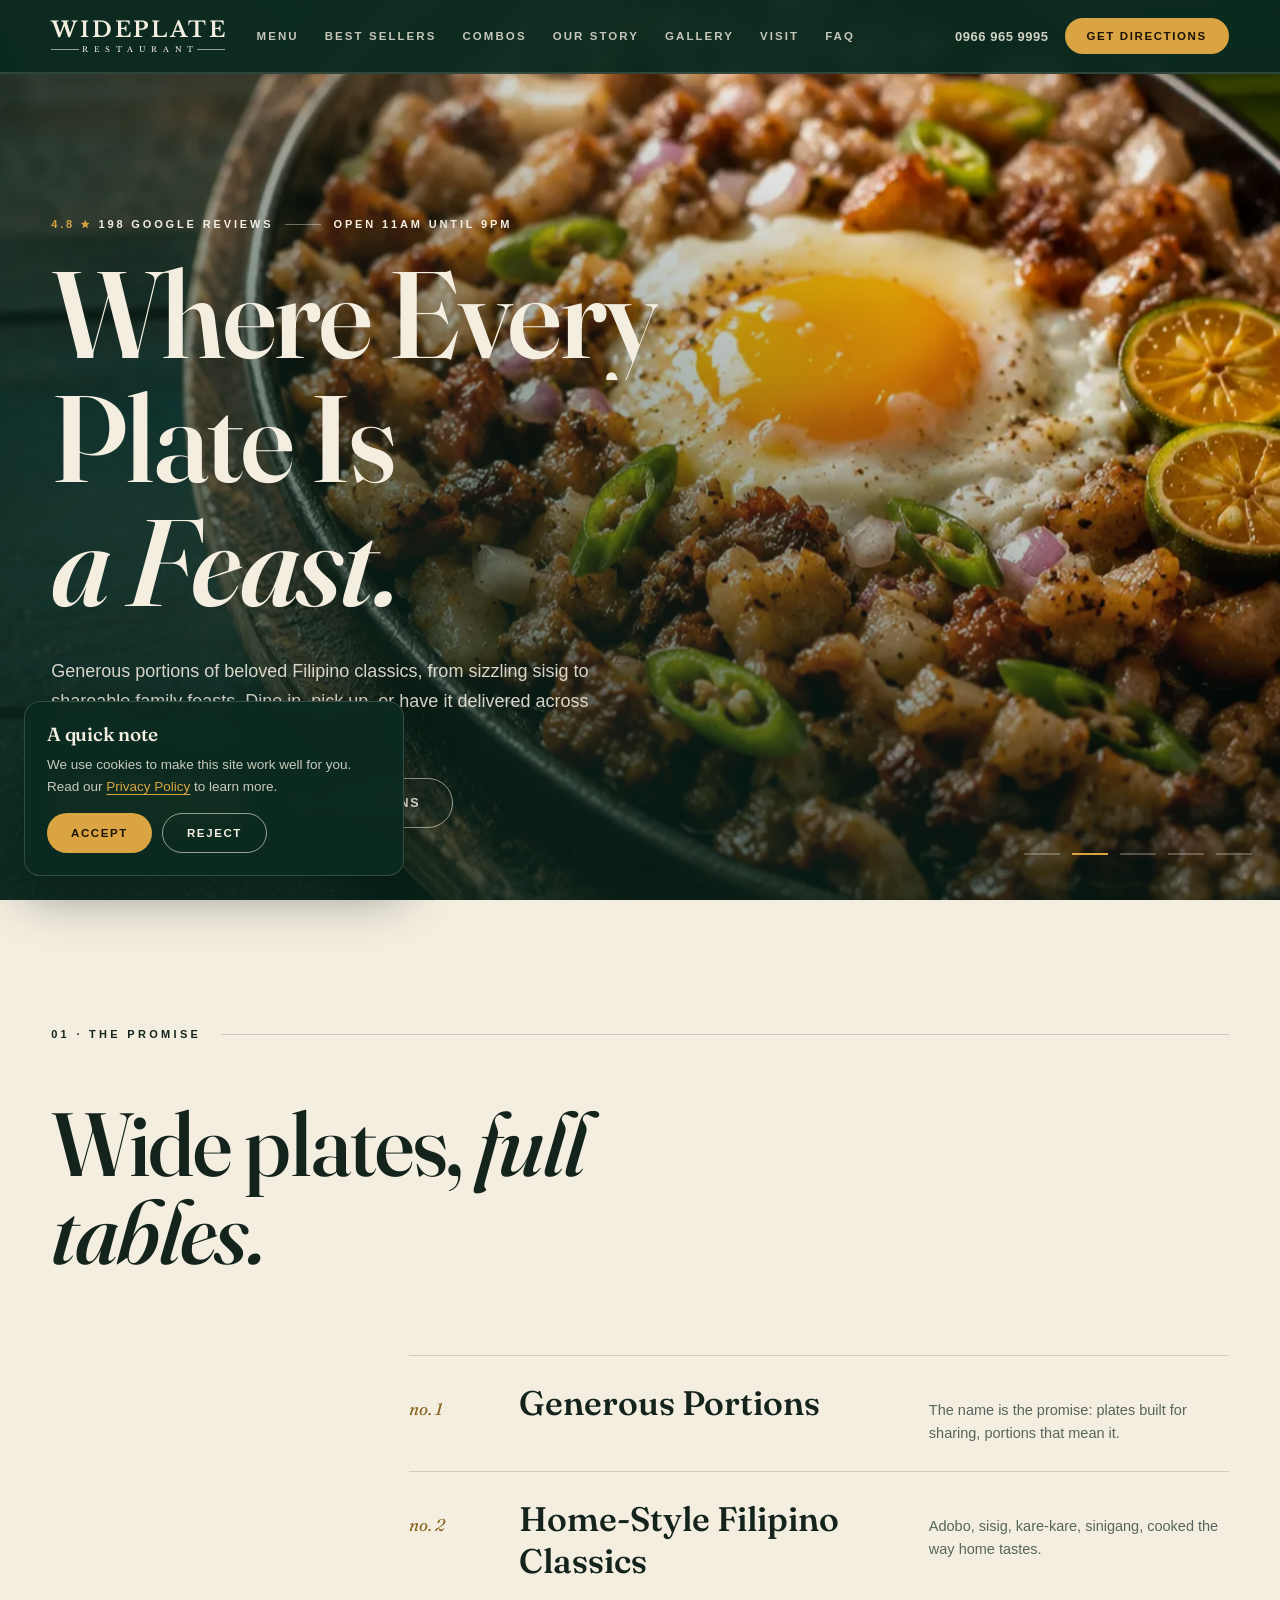
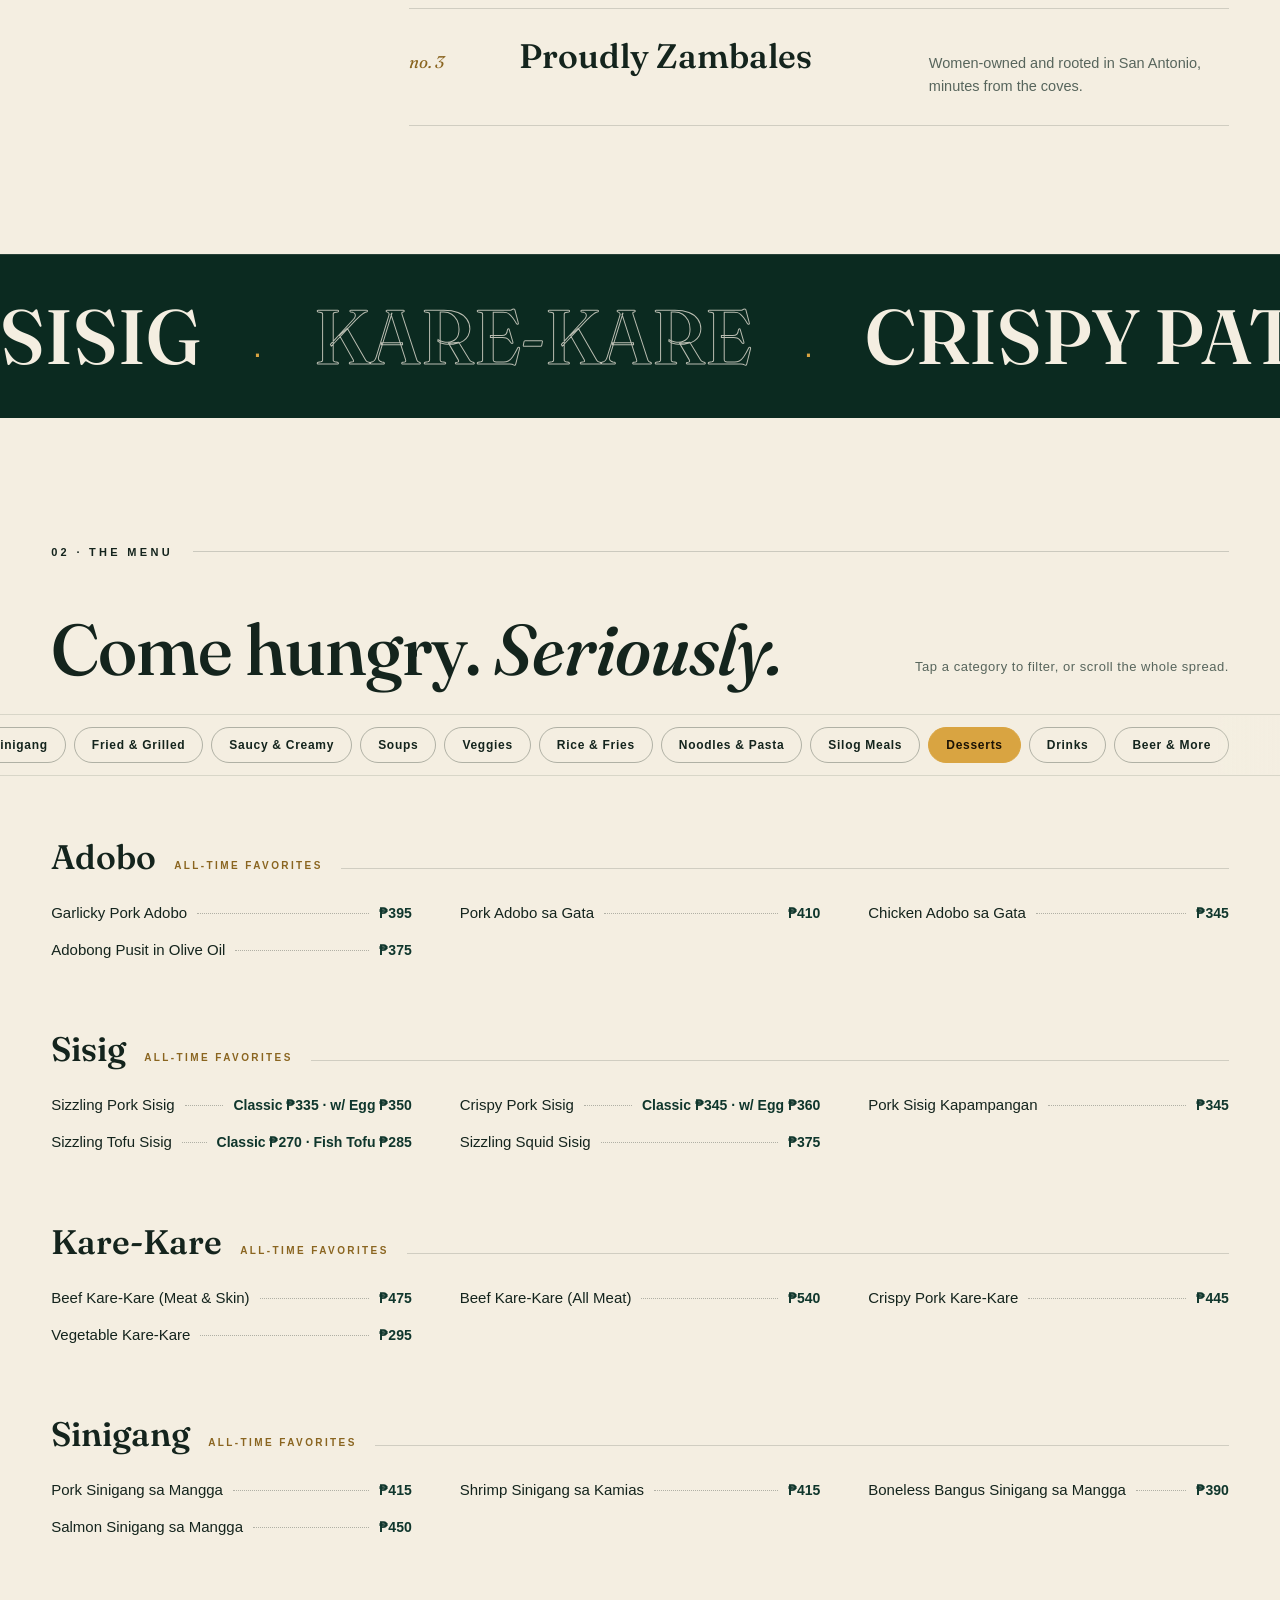
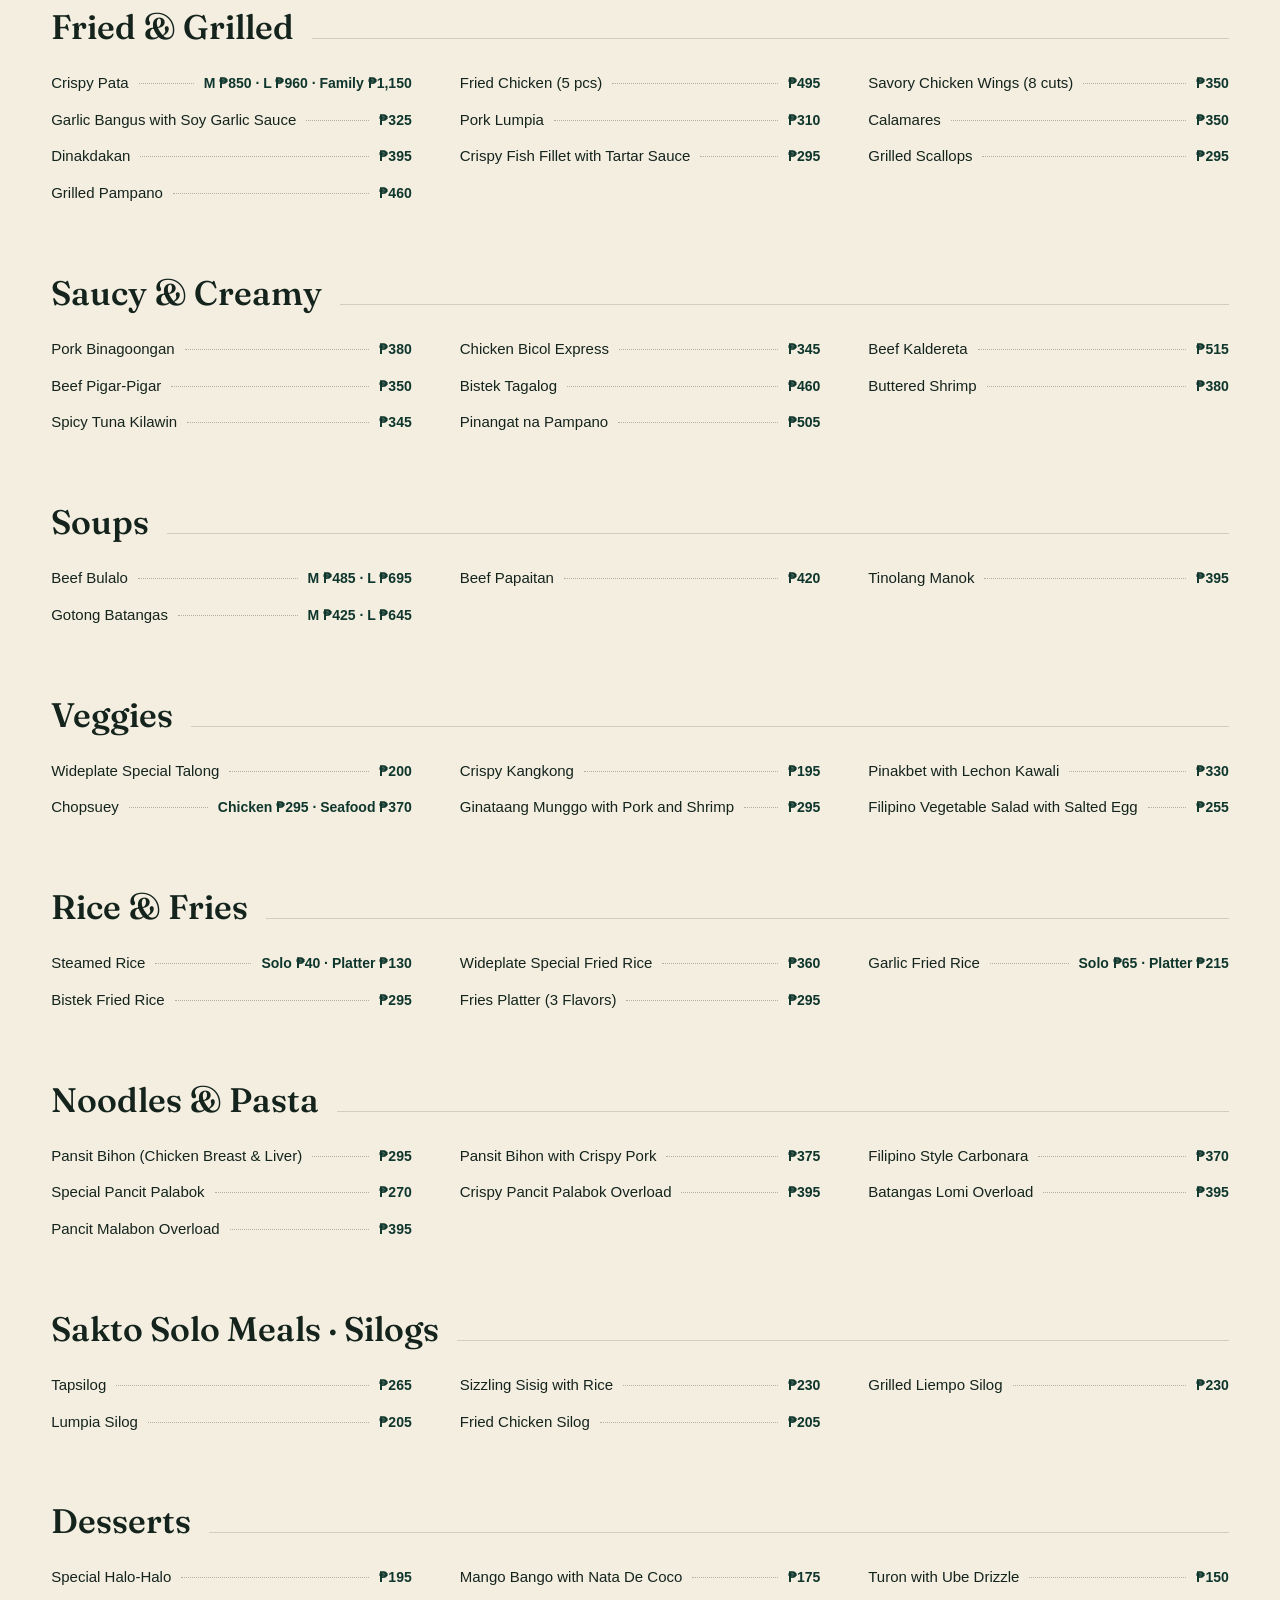
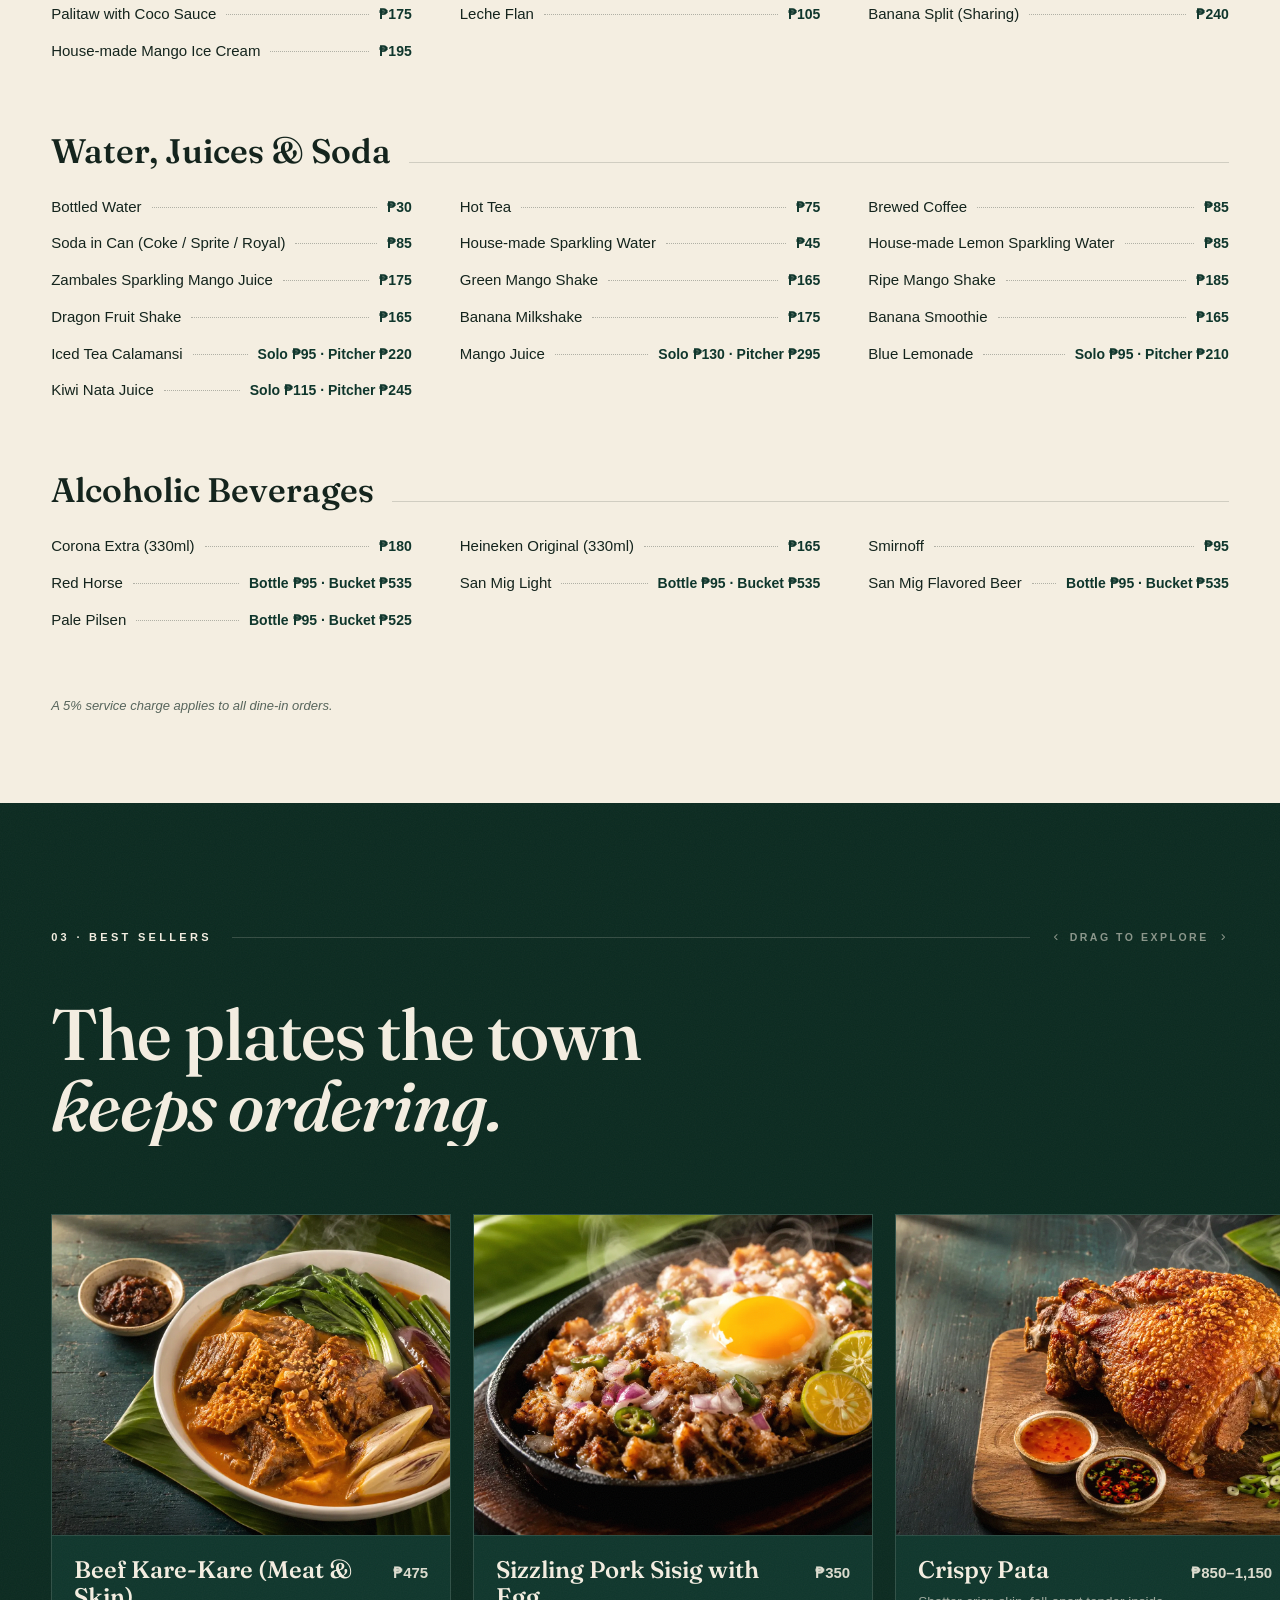
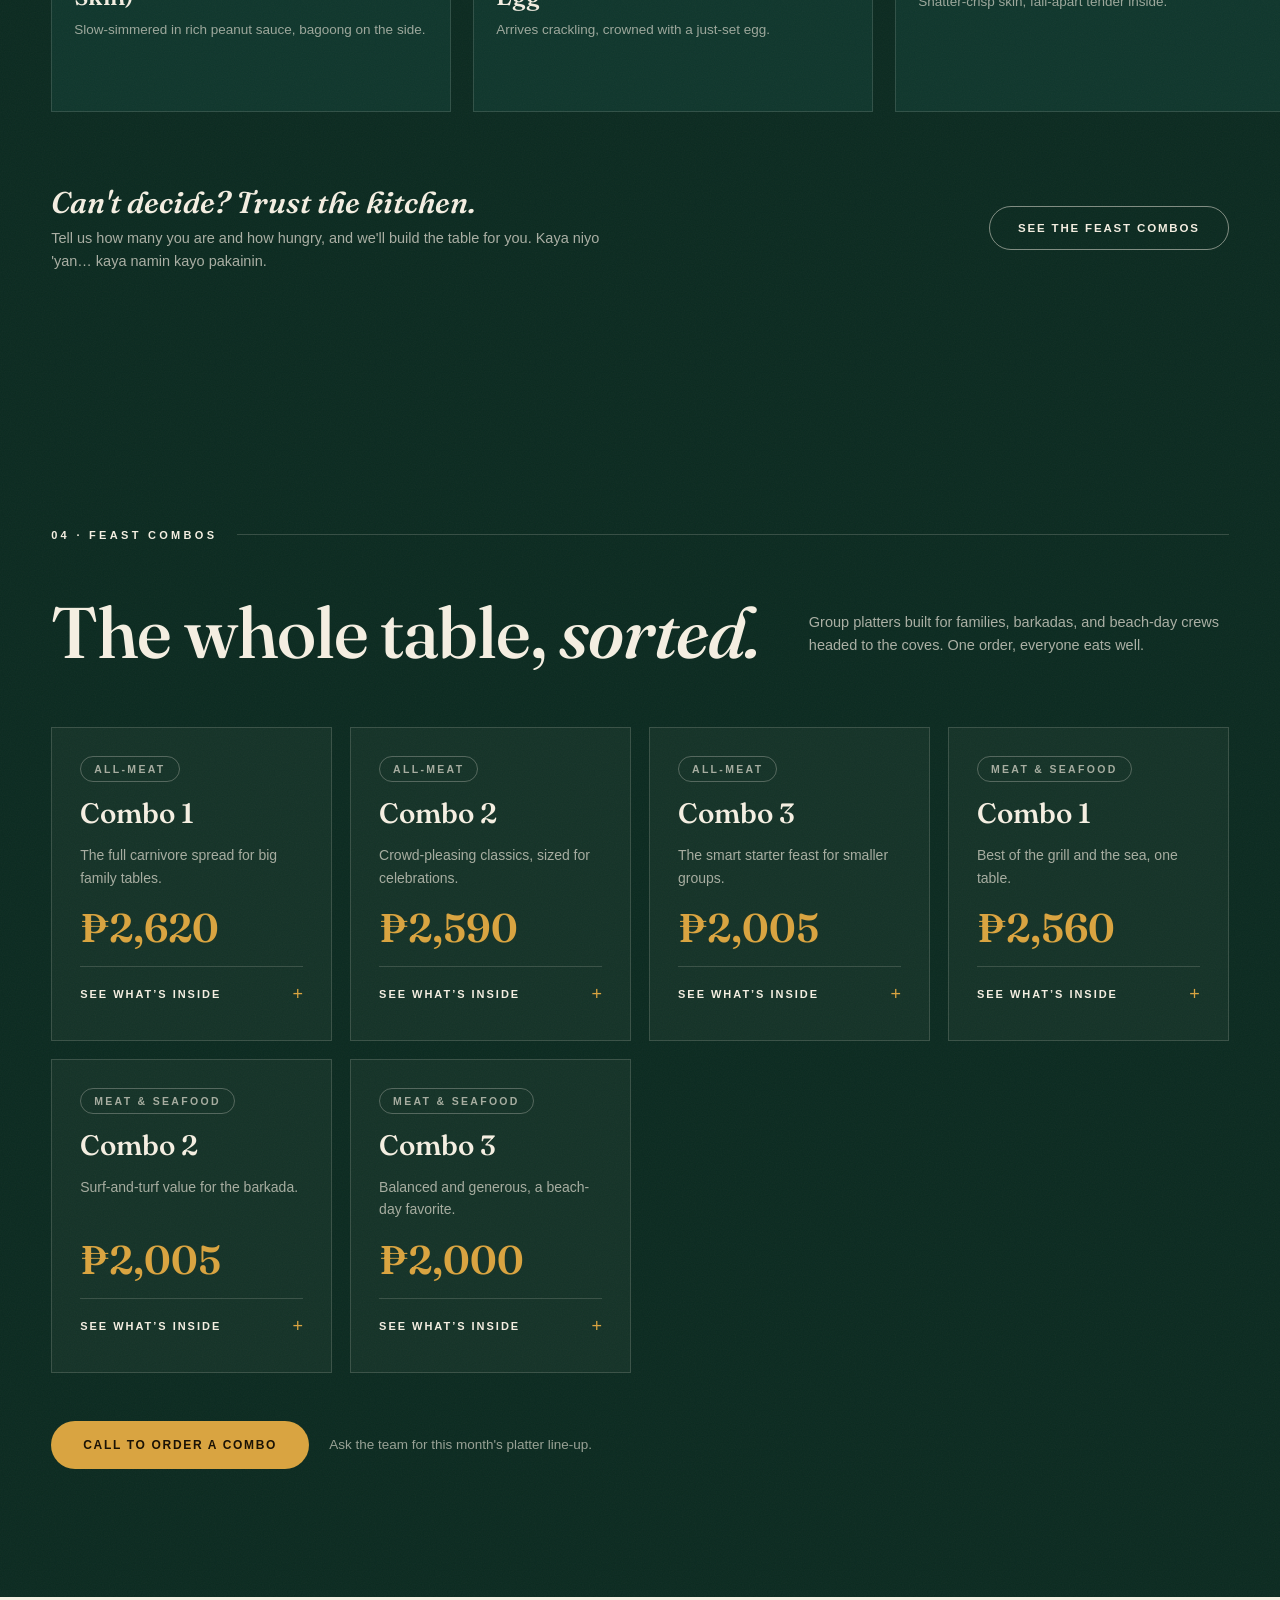
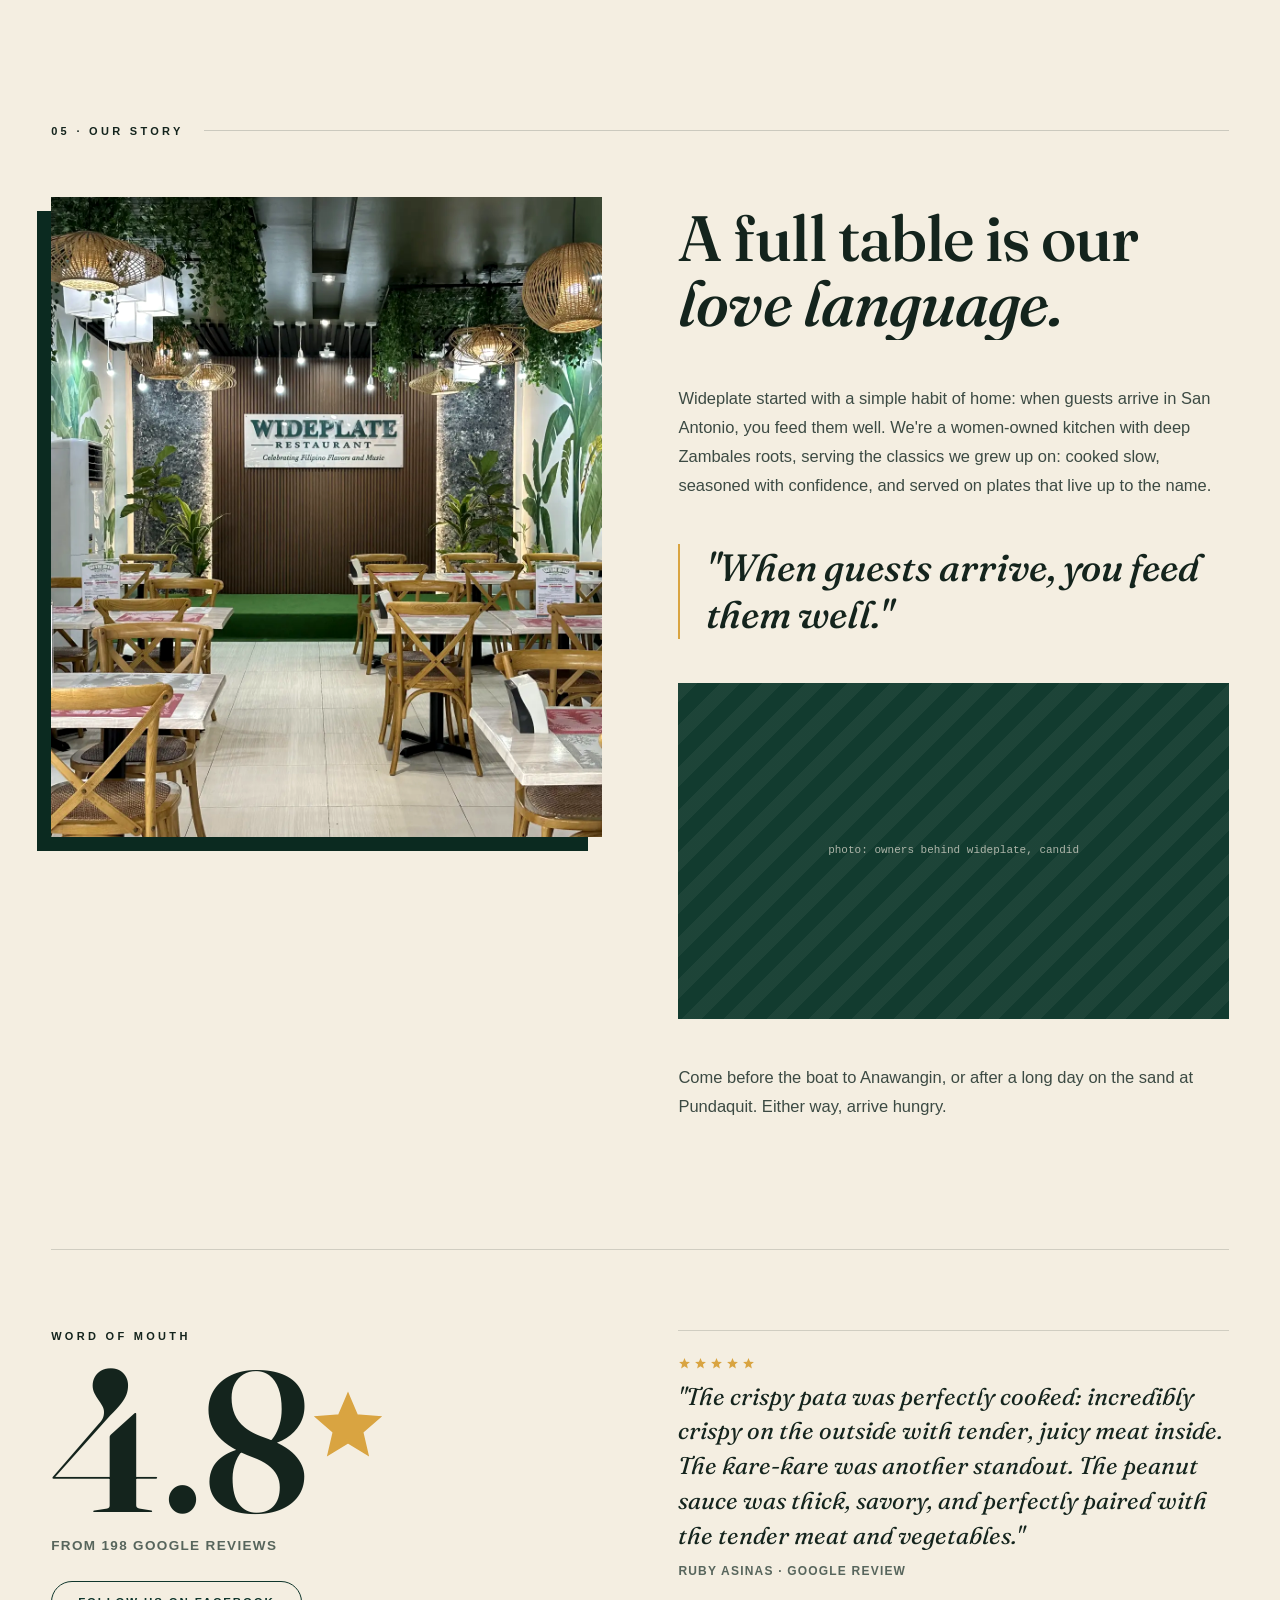
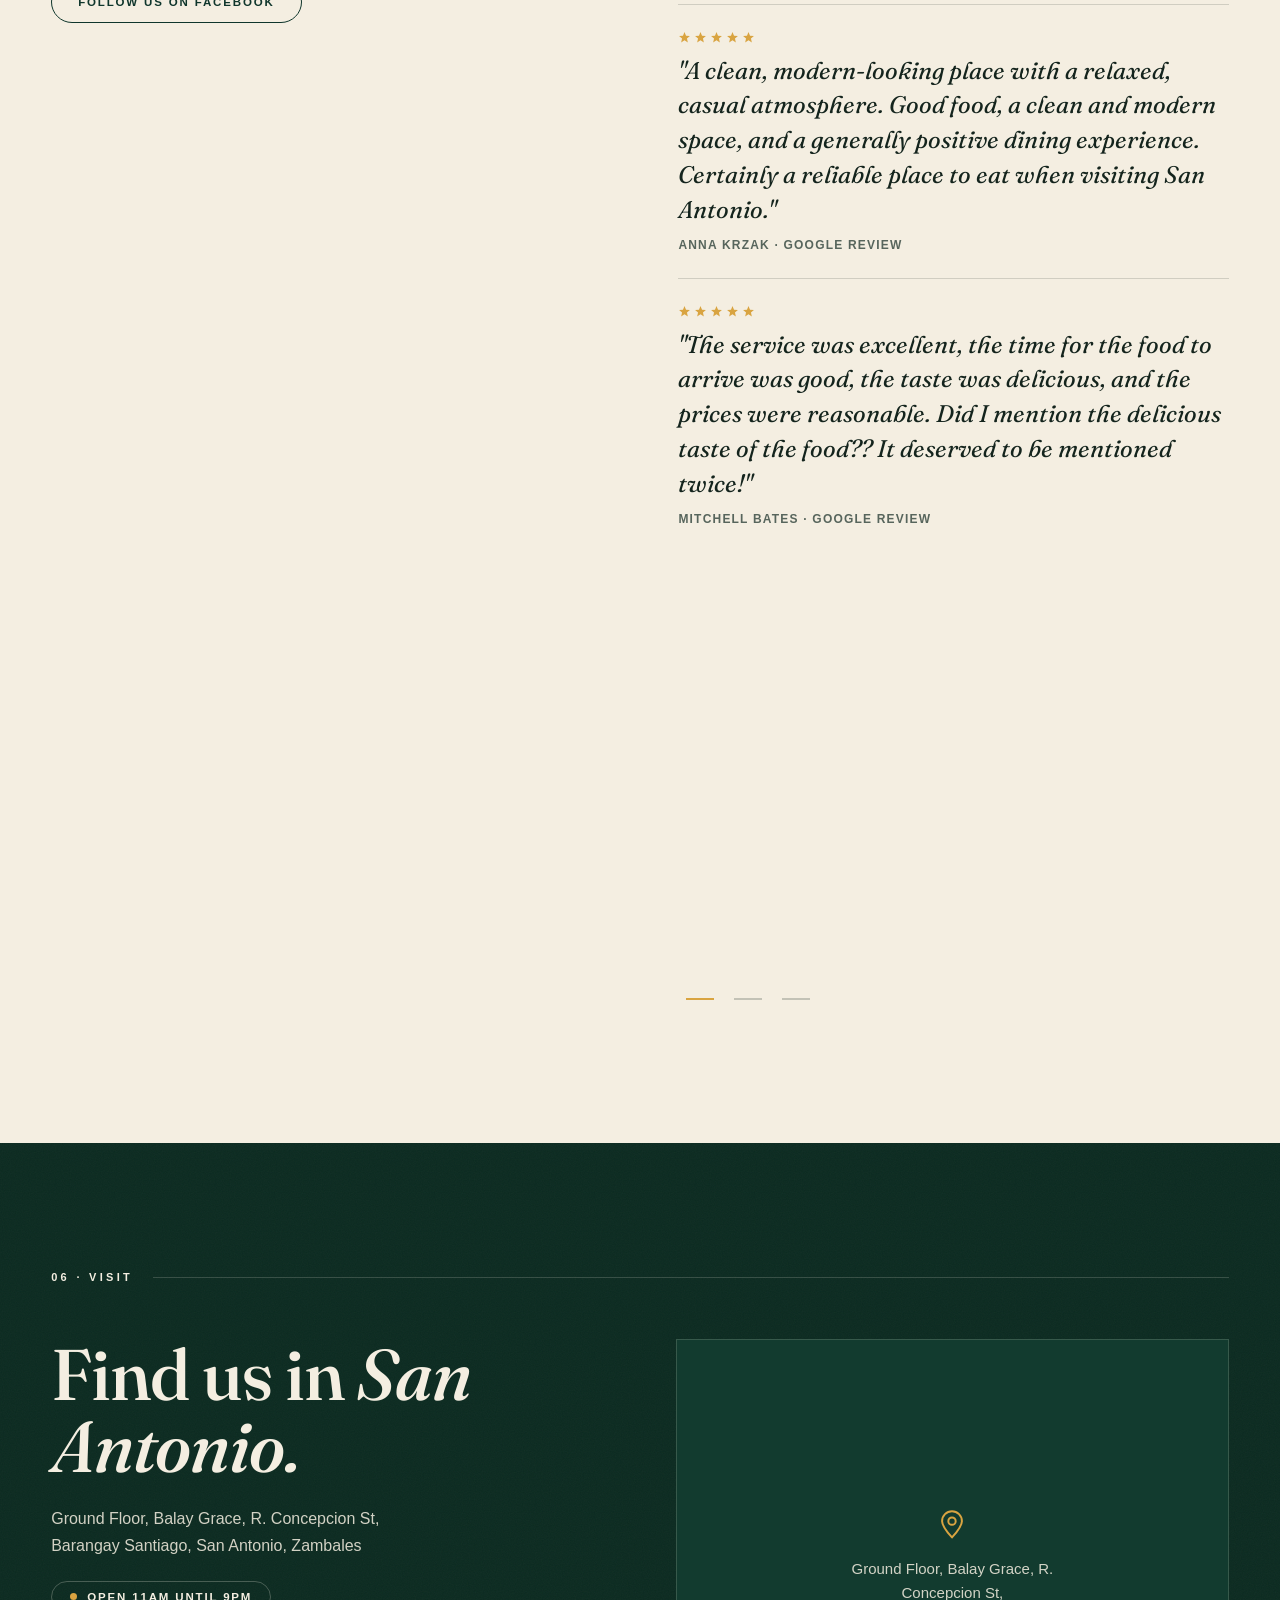
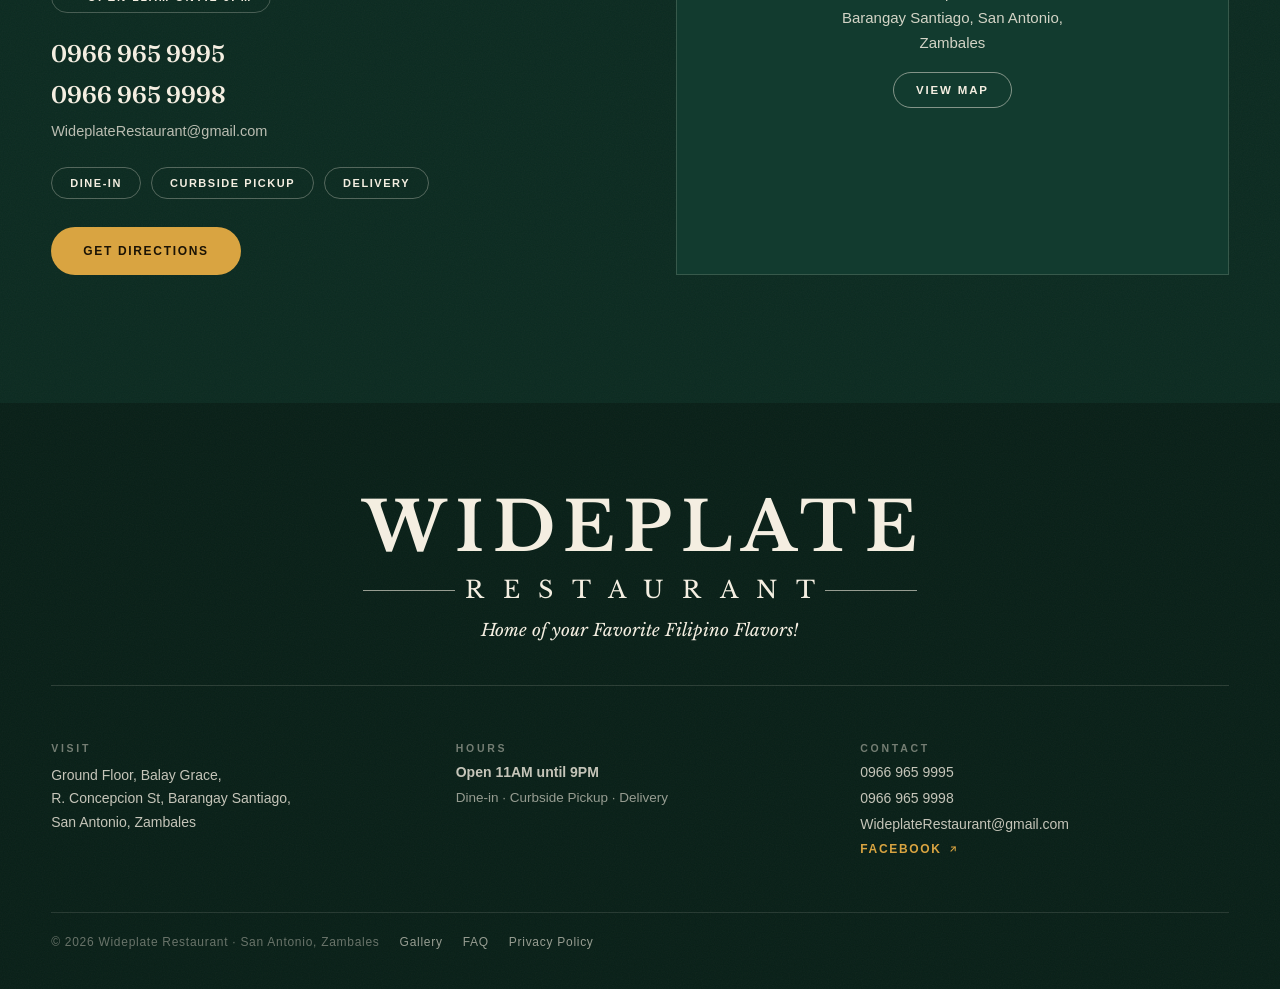
==== index.html @ 5c07c88f "Interaction states, a persistent action bar, and a measured nav ladder Focus and press feedback exis" ====
<!DOCTYPE html>
<html lang="en">
<head>
<meta charset="utf-8">
<meta name="viewport" content="width=device-width, initial-scale=1">
<title>Wideplate Restaurant · Filipino Feasts in San Antonio, Zambales</title>
<meta name="description" content="Generous portions of beloved Filipino classics: sisig, kare-kare, crispy pata, bulalo and more. Dine in, pick up, or delivery across San Antonio, Zambales.">
<link rel="icon" type="image/svg+xml" href="data:image/svg+xml,%3Csvg%20xmlns='http://www.w3.org/2000/svg'%20viewBox='0%200%2032%2032'%3E%3Crect%20width='32'%20height='32'%20rx='7'%20fill='%230B2A20'/%3E%3Ctext%20x='16'%20y='24'%20font-family='Georgia,serif'%20font-size='21'%20font-weight='700'%20fill='%23D9A441'%20text-anchor='middle'%3EW%3C/text%3E%3C/svg%3E">
<link rel="preconnect" href="https://fonts.googleapis.com">
<link rel="preconnect" href="https://fonts.gstatic.com" crossorigin="anonymous">
<link rel="preconnect" href="https://api.fontshare.com">
<link rel="stylesheet" media="print" onload="this.media='all'" href="https://fonts.googleapis.com/css2?family=Fraunces:ital,opsz,wght@0,9..144,300..900;1,9..144,300..900&amp;display=swap">
<link rel="stylesheet" media="print" onload="this.media='all'" href="https://api.fontshare.com/v2/css?f[]=general-sans@400,500,600,700&amp;display=swap">
<link rel="stylesheet" media="print" onload="this.media='all'" href="https://fonts.googleapis.com/css2?family=Libre+Baskerville:ital,wght@0,400;0,700;1,400&amp;display=swap">
<noscript><link rel="stylesheet" href="https://fonts.googleapis.com/css2?family=Fraunces:ital,opsz,wght@0,9..144,300..900;1,9..144,300..900&amp;display=swap"><link rel="stylesheet" href="https://api.fontshare.com/v2/css?f[]=general-sans@400,500,600,700&amp;display=swap"><link rel="stylesheet" href="https://fonts.googleapis.com/css2?family=Libre+Baskerville:ital,wght@0,400;0,700;1,400&amp;display=swap"></noscript>
<link rel="preload" as="image" href="uploads/wideplatehero1.webp" media="(min-width: 701px)" fetchpriority="high">
<link rel="preload" as="image" href="uploads/wideplateheromobile1.webp" media="(max-width: 700px)" fetchpriority="high">
<link rel="stylesheet" href="./css/site.css">
<link rel="stylesheet" href="./css/home.css">
<style>
    /* ===== Branded preloader =====
       DUPLICATED IN FOUR FILES ON PURPOSE: index.html, gallery.html, faq.html
       and privacy-policy.html each carry an identical copy of this <style>,
       the <script> under it, and the #wp-ld markup at the top of the page.
       It stays inline even though css/site.css now exists: an external
       sheet is fetched, so the page would paint before the loader covered
       it, which is the exact flash the loader exists to prevent. That is
       why this one block is duplicated rather than shared — an edit to
       one is an edit to all four.
       The wordmark is the nav wordmark, scaled up: same type stack, same
       0.13em tracking, same hairline-flanked RESTAURANT line. Keep it that
       way rather than restyling it here. */
    #wp-ld { display: none; }
    /* Everything below is gated on .wp-loading, which the inline script adds.
       With JS off, or if that script never runs at all, the loader simply
       never appears — it can never seal a visitor behind a green screen. */
    /* Keep the scrollbar track present for the whole load. Without this the
       loader's old html { overflow: hidden } removed the scrollbar, and when the
       loader exited it came back and claimed ~15px, reflowing the page narrower
       in one frame — on the hero that read as a jump left plus a shrink.
       There is deliberately NO scroll lock here any more. Taking the body out of
       flow kept the width stable but fought the browser over scroll position:
       first it discarded restoration entirely, then it raced the fragment jump
       when the URL carried a #section. Letting the browser own the scroll
       position is worth more than stopping a scroll nobody can see behind a
       full-screen loader. */
    html.wp-loading { overflow-y: scroll; }
    html.wp-loading #wp-ld { display: flex; position: fixed; inset: 0; z-index: 999; align-items: center; justify-content: center; background: #0F362C; will-change: clip-path; }
    /* Hold the page's own load-intro (hero headline mask-rise, scrim fade,
       Ken Burns, slide crossfades) at frame 0 while the loader is up, so it
       plays for someone who is actually looking at it. A paused animation
       does not advance, so nothing is skipped: dropping .wp-loading resumes
       every one of them from their true start. Inert on pages with no #top. */
    html.wp-loading #top, html.wp-loading #top * { animation-play-state: paused !important; }
    /* Exit: the loader lifts away, its visible band collapsing upward. */
    #wp-ld.is-out { animation: wpld-wipe 0.5s cubic-bezier(0.65, 0, 0.35, 1) both; }
    @keyframes wpld-wipe { from { clip-path: inset(0 0 0 0); } to { clip-path: inset(0 0 100% 0); } }
    #wp-ld.is-out .wp-ld-mark { animation: wpld-lift 0.5s cubic-bezier(0.65, 0, 0.35, 1) both; }
    @keyframes wpld-lift { to { transform: translateY(-14px); opacity: 0; } }
    .wp-ld-mark { display: flex; flex-direction: column; align-items: center; font-size: clamp(26px, 6.9vw, 62px); gap: 0.257em; width: auto; max-width: min(88vw, 620px); color: #F4EEE1; will-change: transform, opacity; }
    /* Negative right margin cancels the trailing letter-space so the word is
       optically centred, not centred-plus-one-gap. */
    .wp-ld-name { display: flex; justify-content: center; margin-right: -0.13em; font-family: 'New Baskerville FS', 'New Baskerville', 'Libre Baskerville', Baskerville, Georgia, serif; font-weight: 700; font-size: 1em; letter-spacing: 0.13em; line-height: 1; }
    .wp-ld-name > span { display: block; overflow: hidden; padding-bottom: 0.1em; }
    .wp-ld-name i { display: block; font-style: normal; animation: wpld-rise 0.62s cubic-bezier(0.16, 1, 0.3, 1) both; }
    @keyframes wpld-rise { from { transform: translateY(108%); } to { transform: none; } }
    .wp-ld-name > span:nth-child(1) i { animation-delay: 0.05s; }
    .wp-ld-name > span:nth-child(2) i { animation-delay: 0.092s; }
    .wp-ld-name > span:nth-child(3) i { animation-delay: 0.134s; }
    .wp-ld-name > span:nth-child(4) i { animation-delay: 0.176s; }
    .wp-ld-name > span:nth-child(5) i { animation-delay: 0.218s; }
    .wp-ld-name > span:nth-child(6) i { animation-delay: 0.26s; }
    .wp-ld-name > span:nth-child(7) i { animation-delay: 0.302s; }
    .wp-ld-name > span:nth-child(8) i { animation-delay: 0.344s; }
    .wp-ld-name > span:nth-child(9) i { animation-delay: 0.386s; }
    .wp-ld-sub { display: flex; align-items: center; gap: 0.141em; width: 100%; }
    .wp-ld-rule { flex: 1; height: 1px; background: rgba(244, 238, 225, 0.6); transform-origin: center; animation: wpld-draw 0.5s cubic-bezier(0.16, 1, 0.3, 1) 0.5s both; }
    @keyframes wpld-draw { from { transform: scaleX(0); } to { transform: scaleX(1); } }
    /* letter-spacing is a layout property, so this one reflows a 3-element
       flex row for 0.55s. Fine here and nowhere else: it runs once, on a
       static screen, with no scroll loop attached. */
    .wp-ld-tag { font-family: 'New Baskerville FS', 'New Baskerville', 'Libre Baskerville', Baskerville, Georgia, serif; font-size: 0.35em; font-weight: 400; letter-spacing: 0.785em; margin-right: -0.785em; line-height: 1; white-space: nowrap; animation: wpld-tag 0.55s ease 0.56s both; }
    @keyframes wpld-tag { from { opacity: 0; letter-spacing: 1.07em; } to { opacity: 1; letter-spacing: 0.785em; } }
    .wp-ld-bar { display: block; width: 42%; height: 2px; background: rgba(244, 238, 225, 0.16); overflow: hidden; }
    .wp-ld-bar i { display: block; width: 100%; height: 100%; background: #D9A441; transform-origin: left; animation: wpld-fill 1.15s cubic-bezier(0.4, 0, 0.2, 1) 0.2s both; }
    @keyframes wpld-fill { from { transform: scaleX(0); } to { transform: scaleX(1); } }
    @media (prefers-reduced-motion: reduce) {
      /* Static wordmark on the green, a brief hold, then gone. No letter
         rise, no drawn rules, no progress fill, no wipe. Every rule above is
         authored so its resting state IS the finished state, so switching the
         animations off leaves a correct, complete wordmark. */
      .wp-ld-name i, .wp-ld-rule, .wp-ld-tag { animation: none !important; }
      .wp-ld-bar { display: none; }
      #wp-ld.is-out, #wp-ld.is-out .wp-ld-mark { animation: none !important; }
      #wp-ld.is-out { display: none !important; }
    }
</style>
<script>
  /* Preloader controller — duplicated in all four pages with the CSS above.
     Timing contract: the wordmark finishes animating at ~1.35s, so MIN holds
     the loader until then and it is never cut off mid-flourish. MAX is the
     hard cap AND the failsafe in one: it is an unconditional timer, so a
     DOMContentLoaded that never arrives (stalled asset, hung parse) still
     dismisses the loader. Total including the 0.5s exit wipe: 1.9s normally,
     2.2s worst case. Deliberately under the 3s failsafe ceiling — this is a
     marketing site and a visitor came here for directions and a menu. */
  (function () {
    var d = document, root = d.documentElement;
    var still = window.matchMedia('(prefers-reduced-motion: reduce)').matches;
    var MIN = still ? 450 : 1400, MAX = still ? 700 : 1700, WIPE = still ? 0 : 500;
    var t0 = Date.now(), done = false;
    /* Own the scroll position rather than racing the browser for it. Set here,
    in the <head>, because the browser restores very early and 'manual' has
    to be in place before it does. app.js does the actual saving and
    restoring once the loader has lifted.
    ABOVE the session check below on purpose: this has to run on EVERY load,
    including the ones that skip the loader, or app.js's scroll memory is
    fighting the browser again on every page after the first. */
    if ('scrollRestoration' in history) history.scrollRestoration = 'manual';
    /* ---- Once per session, not once per load ----
       sessionStorage, not localStorage: it survives a reload and a navigation
       to another page in the same tab, and clears when the tab closes. A new
       tab is a new visit and sees the loader again, which is the point.

       The skip is "never add .wp-loading", and that one fact is what keeps the
       animation gate honest, with nothing to un-pause and no event to fake:
         - app.js's afterLoader() runs its callback immediately when the class
           is absent, so the scroll reveals, the hero's deferred slides and the
           scroll restore all fire exactly as they do after a completed load.
           app.js is deferred, so this line has already run when it looks.
         - the hero's `html.wp-loading #top { animation-play-state: paused }`
           gate never engages, so the intro plays from frame 0 on its own.
       Dispatching wp:ready here would be dispatching into an empty room —
       nothing is listening yet — and it is not needed.

       Storage blocked (private mode, an in-app webview): the catch falls
       through and the loader plays. That is the old behaviour, not a break. */
    try {
      if (sessionStorage.getItem('wp:seen') === '1') return;
      sessionStorage.setItem('wp:seen', '1');
    } catch (e) { /* no storage to remember with: show the loader */ }
    root.classList.add('wp-loading');
    function exit() {
      if (done) return;
      done = true;
      var el = d.getElementById('wp-ld');
      if (el) el.classList.add('is-out');
      setTimeout(function () {
        /* Removed from the DOM, not just hidden: it is decorative and must
           not be reachable by keyboard or a screen reader afterwards. */
        if (el && el.parentNode) el.parentNode.removeChild(el);
        root.classList.remove('wp-loading');
        /* app.js holds the scroll reveals until this fires, and dropping
           .wp-loading above un-pauses the hero's intro. Both resume exactly
           as they were, with no change to their own timing or triggers. */
        window.dispatchEvent(new Event('wp:ready'));
      }, WIPE);
    }
    function schedule() { setTimeout(exit, Math.max(0, MIN - (Date.now() - t0))); }
    if (d.readyState === 'loading') d.addEventListener('DOMContentLoaded', schedule); else schedule();
    setTimeout(exit, MAX);
  })();
</script>
<script src="./js/app.js" defer></script>
</head>
<body>
  <!-- Branded preloader. Decorative, so aria-hidden; it also deletes itself
       from the DOM once it has lifted, so it can never take focus. Its CSS and
       its controller are inlined at the end of the head, along with the note that
       this block is duplicated across all four pages. -->
  <div id="wp-ld" aria-hidden="true">
    <div class="wp-ld-mark">
      <span class="wp-ld-name"><span><i>W</i></span><span><i>I</i></span><span><i>D</i></span><span><i>E</i></span><span><i>P</i></span><span><i>L</i></span><span><i>A</i></span><span><i>T</i></span><span><i>E</i></span></span>
      <span class="wp-ld-sub"><span class="wp-ld-rule"></span><span class="wp-ld-tag">RESTAURANT</span><span class="wp-ld-rule"></span></span>
      <span class="wp-ld-bar"><i></i></span>
    </div>
  </div>
<div style="--gutter:clamp(24px, 4vw, 96px); color:#14241D; font-family:'General Sans','Helvetica Neue',sans-serif; overflow-x:clip; background:#F4EEE1;">

  <!-- Sticky nav. Link styling is .wl-nav-a, deliberately NOT the footer's
       .wl-navlink: the two look different and only coexisted before because
       these carried inline styles that outranked the shared class. -->
  <header class="wl-nav">
    <div class="wl-nav-bar">
      <a class="wl-nav-mark" href="#top" aria-label="Wideplate Restaurant home">
        <b>WIDEPLATE</b>
        <span class="wl-nav-sub">
          <span class="wl-nav-rule" aria-hidden="true"></span>
          <span class="wl-nav-tag">RESTAURANT</span>
          <span class="wl-nav-rule" aria-hidden="true"></span>
        </span>
      </a>
      <nav class="wl-desk wl-nav-links" aria-label="Sections">
        <a class="wl-nav-a" href="#menu">Menu</a>
        <a class="wl-nav-a" href="#best-sellers">Best Sellers</a>
        <a class="wl-nav-a" href="#combos">Combos</a>
        <a class="wl-nav-a" href="#story">Our Story</a>
        <a class="wl-nav-a" href="gallery.html">Gallery</a>
        <a class="wl-nav-a" href="#visit">Visit</a>
        <!-- FAQ was footer-only, which is the one place a visitor looking for
             parking, pets or wheelchair access will not look. Seventh item:
             the hamburger handover moved 1030 -> 1130 to pay for it. See the
             derivation in css/home.css. -->
        <a class="wl-nav-a" href="faq.html">FAQ</a>
      </nav>
      <div class="wl-nav-actions">
        <a class="wl-desk wl-nav-tel" href="tel:+639669659995">0966 965 9995</a>
        <a class="wl-desk wl-btn-gold is-nav" data-magnet="true" href="https://www.google.com/maps/dir/?api=1&amp;destination=Wideplate%20Restaurant%2C%20R.%20Concepcion%20St%2C%20San%20Antonio%2C%20Zambales" target="_blank" rel="noopener">Get Directions</a>
        <button class="wl-mob" data-navtoggle aria-label="Open menu" aria-expanded="false">
          <span></span>
          <span></span>
          <span></span>
        </button>
      </div>
    </div>
    <nav class="wl-mobpanel" aria-label="Mobile sections">
      <div class="wl-mobpanel-inner">
        <a class="wl-navclose wl-mob-a" href="#menu">Menu</a>
        <a class="wl-navclose wl-mob-a" href="#best-sellers">Best Sellers</a>
        <a class="wl-navclose wl-mob-a" href="#combos">Combos</a>
        <a class="wl-navclose wl-mob-a" href="#story">Our Story</a>
        <a class="wl-navclose wl-mob-a" href="gallery.html">Gallery</a>
        <a class="wl-navclose wl-mob-a" href="#visit">Visit</a>
        <a class="wl-navclose wl-mob-a" href="faq.html">FAQ</a>
        <a class="wl-navclose wl-mob-dir" href="https://www.google.com/maps/dir/?api=1&amp;destination=Wideplate%20Restaurant%2C%20R.%20Concepcion%20St%2C%20San%20Antonio%2C%20Zambales" target="_blank" rel="noopener">Get Directions <svg viewBox="0 0 24 24" fill="none" stroke="currentColor" stroke-width="2.4" stroke-linecap="round" stroke-linejoin="round" aria-hidden="true"><path d="M7 17L17 7"/><path d="M8 7h9v9"/></svg></a>
        <a class="wl-mob-call" href="tel:+639669659995">Call 0966 965 9995</a>
      </div>
    </nav>
  </header>

  <!-- Hero -->
  <section id="top">
      <div class="wl-slide" data-slide="0">
        <picture>
          <source media="(max-width: 700px)" srcset="uploads/wideplateheromobile1.webp">
          <img src="uploads/wideplatehero1.webp" alt="Feast spread on banana leaf: crispy pata, sizzling sisig, kare-kare, bulalo, and halo-halo" loading="eager" fetchpriority="high" draggable="false">
        </picture>
      </div>
      <div class="wl-slide" data-slide="1">
        <picture>
          <source media="(max-width: 700px)" data-srcset="uploads/wideplateheromobile2.webp">
          <img data-src="uploads/wideplatehero2.webp" alt="Sizzling pork sisig topped with egg, calamansi on the side" loading="lazy" fetchpriority="low" draggable="false">
        </picture>
      </div>
      <div class="wl-slide" data-slide="2">
        <picture>
          <source media="(max-width: 700px)" data-srcset="uploads/wideplateheromobile3.webp">
          <img data-src="uploads/wideplatehero3.webp" alt="Whole crispy pata on a wooden board with dipping sauces" loading="lazy" fetchpriority="low" draggable="false">
        </picture>
      </div>
      <div class="wl-slide" data-slide="3">
        <picture>
          <source media="(max-width: 700px)" data-srcset="uploads/wideplateheromobile4.webp">
          <img data-src="uploads/wideplatehero4.webp" alt="Beef kare-kare in rich peanut sauce with vegetables" loading="lazy" fetchpriority="low" draggable="false">
        </picture>
      </div>
      <div class="wl-slide" data-slide="4">
        <picture>
          <source media="(max-width: 700px)" data-srcset="uploads/wideplateheromobile5.webp">
          <img data-src="uploads/wideplatehero5.webp" alt="Special halo-halo, calamansi iced tea, and ripe mango shake" loading="lazy" fetchpriority="low" draggable="false">
        </picture>
      </div>
    <div class="wl-hero-scrim" aria-hidden="true"></div>
    <div class="wl-herowrap">
      <p class="wl-hero-badge"><span class="wl-hero-rating"><span class="wl-hero-score">4.8 <svg viewBox="0 0 24 24" fill="currentColor" aria-hidden="true"><path d="M12 17.27L18.18 21l-1.64-7.03L22 9.24l-7.19-.61L12 2 9.19 8.63 2 9.24l5.46 4.73L5.82 21z"/></svg></span>198 Google Reviews</span><span class="wl-badge-sep" aria-hidden="true"></span><span class="wl-hero-hours">Open 11AM until 9PM</span></p>
      <h1 class="wl-hero-h1">
        <span><span>Where Every</span></span>
        <span><span>Plate Is</span></span>
        <span><span>a Feast.</span></span>
      </h1>
      <p class="wl-hero-lede">Generous portions of beloved Filipino classics, from sizzling sisig to shareable family feasts. Dine in, pick up, or have it delivered across San Antonio, Zambales.</p>
      <div class="wl-hero-cta">
        <a class="wl-btn-gold is-hero" data-magnet="true" href="#menu">View the Menu</a>
        <a class="wl-btn-outline-light" data-magnet="true" href="https://www.google.com/maps/dir/?api=1&amp;destination=Wideplate%20Restaurant%2C%20R.%20Concepcion%20St%2C%20San%20Antonio%2C%20Zambales" target="_blank" rel="noopener">Get Directions</a>
      </div>
    </div>
    <div class="wl-bars">
        <button class="wl-bar" data-bar="0" aria-label="Show slide 1: Feast spread on banana leaf: crispy pata, sizzling sisig, kare-kare, bulalo, and halo-halo">
          <span class="wl-bar-track">
            <span class="wl-bar-fill"></span>
          </span>
        </button>
        <button class="wl-bar" data-bar="1" aria-label="Show slide 2: Sizzling pork sisig topped with egg, calamansi on the side">
          <span class="wl-bar-track">
            <span class="wl-bar-fill"></span>
          </span>
        </button>
        <button class="wl-bar" data-bar="2" aria-label="Show slide 3: Whole crispy pata on a wooden board with dipping sauces">
          <span class="wl-bar-track">
            <span class="wl-bar-fill"></span>
          </span>
        </button>
        <button class="wl-bar" data-bar="3" aria-label="Show slide 4: Beef kare-kare in rich peanut sauce with vegetables">
          <span class="wl-bar-track">
            <span class="wl-bar-fill"></span>
          </span>
        </button>
        <button class="wl-bar" data-bar="4" aria-label="Show slide 5: Special halo-halo, calamansi iced tea, and ripe mango shake">
          <span class="wl-bar-track">
            <span class="wl-bar-fill"></span>
          </span>
        </button>
    </div>
  </section>

  <!-- 01 · The Promise -->
  <section class="wl-promise" data-reveal style="background:#F4EEE1; padding:clamp(72px, 10vw, 130px) var(--gutter); scroll-margin-top:var(--nav-height);">
    <div style="max-width:none; margin:0 auto;">
      <div style="display:flex; align-items:center; gap:20px; margin-bottom:clamp(36px, 5vw, 60px);">
        <span style="font-size:11px; font-weight:700; letter-spacing:0.3em; text-transform:uppercase; color:#14241D; white-space:nowrap;">01 · The Promise</span>
        <span aria-hidden="true" style="flex:1; height:1px; background:rgba(20,36,29,0.18); transform-origin:left; animation:wpline 1s cubic-bezier(0.16,1,0.3,1) both; animation-timeline:view(); animation-range:entry 0% entry 40%;"></span>
      </div>
      <h2 class="wl-cloche" style="margin:0; font-family:'Fraunces',Georgia,serif; font-weight:520; font-size:clamp(40px, 7vw, 96px); line-height:0.98; letter-spacing:-0.015em; color:#14241D; max-width:12ch;">
        <span style="display:block; overflow:hidden; padding-bottom:0.08em;"><span style="display:block;">Wide plates, <em style="font-style:italic;">full tables.</em></span></span>
      </h2>
      <div style="margin-top:clamp(44px, 6vw, 72px); margin-left:auto; max-width:820px; display:flex; flex-direction:column;">
        <div class="wl-pillar" style="display:grid; grid-template-columns:minmax(48px, 90px) 1fr minmax(150px, 300px); gap:20px; align-items:baseline; padding:26px 0; border-top:1px solid rgba(20,36,29,0.16);">
          <span style="font-family:'Fraunces',serif; font-style:italic; font-size:17px; color:#8A6520;">no. 1</span>
          <h3 style="margin:0; font-family:'Fraunces',serif; font-size:clamp(24px, 3vw, 34px); font-weight:560; color:#14241D;">Generous Portions</h3>
          <p style="margin:0; font-size:14.5px; line-height:1.6; color:#57655C;">The name is the promise: plates built for sharing, portions that mean it.</p>
        </div>
        <div class="wl-pillar" style="display:grid; grid-template-columns:minmax(48px, 90px) 1fr minmax(150px, 300px); gap:20px; align-items:baseline; padding:26px 0; border-top:1px solid rgba(20,36,29,0.16);">
          <span style="font-family:'Fraunces',serif; font-style:italic; font-size:17px; color:#8A6520;">no. 2</span>
          <h3 style="margin:0; font-family:'Fraunces',serif; font-size:clamp(24px, 3vw, 34px); font-weight:560; color:#14241D;">Home-Style Filipino Classics</h3>
          <p style="margin:0; font-size:14.5px; line-height:1.6; color:#57655C;">Adobo, sisig, kare-kare, sinigang, cooked the way home tastes.</p>
        </div>
        <div class="wl-pillar" style="display:grid; grid-template-columns:minmax(48px, 90px) 1fr minmax(150px, 300px); gap:20px; align-items:baseline; padding:26px 0; border-top:1px solid rgba(20,36,29,0.16); border-bottom:1px solid rgba(20,36,29,0.16);">
          <span style="font-family:'Fraunces',serif; font-style:italic; font-size:17px; color:#8A6520;">no. 3</span>
          <h3 style="margin:0; font-family:'Fraunces',serif; font-size:clamp(24px, 3vw, 34px); font-weight:560; color:#14241D;">Proudly Zambales</h3>
          <p style="margin:0; font-size:14.5px; line-height:1.6; color:#57655C;">Women-owned and rooted in San Antonio, minutes from the coves.</p>
        </div>
      </div>
    </div>
  </section>

  <!-- Kinetic marquee -->
  <div aria-hidden="true" style="background:#0B2A20; overflow:hidden; padding:clamp(20px, 3vw, 34px) 0; border-top:1px solid rgba(244,238,225,0.12);">
    <div style="display:flex; align-items:baseline; gap:52px; width:max-content; white-space:nowrap; animation:wpmarquee 34s linear infinite;">
      <span style="font-family:'Fraunces',serif; font-weight:560; font-size:clamp(44px, 6vw, 84px); color:#F4EEE1;">SISIG</span><span style="color:var(--gold); font-size:32px;">·</span>
      <span style="font-family:'Fraunces',serif; font-weight:560; font-size:clamp(44px, 6vw, 84px); color:transparent; -webkit-text-stroke:1px rgba(244,238,225,0.75);">KARE-KARE</span><span style="color:var(--gold); font-size:32px;">·</span>
      <span style="font-family:'Fraunces',serif; font-weight:560; font-size:clamp(44px, 6vw, 84px); color:#F4EEE1;">CRISPY PATA</span><span style="color:var(--gold); font-size:32px;">·</span>
      <span style="font-family:'Fraunces',serif; font-weight:560; font-size:clamp(44px, 6vw, 84px); color:transparent; -webkit-text-stroke:1px rgba(244,238,225,0.75);">BULALO</span><span style="color:var(--gold); font-size:32px;">·</span>
      <span style="font-family:'Fraunces',serif; font-weight:560; font-size:clamp(44px, 6vw, 84px); color:#F4EEE1;">HALO-HALO</span><span style="color:var(--gold); font-size:32px;">·</span>
      <span style="font-family:'Fraunces',serif; font-weight:560; font-size:clamp(44px, 6vw, 84px); color:#F4EEE1;">SISIG</span><span style="color:var(--gold); font-size:32px;">·</span>
      <span style="font-family:'Fraunces',serif; font-weight:560; font-size:clamp(44px, 6vw, 84px); color:transparent; -webkit-text-stroke:1px rgba(244,238,225,0.75);">KARE-KARE</span><span style="color:var(--gold); font-size:32px;">·</span>
      <span style="font-family:'Fraunces',serif; font-weight:560; font-size:clamp(44px, 6vw, 84px); color:#F4EEE1;">CRISPY PATA</span><span style="color:var(--gold); font-size:32px;">·</span>
      <span style="font-family:'Fraunces',serif; font-weight:560; font-size:clamp(44px, 6vw, 84px); color:transparent; -webkit-text-stroke:1px rgba(244,238,225,0.75);">BULALO</span><span style="color:var(--gold); font-size:32px;">·</span>
      <span style="font-family:'Fraunces',serif; font-weight:560; font-size:clamp(44px, 6vw, 84px); color:#F4EEE1;">HALO-HALO</span><span style="color:var(--gold); font-size:32px;">·</span>
      <span style="font-family:'Fraunces',serif; font-weight:560; font-size:clamp(44px, 6vw, 84px); color:#F4EEE1;">SISIG</span><span style="color:var(--gold); font-size:32px;">·</span>
      <span style="font-family:'Fraunces',serif; font-weight:560; font-size:clamp(44px, 6vw, 84px); color:transparent; -webkit-text-stroke:1px rgba(244,238,225,0.75);">KARE-KARE</span><span style="color:var(--gold); font-size:32px;">·</span>
      <span style="font-family:'Fraunces',serif; font-weight:560; font-size:clamp(44px, 6vw, 84px); color:#F4EEE1;">CRISPY PATA</span><span style="color:var(--gold); font-size:32px;">·</span>
      <span style="font-family:'Fraunces',serif; font-weight:560; font-size:clamp(44px, 6vw, 84px); color:transparent; -webkit-text-stroke:1px rgba(244,238,225,0.75);">BULALO</span><span style="color:var(--gold); font-size:32px;">·</span>
      <span style="font-family:'Fraunces',serif; font-weight:560; font-size:clamp(44px, 6vw, 84px); color:#F4EEE1;">HALO-HALO</span><span style="color:var(--gold); font-size:32px;">·</span>
      <span style="font-family:'Fraunces',serif; font-weight:560; font-size:clamp(44px, 6vw, 84px); color:#F4EEE1;">SISIG</span><span style="color:var(--gold); font-size:32px;">·</span>
      <span style="font-family:'Fraunces',serif; font-weight:560; font-size:clamp(44px, 6vw, 84px); color:transparent; -webkit-text-stroke:1px rgba(244,238,225,0.75);">KARE-KARE</span><span style="color:var(--gold); font-size:32px;">·</span>
      <span style="font-family:'Fraunces',serif; font-weight:560; font-size:clamp(44px, 6vw, 84px); color:#F4EEE1;">CRISPY PATA</span><span style="color:var(--gold); font-size:32px;">·</span>
      <span style="font-family:'Fraunces',serif; font-weight:560; font-size:clamp(44px, 6vw, 84px); color:transparent; -webkit-text-stroke:1px rgba(244,238,225,0.75);">BULALO</span><span style="color:var(--gold); font-size:32px;">·</span>
      <span style="font-family:'Fraunces',serif; font-weight:560; font-size:clamp(44px, 6vw, 84px); color:#F4EEE1;">HALO-HALO</span><span style="color:var(--gold); font-size:32px;">·</span>
    </div>
  </div>

  <!-- 02 · The Menu -->
  <section id="menu" data-reveal style="background:#F4EEE1; padding:clamp(72px, 10vw, 130px) 0 clamp(56px, 8vw, 90px); scroll-margin-top:var(--nav-height);">
    <div style="max-width:none; margin:0 auto; padding:0 var(--gutter);">
      <div style="display:flex; align-items:center; gap:20px; margin-bottom:clamp(36px, 5vw, 56px);">
        <span style="font-size:11px; font-weight:700; letter-spacing:0.3em; text-transform:uppercase; color:#14241D; white-space:nowrap;">02 · The Menu</span>
        <span aria-hidden="true" style="flex:1; height:1px; background:rgba(20,36,29,0.18); transform-origin:left; animation:wpline 1s cubic-bezier(0.16,1,0.3,1) both; animation-timeline:view(); animation-range:entry 0% entry 40%;"></span>
      </div>
      <div class="wl-menuhead" style="display:flex; flex-wrap:wrap; align-items:flex-end; justify-content:space-between; gap:18px;">
        <h2 style="margin:0; font-family:'Fraunces',Georgia,serif; font-weight:520; font-size:clamp(34px, 5.6vw, 76px); line-height:0.98; letter-spacing:-0.015em; color:#14241D;">Come hungry. <em style="font-style:italic;">Seriously.</em></h2>
        <p style="margin:0 0 10px; font-size:13px; font-weight:500; letter-spacing:0.04em; color:#57655C;">Tap a category to filter, or scroll the whole spread.</p>
      </div>
    </div>
    <div style="position:sticky; top:var(--nav-height); z-index:40; margin-top:30px; background:rgba(244,238,225,0.94); backdrop-filter:blur(10px); border-top:1px solid rgba(20,36,29,0.12); border-bottom:1px solid rgba(20,36,29,0.12);">
      <div data-chips="true" style="max-width:none; margin:0 auto; padding:12px var(--gutter); display:flex; gap:8px; overflow-x:auto; scrollbar-width:none; cursor:grab; user-select:none;">
          <button class="wl-chip is-active" data-chip="all" style="flex:0 0 auto; padding:10px 17px; border-radius:999px; font-family:'General Sans',sans-serif; font-size:12px; font-weight:600; letter-spacing:0.06em; cursor:pointer; transition:background 0.3s cubic-bezier(0.16,1,0.3,1), color 0.2s ease, border-color 0.2s ease; background:transparent; color:#14241D; border:1px solid rgba(20,36,29,0.3);">All</button>
          <button class="wl-chip" data-chip="adobo" style="flex:0 0 auto; padding:10px 17px; border-radius:999px; font-family:'General Sans',sans-serif; font-size:12px; font-weight:600; letter-spacing:0.06em; cursor:pointer; transition:background 0.3s cubic-bezier(0.16,1,0.3,1), color 0.2s ease, border-color 0.2s ease; background:transparent; color:#14241D; border:1px solid rgba(20,36,29,0.3);">Adobo</button>
          <button class="wl-chip" data-chip="sisig" style="flex:0 0 auto; padding:10px 17px; border-radius:999px; font-family:'General Sans',sans-serif; font-size:12px; font-weight:600; letter-spacing:0.06em; cursor:pointer; transition:background 0.3s cubic-bezier(0.16,1,0.3,1), color 0.2s ease, border-color 0.2s ease; background:transparent; color:#14241D; border:1px solid rgba(20,36,29,0.3);">Sisig</button>
          <button class="wl-chip" data-chip="karekare" style="flex:0 0 auto; padding:10px 17px; border-radius:999px; font-family:'General Sans',sans-serif; font-size:12px; font-weight:600; letter-spacing:0.06em; cursor:pointer; transition:background 0.3s cubic-bezier(0.16,1,0.3,1), color 0.2s ease, border-color 0.2s ease; background:transparent; color:#14241D; border:1px solid rgba(20,36,29,0.3);">Kare-Kare</button>
          <button class="wl-chip" data-chip="sinigang" style="flex:0 0 auto; padding:10px 17px; border-radius:999px; font-family:'General Sans',sans-serif; font-size:12px; font-weight:600; letter-spacing:0.06em; cursor:pointer; transition:background 0.3s cubic-bezier(0.16,1,0.3,1), color 0.2s ease, border-color 0.2s ease; background:transparent; color:#14241D; border:1px solid rgba(20,36,29,0.3);">Sinigang</button>
          <button class="wl-chip" data-chip="fried" style="flex:0 0 auto; padding:10px 17px; border-radius:999px; font-family:'General Sans',sans-serif; font-size:12px; font-weight:600; letter-spacing:0.06em; cursor:pointer; transition:background 0.3s cubic-bezier(0.16,1,0.3,1), color 0.2s ease, border-color 0.2s ease; background:transparent; color:#14241D; border:1px solid rgba(20,36,29,0.3);">Fried &amp; Grilled</button>
          <button class="wl-chip" data-chip="saucy" style="flex:0 0 auto; padding:10px 17px; border-radius:999px; font-family:'General Sans',sans-serif; font-size:12px; font-weight:600; letter-spacing:0.06em; cursor:pointer; transition:background 0.3s cubic-bezier(0.16,1,0.3,1), color 0.2s ease, border-color 0.2s ease; background:transparent; color:#14241D; border:1px solid rgba(20,36,29,0.3);">Saucy &amp; Creamy</button>
          <button class="wl-chip" data-chip="soups" style="flex:0 0 auto; padding:10px 17px; border-radius:999px; font-family:'General Sans',sans-serif; font-size:12px; font-weight:600; letter-spacing:0.06em; cursor:pointer; transition:background 0.3s cubic-bezier(0.16,1,0.3,1), color 0.2s ease, border-color 0.2s ease; background:transparent; color:#14241D; border:1px solid rgba(20,36,29,0.3);">Soups</button>
          <button class="wl-chip" data-chip="veggies" style="flex:0 0 auto; padding:10px 17px; border-radius:999px; font-family:'General Sans',sans-serif; font-size:12px; font-weight:600; letter-spacing:0.06em; cursor:pointer; transition:background 0.3s cubic-bezier(0.16,1,0.3,1), color 0.2s ease, border-color 0.2s ease; background:transparent; color:#14241D; border:1px solid rgba(20,36,29,0.3);">Veggies</button>
          <button class="wl-chip" data-chip="rice" style="flex:0 0 auto; padding:10px 17px; border-radius:999px; font-family:'General Sans',sans-serif; font-size:12px; font-weight:600; letter-spacing:0.06em; cursor:pointer; transition:background 0.3s cubic-bezier(0.16,1,0.3,1), color 0.2s ease, border-color 0.2s ease; background:transparent; color:#14241D; border:1px solid rgba(20,36,29,0.3);">Rice &amp; Fries</button>
          <button class="wl-chip" data-chip="noodles" style="flex:0 0 auto; padding:10px 17px; border-radius:999px; font-family:'General Sans',sans-serif; font-size:12px; font-weight:600; letter-spacing:0.06em; cursor:pointer; transition:background 0.3s cubic-bezier(0.16,1,0.3,1), color 0.2s ease, border-color 0.2s ease; background:transparent; color:#14241D; border:1px solid rgba(20,36,29,0.3);">Noodles &amp; Pasta</button>
          <button class="wl-chip" data-chip="silog" style="flex:0 0 auto; padding:10px 17px; border-radius:999px; font-family:'General Sans',sans-serif; font-size:12px; font-weight:600; letter-spacing:0.06em; cursor:pointer; transition:background 0.3s cubic-bezier(0.16,1,0.3,1), color 0.2s ease, border-color 0.2s ease; background:transparent; color:#14241D; border:1px solid rgba(20,36,29,0.3);">Silog Meals</button>
          <button class="wl-chip" data-chip="desserts" style="flex:0 0 auto; padding:10px 17px; border-radius:999px; font-family:'General Sans',sans-serif; font-size:12px; font-weight:600; letter-spacing:0.06em; cursor:pointer; transition:background 0.3s cubic-bezier(0.16,1,0.3,1), color 0.2s ease, border-color 0.2s ease; background:transparent; color:#14241D; border:1px solid rgba(20,36,29,0.3);">Desserts</button>
          <button class="wl-chip" data-chip="drinks" style="flex:0 0 auto; padding:10px 17px; border-radius:999px; font-family:'General Sans',sans-serif; font-size:12px; font-weight:600; letter-spacing:0.06em; cursor:pointer; transition:background 0.3s cubic-bezier(0.16,1,0.3,1), color 0.2s ease, border-color 0.2s ease; background:transparent; color:#14241D; border:1px solid rgba(20,36,29,0.3);">Drinks</button>
          <button class="wl-chip" data-chip="alcohol" style="flex:0 0 auto; padding:10px 17px; border-radius:999px; font-family:'General Sans',sans-serif; font-size:12px; font-weight:600; letter-spacing:0.06em; cursor:pointer; transition:background 0.3s cubic-bezier(0.16,1,0.3,1), color 0.2s ease, border-color 0.2s ease; background:transparent; color:#14241D; border:1px solid rgba(20,36,29,0.3);">Beer &amp; More</button>
      </div>
      <div aria-hidden="true" style="position:absolute; top:1px; right:0; bottom:1px; width:64px; background:linear-gradient(to left, rgba(244,238,225,0.95), rgba(244,238,225,0)); pointer-events:none;"></div>
    </div>
    <div style="max-width:none; margin:0 auto; padding:clamp(40px, 5vw, 60px) var(--gutter) 0; display:flex; flex-direction:column; gap:clamp(48px, 6vw, 68px);">
        <div class="wl-cat" data-catsec="adobo" style="scroll-margin-top:150px; display:flex; flex-direction:column; gap:24px;">
          <div style="display:flex; align-items:baseline; gap:18px;">
            <h3 style="margin:0; font-family:'Fraunces',serif; font-size:clamp(25px, 3.2vw, 34px); font-weight:560; color:#14241D; white-space:nowrap;">Adobo</h3>
            <span style="font-size:10px; font-weight:700; letter-spacing:0.24em; text-transform:uppercase; color:#8A6520; white-space:nowrap;">All-Time Favorites</span>
            <span aria-hidden="true" style="flex:1; border-bottom:1px solid rgba(20,36,29,0.16);"></span>
          </div>
          <div style="display:grid; grid-template-columns:repeat(auto-fill, minmax(min(310px, 100%), 1fr)); column-gap:48px; row-gap:15px;">
            <div style="display:flex; align-items:baseline; gap:10px;">
              <span style="font-size:15px; font-weight:500; color:#14241D; line-height:1.45;">Garlicky Pork Adobo</span>
              <span aria-hidden="true" style="flex:1; min-width:24px; border-bottom:1px dotted rgba(20,36,29,0.3); transform:translateY(-4px);"></span>
              <span style="font-size:14px; font-weight:600; color:#0F362C; white-space:nowrap; text-align:right; font-variant-numeric:tabular-nums;">₱395</span>
            </div>
            <div style="display:flex; align-items:baseline; gap:10px;">
              <span style="font-size:15px; font-weight:500; color:#14241D; line-height:1.45;">Pork Adobo sa Gata</span>
              <span aria-hidden="true" style="flex:1; min-width:24px; border-bottom:1px dotted rgba(20,36,29,0.3); transform:translateY(-4px);"></span>
              <span style="font-size:14px; font-weight:600; color:#0F362C; white-space:nowrap; text-align:right; font-variant-numeric:tabular-nums;">₱410</span>
            </div>
            <div style="display:flex; align-items:baseline; gap:10px;">
              <span style="font-size:15px; font-weight:500; color:#14241D; line-height:1.45;">Chicken Adobo sa Gata</span>
              <span aria-hidden="true" style="flex:1; min-width:24px; border-bottom:1px dotted rgba(20,36,29,0.3); transform:translateY(-4px);"></span>
              <span style="font-size:14px; font-weight:600; color:#0F362C; white-space:nowrap; text-align:right; font-variant-numeric:tabular-nums;">₱345</span>
            </div>
            <div style="display:flex; align-items:baseline; gap:10px;">
              <span style="font-size:15px; font-weight:500; color:#14241D; line-height:1.45;">Adobong Pusit in Olive Oil</span>
              <span aria-hidden="true" style="flex:1; min-width:24px; border-bottom:1px dotted rgba(20,36,29,0.3); transform:translateY(-4px);"></span>
              <span style="font-size:14px; font-weight:600; color:#0F362C; white-space:nowrap; text-align:right; font-variant-numeric:tabular-nums;">₱375</span>
            </div>
          </div>
        </div>
        <div class="wl-cat" data-catsec="sisig" style="scroll-margin-top:150px; display:flex; flex-direction:column; gap:24px;">
          <div style="display:flex; align-items:baseline; gap:18px;">
            <h3 style="margin:0; font-family:'Fraunces',serif; font-size:clamp(25px, 3.2vw, 34px); font-weight:560; color:#14241D; white-space:nowrap;">Sisig</h3>
            <span style="font-size:10px; font-weight:700; letter-spacing:0.24em; text-transform:uppercase; color:#8A6520; white-space:nowrap;">All-Time Favorites</span>
            <span aria-hidden="true" style="flex:1; border-bottom:1px solid rgba(20,36,29,0.16);"></span>
          </div>
          <div style="display:grid; grid-template-columns:repeat(auto-fill, minmax(min(310px, 100%), 1fr)); column-gap:48px; row-gap:15px;">
            <div style="display:flex; align-items:baseline; gap:10px;">
              <span style="font-size:15px; font-weight:500; color:#14241D; line-height:1.45;">Sizzling Pork Sisig</span>
              <span aria-hidden="true" style="flex:1; min-width:24px; border-bottom:1px dotted rgba(20,36,29,0.3); transform:translateY(-4px);"></span>
              <span style="font-size:14px; font-weight:600; color:#0F362C; white-space:nowrap; text-align:right; font-variant-numeric:tabular-nums;">Classic ₱335 · w/ Egg ₱350</span>
            </div>
            <div style="display:flex; align-items:baseline; gap:10px;">
              <span style="font-size:15px; font-weight:500; color:#14241D; line-height:1.45;">Crispy Pork Sisig</span>
              <span aria-hidden="true" style="flex:1; min-width:24px; border-bottom:1px dotted rgba(20,36,29,0.3); transform:translateY(-4px);"></span>
              <span style="font-size:14px; font-weight:600; color:#0F362C; white-space:nowrap; text-align:right; font-variant-numeric:tabular-nums;">Classic ₱345 · w/ Egg ₱360</span>
            </div>
            <div style="display:flex; align-items:baseline; gap:10px;">
              <span style="font-size:15px; font-weight:500; color:#14241D; line-height:1.45;">Pork Sisig Kapampangan</span>
              <span aria-hidden="true" style="flex:1; min-width:24px; border-bottom:1px dotted rgba(20,36,29,0.3); transform:translateY(-4px);"></span>
              <span style="font-size:14px; font-weight:600; color:#0F362C; white-space:nowrap; text-align:right; font-variant-numeric:tabular-nums;">₱345</span>
            </div>
            <div style="display:flex; align-items:baseline; gap:10px;">
              <span style="font-size:15px; font-weight:500; color:#14241D; line-height:1.45;">Sizzling Tofu Sisig</span>
              <span aria-hidden="true" style="flex:1; min-width:24px; border-bottom:1px dotted rgba(20,36,29,0.3); transform:translateY(-4px);"></span>
              <span style="font-size:14px; font-weight:600; color:#0F362C; white-space:nowrap; text-align:right; font-variant-numeric:tabular-nums;">Classic ₱270 · Fish Tofu ₱285</span>
            </div>
            <div style="display:flex; align-items:baseline; gap:10px;">
              <span style="font-size:15px; font-weight:500; color:#14241D; line-height:1.45;">Sizzling Squid Sisig</span>
              <span aria-hidden="true" style="flex:1; min-width:24px; border-bottom:1px dotted rgba(20,36,29,0.3); transform:translateY(-4px);"></span>
              <span style="font-size:14px; font-weight:600; color:#0F362C; white-space:nowrap; text-align:right; font-variant-numeric:tabular-nums;">₱375</span>
            </div>
          </div>
        </div>
        <div class="wl-cat" data-catsec="karekare" style="scroll-margin-top:150px; display:flex; flex-direction:column; gap:24px;">
          <div style="display:flex; align-items:baseline; gap:18px;">
            <h3 style="margin:0; font-family:'Fraunces',serif; font-size:clamp(25px, 3.2vw, 34px); font-weight:560; color:#14241D; white-space:nowrap;">Kare-Kare</h3>
            <span style="font-size:10px; font-weight:700; letter-spacing:0.24em; text-transform:uppercase; color:#8A6520; white-space:nowrap;">All-Time Favorites</span>
            <span aria-hidden="true" style="flex:1; border-bottom:1px solid rgba(20,36,29,0.16);"></span>
          </div>
          <div style="display:grid; grid-template-columns:repeat(auto-fill, minmax(min(310px, 100%), 1fr)); column-gap:48px; row-gap:15px;">
            <div style="display:flex; align-items:baseline; gap:10px;">
              <span style="font-size:15px; font-weight:500; color:#14241D; line-height:1.45;">Beef Kare-Kare (Meat &amp; Skin)</span>
              <span aria-hidden="true" style="flex:1; min-width:24px; border-bottom:1px dotted rgba(20,36,29,0.3); transform:translateY(-4px);"></span>
              <span style="font-size:14px; font-weight:600; color:#0F362C; white-space:nowrap; text-align:right; font-variant-numeric:tabular-nums;">₱475</span>
            </div>
            <div style="display:flex; align-items:baseline; gap:10px;">
              <span style="font-size:15px; font-weight:500; color:#14241D; line-height:1.45;">Beef Kare-Kare (All Meat)</span>
              <span aria-hidden="true" style="flex:1; min-width:24px; border-bottom:1px dotted rgba(20,36,29,0.3); transform:translateY(-4px);"></span>
              <span style="font-size:14px; font-weight:600; color:#0F362C; white-space:nowrap; text-align:right; font-variant-numeric:tabular-nums;">₱540</span>
            </div>
            <div style="display:flex; align-items:baseline; gap:10px;">
              <span style="font-size:15px; font-weight:500; color:#14241D; line-height:1.45;">Crispy Pork Kare-Kare</span>
              <span aria-hidden="true" style="flex:1; min-width:24px; border-bottom:1px dotted rgba(20,36,29,0.3); transform:translateY(-4px);"></span>
              <span style="font-size:14px; font-weight:600; color:#0F362C; white-space:nowrap; text-align:right; font-variant-numeric:tabular-nums;">₱445</span>
            </div>
            <div style="display:flex; align-items:baseline; gap:10px;">
              <span style="font-size:15px; font-weight:500; color:#14241D; line-height:1.45;">Vegetable Kare-Kare</span>
              <span aria-hidden="true" style="flex:1; min-width:24px; border-bottom:1px dotted rgba(20,36,29,0.3); transform:translateY(-4px);"></span>
              <span style="font-size:14px; font-weight:600; color:#0F362C; white-space:nowrap; text-align:right; font-variant-numeric:tabular-nums;">₱295</span>
            </div>
          </div>
        </div>
        <div class="wl-cat" data-catsec="sinigang" style="scroll-margin-top:150px; display:flex; flex-direction:column; gap:24px;">
          <div style="display:flex; align-items:baseline; gap:18px;">
            <h3 style="margin:0; font-family:'Fraunces',serif; font-size:clamp(25px, 3.2vw, 34px); font-weight:560; color:#14241D; white-space:nowrap;">Sinigang</h3>
            <span style="font-size:10px; font-weight:700; letter-spacing:0.24em; text-transform:uppercase; color:#8A6520; white-space:nowrap;">All-Time Favorites</span>
            <span aria-hidden="true" style="flex:1; border-bottom:1px solid rgba(20,36,29,0.16);"></span>
          </div>
          <div style="display:grid; grid-template-columns:repeat(auto-fill, minmax(min(310px, 100%), 1fr)); column-gap:48px; row-gap:15px;">
            <div style="display:flex; align-items:baseline; gap:10px;">
              <span style="font-size:15px; font-weight:500; color:#14241D; line-height:1.45;">Pork Sinigang sa Mangga</span>
              <span aria-hidden="true" style="flex:1; min-width:24px; border-bottom:1px dotted rgba(20,36,29,0.3); transform:translateY(-4px);"></span>
              <span style="font-size:14px; font-weight:600; color:#0F362C; white-space:nowrap; text-align:right; font-variant-numeric:tabular-nums;">₱415</span>
            </div>
            <div style="display:flex; align-items:baseline; gap:10px;">
              <span style="font-size:15px; font-weight:500; color:#14241D; line-height:1.45;">Shrimp Sinigang sa Kamias</span>
              <span aria-hidden="true" style="flex:1; min-width:24px; border-bottom:1px dotted rgba(20,36,29,0.3); transform:translateY(-4px);"></span>
              <span style="font-size:14px; font-weight:600; color:#0F362C; white-space:nowrap; text-align:right; font-variant-numeric:tabular-nums;">₱415</span>
            </div>
            <div style="display:flex; align-items:baseline; gap:10px;">
              <span style="font-size:15px; font-weight:500; color:#14241D; line-height:1.45;">Boneless Bangus Sinigang sa Mangga</span>
              <span aria-hidden="true" style="flex:1; min-width:24px; border-bottom:1px dotted rgba(20,36,29,0.3); transform:translateY(-4px);"></span>
              <span style="font-size:14px; font-weight:600; color:#0F362C; white-space:nowrap; text-align:right; font-variant-numeric:tabular-nums;">₱390</span>
            </div>
            <div style="display:flex; align-items:baseline; gap:10px;">
              <span style="font-size:15px; font-weight:500; color:#14241D; line-height:1.45;">Salmon Sinigang sa Mangga</span>
              <span aria-hidden="true" style="flex:1; min-width:24px; border-bottom:1px dotted rgba(20,36,29,0.3); transform:translateY(-4px);"></span>
              <span style="font-size:14px; font-weight:600; color:#0F362C; white-space:nowrap; text-align:right; font-variant-numeric:tabular-nums;">₱450</span>
            </div>
          </div>
        </div>
        <div class="wl-cat" data-catsec="fried" style="scroll-margin-top:150px; display:flex; flex-direction:column; gap:24px;">
          <div style="display:flex; align-items:baseline; gap:18px;">
            <h3 style="margin:0; font-family:'Fraunces',serif; font-size:clamp(25px, 3.2vw, 34px); font-weight:560; color:#14241D; white-space:nowrap;">Fried &amp; Grilled</h3>
            <span aria-hidden="true" style="flex:1; border-bottom:1px solid rgba(20,36,29,0.16);"></span>
          </div>
          <div style="display:grid; grid-template-columns:repeat(auto-fill, minmax(min(310px, 100%), 1fr)); column-gap:48px; row-gap:15px;">
            <div style="display:flex; align-items:baseline; gap:10px;">
              <span style="font-size:15px; font-weight:500; color:#14241D; line-height:1.45;">Crispy Pata</span>
              <span aria-hidden="true" style="flex:1; min-width:24px; border-bottom:1px dotted rgba(20,36,29,0.3); transform:translateY(-4px);"></span>
              <span style="font-size:14px; font-weight:600; color:#0F362C; white-space:nowrap; text-align:right; font-variant-numeric:tabular-nums;">M ₱850 · L ₱960 · Family ₱1,150</span>
            </div>
            <div style="display:flex; align-items:baseline; gap:10px;">
              <span style="font-size:15px; font-weight:500; color:#14241D; line-height:1.45;">Fried Chicken (5 pcs)</span>
              <span aria-hidden="true" style="flex:1; min-width:24px; border-bottom:1px dotted rgba(20,36,29,0.3); transform:translateY(-4px);"></span>
              <span style="font-size:14px; font-weight:600; color:#0F362C; white-space:nowrap; text-align:right; font-variant-numeric:tabular-nums;">₱495</span>
            </div>
            <div style="display:flex; align-items:baseline; gap:10px;">
              <span style="font-size:15px; font-weight:500; color:#14241D; line-height:1.45;">Savory Chicken Wings (8 cuts)</span>
              <span aria-hidden="true" style="flex:1; min-width:24px; border-bottom:1px dotted rgba(20,36,29,0.3); transform:translateY(-4px);"></span>
              <span style="font-size:14px; font-weight:600; color:#0F362C; white-space:nowrap; text-align:right; font-variant-numeric:tabular-nums;">₱350</span>
            </div>
            <div style="display:flex; align-items:baseline; gap:10px;">
              <span style="font-size:15px; font-weight:500; color:#14241D; line-height:1.45;">Garlic Bangus with Soy Garlic Sauce</span>
              <span aria-hidden="true" style="flex:1; min-width:24px; border-bottom:1px dotted rgba(20,36,29,0.3); transform:translateY(-4px);"></span>
              <span style="font-size:14px; font-weight:600; color:#0F362C; white-space:nowrap; text-align:right; font-variant-numeric:tabular-nums;">₱325</span>
            </div>
            <div style="display:flex; align-items:baseline; gap:10px;">
              <span style="font-size:15px; font-weight:500; color:#14241D; line-height:1.45;">Pork Lumpia</span>
              <span aria-hidden="true" style="flex:1; min-width:24px; border-bottom:1px dotted rgba(20,36,29,0.3); transform:translateY(-4px);"></span>
              <span style="font-size:14px; font-weight:600; color:#0F362C; white-space:nowrap; text-align:right; font-variant-numeric:tabular-nums;">₱310</span>
            </div>
            <div style="display:flex; align-items:baseline; gap:10px;">
              <span style="font-size:15px; font-weight:500; color:#14241D; line-height:1.45;">Calamares</span>
              <span aria-hidden="true" style="flex:1; min-width:24px; border-bottom:1px dotted rgba(20,36,29,0.3); transform:translateY(-4px);"></span>
              <span style="font-size:14px; font-weight:600; color:#0F362C; white-space:nowrap; text-align:right; font-variant-numeric:tabular-nums;">₱350</span>
            </div>
            <div style="display:flex; align-items:baseline; gap:10px;">
              <span style="font-size:15px; font-weight:500; color:#14241D; line-height:1.45;">Dinakdakan</span>
              <span aria-hidden="true" style="flex:1; min-width:24px; border-bottom:1px dotted rgba(20,36,29,0.3); transform:translateY(-4px);"></span>
              <span style="font-size:14px; font-weight:600; color:#0F362C; white-space:nowrap; text-align:right; font-variant-numeric:tabular-nums;">₱395</span>
            </div>
            <div style="display:flex; align-items:baseline; gap:10px;">
              <span style="font-size:15px; font-weight:500; color:#14241D; line-height:1.45;">Crispy Fish Fillet with Tartar Sauce</span>
              <span aria-hidden="true" style="flex:1; min-width:24px; border-bottom:1px dotted rgba(20,36,29,0.3); transform:translateY(-4px);"></span>
              <span style="font-size:14px; font-weight:600; color:#0F362C; white-space:nowrap; text-align:right; font-variant-numeric:tabular-nums;">₱295</span>
            </div>
            <div style="display:flex; align-items:baseline; gap:10px;">
              <span style="font-size:15px; font-weight:500; color:#14241D; line-height:1.45;">Grilled Scallops</span>
              <span aria-hidden="true" style="flex:1; min-width:24px; border-bottom:1px dotted rgba(20,36,29,0.3); transform:translateY(-4px);"></span>
              <span style="font-size:14px; font-weight:600; color:#0F362C; white-space:nowrap; text-align:right; font-variant-numeric:tabular-nums;">₱295</span>
            </div>
            <div style="display:flex; align-items:baseline; gap:10px;">
              <span style="font-size:15px; font-weight:500; color:#14241D; line-height:1.45;">Grilled Pampano</span>
              <span aria-hidden="true" style="flex:1; min-width:24px; border-bottom:1px dotted rgba(20,36,29,0.3); transform:translateY(-4px);"></span>
              <span style="font-size:14px; font-weight:600; color:#0F362C; white-space:nowrap; text-align:right; font-variant-numeric:tabular-nums;">₱460</span>
            </div>
          </div>
        </div>
        <div class="wl-cat" data-catsec="saucy" style="scroll-margin-top:150px; display:flex; flex-direction:column; gap:24px;">
          <div style="display:flex; align-items:baseline; gap:18px;">
            <h3 style="margin:0; font-family:'Fraunces',serif; font-size:clamp(25px, 3.2vw, 34px); font-weight:560; color:#14241D; white-space:nowrap;">Saucy &amp; Creamy</h3>
            <span aria-hidden="true" style="flex:1; border-bottom:1px solid rgba(20,36,29,0.16);"></span>
          </div>
          <div style="display:grid; grid-template-columns:repeat(auto-fill, minmax(min(310px, 100%), 1fr)); column-gap:48px; row-gap:15px;">
            <div style="display:flex; align-items:baseline; gap:10px;">
              <span style="font-size:15px; font-weight:500; color:#14241D; line-height:1.45;">Pork Binagoongan</span>
              <span aria-hidden="true" style="flex:1; min-width:24px; border-bottom:1px dotted rgba(20,36,29,0.3); transform:translateY(-4px);"></span>
              <span style="font-size:14px; font-weight:600; color:#0F362C; white-space:nowrap; text-align:right; font-variant-numeric:tabular-nums;">₱380</span>
            </div>
            <div style="display:flex; align-items:baseline; gap:10px;">
              <span style="font-size:15px; font-weight:500; color:#14241D; line-height:1.45;">Chicken Bicol Express</span>
              <span aria-hidden="true" style="flex:1; min-width:24px; border-bottom:1px dotted rgba(20,36,29,0.3); transform:translateY(-4px);"></span>
              <span style="font-size:14px; font-weight:600; color:#0F362C; white-space:nowrap; text-align:right; font-variant-numeric:tabular-nums;">₱345</span>
            </div>
            <div style="display:flex; align-items:baseline; gap:10px;">
              <span style="font-size:15px; font-weight:500; color:#14241D; line-height:1.45;">Beef Kaldereta</span>
              <span aria-hidden="true" style="flex:1; min-width:24px; border-bottom:1px dotted rgba(20,36,29,0.3); transform:translateY(-4px);"></span>
              <span style="font-size:14px; font-weight:600; color:#0F362C; white-space:nowrap; text-align:right; font-variant-numeric:tabular-nums;">₱515</span>
            </div>
            <div style="display:flex; align-items:baseline; gap:10px;">
              <span style="font-size:15px; font-weight:500; color:#14241D; line-height:1.45;">Beef Pigar-Pigar</span>
              <span aria-hidden="true" style="flex:1; min-width:24px; border-bottom:1px dotted rgba(20,36,29,0.3); transform:translateY(-4px);"></span>
              <span style="font-size:14px; font-weight:600; color:#0F362C; white-space:nowrap; text-align:right; font-variant-numeric:tabular-nums;">₱350</span>
            </div>
            <div style="display:flex; align-items:baseline; gap:10px;">
              <span style="font-size:15px; font-weight:500; color:#14241D; line-height:1.45;">Bistek Tagalog</span>
              <span aria-hidden="true" style="flex:1; min-width:24px; border-bottom:1px dotted rgba(20,36,29,0.3); transform:translateY(-4px);"></span>
              <span style="font-size:14px; font-weight:600; color:#0F362C; white-space:nowrap; text-align:right; font-variant-numeric:tabular-nums;">₱460</span>
            </div>
            <div style="display:flex; align-items:baseline; gap:10px;">
              <span style="font-size:15px; font-weight:500; color:#14241D; line-height:1.45;">Buttered Shrimp</span>
              <span aria-hidden="true" style="flex:1; min-width:24px; border-bottom:1px dotted rgba(20,36,29,0.3); transform:translateY(-4px);"></span>
              <span style="font-size:14px; font-weight:600; color:#0F362C; white-space:nowrap; text-align:right; font-variant-numeric:tabular-nums;">₱380</span>
            </div>
            <div style="display:flex; align-items:baseline; gap:10px;">
              <span style="font-size:15px; font-weight:500; color:#14241D; line-height:1.45;">Spicy Tuna Kilawin</span>
              <span aria-hidden="true" style="flex:1; min-width:24px; border-bottom:1px dotted rgba(20,36,29,0.3); transform:translateY(-4px);"></span>
              <span style="font-size:14px; font-weight:600; color:#0F362C; white-space:nowrap; text-align:right; font-variant-numeric:tabular-nums;">₱345</span>
            </div>
            <div style="display:flex; align-items:baseline; gap:10px;">
              <span style="font-size:15px; font-weight:500; color:#14241D; line-height:1.45;">Pinangat na Pampano</span>
              <span aria-hidden="true" style="flex:1; min-width:24px; border-bottom:1px dotted rgba(20,36,29,0.3); transform:translateY(-4px);"></span>
              <span style="font-size:14px; font-weight:600; color:#0F362C; white-space:nowrap; text-align:right; font-variant-numeric:tabular-nums;">₱505</span>
            </div>
          </div>
        </div>
        <div class="wl-cat" data-catsec="soups" style="scroll-margin-top:150px; display:flex; flex-direction:column; gap:24px;">
          <div style="display:flex; align-items:baseline; gap:18px;">
            <h3 style="margin:0; font-family:'Fraunces',serif; font-size:clamp(25px, 3.2vw, 34px); font-weight:560; color:#14241D; white-space:nowrap;">Soups</h3>
            <span aria-hidden="true" style="flex:1; border-bottom:1px solid rgba(20,36,29,0.16);"></span>
          </div>
          <div style="display:grid; grid-template-columns:repeat(auto-fill, minmax(min(310px, 100%), 1fr)); column-gap:48px; row-gap:15px;">
            <div style="display:flex; align-items:baseline; gap:10px;">
              <span style="font-size:15px; font-weight:500; color:#14241D; line-height:1.45;">Beef Bulalo</span>
              <span aria-hidden="true" style="flex:1; min-width:24px; border-bottom:1px dotted rgba(20,36,29,0.3); transform:translateY(-4px);"></span>
              <span style="font-size:14px; font-weight:600; color:#0F362C; white-space:nowrap; text-align:right; font-variant-numeric:tabular-nums;">M ₱485 · L ₱695</span>
            </div>
            <div style="display:flex; align-items:baseline; gap:10px;">
              <span style="font-size:15px; font-weight:500; color:#14241D; line-height:1.45;">Beef Papaitan</span>
              <span aria-hidden="true" style="flex:1; min-width:24px; border-bottom:1px dotted rgba(20,36,29,0.3); transform:translateY(-4px);"></span>
              <span style="font-size:14px; font-weight:600; color:#0F362C; white-space:nowrap; text-align:right; font-variant-numeric:tabular-nums;">₱420</span>
            </div>
            <div style="display:flex; align-items:baseline; gap:10px;">
              <span style="font-size:15px; font-weight:500; color:#14241D; line-height:1.45;">Tinolang Manok</span>
              <span aria-hidden="true" style="flex:1; min-width:24px; border-bottom:1px dotted rgba(20,36,29,0.3); transform:translateY(-4px);"></span>
              <span style="font-size:14px; font-weight:600; color:#0F362C; white-space:nowrap; text-align:right; font-variant-numeric:tabular-nums;">₱395</span>
            </div>
            <div style="display:flex; align-items:baseline; gap:10px;">
              <span style="font-size:15px; font-weight:500; color:#14241D; line-height:1.45;">Gotong Batangas</span>
              <span aria-hidden="true" style="flex:1; min-width:24px; border-bottom:1px dotted rgba(20,36,29,0.3); transform:translateY(-4px);"></span>
              <span style="font-size:14px; font-weight:600; color:#0F362C; white-space:nowrap; text-align:right; font-variant-numeric:tabular-nums;">M ₱425 · L ₱645</span>
            </div>
          </div>
        </div>
        <div class="wl-cat" data-catsec="veggies" style="scroll-margin-top:150px; display:flex; flex-direction:column; gap:24px;">
          <div style="display:flex; align-items:baseline; gap:18px;">
            <h3 style="margin:0; font-family:'Fraunces',serif; font-size:clamp(25px, 3.2vw, 34px); font-weight:560; color:#14241D; white-space:nowrap;">Veggies</h3>
            <span aria-hidden="true" style="flex:1; border-bottom:1px solid rgba(20,36,29,0.16);"></span>
          </div>
          <div style="display:grid; grid-template-columns:repeat(auto-fill, minmax(min(310px, 100%), 1fr)); column-gap:48px; row-gap:15px;">
            <div style="display:flex; align-items:baseline; gap:10px;">
              <span style="font-size:15px; font-weight:500; color:#14241D; line-height:1.45;">Wideplate Special Talong</span>
              <span aria-hidden="true" style="flex:1; min-width:24px; border-bottom:1px dotted rgba(20,36,29,0.3); transform:translateY(-4px);"></span>
              <span style="font-size:14px; font-weight:600; color:#0F362C; white-space:nowrap; text-align:right; font-variant-numeric:tabular-nums;">₱200</span>
            </div>
            <div style="display:flex; align-items:baseline; gap:10px;">
              <span style="font-size:15px; font-weight:500; color:#14241D; line-height:1.45;">Crispy Kangkong</span>
              <span aria-hidden="true" style="flex:1; min-width:24px; border-bottom:1px dotted rgba(20,36,29,0.3); transform:translateY(-4px);"></span>
              <span style="font-size:14px; font-weight:600; color:#0F362C; white-space:nowrap; text-align:right; font-variant-numeric:tabular-nums;">₱195</span>
            </div>
            <div style="display:flex; align-items:baseline; gap:10px;">
              <span style="font-size:15px; font-weight:500; color:#14241D; line-height:1.45;">Pinakbet with Lechon Kawali</span>
              <span aria-hidden="true" style="flex:1; min-width:24px; border-bottom:1px dotted rgba(20,36,29,0.3); transform:translateY(-4px);"></span>
              <span style="font-size:14px; font-weight:600; color:#0F362C; white-space:nowrap; text-align:right; font-variant-numeric:tabular-nums;">₱330</span>
            </div>
            <div style="display:flex; align-items:baseline; gap:10px;">
              <span style="font-size:15px; font-weight:500; color:#14241D; line-height:1.45;">Chopsuey</span>
              <span aria-hidden="true" style="flex:1; min-width:24px; border-bottom:1px dotted rgba(20,36,29,0.3); transform:translateY(-4px);"></span>
              <span style="font-size:14px; font-weight:600; color:#0F362C; text-align:right; font-variant-numeric:tabular-nums;">Chicken ₱295 · Seafood ₱370</span>
            </div>
            <div style="display:flex; align-items:baseline; gap:10px;">
              <span style="font-size:15px; font-weight:500; color:#14241D; line-height:1.45;">Ginataang Munggo with Pork and Shrimp</span>
              <span aria-hidden="true" style="flex:1; min-width:24px; border-bottom:1px dotted rgba(20,36,29,0.3); transform:translateY(-4px);"></span>
              <span style="font-size:14px; font-weight:600; color:#0F362C; white-space:nowrap; text-align:right; font-variant-numeric:tabular-nums;">₱295</span>
            </div>
            <div style="display:flex; align-items:baseline; gap:10px;">
              <span style="font-size:15px; font-weight:500; color:#14241D; line-height:1.45;">Filipino Vegetable Salad with Salted Egg</span>
              <span aria-hidden="true" style="flex:1; min-width:24px; border-bottom:1px dotted rgba(20,36,29,0.3); transform:translateY(-4px);"></span>
              <span style="font-size:14px; font-weight:600; color:#0F362C; white-space:nowrap; text-align:right; font-variant-numeric:tabular-nums;">₱255</span>
            </div>
          </div>
        </div>
        <div class="wl-cat" data-catsec="rice" style="scroll-margin-top:150px; display:flex; flex-direction:column; gap:24px;">
          <div style="display:flex; align-items:baseline; gap:18px;">
            <h3 style="margin:0; font-family:'Fraunces',serif; font-size:clamp(25px, 3.2vw, 34px); font-weight:560; color:#14241D; white-space:nowrap;">Rice &amp; Fries</h3>
            <span aria-hidden="true" style="flex:1; border-bottom:1px solid rgba(20,36,29,0.16);"></span>
          </div>
          <div style="display:grid; grid-template-columns:repeat(auto-fill, minmax(min(310px, 100%), 1fr)); column-gap:48px; row-gap:15px;">
            <div style="display:flex; align-items:baseline; gap:10px;">
              <span style="font-size:15px; font-weight:500; color:#14241D; line-height:1.45;">Steamed Rice</span>
              <span aria-hidden="true" style="flex:1; min-width:24px; border-bottom:1px dotted rgba(20,36,29,0.3); transform:translateY(-4px);"></span>
              <span style="font-size:14px; font-weight:600; color:#0F362C; white-space:nowrap; text-align:right; font-variant-numeric:tabular-nums;">Solo ₱40 · Platter ₱130</span>
            </div>
            <div style="display:flex; align-items:baseline; gap:10px;">
              <span style="font-size:15px; font-weight:500; color:#14241D; line-height:1.45;">Wideplate Special Fried Rice</span>
              <span aria-hidden="true" style="flex:1; min-width:24px; border-bottom:1px dotted rgba(20,36,29,0.3); transform:translateY(-4px);"></span>
              <span style="font-size:14px; font-weight:600; color:#0F362C; white-space:nowrap; text-align:right; font-variant-numeric:tabular-nums;">₱360</span>
            </div>
            <div style="display:flex; align-items:baseline; gap:10px;">
              <span style="font-size:15px; font-weight:500; color:#14241D; line-height:1.45;">Garlic Fried Rice</span>
              <span aria-hidden="true" style="flex:1; min-width:24px; border-bottom:1px dotted rgba(20,36,29,0.3); transform:translateY(-4px);"></span>
              <span style="font-size:14px; font-weight:600; color:#0F362C; white-space:nowrap; text-align:right; font-variant-numeric:tabular-nums;">Solo ₱65 · Platter ₱215</span>
            </div>
            <div style="display:flex; align-items:baseline; gap:10px;">
              <span style="font-size:15px; font-weight:500; color:#14241D; line-height:1.45;">Bistek Fried Rice</span>
              <span aria-hidden="true" style="flex:1; min-width:24px; border-bottom:1px dotted rgba(20,36,29,0.3); transform:translateY(-4px);"></span>
              <span style="font-size:14px; font-weight:600; color:#0F362C; white-space:nowrap; text-align:right; font-variant-numeric:tabular-nums;">₱295</span>
            </div>
            <div style="display:flex; align-items:baseline; gap:10px;">
              <span style="font-size:15px; font-weight:500; color:#14241D; line-height:1.45;">Fries Platter (3 Flavors)</span>
              <span aria-hidden="true" style="flex:1; min-width:24px; border-bottom:1px dotted rgba(20,36,29,0.3); transform:translateY(-4px);"></span>
              <span style="font-size:14px; font-weight:600; color:#0F362C; white-space:nowrap; text-align:right; font-variant-numeric:tabular-nums;">₱295</span>
            </div>
          </div>
        </div>
        <div class="wl-cat" data-catsec="noodles" style="scroll-margin-top:150px; display:flex; flex-direction:column; gap:24px;">
          <div style="display:flex; align-items:baseline; gap:18px;">
            <h3 style="margin:0; font-family:'Fraunces',serif; font-size:clamp(25px, 3.2vw, 34px); font-weight:560; color:#14241D; white-space:nowrap;">Noodles &amp; Pasta</h3>
            <span aria-hidden="true" style="flex:1; border-bottom:1px solid rgba(20,36,29,0.16);"></span>
          </div>
          <div style="display:grid; grid-template-columns:repeat(auto-fill, minmax(min(310px, 100%), 1fr)); column-gap:48px; row-gap:15px;">
            <div style="display:flex; align-items:baseline; gap:10px;">
              <span style="font-size:15px; font-weight:500; color:#14241D; line-height:1.45;">Pansit Bihon (Chicken Breast &amp; Liver)</span>
              <span aria-hidden="true" style="flex:1; min-width:24px; border-bottom:1px dotted rgba(20,36,29,0.3); transform:translateY(-4px);"></span>
              <span style="font-size:14px; font-weight:600; color:#0F362C; white-space:nowrap; text-align:right; font-variant-numeric:tabular-nums;">₱295</span>
            </div>
            <div style="display:flex; align-items:baseline; gap:10px;">
              <span style="font-size:15px; font-weight:500; color:#14241D; line-height:1.45;">Pansit Bihon with Crispy Pork</span>
              <span aria-hidden="true" style="flex:1; min-width:24px; border-bottom:1px dotted rgba(20,36,29,0.3); transform:translateY(-4px);"></span>
              <span style="font-size:14px; font-weight:600; color:#0F362C; white-space:nowrap; text-align:right; font-variant-numeric:tabular-nums;">₱375</span>
            </div>
            <div style="display:flex; align-items:baseline; gap:10px;">
              <span style="font-size:15px; font-weight:500; color:#14241D; line-height:1.45;">Filipino Style Carbonara</span>
              <span aria-hidden="true" style="flex:1; min-width:24px; border-bottom:1px dotted rgba(20,36,29,0.3); transform:translateY(-4px);"></span>
              <span style="font-size:14px; font-weight:600; color:#0F362C; white-space:nowrap; text-align:right; font-variant-numeric:tabular-nums;">₱370</span>
            </div>
            <div style="display:flex; align-items:baseline; gap:10px;">
              <span style="font-size:15px; font-weight:500; color:#14241D; line-height:1.45;">Special Pancit Palabok</span>
              <span aria-hidden="true" style="flex:1; min-width:24px; border-bottom:1px dotted rgba(20,36,29,0.3); transform:translateY(-4px);"></span>
              <span style="font-size:14px; font-weight:600; color:#0F362C; white-space:nowrap; text-align:right; font-variant-numeric:tabular-nums;">₱270</span>
            </div>
            <div style="display:flex; align-items:baseline; gap:10px;">
              <span style="font-size:15px; font-weight:500; color:#14241D; line-height:1.45;">Crispy Pancit Palabok Overload</span>
              <span aria-hidden="true" style="flex:1; min-width:24px; border-bottom:1px dotted rgba(20,36,29,0.3); transform:translateY(-4px);"></span>
              <span style="font-size:14px; font-weight:600; color:#0F362C; white-space:nowrap; text-align:right; font-variant-numeric:tabular-nums;">₱395</span>
            </div>
            <div style="display:flex; align-items:baseline; gap:10px;">
              <span style="font-size:15px; font-weight:500; color:#14241D; line-height:1.45;">Batangas Lomi Overload</span>
              <span aria-hidden="true" style="flex:1; min-width:24px; border-bottom:1px dotted rgba(20,36,29,0.3); transform:translateY(-4px);"></span>
              <span style="font-size:14px; font-weight:600; color:#0F362C; white-space:nowrap; text-align:right; font-variant-numeric:tabular-nums;">₱395</span>
            </div>
            <div style="display:flex; align-items:baseline; gap:10px;">
              <span style="font-size:15px; font-weight:500; color:#14241D; line-height:1.45;">Pancit Malabon Overload</span>
              <span aria-hidden="true" style="flex:1; min-width:24px; border-bottom:1px dotted rgba(20,36,29,0.3); transform:translateY(-4px);"></span>
              <span style="font-size:14px; font-weight:600; color:#0F362C; white-space:nowrap; text-align:right; font-variant-numeric:tabular-nums;">₱395</span>
            </div>
          </div>
        </div>
        <div class="wl-cat" data-catsec="silog" style="scroll-margin-top:150px; display:flex; flex-direction:column; gap:24px;">
          <div style="display:flex; align-items:baseline; gap:18px;">
            <h3 style="margin:0; font-family:'Fraunces',serif; font-size:clamp(25px, 3.2vw, 34px); font-weight:560; color:#14241D; white-space:nowrap;">Sakto Solo Meals · Silogs</h3>
            <span aria-hidden="true" style="flex:1; border-bottom:1px solid rgba(20,36,29,0.16);"></span>
          </div>
          <div style="display:grid; grid-template-columns:repeat(auto-fill, minmax(min(310px, 100%), 1fr)); column-gap:48px; row-gap:15px;">
            <div style="display:flex; align-items:baseline; gap:10px;">
              <span style="font-size:15px; font-weight:500; color:#14241D; line-height:1.45;">Tapsilog</span>
              <span aria-hidden="true" style="flex:1; min-width:24px; border-bottom:1px dotted rgba(20,36,29,0.3); transform:translateY(-4px);"></span>
              <span style="font-size:14px; font-weight:600; color:#0F362C; white-space:nowrap; text-align:right; font-variant-numeric:tabular-nums;">₱265</span>
            </div>
            <div style="display:flex; align-items:baseline; gap:10px;">
              <span style="font-size:15px; font-weight:500; color:#14241D; line-height:1.45;">Sizzling Sisig with Rice</span>
              <span aria-hidden="true" style="flex:1; min-width:24px; border-bottom:1px dotted rgba(20,36,29,0.3); transform:translateY(-4px);"></span>
              <span style="font-size:14px; font-weight:600; color:#0F362C; white-space:nowrap; text-align:right; font-variant-numeric:tabular-nums;">₱230</span>
            </div>
            <div style="display:flex; align-items:baseline; gap:10px;">
              <span style="font-size:15px; font-weight:500; color:#14241D; line-height:1.45;">Grilled Liempo Silog</span>
              <span aria-hidden="true" style="flex:1; min-width:24px; border-bottom:1px dotted rgba(20,36,29,0.3); transform:translateY(-4px);"></span>
              <span style="font-size:14px; font-weight:600; color:#0F362C; white-space:nowrap; text-align:right; font-variant-numeric:tabular-nums;">₱230</span>
            </div>
            <div style="display:flex; align-items:baseline; gap:10px;">
              <span style="font-size:15px; font-weight:500; color:#14241D; line-height:1.45;">Lumpia Silog</span>
              <span aria-hidden="true" style="flex:1; min-width:24px; border-bottom:1px dotted rgba(20,36,29,0.3); transform:translateY(-4px);"></span>
              <span style="font-size:14px; font-weight:600; color:#0F362C; white-space:nowrap; text-align:right; font-variant-numeric:tabular-nums;">₱205</span>
            </div>
            <div style="display:flex; align-items:baseline; gap:10px;">
              <span style="font-size:15px; font-weight:500; color:#14241D; line-height:1.45;">Fried Chicken Silog</span>
              <span aria-hidden="true" style="flex:1; min-width:24px; border-bottom:1px dotted rgba(20,36,29,0.3); transform:translateY(-4px);"></span>
              <span style="font-size:14px; font-weight:600; color:#0F362C; white-space:nowrap; text-align:right; font-variant-numeric:tabular-nums;">₱205</span>
            </div>
          </div>
        </div>
        <div class="wl-cat" data-catsec="desserts" style="scroll-margin-top:150px; display:flex; flex-direction:column; gap:24px;">
          <div style="display:flex; align-items:baseline; gap:18px;">
            <h3 style="margin:0; font-family:'Fraunces',serif; font-size:clamp(25px, 3.2vw, 34px); font-weight:560; color:#14241D; white-space:nowrap;">Desserts</h3>
            <span aria-hidden="true" style="flex:1; border-bottom:1px solid rgba(20,36,29,0.16);"></span>
          </div>
          <div style="display:grid; grid-template-columns:repeat(auto-fill, minmax(min(310px, 100%), 1fr)); column-gap:48px; row-gap:15px;">
            <div style="display:flex; align-items:baseline; gap:10px;">
              <span style="font-size:15px; font-weight:500; color:#14241D; line-height:1.45;">Special Halo-Halo</span>
              <span aria-hidden="true" style="flex:1; min-width:24px; border-bottom:1px dotted rgba(20,36,29,0.3); transform:translateY(-4px);"></span>
              <span style="font-size:14px; font-weight:600; color:#0F362C; white-space:nowrap; text-align:right; font-variant-numeric:tabular-nums;">₱195</span>
            </div>
            <div style="display:flex; align-items:baseline; gap:10px;">
              <span style="font-size:15px; font-weight:500; color:#14241D; line-height:1.45;">Mango Bango with Nata De Coco</span>
              <span aria-hidden="true" style="flex:1; min-width:24px; border-bottom:1px dotted rgba(20,36,29,0.3); transform:translateY(-4px);"></span>
              <span style="font-size:14px; font-weight:600; color:#0F362C; white-space:nowrap; text-align:right; font-variant-numeric:tabular-nums;">₱175</span>
            </div>
            <div style="display:flex; align-items:baseline; gap:10px;">
              <span style="font-size:15px; font-weight:500; color:#14241D; line-height:1.45;">Turon with Ube Drizzle</span>
              <span aria-hidden="true" style="flex:1; min-width:24px; border-bottom:1px dotted rgba(20,36,29,0.3); transform:translateY(-4px);"></span>
              <span style="font-size:14px; font-weight:600; color:#0F362C; white-space:nowrap; text-align:right; font-variant-numeric:tabular-nums;">₱150</span>
            </div>
            <div style="display:flex; align-items:baseline; gap:10px;">
              <span style="font-size:15px; font-weight:500; color:#14241D; line-height:1.45;">Palitaw with Coco Sauce</span>
              <span aria-hidden="true" style="flex:1; min-width:24px; border-bottom:1px dotted rgba(20,36,29,0.3); transform:translateY(-4px);"></span>
              <span style="font-size:14px; font-weight:600; color:#0F362C; white-space:nowrap; text-align:right; font-variant-numeric:tabular-nums;">₱175</span>
            </div>
            <div style="display:flex; align-items:baseline; gap:10px;">
              <span style="font-size:15px; font-weight:500; color:#14241D; line-height:1.45;">Leche Flan</span>
              <span aria-hidden="true" style="flex:1; min-width:24px; border-bottom:1px dotted rgba(20,36,29,0.3); transform:translateY(-4px);"></span>
              <span style="font-size:14px; font-weight:600; color:#0F362C; white-space:nowrap; text-align:right; font-variant-numeric:tabular-nums;">₱105</span>
            </div>
            <div style="display:flex; align-items:baseline; gap:10px;">
              <span style="font-size:15px; font-weight:500; color:#14241D; line-height:1.45;">Banana Split (Sharing)</span>
              <span aria-hidden="true" style="flex:1; min-width:24px; border-bottom:1px dotted rgba(20,36,29,0.3); transform:translateY(-4px);"></span>
              <span style="font-size:14px; font-weight:600; color:#0F362C; white-space:nowrap; text-align:right; font-variant-numeric:tabular-nums;">₱240</span>
            </div>
            <div style="display:flex; align-items:baseline; gap:10px;">
              <span style="font-size:15px; font-weight:500; color:#14241D; line-height:1.45;">House-made Mango Ice Cream</span>
              <span aria-hidden="true" style="flex:1; min-width:24px; border-bottom:1px dotted rgba(20,36,29,0.3); transform:translateY(-4px);"></span>
              <span style="font-size:14px; font-weight:600; color:#0F362C; white-space:nowrap; text-align:right; font-variant-numeric:tabular-nums;">₱195</span>
            </div>
          </div>
        </div>
        <div class="wl-cat" data-catsec="drinks" style="scroll-margin-top:150px; display:flex; flex-direction:column; gap:24px;">
          <div style="display:flex; align-items:baseline; gap:18px;">
            <h3 style="margin:0; font-family:'Fraunces',serif; font-size:clamp(25px, 3.2vw, 34px); font-weight:560; color:#14241D; white-space:nowrap;">Water, Juices &amp; Soda</h3>
            <span aria-hidden="true" style="flex:1; border-bottom:1px solid rgba(20,36,29,0.16);"></span>
          </div>
          <div style="display:grid; grid-template-columns:repeat(auto-fill, minmax(min(310px, 100%), 1fr)); column-gap:48px; row-gap:15px;">
            <div style="display:flex; align-items:baseline; gap:10px;">
              <span style="font-size:15px; font-weight:500; color:#14241D; line-height:1.45;">Bottled Water</span>
              <span aria-hidden="true" style="flex:1; min-width:24px; border-bottom:1px dotted rgba(20,36,29,0.3); transform:translateY(-4px);"></span>
              <span style="font-size:14px; font-weight:600; color:#0F362C; white-space:nowrap; text-align:right; font-variant-numeric:tabular-nums;">₱30</span>
            </div>
            <div style="display:flex; align-items:baseline; gap:10px;">
              <span style="font-size:15px; font-weight:500; color:#14241D; line-height:1.45;">Hot Tea</span>
              <span aria-hidden="true" style="flex:1; min-width:24px; border-bottom:1px dotted rgba(20,36,29,0.3); transform:translateY(-4px);"></span>
              <span style="font-size:14px; font-weight:600; color:#0F362C; white-space:nowrap; text-align:right; font-variant-numeric:tabular-nums;">₱75</span>
            </div>
            <div style="display:flex; align-items:baseline; gap:10px;">
              <span style="font-size:15px; font-weight:500; color:#14241D; line-height:1.45;">Brewed Coffee</span>
              <span aria-hidden="true" style="flex:1; min-width:24px; border-bottom:1px dotted rgba(20,36,29,0.3); transform:translateY(-4px);"></span>
              <span style="font-size:14px; font-weight:600; color:#0F362C; white-space:nowrap; text-align:right; font-variant-numeric:tabular-nums;">₱85</span>
            </div>
            <div style="display:flex; align-items:baseline; gap:10px;">
              <span style="font-size:15px; font-weight:500; color:#14241D; line-height:1.45;">Soda in Can (Coke / Sprite / Royal)</span>
              <span aria-hidden="true" style="flex:1; min-width:24px; border-bottom:1px dotted rgba(20,36,29,0.3); transform:translateY(-4px);"></span>
              <span style="font-size:14px; font-weight:600; color:#0F362C; white-space:nowrap; text-align:right; font-variant-numeric:tabular-nums;">₱85</span>
            </div>
            <div style="display:flex; align-items:baseline; gap:10px;">
              <span style="font-size:15px; font-weight:500; color:#14241D; line-height:1.45;">House-made Sparkling Water</span>
              <span aria-hidden="true" style="flex:1; min-width:24px; border-bottom:1px dotted rgba(20,36,29,0.3); transform:translateY(-4px);"></span>
              <span style="font-size:14px; font-weight:600; color:#0F362C; white-space:nowrap; text-align:right; font-variant-numeric:tabular-nums;">₱45</span>
            </div>
            <div style="display:flex; align-items:baseline; gap:10px;">
              <span style="font-size:15px; font-weight:500; color:#14241D; line-height:1.45;">House-made Lemon Sparkling Water</span>
              <span aria-hidden="true" style="flex:1; min-width:24px; border-bottom:1px dotted rgba(20,36,29,0.3); transform:translateY(-4px);"></span>
              <span style="font-size:14px; font-weight:600; color:#0F362C; white-space:nowrap; text-align:right; font-variant-numeric:tabular-nums;">₱85</span>
            </div>
            <div style="display:flex; align-items:baseline; gap:10px;">
              <span style="font-size:15px; font-weight:500; color:#14241D; line-height:1.45;">Zambales Sparkling Mango Juice</span>
              <span aria-hidden="true" style="flex:1; min-width:24px; border-bottom:1px dotted rgba(20,36,29,0.3); transform:translateY(-4px);"></span>
              <span style="font-size:14px; font-weight:600; color:#0F362C; white-space:nowrap; text-align:right; font-variant-numeric:tabular-nums;">₱175</span>
            </div>
            <div style="display:flex; align-items:baseline; gap:10px;">
              <span style="font-size:15px; font-weight:500; color:#14241D; line-height:1.45;">Green Mango Shake</span>
              <span aria-hidden="true" style="flex:1; min-width:24px; border-bottom:1px dotted rgba(20,36,29,0.3); transform:translateY(-4px);"></span>
              <span style="font-size:14px; font-weight:600; color:#0F362C; white-space:nowrap; text-align:right; font-variant-numeric:tabular-nums;">₱165</span>
            </div>
            <div style="display:flex; align-items:baseline; gap:10px;">
              <span style="font-size:15px; font-weight:500; color:#14241D; line-height:1.45;">Ripe Mango Shake</span>
              <span aria-hidden="true" style="flex:1; min-width:24px; border-bottom:1px dotted rgba(20,36,29,0.3); transform:translateY(-4px);"></span>
              <span style="font-size:14px; font-weight:600; color:#0F362C; white-space:nowrap; text-align:right; font-variant-numeric:tabular-nums;">₱185</span>
            </div>
            <div style="display:flex; align-items:baseline; gap:10px;">
              <span style="font-size:15px; font-weight:500; color:#14241D; line-height:1.45;">Dragon Fruit Shake</span>
              <span aria-hidden="true" style="flex:1; min-width:24px; border-bottom:1px dotted rgba(20,36,29,0.3); transform:translateY(-4px);"></span>
              <span style="font-size:14px; font-weight:600; color:#0F362C; white-space:nowrap; text-align:right; font-variant-numeric:tabular-nums;">₱165</span>
            </div>
            <div style="display:flex; align-items:baseline; gap:10px;">
              <span style="font-size:15px; font-weight:500; color:#14241D; line-height:1.45;">Banana Milkshake</span>
              <span aria-hidden="true" style="flex:1; min-width:24px; border-bottom:1px dotted rgba(20,36,29,0.3); transform:translateY(-4px);"></span>
              <span style="font-size:14px; font-weight:600; color:#0F362C; white-space:nowrap; text-align:right; font-variant-numeric:tabular-nums;">₱175</span>
            </div>
            <div style="display:flex; align-items:baseline; gap:10px;">
              <span style="font-size:15px; font-weight:500; color:#14241D; line-height:1.45;">Banana Smoothie</span>
              <span aria-hidden="true" style="flex:1; min-width:24px; border-bottom:1px dotted rgba(20,36,29,0.3); transform:translateY(-4px);"></span>
              <span style="font-size:14px; font-weight:600; color:#0F362C; white-space:nowrap; text-align:right; font-variant-numeric:tabular-nums;">₱165</span>
            </div>
            <div style="display:flex; align-items:baseline; gap:10px;">
              <span style="font-size:15px; font-weight:500; color:#14241D; line-height:1.45;">Iced Tea Calamansi</span>
              <span aria-hidden="true" style="flex:1; min-width:24px; border-bottom:1px dotted rgba(20,36,29,0.3); transform:translateY(-4px);"></span>
              <span style="font-size:14px; font-weight:600; color:#0F362C; white-space:nowrap; text-align:right; font-variant-numeric:tabular-nums;">Solo ₱95 · Pitcher ₱220</span>
            </div>
            <div style="display:flex; align-items:baseline; gap:10px;">
              <span style="font-size:15px; font-weight:500; color:#14241D; line-height:1.45;">Mango Juice</span>
              <span aria-hidden="true" style="flex:1; min-width:24px; border-bottom:1px dotted rgba(20,36,29,0.3); transform:translateY(-4px);"></span>
              <span style="font-size:14px; font-weight:600; color:#0F362C; white-space:nowrap; text-align:right; font-variant-numeric:tabular-nums;">Solo ₱130 · Pitcher ₱295</span>
            </div>
            <div style="display:flex; align-items:baseline; gap:10px;">
              <span style="font-size:15px; font-weight:500; color:#14241D; line-height:1.45;">Blue Lemonade</span>
              <span aria-hidden="true" style="flex:1; min-width:24px; border-bottom:1px dotted rgba(20,36,29,0.3); transform:translateY(-4px);"></span>
              <span style="font-size:14px; font-weight:600; color:#0F362C; white-space:nowrap; text-align:right; font-variant-numeric:tabular-nums;">Solo ₱95 · Pitcher ₱210</span>
            </div>
            <div style="display:flex; align-items:baseline; gap:10px;">
              <span style="font-size:15px; font-weight:500; color:#14241D; line-height:1.45;">Kiwi Nata Juice</span>
              <span aria-hidden="true" style="flex:1; min-width:24px; border-bottom:1px dotted rgba(20,36,29,0.3); transform:translateY(-4px);"></span>
              <span style="font-size:14px; font-weight:600; color:#0F362C; white-space:nowrap; text-align:right; font-variant-numeric:tabular-nums;">Solo ₱115 · Pitcher ₱245</span>
            </div>
          </div>
        </div>
        <div class="wl-cat" data-catsec="alcohol" style="scroll-margin-top:150px; display:flex; flex-direction:column; gap:24px;">
          <div style="display:flex; align-items:baseline; gap:18px;">
            <h3 style="margin:0; font-family:'Fraunces',serif; font-size:clamp(25px, 3.2vw, 34px); font-weight:560; color:#14241D; white-space:nowrap;">Alcoholic Beverages</h3>
            <span aria-hidden="true" style="flex:1; border-bottom:1px solid rgba(20,36,29,0.16);"></span>
          </div>
          <div style="display:grid; grid-template-columns:repeat(auto-fill, minmax(min(310px, 100%), 1fr)); column-gap:48px; row-gap:15px;">
            <div style="display:flex; align-items:baseline; gap:10px;">
              <span style="font-size:15px; font-weight:500; color:#14241D; line-height:1.45;">Corona Extra (330ml)</span>
              <span aria-hidden="true" style="flex:1; min-width:24px; border-bottom:1px dotted rgba(20,36,29,0.3); transform:translateY(-4px);"></span>
              <span style="font-size:14px; font-weight:600; color:#0F362C; white-space:nowrap; text-align:right; font-variant-numeric:tabular-nums;">₱180</span>
            </div>
            <div style="display:flex; align-items:baseline; gap:10px;">
              <span style="font-size:15px; font-weight:500; color:#14241D; line-height:1.45;">Heineken Original (330ml)</span>
              <span aria-hidden="true" style="flex:1; min-width:24px; border-bottom:1px dotted rgba(20,36,29,0.3); transform:translateY(-4px);"></span>
              <span style="font-size:14px; font-weight:600; color:#0F362C; white-space:nowrap; text-align:right; font-variant-numeric:tabular-nums;">₱165</span>
            </div>
            <div style="display:flex; align-items:baseline; gap:10px;">
              <span style="font-size:15px; font-weight:500; color:#14241D; line-height:1.45;">Smirnoff</span>
              <span aria-hidden="true" style="flex:1; min-width:24px; border-bottom:1px dotted rgba(20,36,29,0.3); transform:translateY(-4px);"></span>
              <span style="font-size:14px; font-weight:600; color:#0F362C; white-space:nowrap; text-align:right; font-variant-numeric:tabular-nums;">₱95</span>
            </div>
            <div style="display:flex; align-items:baseline; gap:10px;">
              <span style="font-size:15px; font-weight:500; color:#14241D; line-height:1.45;">Red Horse</span>
              <span aria-hidden="true" style="flex:1; min-width:24px; border-bottom:1px dotted rgba(20,36,29,0.3); transform:translateY(-4px);"></span>
              <span style="font-size:14px; font-weight:600; color:#0F362C; white-space:nowrap; text-align:right; font-variant-numeric:tabular-nums;">Bottle ₱95 · Bucket ₱535</span>
            </div>
            <div style="display:flex; align-items:baseline; gap:10px;">
              <span style="font-size:15px; font-weight:500; color:#14241D; line-height:1.45;">San Mig Light</span>
              <span aria-hidden="true" style="flex:1; min-width:24px; border-bottom:1px dotted rgba(20,36,29,0.3); transform:translateY(-4px);"></span>
              <span style="font-size:14px; font-weight:600; color:#0F362C; white-space:nowrap; text-align:right; font-variant-numeric:tabular-nums;">Bottle ₱95 · Bucket ₱535</span>
            </div>
            <div style="display:flex; align-items:baseline; gap:10px;">
              <span style="font-size:15px; font-weight:500; color:#14241D; line-height:1.45;">San Mig Flavored Beer</span>
              <span aria-hidden="true" style="flex:1; min-width:24px; border-bottom:1px dotted rgba(20,36,29,0.3); transform:translateY(-4px);"></span>
              <span style="font-size:14px; font-weight:600; color:#0F362C; white-space:nowrap; text-align:right; font-variant-numeric:tabular-nums;">Bottle ₱95 · Bucket ₱535</span>
            </div>
            <div style="display:flex; align-items:baseline; gap:10px;">
              <span style="font-size:15px; font-weight:500; color:#14241D; line-height:1.45;">Pale Pilsen</span>
              <span aria-hidden="true" style="flex:1; min-width:24px; border-bottom:1px dotted rgba(20,36,29,0.3); transform:translateY(-4px);"></span>
              <span style="font-size:14px; font-weight:600; color:#0F362C; white-space:nowrap; text-align:right; font-variant-numeric:tabular-nums;">Bottle ₱95 · Bucket ₱525</span>
            </div>
          </div>
        </div>
      <p style="margin:0; font-size:13px; font-style:italic; color:#57655C;">A 5% service charge applies to all dine-in orders.</p>
    </div>
  </section>

  <!-- 03 · Best Sellers -->
  <section id="best-sellers" data-reveal style="position:relative; background:#0B2A20; padding:clamp(72px, 10vw, 130px) 0; scroll-margin-top:var(--nav-height);">
    <div style="max-width:none; margin:0 auto; padding:0 var(--gutter);">
      <div style="display:flex; align-items:center; gap:20px; margin-bottom:clamp(36px, 5vw, 56px);">
        <span style="font-size:11px; font-weight:700; letter-spacing:0.3em; text-transform:uppercase; color:#F4EEE1; white-space:nowrap;">03 · Best Sellers</span>
        <span aria-hidden="true" style="flex:1; height:1px; background:rgba(244,238,225,0.18); transform-origin:left; animation:wpline 1s cubic-bezier(0.16,1,0.3,1) both; animation-timeline:view(); animation-range:entry 0% entry 40%;"></span>
        <span class="wl-drag-hint" style="display:inline-flex; align-items:center; gap:8px; font-size:10.5px; font-weight:600; letter-spacing:0.24em; text-transform:uppercase; color:rgba(244,238,225,0.55); white-space:nowrap;"><svg viewBox="0 0 24 24" fill="none" stroke="currentColor" stroke-width="2" stroke-linecap="round" stroke-linejoin="round" aria-hidden="true" style="width:1.15em; height:1.15em;"><path d="M14 7l-5 5 5 5"/></svg>Drag to explore<svg viewBox="0 0 24 24" fill="none" stroke="currentColor" stroke-width="2" stroke-linecap="round" stroke-linejoin="round" aria-hidden="true" style="width:1.15em; height:1.15em;"><path d="M10 7l5 5-5 5"/></svg></span>
      </div>
      <h2 style="margin:0 0 clamp(40px, 5vw, 60px); font-family:'Fraunces',Georgia,serif; font-weight:520; font-size:clamp(34px, 5.6vw, 76px); line-height:0.98; letter-spacing:-0.015em; color:#F4EEE1; max-width:14ch;">
        <span style="display:block; overflow:hidden; padding-bottom:0.08em;"><span style="display:block; animation:wpmask 0.9s cubic-bezier(0.16,1,0.3,1) both; animation-timeline:view(); animation-range:entry 0% entry 45%;">The plates the town <em style="font-style:italic;">keeps ordering.</em></span></span>
      </h2>
    </div>
    <div data-gallery="true" style="display:flex; gap:22px; overflow-x:auto; padding:8px var(--gutter) 30px; scroll-snap-type:x proximity; cursor:grab; user-select:none; scrollbar-width:none;">
        <div style="flex:0 0 min(76vw, 400px); height:calc(min(58vw, 320px) + 176px); scroll-snap-align:center;">
        <article class="wl-dish" style="height:100%; background:#0F362C; border:1px solid rgba(244,238,225,0.14); display:flex; flex-direction:column; overflow:hidden; transition:transform 0.45s cubic-bezier(0.16,1,0.3,1), box-shadow 0.45s ease;">
          <div style="height:min(58vw, 320px); overflow:hidden;">
            <img src="uploads/wideplatehero4.webp" alt="Beef Kare-Kare (Meat &amp; Skin)" loading="lazy" draggable="false" style="width:100%; height:100%; object-fit:cover; display:block; filter:saturate(1.06) sepia(0.05) contrast(1.03);">
          </div>
          <div style="padding:20px 22px 24px; display:flex; flex-direction:column; gap:9px; flex:1; border-top:1px solid rgba(244,238,225,0.12);">
            <div style="display:flex; justify-content:space-between; align-items:baseline; gap:14px;">
              <h3 style="margin:0; font-family:'Fraunces',serif; font-size:24px; font-weight:560; line-height:1.15; color:#F4EEE1;">Beef Kare-Kare (Meat &amp; Skin)</h3>
              <span style="font-size:15px; font-weight:600; color:rgba(244,238,225,0.9); white-space:nowrap; font-variant-numeric:tabular-nums;">₱475</span>
            </div>
            <p style="margin:0; font-size:13.5px; line-height:1.55; color:rgba(244,238,225,0.62);">Slow-simmered in rich peanut sauce, bagoong on the side.</p>
          </div>
        </article>
        </div>
        <div style="flex:0 0 min(76vw, 400px); height:calc(min(58vw, 320px) + 176px); scroll-snap-align:center;">
        <article class="wl-dish" style="height:100%; background:#0F362C; border:1px solid rgba(244,238,225,0.14); display:flex; flex-direction:column; overflow:hidden; transition:transform 0.45s cubic-bezier(0.16,1,0.3,1), box-shadow 0.45s ease;">
          <div style="height:min(58vw, 320px); overflow:hidden;">
            <img src="uploads/wideplatehero2.webp" alt="Sizzling Pork Sisig with Egg" loading="lazy" draggable="false" style="width:100%; height:100%; object-fit:cover; display:block; filter:saturate(1.06) sepia(0.05) contrast(1.03);">
          </div>
          <div style="padding:20px 22px 24px; display:flex; flex-direction:column; gap:9px; flex:1; border-top:1px solid rgba(244,238,225,0.12);">
            <div style="display:flex; justify-content:space-between; align-items:baseline; gap:14px;">
              <h3 style="margin:0; font-family:'Fraunces',serif; font-size:24px; font-weight:560; line-height:1.15; color:#F4EEE1;">Sizzling Pork Sisig with Egg</h3>
              <span style="font-size:15px; font-weight:600; color:rgba(244,238,225,0.9); white-space:nowrap; font-variant-numeric:tabular-nums;">₱350</span>
            </div>
            <p style="margin:0; font-size:13.5px; line-height:1.55; color:rgba(244,238,225,0.62);">Arrives crackling, crowned with a just-set egg.</p>
          </div>
        </article>
        </div>
        <div style="flex:0 0 min(76vw, 400px); height:calc(min(58vw, 320px) + 176px); scroll-snap-align:center;">
        <article class="wl-dish" style="height:100%; background:#0F362C; border:1px solid rgba(244,238,225,0.14); display:flex; flex-direction:column; overflow:hidden; transition:transform 0.45s cubic-bezier(0.16,1,0.3,1), box-shadow 0.45s ease;">
          <div style="height:min(58vw, 320px); overflow:hidden;">
            <img src="uploads/wideplatehero3.webp" alt="Crispy Pata" loading="lazy" draggable="false" style="width:100%; height:100%; object-fit:cover; display:block; filter:saturate(1.06) sepia(0.05) contrast(1.03);">
          </div>
          <div style="padding:20px 22px 24px; display:flex; flex-direction:column; gap:9px; flex:1; border-top:1px solid rgba(244,238,225,0.12);">
            <div style="display:flex; justify-content:space-between; align-items:baseline; gap:14px;">
              <h3 style="margin:0; font-family:'Fraunces',serif; font-size:24px; font-weight:560; line-height:1.15; color:#F4EEE1;">Crispy Pata</h3>
              <span style="font-size:15px; font-weight:600; color:rgba(244,238,225,0.9); white-space:nowrap; font-variant-numeric:tabular-nums;">₱850–1,150</span>
            </div>
            <p style="margin:0; font-size:13.5px; line-height:1.55; color:rgba(244,238,225,0.62);">Shatter-crisp skin, fall-apart tender inside.</p>
          </div>
        </article>
        </div>
        <div style="flex:0 0 min(76vw, 400px); height:calc(min(58vw, 320px) + 176px); scroll-snap-align:center;">
        <article class="wl-dish" style="height:100%; background:#0F362C; border:1px solid rgba(244,238,225,0.14); display:flex; flex-direction:column; overflow:hidden; transition:transform 0.45s cubic-bezier(0.16,1,0.3,1), box-shadow 0.45s ease;">
          <div style="height:min(58vw, 320px); overflow:hidden;">
            <picture>
              <source media="(max-width: 700px)" srcset="uploads/wideplatebistekmob.webp">
              <img src="uploads/wideplatebistekdesk.webp" alt="Bistek Tagalog" loading="lazy" decoding="async" draggable="false" style="width:100%; height:100%; object-fit:cover; display:block; filter:saturate(1.06) sepia(0.05) contrast(1.03);">
            </picture>
          </div>
          <div style="padding:20px 22px 24px; display:flex; flex-direction:column; gap:9px; flex:1; border-top:1px solid rgba(244,238,225,0.12);">
            <div style="display:flex; justify-content:space-between; align-items:baseline; gap:14px;">
              <h3 style="margin:0; font-family:'Fraunces',serif; font-size:24px; font-weight:560; line-height:1.15; color:#F4EEE1;">Bistek Tagalog</h3>
              <span style="font-size:15px; font-weight:600; color:rgba(244,238,225,0.9); white-space:nowrap; font-variant-numeric:tabular-nums;">₱460</span>
            </div>
            <p style="margin:0; font-size:13.5px; line-height:1.55; color:rgba(244,238,225,0.62);">Soy-calamansi beef under sweet onion rings.</p>
          </div>
        </article>
        </div>
        <div style="flex:0 0 min(76vw, 400px); height:calc(min(58vw, 320px) + 176px); scroll-snap-align:center;">
        <article class="wl-dish" style="height:100%; background:#0F362C; border:1px solid rgba(244,238,225,0.14); display:flex; flex-direction:column; overflow:hidden; transition:transform 0.45s cubic-bezier(0.16,1,0.3,1), box-shadow 0.45s ease;">
          <div style="height:min(58vw, 320px); overflow:hidden;">
            <img src="uploads/wideplatehero5.webp" alt="Special Halo-Halo" loading="lazy" draggable="false" style="width:100%; height:100%; object-fit:cover; display:block; filter:saturate(1.06) sepia(0.05) contrast(1.03);">
          </div>
          <div style="padding:20px 22px 24px; display:flex; flex-direction:column; gap:9px; flex:1; border-top:1px solid rgba(244,238,225,0.12);">
            <div style="display:flex; justify-content:space-between; align-items:baseline; gap:14px;">
              <h3 style="margin:0; font-family:'Fraunces',serif; font-size:24px; font-weight:560; line-height:1.15; color:#F4EEE1;">Special Halo-Halo</h3>
              <span style="font-size:15px; font-weight:600; color:rgba(244,238,225,0.9); white-space:nowrap; font-variant-numeric:tabular-nums;">₱195</span>
            </div>
            <p style="margin:0; font-size:13.5px; line-height:1.55; color:rgba(244,238,225,0.62);">Piled high, ube on top. Bring a friend.</p>
          </div>
        </article>
        </div>
        <div style="flex:0 0 min(76vw, 400px); height:calc(min(58vw, 320px) + 176px); scroll-snap-align:center;">
        <article class="wl-dish" style="height:100%; background:#0F362C; border:1px solid rgba(244,238,225,0.14); display:flex; flex-direction:column; overflow:hidden; transition:transform 0.45s cubic-bezier(0.16,1,0.3,1), box-shadow 0.45s ease;">
          <div style="height:min(58vw, 320px); overflow:hidden;">
            <picture>
              <source media="(max-width: 700px)" srcset="uploads/wideplatekilawinmob.webp">
              <img src="uploads/wideplatekilawindesk.webp" alt="Spicy Tuna Kilawin" loading="lazy" decoding="async" draggable="false" style="width:100%; height:100%; object-fit:cover; display:block; filter:saturate(1.06) sepia(0.05) contrast(1.03);">
            </picture>
          </div>
          <div style="padding:20px 22px 24px; display:flex; flex-direction:column; gap:9px; flex:1; border-top:1px solid rgba(244,238,225,0.12);">
            <div style="display:flex; justify-content:space-between; align-items:baseline; gap:14px;">
              <h3 style="margin:0; font-family:'Fraunces',serif; font-size:24px; font-weight:560; line-height:1.15; color:#F4EEE1;">Spicy Tuna Kilawin</h3>
              <span style="font-size:15px; font-weight:600; color:rgba(244,238,225,0.9); white-space:nowrap; font-variant-numeric:tabular-nums;">₱345</span>
            </div>
            <p style="margin:0; font-size:13.5px; line-height:1.55; color:rgba(244,238,225,0.62);">Bright, briny, with a slow chili burn.</p>
          </div>
        </article>
        </div>
        <div style="flex:0 0 min(76vw, 400px); height:calc(min(58vw, 320px) + 176px); scroll-snap-align:center;">
        <article class="wl-dish" style="height:100%; background:#0F362C; border:1px solid rgba(244,238,225,0.14); display:flex; flex-direction:column; overflow:hidden; transition:transform 0.45s cubic-bezier(0.16,1,0.3,1), box-shadow 0.45s ease;">
          <div style="height:min(58vw, 320px); overflow:hidden;">
            <picture>
              <source media="(max-width: 700px)" srcset="uploads/wideplatedinakdakanmob.webp">
              <img src="uploads/wideplatedinakdakandesk.webp" alt="Dinakdakan" loading="lazy" decoding="async" draggable="false" style="width:100%; height:100%; object-fit:cover; display:block; filter:saturate(1.06) sepia(0.05) contrast(1.03);">
            </picture>
          </div>
          <div style="padding:20px 22px 24px; display:flex; flex-direction:column; gap:9px; flex:1; border-top:1px solid rgba(244,238,225,0.12);">
            <div style="display:flex; justify-content:space-between; align-items:baseline; gap:14px;">
              <h3 style="margin:0; font-family:'Fraunces',serif; font-size:24px; font-weight:560; line-height:1.15; color:#F4EEE1;">Dinakdakan</h3>
              <span style="font-size:15px; font-weight:600; color:rgba(244,238,225,0.9); white-space:nowrap; font-variant-numeric:tabular-nums;">₱395</span>
            </div>
            <p style="margin:0; font-size:13.5px; line-height:1.55; color:rgba(244,238,225,0.62);">The Ilocano classic: creamy, smoky, tangy.</p>
          </div>
        </article>
        </div>
        <div style="flex:0 0 min(76vw, 400px); height:calc(min(58vw, 320px) + 176px); scroll-snap-align:center;">
        <article class="wl-dish" style="height:100%; background:#0F362C; border:1px solid rgba(244,238,225,0.14); display:flex; flex-direction:column; overflow:hidden; transition:transform 0.45s cubic-bezier(0.16,1,0.3,1), box-shadow 0.45s ease;">
          <div style="height:min(58vw, 320px); overflow:hidden;">
            <picture>
              <source media="(max-width: 700px)" srcset="uploads/wideplatetalongmob.webp">
              <img src="uploads/wideplatetalongdesk.webp" alt="Wideplate Special Talong" loading="lazy" decoding="async" draggable="false" style="width:100%; height:100%; object-fit:cover; display:block; filter:saturate(1.06) sepia(0.05) contrast(1.03);">
            </picture>
          </div>
          <div style="padding:20px 22px 24px; display:flex; flex-direction:column; gap:9px; flex:1; border-top:1px solid rgba(244,238,225,0.12);">
            <div style="display:flex; justify-content:space-between; align-items:baseline; gap:14px;">
              <h3 style="margin:0; font-family:'Fraunces',serif; font-size:24px; font-weight:560; line-height:1.15; color:#F4EEE1;">Wideplate Special Talong</h3>
              <span style="font-size:15px; font-weight:600; color:rgba(244,238,225,0.9); white-space:nowrap; font-variant-numeric:tabular-nums;">₱200</span>
            </div>
            <p style="margin:0; font-size:13.5px; line-height:1.55; color:rgba(244,238,225,0.62);">The house eggplant everyone asks about.</p>
          </div>
        </article>
        </div>
        <div style="flex:0 0 min(76vw, 400px); height:calc(min(58vw, 320px) + 176px); scroll-snap-align:center;">
        <article class="wl-dish" style="height:100%; background:#0F362C; border:1px solid rgba(244,238,225,0.14); display:flex; flex-direction:column; overflow:hidden; transition:transform 0.45s cubic-bezier(0.16,1,0.3,1), box-shadow 0.45s ease;">
          <div style="height:min(58vw, 320px); overflow:hidden;">
            <picture>
              <source media="(max-width: 700px)" srcset="uploads/wideplatewingsmob.webp">
              <img src="uploads/wideplatewingsdesk.webp" alt="Savory Chicken Wings" loading="lazy" decoding="async" draggable="false" style="width:100%; height:100%; object-fit:cover; display:block; filter:saturate(1.06) sepia(0.05) contrast(1.03);">
            </picture>
          </div>
          <div style="padding:20px 22px 24px; display:flex; flex-direction:column; gap:9px; flex:1; border-top:1px solid rgba(244,238,225,0.12);">
            <div style="display:flex; justify-content:space-between; align-items:baseline; gap:14px;">
              <h3 style="margin:0; font-family:'Fraunces',serif; font-size:24px; font-weight:560; line-height:1.15; color:#F4EEE1;">Savory Chicken Wings</h3>
              <span style="font-size:15px; font-weight:600; color:rgba(244,238,225,0.9); white-space:nowrap; font-variant-numeric:tabular-nums;">₱350</span>
            </div>
            <p style="margin:0; font-size:13.5px; line-height:1.55; color:rgba(244,238,225,0.62);">Eight cuts, glazed and gone quickly.</p>
          </div>
        </article>
        </div>
        <div style="flex:0 0 min(76vw, 400px); height:calc(min(58vw, 320px) + 176px); scroll-snap-align:center;">
        <article class="wl-dish" style="height:100%; background:#0F362C; border:1px solid rgba(244,238,225,0.14); display:flex; flex-direction:column; overflow:hidden; transition:transform 0.45s cubic-bezier(0.16,1,0.3,1), box-shadow 0.45s ease;">
          <div style="height:min(58vw, 320px); overflow:hidden;">
            <picture>
              <source media="(max-width: 700px)" srcset="uploads/wideplatescallopsmob.webp">
              <img src="uploads/wideplatescallopsdesk.webp" alt="Grilled Scallops" loading="lazy" decoding="async" draggable="false" style="width:100%; height:100%; object-fit:cover; display:block; filter:saturate(1.06) sepia(0.05) contrast(1.03);">
            </picture>
          </div>
          <div style="padding:20px 22px 24px; display:flex; flex-direction:column; gap:9px; flex:1; border-top:1px solid rgba(244,238,225,0.12);">
            <div style="display:flex; justify-content:space-between; align-items:baseline; gap:14px;">
              <h3 style="margin:0; font-family:'Fraunces',serif; font-size:24px; font-weight:560; line-height:1.15; color:#F4EEE1;">Grilled Scallops</h3>
              <span style="font-size:15px; font-weight:600; color:rgba(244,238,225,0.9); white-space:nowrap; font-variant-numeric:tabular-nums;">₱295</span>
            </div>
            <p style="margin:0; font-size:13.5px; line-height:1.55; color:rgba(244,238,225,0.62);">Butter-garlic, straight off the grill.</p>
          </div>
        </article>
        </div>
        <div style="flex:0 0 min(76vw, 400px); height:calc(min(58vw, 320px) + 176px); scroll-snap-align:center;">
        <article class="wl-dish" style="height:100%; background:#0F362C; border:1px solid rgba(244,238,225,0.14); display:flex; flex-direction:column; overflow:hidden; transition:transform 0.45s cubic-bezier(0.16,1,0.3,1), box-shadow 0.45s ease;">
          <div style="height:min(58vw, 320px); overflow:hidden;">
            <picture>
              <source media="(max-width: 700px)" srcset="uploads/wideplatefriedricemob.webp">
              <img src="uploads/wideplatefriedricedesk.webp" alt="Wideplate Special Fried Rice" loading="lazy" decoding="async" draggable="false" style="width:100%; height:100%; object-fit:cover; display:block; filter:saturate(1.06) sepia(0.05) contrast(1.03);">
            </picture>
          </div>
          <div style="padding:20px 22px 24px; display:flex; flex-direction:column; gap:9px; flex:1; border-top:1px solid rgba(244,238,225,0.12);">
            <div style="display:flex; justify-content:space-between; align-items:baseline; gap:14px;">
              <h3 style="margin:0; font-family:'Fraunces',serif; font-size:24px; font-weight:560; line-height:1.15; color:#F4EEE1;">Wideplate Special Fried Rice</h3>
              <span style="font-size:15px; font-weight:600; color:rgba(244,238,225,0.9); white-space:nowrap; font-variant-numeric:tabular-nums;">₱360</span>
            </div>
            <p style="margin:0; font-size:13.5px; line-height:1.55; color:rgba(244,238,225,0.62);">A meal on its own, built for the table.</p>
          </div>
        </article>
        </div>
        <div style="flex:0 0 min(76vw, 400px); height:calc(min(58vw, 320px) + 176px); scroll-snap-align:center;">
        <article class="wl-dish" style="height:100%; background:#0F362C; border:1px solid rgba(244,238,225,0.14); display:flex; flex-direction:column; overflow:hidden; transition:transform 0.45s cubic-bezier(0.16,1,0.3,1), box-shadow 0.45s ease;">
          <div style="height:min(58vw, 320px); overflow:hidden;">
            <picture>
              <source media="(max-width: 700px)" srcset="uploads/wideplatepansitbihonmob.webp">
              <img src="uploads/wideplatepansitbihondesk.webp" alt="Pansit Bihon with chicken breast and liver" loading="lazy" decoding="async" draggable="false" style="width:100%; height:100%; object-fit:cover; display:block; filter:saturate(1.06) sepia(0.05) contrast(1.03);">
            </picture>
          </div>
          <div style="padding:20px 22px 24px; display:flex; flex-direction:column; gap:9px; flex:1; border-top:1px solid rgba(244,238,225,0.12);">
            <div style="display:flex; justify-content:space-between; align-items:baseline; gap:14px;">
              <h3 style="margin:0; font-family:'Fraunces',serif; font-size:24px; font-weight:560; line-height:1.15; color:#F4EEE1;">Pansit Bihon (Chicken Breast &amp; Liver)</h3>
              <span style="font-size:15px; font-weight:600; color:rgba(244,238,225,0.9); white-space:nowrap; font-variant-numeric:tabular-nums;">₱295</span>
            </div>
            <p style="margin:0; font-size:13.5px; line-height:1.55; color:rgba(244,238,225,0.62);">Celebration noodles, everyday price.</p>
          </div>
        </article>
        </div>
        <div style="flex:0 0 min(76vw, 400px); height:calc(min(58vw, 320px) + 176px); scroll-snap-align:center;">
        <article class="wl-dish" style="height:100%; background:#0F362C; border:1px solid rgba(244,238,225,0.14); display:flex; flex-direction:column; overflow:hidden; transition:transform 0.45s cubic-bezier(0.16,1,0.3,1), box-shadow 0.45s ease;">
          <div style="height:min(58vw, 320px); overflow:hidden;">
            <picture>
              <source media="(max-width: 700px)" srcset="uploads/wideplatebulalomob.webp">
              <img src="uploads/wideplatebulalodesk.webp" alt="Beef Bulalo" loading="lazy" decoding="async" draggable="false" style="width:100%; height:100%; object-fit:cover; display:block; filter:saturate(1.06) sepia(0.05) contrast(1.03);">
            </picture>
          </div>
          <div style="padding:20px 22px 24px; display:flex; flex-direction:column; gap:9px; flex:1; border-top:1px solid rgba(244,238,225,0.12);">
            <div style="display:flex; justify-content:space-between; align-items:baseline; gap:14px;">
              <h3 style="margin:0; font-family:'Fraunces',serif; font-size:24px; font-weight:560; line-height:1.15; color:#F4EEE1;">Beef Bulalo</h3>
              <span style="font-size:15px; font-weight:600; color:rgba(244,238,225,0.9); white-space:nowrap; font-variant-numeric:tabular-nums;">₱485 / ₱695</span>
            </div>
            <p style="margin:0; font-size:13.5px; line-height:1.55; color:rgba(244,238,225,0.62);">Bone-marrow broth that ends beach-day chills.</p>
          </div>
        </article>
        </div>
        <div style="flex:0 0 min(76vw, 400px); height:calc(min(58vw, 320px) + 176px); scroll-snap-align:center;">
        <article class="wl-dish" style="height:100%; background:#0F362C; border:1px solid rgba(244,238,225,0.14); display:flex; flex-direction:column; overflow:hidden; transition:transform 0.45s cubic-bezier(0.16,1,0.3,1), box-shadow 0.45s ease;">
          <div style="height:min(58vw, 320px); overflow:hidden;">
            <picture>
              <source media="(max-width: 700px)" srcset="uploads/wideplateicedteamob.webp">
              <img src="uploads/wideplateicedteadesk.webp" alt="Iced Tea Calamansi" loading="lazy" decoding="async" draggable="false" style="width:100%; height:100%; object-fit:cover; display:block; filter:saturate(1.06) sepia(0.05) contrast(1.03);">
            </picture>
          </div>
          <div style="padding:20px 22px 24px; display:flex; flex-direction:column; gap:9px; flex:1; border-top:1px solid rgba(244,238,225,0.12);">
            <div style="display:flex; justify-content:space-between; align-items:baseline; gap:14px;">
              <h3 style="margin:0; font-family:'Fraunces',serif; font-size:24px; font-weight:560; line-height:1.15; color:#F4EEE1;">Iced Tea Calamansi</h3>
              <span style="font-size:15px; font-weight:600; color:rgba(244,238,225,0.9); white-space:nowrap; font-variant-numeric:tabular-nums;">₱95 / ₱220</span>
            </div>
            <p style="margin:0; font-size:13.5px; line-height:1.55; color:rgba(244,238,225,0.62);">House-brewed, by the glass or the pitcher.</p>
          </div>
        </article>
        </div>
    </div>
    <div style="max-width:none; margin:clamp(28px, 4vw, 44px) auto 0; padding:0 var(--gutter); display:flex; flex-wrap:wrap; align-items:center; justify-content:space-between; gap:20px;">
      <div style="display:flex; flex-direction:column; gap:6px; max-width:560px;">
        <h3 style="margin:0; font-family:'Fraunces',serif; font-size:clamp(22px, 3vw, 30px); font-weight:560; font-style:italic; color:#F4EEE1;">Can't decide? Trust the kitchen.</h3>
        <p style="margin:0; font-size:14.5px; line-height:1.6; color:rgba(244,238,225,0.68);">Tell us how many you are and how hungry, and we'll build the table for you. Kaya niyo 'yan… kaya namin kayo pakainin.</p>
      </div>
      <a class="wl-btn-seecombos" href="#combos" style="border:1px solid rgba(244,238,225,0.5); color:#F4EEE1; text-decoration:none; font-size:11.5px; font-weight:700; letter-spacing:0.16em; text-transform:uppercase; padding:15px 28px; border-radius:999px; white-space:nowrap; transition:background 0.25s ease, color 0.25s ease;">See the Feast Combos</a>
    </div>
    <div aria-hidden="true" style="position:absolute; inset:0; pointer-events:none; opacity:0.045; background-image:url('data:image/svg+xml,%3Csvg%20xmlns=%27http://www.w3.org/2000/svg%27%20width=%27160%27%20height=%27160%27%3E%3Cfilter%20id=%27n%27%3E%3CfeTurbulence%20type=%27fractalNoise%27%20baseFrequency=%270.85%27%20numOctaves=%272%27%20stitchTiles=%27stitch%27/%3E%3C/filter%3E%3Crect%20width=%27160%27%20height=%27160%27%20filter=%27url(%23n)%27/%3E%3C/svg%3E');"></div>
  </section>

  <!-- 04 · Feast Combos -->
  <section id="combos" data-reveal style="position: relative; padding: clamp(72px, 10vw, 130px) var(--gutter); scroll-margin-top: var(--nav-height); background-color: #0B2A20">
    <div style="max-width:none; margin:0 auto; position:relative; z-index:1;">
      <div style="display:flex; align-items:center; gap:20px; margin-bottom:clamp(36px, 5vw, 56px);">
        <span style="font-size:11px; font-weight:700; letter-spacing:0.3em; text-transform:uppercase; color:#F4EEE1; white-space:nowrap;">04 · Feast Combos</span>
        <span aria-hidden="true" style="flex:1; height:1px; background:rgba(244,238,225,0.18); transform-origin:left; animation:wpline 1s cubic-bezier(0.16,1,0.3,1) both; animation-timeline:view(); animation-range:entry 0% entry 40%;"></span>
      </div>
      <div style="display:flex; flex-wrap:wrap; align-items:flex-end; justify-content:space-between; gap:18px; margin-bottom:clamp(40px, 5vw, 60px);">
        <h2 style="margin:0; font-family:'Fraunces',Georgia,serif; font-weight:520; font-size:clamp(34px, 5.6vw, 76px); line-height:0.98; letter-spacing:-0.015em; color:#F4EEE1;">The whole table, <em style="font-style:italic;">sorted.</em></h2>
        <p style="margin:0 0 10px; max-width:420px; font-size:14.5px; line-height:1.6; color:rgba(244,238,225,0.68);">Group platters built for families, barkadas, and beach-day crews headed to the coves. One order, everyone eats well.</p>
      </div>
      <div style="display:grid; grid-template-columns:repeat(auto-fit, minmax(min(280px, 100%), 1fr)); gap:18px;">
        <article class="wl-combo" style="background:rgba(244,238,225,0.04); border:1px solid rgba(244,238,225,0.16); padding:28px 28px 30px; display:flex; flex-direction:column; gap:14px; transition:transform 0.4s cubic-bezier(0.16,1,0.3,1), background 0.3s ease;">
          <p style="margin:0; align-self:flex-start; font-size:10.5px; font-weight:700; letter-spacing:0.22em; text-transform:uppercase; color:rgba(244,238,225,0.65); border:1px solid rgba(244,238,225,0.28); border-radius:999px; padding:6px 13px;">All-Meat</p>
          <h3 style="margin:0; font-family:'Fraunces',serif; font-size:28px; font-weight:560; color:#F4EEE1;">Combo 1</h3>
          <p style="margin:0; font-size:14px; line-height:1.6; color:rgba(244,238,225,0.65);">The full carnivore spread for big family tables.</p>
          <span style="margin-top:auto; font-family:'Fraunces',serif; font-size:40px; font-weight:600; color:var(--gold); font-variant-numeric:tabular-nums lining-nums;">₱2,620</span>
          <button class="wl-combo-toggle" data-combo="0" aria-expanded="false" style="display:flex; justify-content:space-between; align-items:center; gap:12px; background:none; border:0; border-top:1px solid rgba(244,238,225,0.16); padding:14px 0 2px; cursor:pointer; color:#F4EEE1; min-height:44px;">
            <span class="wl-combo-label" style="font-size:11px; font-weight:700; letter-spacing:0.18em; text-transform:uppercase;">See what’s inside</span>
            <span class="wl-combo-chev" aria-hidden="true" style="font-size:18px; line-height:1; color:var(--gold); transition:transform 0.3s cubic-bezier(0.16,1,0.3,1); transform:rotate(0deg);">+</span>
          </button>
          <ul class="wl-combo-items" data-combo-items="0" style="margin:0; padding:2px 0 0; list-style:none; display:none; flex-direction:column; gap:9px;">
              <li style="display:flex; align-items:baseline; gap:10px; font-size:14px; line-height:1.5; color:rgba(244,238,225,0.85);"><span aria-hidden="true" style="width:5px; height:5px; border-radius:50%; background:var(--gold); flex:0 0 auto; transform:translateY(-2px);"></span>Crispy Pata (Large)</li>
              <li style="display:flex; align-items:baseline; gap:10px; font-size:14px; line-height:1.5; color:rgba(244,238,225,0.85);"><span aria-hidden="true" style="width:5px; height:5px; border-radius:50%; background:var(--gold); flex:0 0 auto; transform:translateY(-2px);"></span>Beef Bulalo</li>
              <li style="display:flex; align-items:baseline; gap:10px; font-size:14px; line-height:1.5; color:rgba(244,238,225,0.85);"><span aria-hidden="true" style="width:5px; height:5px; border-radius:50%; background:var(--gold); flex:0 0 auto; transform:translateY(-2px);"></span>Beef Kare-Kare (Meat &amp; Skin)</li>
              <li style="display:flex; align-items:baseline; gap:10px; font-size:14px; line-height:1.5; color:rgba(244,238,225,0.85);"><span aria-hidden="true" style="width:5px; height:5px; border-radius:50%; background:var(--gold); flex:0 0 auto; transform:translateY(-2px);"></span>Sizzling Pork Sisig with Egg</li>
              <li style="display:flex; align-items:baseline; gap:10px; font-size:14px; line-height:1.5; color:rgba(244,238,225,0.85);"><span aria-hidden="true" style="width:5px; height:5px; border-radius:50%; background:var(--gold); flex:0 0 auto; transform:translateY(-2px);"></span>Savory Chicken Wings</li>
          </ul>
        </article>
        <article class="wl-combo" style="background:rgba(244,238,225,0.04); border:1px solid rgba(244,238,225,0.16); padding:28px 28px 30px; display:flex; flex-direction:column; gap:14px; transition:transform 0.4s cubic-bezier(0.16,1,0.3,1), background 0.3s ease;">
          <p style="margin:0; align-self:flex-start; font-size:10.5px; font-weight:700; letter-spacing:0.22em; text-transform:uppercase; color:rgba(244,238,225,0.65); border:1px solid rgba(244,238,225,0.28); border-radius:999px; padding:6px 13px;">All-Meat</p>
          <h3 style="margin:0; font-family:'Fraunces',serif; font-size:28px; font-weight:560; color:#F4EEE1;">Combo 2</h3>
          <p style="margin:0; font-size:14px; line-height:1.6; color:rgba(244,238,225,0.65);">Crowd-pleasing classics, sized for celebrations.</p>
          <span style="margin-top:auto; font-family:'Fraunces',serif; font-size:40px; font-weight:600; color:var(--gold); font-variant-numeric:tabular-nums lining-nums;">₱2,590</span>
          <button class="wl-combo-toggle" data-combo="1" aria-expanded="false" style="display:flex; justify-content:space-between; align-items:center; gap:12px; background:none; border:0; border-top:1px solid rgba(244,238,225,0.16); padding:14px 0 2px; cursor:pointer; color:#F4EEE1; min-height:44px;">
            <span class="wl-combo-label" style="font-size:11px; font-weight:700; letter-spacing:0.18em; text-transform:uppercase;">See what’s inside</span>
            <span class="wl-combo-chev" aria-hidden="true" style="font-size:18px; line-height:1; color:var(--gold); transition:transform 0.3s cubic-bezier(0.16,1,0.3,1); transform:rotate(0deg);">+</span>
          </button>
          <ul class="wl-combo-items" data-combo-items="1" style="margin:0; padding:2px 0 0; list-style:none; display:none; flex-direction:column; gap:9px;">
              <li style="display:flex; align-items:baseline; gap:10px; font-size:14px; line-height:1.5; color:rgba(244,238,225,0.85);"><span aria-hidden="true" style="width:5px; height:5px; border-radius:50%; background:var(--gold); flex:0 0 auto; transform:translateY(-2px);"></span>Crispy Pata (Large)</li>
              <li style="display:flex; align-items:baseline; gap:10px; font-size:14px; line-height:1.5; color:rgba(244,238,225,0.85);"><span aria-hidden="true" style="width:5px; height:5px; border-radius:50%; background:var(--gold); flex:0 0 auto; transform:translateY(-2px);"></span>Bistek Tagalog</li>
              <li style="display:flex; align-items:baseline; gap:10px; font-size:14px; line-height:1.5; color:rgba(244,238,225,0.85);"><span aria-hidden="true" style="width:5px; height:5px; border-radius:50%; background:var(--gold); flex:0 0 auto; transform:translateY(-2px);"></span>Gotong Batangas</li>
              <li style="display:flex; align-items:baseline; gap:10px; font-size:14px; line-height:1.5; color:rgba(244,238,225,0.85);"><span aria-hidden="true" style="width:5px; height:5px; border-radius:50%; background:var(--gold); flex:0 0 auto; transform:translateY(-2px);"></span>Dinakdakan</li>
              <li style="display:flex; align-items:baseline; gap:10px; font-size:14px; line-height:1.5; color:rgba(244,238,225,0.85);"><span aria-hidden="true" style="width:5px; height:5px; border-radius:50%; background:var(--gold); flex:0 0 auto; transform:translateY(-2px);"></span>Savory Chicken Wings</li>
          </ul>
        </article>
        <article class="wl-combo" style="background:rgba(244,238,225,0.04); border:1px solid rgba(244,238,225,0.16); padding:28px 28px 30px; display:flex; flex-direction:column; gap:14px; transition:transform 0.4s cubic-bezier(0.16,1,0.3,1), background 0.3s ease;">
          <p style="margin:0; align-self:flex-start; font-size:10.5px; font-weight:700; letter-spacing:0.22em; text-transform:uppercase; color:rgba(244,238,225,0.65); border:1px solid rgba(244,238,225,0.28); border-radius:999px; padding:6px 13px;">All-Meat</p>
          <h3 style="margin:0; font-family:'Fraunces',serif; font-size:28px; font-weight:560; color:#F4EEE1;">Combo 3</h3>
          <p style="margin:0; font-size:14px; line-height:1.6; color:rgba(244,238,225,0.65);">The smart starter feast for smaller groups.</p>
          <span style="margin-top:auto; font-family:'Fraunces',serif; font-size:40px; font-weight:600; color:var(--gold); font-variant-numeric:tabular-nums lining-nums;">₱2,005</span>
          <button class="wl-combo-toggle" data-combo="2" aria-expanded="false" style="display:flex; justify-content:space-between; align-items:center; gap:12px; background:none; border:0; border-top:1px solid rgba(244,238,225,0.16); padding:14px 0 2px; cursor:pointer; color:#F4EEE1; min-height:44px;">
            <span class="wl-combo-label" style="font-size:11px; font-weight:700; letter-spacing:0.18em; text-transform:uppercase;">See what’s inside</span>
            <span class="wl-combo-chev" aria-hidden="true" style="font-size:18px; line-height:1; color:var(--gold); transition:transform 0.3s cubic-bezier(0.16,1,0.3,1); transform:rotate(0deg);">+</span>
          </button>
          <ul class="wl-combo-items" data-combo-items="2" style="margin:0; padding:2px 0 0; list-style:none; display:none; flex-direction:column; gap:9px;">
              <li style="display:flex; align-items:baseline; gap:10px; font-size:14px; line-height:1.5; color:rgba(244,238,225,0.85);"><span aria-hidden="true" style="width:5px; height:5px; border-radius:50%; background:var(--gold); flex:0 0 auto; transform:translateY(-2px);"></span>Beef Kare-Kare (Meat &amp; Skin)</li>
              <li style="display:flex; align-items:baseline; gap:10px; font-size:14px; line-height:1.5; color:rgba(244,238,225,0.85);"><span aria-hidden="true" style="width:5px; height:5px; border-radius:50%; background:var(--gold); flex:0 0 auto; transform:translateY(-2px);"></span>Sizzling Pork Sisig with Egg</li>
              <li style="display:flex; align-items:baseline; gap:10px; font-size:14px; line-height:1.5; color:rgba(244,238,225,0.85);"><span aria-hidden="true" style="width:5px; height:5px; border-radius:50%; background:var(--gold); flex:0 0 auto; transform:translateY(-2px);"></span>Pork Adobo sa Gata</li>
              <li style="display:flex; align-items:baseline; gap:10px; font-size:14px; line-height:1.5; color:rgba(244,238,225,0.85);"><span aria-hidden="true" style="width:5px; height:5px; border-radius:50%; background:var(--gold); flex:0 0 auto; transform:translateY(-2px);"></span>Beef Papaitan</li>
              <li style="display:flex; align-items:baseline; gap:10px; font-size:14px; line-height:1.5; color:rgba(244,238,225,0.85);"><span aria-hidden="true" style="width:5px; height:5px; border-radius:50%; background:var(--gold); flex:0 0 auto; transform:translateY(-2px);"></span>Savory Chicken Wings</li>
          </ul>
        </article>
        <article class="wl-combo" style="background:rgba(244,238,225,0.04); border:1px solid rgba(244,238,225,0.16); padding:28px 28px 30px; display:flex; flex-direction:column; gap:14px; transition:transform 0.4s cubic-bezier(0.16,1,0.3,1), background 0.3s ease;">
          <p style="margin:0; align-self:flex-start; font-size:10.5px; font-weight:700; letter-spacing:0.22em; text-transform:uppercase; color:rgba(244,238,225,0.65); border:1px solid rgba(244,238,225,0.28); border-radius:999px; padding:6px 13px;">Meat &amp; Seafood</p>
          <h3 style="margin:0; font-family:'Fraunces',serif; font-size:28px; font-weight:560; color:#F4EEE1;">Combo 1</h3>
          <p style="margin:0; font-size:14px; line-height:1.6; color:rgba(244,238,225,0.65);">Best of the grill and the sea, one table.</p>
          <span style="margin-top:auto; font-family:'Fraunces',serif; font-size:40px; font-weight:600; color:var(--gold); font-variant-numeric:tabular-nums lining-nums;">₱2,560</span>
          <button class="wl-combo-toggle" data-combo="3" aria-expanded="false" style="display:flex; justify-content:space-between; align-items:center; gap:12px; background:none; border:0; border-top:1px solid rgba(244,238,225,0.16); padding:14px 0 2px; cursor:pointer; color:#F4EEE1; min-height:44px;">
            <span class="wl-combo-label" style="font-size:11px; font-weight:700; letter-spacing:0.18em; text-transform:uppercase;">See what’s inside</span>
            <span class="wl-combo-chev" aria-hidden="true" style="font-size:18px; line-height:1; color:var(--gold); transition:transform 0.3s cubic-bezier(0.16,1,0.3,1); transform:rotate(0deg);">+</span>
          </button>
          <ul class="wl-combo-items" data-combo-items="3" style="margin:0; padding:2px 0 0; list-style:none; display:none; flex-direction:column; gap:9px;">
              <li style="display:flex; align-items:baseline; gap:10px; font-size:14px; line-height:1.5; color:rgba(244,238,225,0.85);"><span aria-hidden="true" style="width:5px; height:5px; border-radius:50%; background:var(--gold); flex:0 0 auto; transform:translateY(-2px);"></span>Crispy Pata (Large)</li>
              <li style="display:flex; align-items:baseline; gap:10px; font-size:14px; line-height:1.5; color:rgba(244,238,225,0.85);"><span aria-hidden="true" style="width:5px; height:5px; border-radius:50%; background:var(--gold); flex:0 0 auto; transform:translateY(-2px);"></span>Beef Bulalo</li>
              <li style="display:flex; align-items:baseline; gap:10px; font-size:14px; line-height:1.5; color:rgba(244,238,225,0.85);"><span aria-hidden="true" style="width:5px; height:5px; border-radius:50%; background:var(--gold); flex:0 0 auto; transform:translateY(-2px);"></span>Beef Kare-Kare (Meat &amp; Skin)</li>
              <li style="display:flex; align-items:baseline; gap:10px; font-size:14px; line-height:1.5; color:rgba(244,238,225,0.85);"><span aria-hidden="true" style="width:5px; height:5px; border-radius:50%; background:var(--gold); flex:0 0 auto; transform:translateY(-2px);"></span>Spicy Tuna Kilawin</li>
              <li style="display:flex; align-items:baseline; gap:10px; font-size:14px; line-height:1.5; color:rgba(244,238,225,0.85);"><span aria-hidden="true" style="width:5px; height:5px; border-radius:50%; background:var(--gold); flex:0 0 auto; transform:translateY(-2px);"></span>Grilled Scallops</li>
          </ul>
        </article>
        <article class="wl-combo" style="background:rgba(244,238,225,0.04); border:1px solid rgba(244,238,225,0.16); padding:28px 28px 30px; display:flex; flex-direction:column; gap:14px; transition:transform 0.4s cubic-bezier(0.16,1,0.3,1), background 0.3s ease;">
          <p style="margin:0; align-self:flex-start; font-size:10.5px; font-weight:700; letter-spacing:0.22em; text-transform:uppercase; color:rgba(244,238,225,0.65); border:1px solid rgba(244,238,225,0.28); border-radius:999px; padding:6px 13px;">Meat &amp; Seafood</p>
          <h3 style="margin:0; font-family:'Fraunces',serif; font-size:28px; font-weight:560; color:#F4EEE1;">Combo 2</h3>
          <p style="margin:0; font-size:14px; line-height:1.6; color:rgba(244,238,225,0.65);">Surf-and-turf value for the barkada.</p>
          <span style="margin-top:auto; font-family:'Fraunces',serif; font-size:40px; font-weight:600; color:var(--gold); font-variant-numeric:tabular-nums lining-nums;">₱2,005</span>
          <button class="wl-combo-toggle" data-combo="4" aria-expanded="false" style="display:flex; justify-content:space-between; align-items:center; gap:12px; background:none; border:0; border-top:1px solid rgba(244,238,225,0.16); padding:14px 0 2px; cursor:pointer; color:#F4EEE1; min-height:44px;">
            <span class="wl-combo-label" style="font-size:11px; font-weight:700; letter-spacing:0.18em; text-transform:uppercase;">See what’s inside</span>
            <span class="wl-combo-chev" aria-hidden="true" style="font-size:18px; line-height:1; color:var(--gold); transition:transform 0.3s cubic-bezier(0.16,1,0.3,1); transform:rotate(0deg);">+</span>
          </button>
          <ul class="wl-combo-items" data-combo-items="4" style="margin:0; padding:2px 0 0; list-style:none; display:none; flex-direction:column; gap:9px;">
              <li style="display:flex; align-items:baseline; gap:10px; font-size:14px; line-height:1.5; color:rgba(244,238,225,0.85);"><span aria-hidden="true" style="width:5px; height:5px; border-radius:50%; background:var(--gold); flex:0 0 auto; transform:translateY(-2px);"></span>Bistek Tagalog</li>
              <li style="display:flex; align-items:baseline; gap:10px; font-size:14px; line-height:1.5; color:rgba(244,238,225,0.85);"><span aria-hidden="true" style="width:5px; height:5px; border-radius:50%; background:var(--gold); flex:0 0 auto; transform:translateY(-2px);"></span>Salmon Sinigang sa Mangga</li>
              <li style="display:flex; align-items:baseline; gap:10px; font-size:14px; line-height:1.5; color:rgba(244,238,225,0.85);"><span aria-hidden="true" style="width:5px; height:5px; border-radius:50%; background:var(--gold); flex:0 0 auto; transform:translateY(-2px);"></span>Dinakdakan</li>
              <li style="display:flex; align-items:baseline; gap:10px; font-size:14px; line-height:1.5; color:rgba(244,238,225,0.85);"><span aria-hidden="true" style="width:5px; height:5px; border-radius:50%; background:var(--gold); flex:0 0 auto; transform:translateY(-2px);"></span>Sizzling Pork Sisig with Egg</li>
              <li style="display:flex; align-items:baseline; gap:10px; font-size:14px; line-height:1.5; color:rgba(244,238,225,0.85);"><span aria-hidden="true" style="width:5px; height:5px; border-radius:50%; background:var(--gold); flex:0 0 auto; transform:translateY(-2px);"></span>Savory Chicken Wings</li>
          </ul>
        </article>
        <article class="wl-combo" style="background:rgba(244,238,225,0.04); border:1px solid rgba(244,238,225,0.16); padding:28px 28px 30px; display:flex; flex-direction:column; gap:14px; transition:transform 0.4s cubic-bezier(0.16,1,0.3,1), background 0.3s ease;">
          <p style="margin:0; align-self:flex-start; font-size:10.5px; font-weight:700; letter-spacing:0.22em; text-transform:uppercase; color:rgba(244,238,225,0.65); border:1px solid rgba(244,238,225,0.28); border-radius:999px; padding:6px 13px;">Meat &amp; Seafood</p>
          <h3 style="margin:0; font-family:'Fraunces',serif; font-size:28px; font-weight:560; color:#F4EEE1;">Combo 3</h3>
          <p style="margin:0; font-size:14px; line-height:1.6; color:rgba(244,238,225,0.65);">Balanced and generous, a beach-day favorite.</p>
          <span style="margin-top:auto; font-family:'Fraunces',serif; font-size:40px; font-weight:600; color:var(--gold); font-variant-numeric:tabular-nums lining-nums;">₱2,000</span>
          <button class="wl-combo-toggle" data-combo="5" aria-expanded="false" style="display:flex; justify-content:space-between; align-items:center; gap:12px; background:none; border:0; border-top:1px solid rgba(244,238,225,0.16); padding:14px 0 2px; cursor:pointer; color:#F4EEE1; min-height:44px;">
            <span class="wl-combo-label" style="font-size:11px; font-weight:700; letter-spacing:0.18em; text-transform:uppercase;">See what’s inside</span>
            <span class="wl-combo-chev" aria-hidden="true" style="font-size:18px; line-height:1; color:var(--gold); transition:transform 0.3s cubic-bezier(0.16,1,0.3,1); transform:rotate(0deg);">+</span>
          </button>
          <ul class="wl-combo-items" data-combo-items="5" style="margin:0; padding:2px 0 0; list-style:none; display:none; flex-direction:column; gap:9px;">
              <li style="display:flex; align-items:baseline; gap:10px; font-size:14px; line-height:1.5; color:rgba(244,238,225,0.85);"><span aria-hidden="true" style="width:5px; height:5px; border-radius:50%; background:var(--gold); flex:0 0 auto; transform:translateY(-2px);"></span>Crispy Pork Kare-Kare</li>
              <li style="display:flex; align-items:baseline; gap:10px; font-size:14px; line-height:1.5; color:rgba(244,238,225,0.85);"><span aria-hidden="true" style="width:5px; height:5px; border-radius:50%; background:var(--gold); flex:0 0 auto; transform:translateY(-2px);"></span>Buttered Shrimp</li>
              <li style="display:flex; align-items:baseline; gap:10px; font-size:14px; line-height:1.5; color:rgba(244,238,225,0.85);"><span aria-hidden="true" style="width:5px; height:5px; border-radius:50%; background:var(--gold); flex:0 0 auto; transform:translateY(-2px);"></span>Pork Sisig Kapampangan</li>
              <li style="display:flex; align-items:baseline; gap:10px; font-size:14px; line-height:1.5; color:rgba(244,238,225,0.85);"><span aria-hidden="true" style="width:5px; height:5px; border-radius:50%; background:var(--gold); flex:0 0 auto; transform:translateY(-2px);"></span>Pork Adobo sa Gata</li>
              <li style="display:flex; align-items:baseline; gap:10px; font-size:14px; line-height:1.5; color:rgba(244,238,225,0.85);"><span aria-hidden="true" style="width:5px; height:5px; border-radius:50%; background:var(--gold); flex:0 0 auto; transform:translateY(-2px);"></span>Beef Papaitan</li>
          </ul>
        </article>
      </div>
      <div style="margin-top:clamp(32px, 4vw, 48px); display:flex; flex-wrap:wrap; align-items:center; gap:20px;">
        <!-- Inline style removed: it repeated .wl-btn-gold declaration for
             declaration, and inline beats a stylesheet, so it was quietly
             blocking the class's new :hover/:active background and transition.
             The class alone renders this identically. -->
        <a class="wl-btn-gold" data-magnet="true" href="tel:+639669659995">Call to Order a Combo</a>
        <p style="margin:0; font-size:13.5px; color:rgba(244,238,225,0.6);">Ask the team for this month's platter line-up.</p>
      </div>
    </div>
    <div aria-hidden="true" style="position:absolute; inset:0; pointer-events:none; opacity:0.045; background-image:url('data:image/svg+xml,%3Csvg%20xmlns=%27http://www.w3.org/2000/svg%27%20width=%27160%27%20height=%27160%27%3E%3Cfilter%20id=%27n%27%3E%3CfeTurbulence%20type=%27fractalNoise%27%20baseFrequency=%270.85%27%20numOctaves=%272%27%20stitchTiles=%27stitch%27/%3E%3C/filter%3E%3Crect%20width=%27160%27%20height=%27160%27%20filter=%27url(%23n)%27/%3E%3C/svg%3E');"></div>
  </section>

  <!-- 05 · Our Story -->
  <section id="story" data-reveal style="background:#F4EEE1; padding:clamp(72px, 10vw, 130px) var(--gutter); scroll-margin-top:var(--nav-height);">
    <div style="max-width:none; margin:0 auto;">
      <div style="display:flex; align-items:center; gap:20px; margin-bottom:clamp(36px, 5vw, 60px);">
        <span style="font-size:11px; font-weight:700; letter-spacing:0.3em; text-transform:uppercase; color:#14241D; white-space:nowrap;">05 · Our Story</span>
        <span aria-hidden="true" style="flex:1; height:1px; background:rgba(20,36,29,0.18); transform-origin:left; animation:wpline 1s cubic-bezier(0.16,1,0.3,1) both; animation-timeline:view(); animation-range:entry 0% entry 40%;"></span>
      </div>
      <div style="display:grid; grid-template-columns:repeat(auto-fit, minmax(min(320px, 100%), 1fr)); gap:clamp(36px, 6vw, 80px); align-items:start;">
        <div class="wl-storypin" style="position:sticky; top:110px;">
          <div class="wl-storyimg" style="height:min(74vh, 640px); overflow:hidden; box-shadow:-14px 14px 0 0 #0B2A20; animation:wpclip 1.1s cubic-bezier(0.16,1,0.3,1) both; animation-timeline:view(); animation-range:entry 0% entry 45%;">
            <img src="uploads/wideplatediningroom.webp" alt="Wideplate dining room: banana-leaf murals, rattan pendant lights, and the wordmark on a wood-slat wall" loading="lazy" style="width:100%; height:100%; object-fit:cover; object-position:center; display:block; filter:saturate(1.06) sepia(0.05) contrast(1.03);">
          </div>
        </div>
        <div style="display:flex; flex-direction:column; gap:clamp(28px, 4vw, 44px); padding-top:8px;">
          <h2 style="margin:0; font-family:'Fraunces',Georgia,serif; font-weight:520; font-size:clamp(34px, 5vw, 64px); line-height:1.02; letter-spacing:-0.015em; color:#14241D;">
            <span style="display:block; overflow:hidden; padding-bottom:0.08em;"><span style="display:block; animation:wpmask 0.9s cubic-bezier(0.16,1,0.3,1) both; animation-timeline:view(); animation-range:entry 0% entry 45%;">A full table is our <em style="font-style:italic;">love language.</em></span></span>
          </h2>
          <p style="margin:0; font-size:16.5px; line-height:1.75; color:#3C4A43; animation:wprise 0.8s cubic-bezier(0.16,1,0.3,1) both; animation-timeline:view(); animation-range:entry 0% entry 35%;">Wideplate started with a simple habit of home: when guests arrive in San Antonio, you feed them well. We're a women-owned kitchen with deep Zambales roots, serving the classics we grew up on: cooked slow, seasoned with confidence, and served on plates that live up to the name.</p>
          <blockquote class="wl-squote" style="margin:0; padding-left:26px; border-left:2px solid var(--gold); font-family:'Fraunces',serif; font-style:italic; font-weight:500; font-size:clamp(24px, 3.4vw, 38px); line-height:1.25; color:#14241D;">"When guests arrive, you feed them well."</blockquote>
          <div role="img" aria-label="Photo placeholder: the women behind Wideplate, candid, in the kitchen" style="height:300px; background:#123B2F; background-image:repeating-linear-gradient(135deg, rgba(244,238,225,0.05) 0 14px, rgba(244,238,225,0) 14px 30px); display:flex; align-items:center; justify-content:center; padding:18px; animation:wpclip 1s cubic-bezier(0.16,1,0.3,1) both; animation-timeline:view(); animation-range:entry 0% entry 40%;">
            <span style="font-family:ui-monospace, 'SF Mono', Menlo, monospace; font-size:11px; line-height:1.55; color:rgba(244,238,225,0.68); text-align:center;">photo: owners behind wideplate, candid</span>
          </div>
          <p style="margin:0; font-size:16.5px; line-height:1.75; color:#3C4A43; animation:wprise 0.8s cubic-bezier(0.16,1,0.3,1) both; animation-timeline:view(); animation-range:entry 0% entry 35%;">Come before the boat to Anawangin, or after a long day on the sand at Pundaquit. Either way, arrive hungry.</p>
        </div>
      </div>
    </div>
  </section>

  <!-- Social proof -->
  <section style="background:#F4EEE1; padding:0 var(--gutter) clamp(72px, 10vw, 130px);">
    <div style="max-width:none; margin:0 auto; border-top:1px solid rgba(20,36,29,0.16); padding-top:clamp(48px, 7vw, 80px); display:grid; grid-template-columns:repeat(auto-fit, minmax(min(300px, 100%), 1fr)); gap:clamp(36px, 6vw, 80px); align-items:start;">
      <div class="wl-rate" data-reveal style="display:flex; flex-direction:column; gap:8px;">
        <p style="margin:0; font-size:11px; font-weight:700; letter-spacing:0.3em; text-transform:uppercase; color:#14241D;">Word of Mouth</p>
        <p style="margin:0; font-family:'Fraunces',serif; font-weight:560; font-size:clamp(96px, 16vw, 200px); line-height:0.9; color:#14241D; font-variant-numeric:tabular-nums;"><span data-countup data-target="4.8" data-decimals="1">4.8</span><span class="wl-star-big" style="color:var(--gold); font-size:0.35em; vertical-align:0.72em; margin-left:0.06em;"><svg viewBox="0 0 24 24" fill="currentColor" aria-hidden="true" style="width:1em; height:1em; overflow:visible;"><path pathLength="1" d="M12 17.27L18.18 21l-1.64-7.03L22 9.24l-7.19-.61L12 2 9.19 8.63 2 9.24l5.46 4.73L5.82 21z"/></svg></span></p>
        <p style="margin:0; font-size:13.5px; font-weight:600; letter-spacing:0.1em; text-transform:uppercase; color:#57655C;">from <span data-countup data-target="198">198</span> Google reviews</p>
        <a class="wl-btn-fb" href="https://facebook.com/wideplaterestaurant" target="_blank" rel="noopener" style="margin-top:20px; align-self:flex-start; border:1px solid #0F362C; color:#0F362C; text-decoration:none; font-size:11.5px; font-weight:700; letter-spacing:0.16em; text-transform:uppercase; padding:14px 26px; border-radius:999px; transition:background 0.25s ease, color 0.25s ease;">Follow us on Facebook</a>
      </div>
      <div>
        <div class="wl-revstack">
          <div class="wl-revgroup">
          <figure style="margin:0; padding:26px 0; border-top:1px solid rgba(20,36,29,0.16); display:flex; flex-direction:column; gap:10px; animation:wprise 0.8s cubic-bezier(0.16,1,0.3,1) both; animation-timeline:view(); animation-range:entry 0% entry 35%;">
            <span aria-label="Rated 5 out of 5 stars" style="display:inline-flex; align-items:center; gap:3px; color:var(--gold);"><svg viewBox="0 0 24 24" fill="currentColor" aria-hidden="true" style="width:13px; height:13px;"><path d="M12 17.27L18.18 21l-1.64-7.03L22 9.24l-7.19-.61L12 2 9.19 8.63 2 9.24l5.46 4.73L5.82 21z"/></svg><svg viewBox="0 0 24 24" fill="currentColor" aria-hidden="true" style="width:13px; height:13px;"><path d="M12 17.27L18.18 21l-1.64-7.03L22 9.24l-7.19-.61L12 2 9.19 8.63 2 9.24l5.46 4.73L5.82 21z"/></svg><svg viewBox="0 0 24 24" fill="currentColor" aria-hidden="true" style="width:13px; height:13px;"><path d="M12 17.27L18.18 21l-1.64-7.03L22 9.24l-7.19-.61L12 2 9.19 8.63 2 9.24l5.46 4.73L5.82 21z"/></svg><svg viewBox="0 0 24 24" fill="currentColor" aria-hidden="true" style="width:13px; height:13px;"><path d="M12 17.27L18.18 21l-1.64-7.03L22 9.24l-7.19-.61L12 2 9.19 8.63 2 9.24l5.46 4.73L5.82 21z"/></svg><svg viewBox="0 0 24 24" fill="currentColor" aria-hidden="true" style="width:13px; height:13px;"><path d="M12 17.27L18.18 21l-1.64-7.03L22 9.24l-7.19-.61L12 2 9.19 8.63 2 9.24l5.46 4.73L5.82 21z"/></svg></span>
            <blockquote style="margin:0; font-family:'Fraunces',serif; font-style:italic; font-size:clamp(19px, 2.4vw, 24px); line-height:1.45; color:#14241D;">"The crispy pata was perfectly cooked: incredibly crispy on the outside with tender, juicy meat inside. The kare-kare was another standout. The peanut sauce was thick, savory, and perfectly paired with the tender meat and vegetables."</blockquote>
            <figcaption style="display:flex; align-items:baseline; gap:14px; font-size:12px; font-weight:600; letter-spacing:0.1em; text-transform:uppercase; color:#57655C;">Ruby Asinas · Google review</figcaption>
          </figure>
          <figure style="margin:0; padding:26px 0; border-top:1px solid rgba(20,36,29,0.16); display:flex; flex-direction:column; gap:10px; animation:wprise 0.8s cubic-bezier(0.16,1,0.3,1) both; animation-timeline:view(); animation-range:entry 0% entry 35%;">
            <span aria-label="Rated 5 out of 5 stars" style="display:inline-flex; align-items:center; gap:3px; color:var(--gold);"><svg viewBox="0 0 24 24" fill="currentColor" aria-hidden="true" style="width:13px; height:13px;"><path d="M12 17.27L18.18 21l-1.64-7.03L22 9.24l-7.19-.61L12 2 9.19 8.63 2 9.24l5.46 4.73L5.82 21z"/></svg><svg viewBox="0 0 24 24" fill="currentColor" aria-hidden="true" style="width:13px; height:13px;"><path d="M12 17.27L18.18 21l-1.64-7.03L22 9.24l-7.19-.61L12 2 9.19 8.63 2 9.24l5.46 4.73L5.82 21z"/></svg><svg viewBox="0 0 24 24" fill="currentColor" aria-hidden="true" style="width:13px; height:13px;"><path d="M12 17.27L18.18 21l-1.64-7.03L22 9.24l-7.19-.61L12 2 9.19 8.63 2 9.24l5.46 4.73L5.82 21z"/></svg><svg viewBox="0 0 24 24" fill="currentColor" aria-hidden="true" style="width:13px; height:13px;"><path d="M12 17.27L18.18 21l-1.64-7.03L22 9.24l-7.19-.61L12 2 9.19 8.63 2 9.24l5.46 4.73L5.82 21z"/></svg><svg viewBox="0 0 24 24" fill="currentColor" aria-hidden="true" style="width:13px; height:13px;"><path d="M12 17.27L18.18 21l-1.64-7.03L22 9.24l-7.19-.61L12 2 9.19 8.63 2 9.24l5.46 4.73L5.82 21z"/></svg></span>
            <blockquote style="margin:0; font-family:'Fraunces',serif; font-style:italic; font-size:clamp(19px, 2.4vw, 24px); line-height:1.45; color:#14241D;">"A clean, modern-looking place with a relaxed, casual atmosphere. Good food, a clean and modern space, and a generally positive dining experience. Certainly a reliable place to eat when visiting San Antonio."</blockquote>
            <figcaption style="display:flex; align-items:baseline; gap:14px; font-size:12px; font-weight:600; letter-spacing:0.1em; text-transform:uppercase; color:#57655C;">Anna Krzak · Google review</figcaption>
          </figure>
          <figure style="margin:0; padding:26px 0; border-top:1px solid rgba(20,36,29,0.16); display:flex; flex-direction:column; gap:10px; animation:wprise 0.8s cubic-bezier(0.16,1,0.3,1) both; animation-timeline:view(); animation-range:entry 0% entry 35%;">
            <span aria-label="Rated 5 out of 5 stars" style="display:inline-flex; align-items:center; gap:3px; color:var(--gold);"><svg viewBox="0 0 24 24" fill="currentColor" aria-hidden="true" style="width:13px; height:13px;"><path d="M12 17.27L18.18 21l-1.64-7.03L22 9.24l-7.19-.61L12 2 9.19 8.63 2 9.24l5.46 4.73L5.82 21z"/></svg><svg viewBox="0 0 24 24" fill="currentColor" aria-hidden="true" style="width:13px; height:13px;"><path d="M12 17.27L18.18 21l-1.64-7.03L22 9.24l-7.19-.61L12 2 9.19 8.63 2 9.24l5.46 4.73L5.82 21z"/></svg><svg viewBox="0 0 24 24" fill="currentColor" aria-hidden="true" style="width:13px; height:13px;"><path d="M12 17.27L18.18 21l-1.64-7.03L22 9.24l-7.19-.61L12 2 9.19 8.63 2 9.24l5.46 4.73L5.82 21z"/></svg><svg viewBox="0 0 24 24" fill="currentColor" aria-hidden="true" style="width:13px; height:13px;"><path d="M12 17.27L18.18 21l-1.64-7.03L22 9.24l-7.19-.61L12 2 9.19 8.63 2 9.24l5.46 4.73L5.82 21z"/></svg><svg viewBox="0 0 24 24" fill="currentColor" aria-hidden="true" style="width:13px; height:13px;"><path d="M12 17.27L18.18 21l-1.64-7.03L22 9.24l-7.19-.61L12 2 9.19 8.63 2 9.24l5.46 4.73L5.82 21z"/></svg></span>
            <blockquote style="margin:0; font-family:'Fraunces',serif; font-style:italic; font-size:clamp(19px, 2.4vw, 24px); line-height:1.45; color:#14241D;">"The service was excellent, the time for the food to arrive was good, the taste was delicious, and the prices were reasonable. Did I mention the delicious taste of the food?? It deserved to be mentioned twice!"</blockquote>
            <figcaption style="display:flex; align-items:baseline; gap:14px; font-size:12px; font-weight:600; letter-spacing:0.1em; text-transform:uppercase; color:#57655C;">Mitchell Bates · Google review</figcaption>
          </figure>
          </div>
          <div class="wl-revgroup">
          <figure style="margin:0; padding:26px 0; border-top:1px solid rgba(20,36,29,0.16); display:flex; flex-direction:column; gap:10px; animation:wprise 0.8s cubic-bezier(0.16,1,0.3,1) both; animation-timeline:view(); animation-range:entry 0% entry 35%;">
            <span aria-label="Rated 5 out of 5 stars" style="display:inline-flex; align-items:center; gap:3px; color:var(--gold);"><svg viewBox="0 0 24 24" fill="currentColor" aria-hidden="true" style="width:13px; height:13px;"><path d="M12 17.27L18.18 21l-1.64-7.03L22 9.24l-7.19-.61L12 2 9.19 8.63 2 9.24l5.46 4.73L5.82 21z"/></svg><svg viewBox="0 0 24 24" fill="currentColor" aria-hidden="true" style="width:13px; height:13px;"><path d="M12 17.27L18.18 21l-1.64-7.03L22 9.24l-7.19-.61L12 2 9.19 8.63 2 9.24l5.46 4.73L5.82 21z"/></svg><svg viewBox="0 0 24 24" fill="currentColor" aria-hidden="true" style="width:13px; height:13px;"><path d="M12 17.27L18.18 21l-1.64-7.03L22 9.24l-7.19-.61L12 2 9.19 8.63 2 9.24l5.46 4.73L5.82 21z"/></svg><svg viewBox="0 0 24 24" fill="currentColor" aria-hidden="true" style="width:13px; height:13px;"><path d="M12 17.27L18.18 21l-1.64-7.03L22 9.24l-7.19-.61L12 2 9.19 8.63 2 9.24l5.46 4.73L5.82 21z"/></svg><svg viewBox="0 0 24 24" fill="currentColor" aria-hidden="true" style="width:13px; height:13px;"><path d="M12 17.27L18.18 21l-1.64-7.03L22 9.24l-7.19-.61L12 2 9.19 8.63 2 9.24l5.46 4.73L5.82 21z"/></svg></span>
            <blockquote style="margin:0; font-family:'Fraunces',serif; font-style:italic; font-size:clamp(19px, 2.4vw, 24px); line-height:1.45; color:#14241D;">"My first impression was, this place is sparkling clean 😁 This, for me, is a huge plus. The service is great. The food was everything we ecpected. We ordered dinakdakan, veggie kare-kare, and sisig. For dessert, we had the palitaw. Everything was good 😊Happy that we picked this place for dinner after a walk at the beach. Thank you for the great dinner!"</blockquote>
            <figcaption style="display:flex; align-items:baseline; gap:14px; font-size:12px; font-weight:600; letter-spacing:0.1em; text-transform:uppercase; color:#57655C;">Florian Balmes · Google review</figcaption>
          </figure>
          <figure style="margin:0; padding:26px 0; border-top:1px solid rgba(20,36,29,0.16); display:flex; flex-direction:column; gap:10px; animation:wprise 0.8s cubic-bezier(0.16,1,0.3,1) both; animation-timeline:view(); animation-range:entry 0% entry 35%;">
            <span aria-label="Rated 5 out of 5 stars" style="display:inline-flex; align-items:center; gap:3px; color:var(--gold);"><svg viewBox="0 0 24 24" fill="currentColor" aria-hidden="true" style="width:13px; height:13px;"><path d="M12 17.27L18.18 21l-1.64-7.03L22 9.24l-7.19-.61L12 2 9.19 8.63 2 9.24l5.46 4.73L5.82 21z"/></svg><svg viewBox="0 0 24 24" fill="currentColor" aria-hidden="true" style="width:13px; height:13px;"><path d="M12 17.27L18.18 21l-1.64-7.03L22 9.24l-7.19-.61L12 2 9.19 8.63 2 9.24l5.46 4.73L5.82 21z"/></svg><svg viewBox="0 0 24 24" fill="currentColor" aria-hidden="true" style="width:13px; height:13px;"><path d="M12 17.27L18.18 21l-1.64-7.03L22 9.24l-7.19-.61L12 2 9.19 8.63 2 9.24l5.46 4.73L5.82 21z"/></svg><svg viewBox="0 0 24 24" fill="currentColor" aria-hidden="true" style="width:13px; height:13px;"><path d="M12 17.27L18.18 21l-1.64-7.03L22 9.24l-7.19-.61L12 2 9.19 8.63 2 9.24l5.46 4.73L5.82 21z"/></svg><svg viewBox="0 0 24 24" fill="currentColor" aria-hidden="true" style="width:13px; height:13px;"><path d="M12 17.27L18.18 21l-1.64-7.03L22 9.24l-7.19-.61L12 2 9.19 8.63 2 9.24l5.46 4.73L5.82 21z"/></svg></span>
            <blockquote style="margin:0; font-family:'Fraunces',serif; font-style:italic; font-size:clamp(19px, 2.4vw, 24px); line-height:1.45; color:#14241D;">"The area was clean, and the staff at Wideplate Restaurant were incredibly accommodating. As first-time visitors to San Antonio, we were so happy we found this place—the food was affordable and delicious, and they truly saved us from being hungry while making our visit even more memorable. Thanks for everything!!!"</blockquote>
            <figcaption style="display:flex; align-items:baseline; gap:14px; font-size:12px; font-weight:600; letter-spacing:0.1em; text-transform:uppercase; color:#57655C;">Gcel Galisanao · Google review</figcaption>
          </figure>
          <figure style="margin:0; padding:26px 0; border-top:1px solid rgba(20,36,29,0.16); display:flex; flex-direction:column; gap:10px; animation:wprise 0.8s cubic-bezier(0.16,1,0.3,1) both; animation-timeline:view(); animation-range:entry 0% entry 35%;">
            <span aria-label="Rated 5 out of 5 stars" style="display:inline-flex; align-items:center; gap:3px; color:var(--gold);"><svg viewBox="0 0 24 24" fill="currentColor" aria-hidden="true" style="width:13px; height:13px;"><path d="M12 17.27L18.18 21l-1.64-7.03L22 9.24l-7.19-.61L12 2 9.19 8.63 2 9.24l5.46 4.73L5.82 21z"/></svg><svg viewBox="0 0 24 24" fill="currentColor" aria-hidden="true" style="width:13px; height:13px;"><path d="M12 17.27L18.18 21l-1.64-7.03L22 9.24l-7.19-.61L12 2 9.19 8.63 2 9.24l5.46 4.73L5.82 21z"/></svg><svg viewBox="0 0 24 24" fill="currentColor" aria-hidden="true" style="width:13px; height:13px;"><path d="M12 17.27L18.18 21l-1.64-7.03L22 9.24l-7.19-.61L12 2 9.19 8.63 2 9.24l5.46 4.73L5.82 21z"/></svg><svg viewBox="0 0 24 24" fill="currentColor" aria-hidden="true" style="width:13px; height:13px;"><path d="M12 17.27L18.18 21l-1.64-7.03L22 9.24l-7.19-.61L12 2 9.19 8.63 2 9.24l5.46 4.73L5.82 21z"/></svg><svg viewBox="0 0 24 24" fill="currentColor" aria-hidden="true" style="width:13px; height:13px;"><path d="M12 17.27L18.18 21l-1.64-7.03L22 9.24l-7.19-.61L12 2 9.19 8.63 2 9.24l5.46 4.73L5.82 21z"/></svg></span>
            <blockquote style="margin:0; font-family:'Fraunces',serif; font-style:italic; font-size:clamp(19px, 2.4vw, 24px); line-height:1.45; color:#14241D;">"I have been to Wideplate multiple times since it first opened. Today was the best food we had. They have a beautiful new menu which I am posting. There is a new chef which explains the better food and new menu. I rated the food at 4 stars because it lacks salads and only 2 no protein offering. I am on a no meat/fish diet now so salads are a regular meal. I had the vegetable kare kare which was delicious. Next I will have the tofu dish. The Mango Shake has been upgraded also. It comes with a twisted straw and cocktail umbrella. Kudos to Wideplate for upgrading their menu and service."</blockquote>
            <figcaption style="display:flex; align-items:baseline; gap:14px; font-size:12px; font-weight:600; letter-spacing:0.1em; text-transform:uppercase; color:#57655C;">Edwin Toth · Google review</figcaption>
          </figure>
          </div>
          <div class="wl-revgroup">
          <figure style="margin:0; padding:26px 0; border-top:1px solid rgba(20,36,29,0.16); display:flex; flex-direction:column; gap:10px; animation:wprise 0.8s cubic-bezier(0.16,1,0.3,1) both; animation-timeline:view(); animation-range:entry 0% entry 35%;">
            <span aria-label="Rated 5 out of 5 stars" style="display:inline-flex; align-items:center; gap:3px; color:var(--gold);"><svg viewBox="0 0 24 24" fill="currentColor" aria-hidden="true" style="width:13px; height:13px;"><path d="M12 17.27L18.18 21l-1.64-7.03L22 9.24l-7.19-.61L12 2 9.19 8.63 2 9.24l5.46 4.73L5.82 21z"/></svg><svg viewBox="0 0 24 24" fill="currentColor" aria-hidden="true" style="width:13px; height:13px;"><path d="M12 17.27L18.18 21l-1.64-7.03L22 9.24l-7.19-.61L12 2 9.19 8.63 2 9.24l5.46 4.73L5.82 21z"/></svg><svg viewBox="0 0 24 24" fill="currentColor" aria-hidden="true" style="width:13px; height:13px;"><path d="M12 17.27L18.18 21l-1.64-7.03L22 9.24l-7.19-.61L12 2 9.19 8.63 2 9.24l5.46 4.73L5.82 21z"/></svg><svg viewBox="0 0 24 24" fill="currentColor" aria-hidden="true" style="width:13px; height:13px;"><path d="M12 17.27L18.18 21l-1.64-7.03L22 9.24l-7.19-.61L12 2 9.19 8.63 2 9.24l5.46 4.73L5.82 21z"/></svg><svg viewBox="0 0 24 24" fill="currentColor" aria-hidden="true" style="width:13px; height:13px;"><path d="M12 17.27L18.18 21l-1.64-7.03L22 9.24l-7.19-.61L12 2 9.19 8.63 2 9.24l5.46 4.73L5.82 21z"/></svg></span>
            <blockquote style="margin:0; font-family:'Fraunces',serif; font-style:italic; font-size:clamp(19px, 2.4vw, 24px); line-height:1.45; color:#14241D;">"Tried their veggie kare-kare, kapampangan sisig and halo-halo. All were tasty and filling."</blockquote>
            <figcaption style="display:flex; align-items:baseline; gap:14px; font-size:12px; font-weight:600; letter-spacing:0.1em; text-transform:uppercase; color:#57655C;">Leo Paderes · Google review</figcaption>
          </figure>
          <figure style="margin:0; padding:26px 0; border-top:1px solid rgba(20,36,29,0.16); display:flex; flex-direction:column; gap:10px; animation:wprise 0.8s cubic-bezier(0.16,1,0.3,1) both; animation-timeline:view(); animation-range:entry 0% entry 35%;">
            <span aria-label="Rated 5 out of 5 stars" style="display:inline-flex; align-items:center; gap:3px; color:var(--gold);"><svg viewBox="0 0 24 24" fill="currentColor" aria-hidden="true" style="width:13px; height:13px;"><path d="M12 17.27L18.18 21l-1.64-7.03L22 9.24l-7.19-.61L12 2 9.19 8.63 2 9.24l5.46 4.73L5.82 21z"/></svg><svg viewBox="0 0 24 24" fill="currentColor" aria-hidden="true" style="width:13px; height:13px;"><path d="M12 17.27L18.18 21l-1.64-7.03L22 9.24l-7.19-.61L12 2 9.19 8.63 2 9.24l5.46 4.73L5.82 21z"/></svg><svg viewBox="0 0 24 24" fill="currentColor" aria-hidden="true" style="width:13px; height:13px;"><path d="M12 17.27L18.18 21l-1.64-7.03L22 9.24l-7.19-.61L12 2 9.19 8.63 2 9.24l5.46 4.73L5.82 21z"/></svg><svg viewBox="0 0 24 24" fill="currentColor" aria-hidden="true" style="width:13px; height:13px;"><path d="M12 17.27L18.18 21l-1.64-7.03L22 9.24l-7.19-.61L12 2 9.19 8.63 2 9.24l5.46 4.73L5.82 21z"/></svg><svg viewBox="0 0 24 24" fill="currentColor" aria-hidden="true" style="width:13px; height:13px;"><path d="M12 17.27L18.18 21l-1.64-7.03L22 9.24l-7.19-.61L12 2 9.19 8.63 2 9.24l5.46 4.73L5.82 21z"/></svg></span>
            <blockquote style="margin:0; font-family:'Fraunces',serif; font-style:italic; font-size:clamp(19px, 2.4vw, 24px); line-height:1.45; color:#14241D;">"A jewel in the heart of Zambales. Food: The delicacies were authentic and absolutely delicious. Our family enjoyed every last bite. Our favorites were the sisig, sinigang na bangus, crispy wings and squid sisig. Service: Our server was friendly, knowledgeable, and made great recommendations. Ambiance: Great pit stop for tourists. Value: Prices were reasonable for the quality of food and service."</blockquote>
            <figcaption style="display:flex; align-items:baseline; gap:14px; font-size:12px; font-weight:600; letter-spacing:0.1em; text-transform:uppercase; color:#57655C;">Daryl Marcelo · Google review</figcaption>
          </figure>
          <figure style="margin:0; padding:26px 0; border-top:1px solid rgba(20,36,29,0.16); display:flex; flex-direction:column; gap:10px; animation:wprise 0.8s cubic-bezier(0.16,1,0.3,1) both; animation-timeline:view(); animation-range:entry 0% entry 35%;">
            <span aria-label="Rated 5 out of 5 stars" style="display:inline-flex; align-items:center; gap:3px; color:var(--gold);"><svg viewBox="0 0 24 24" fill="currentColor" aria-hidden="true" style="width:13px; height:13px;"><path d="M12 17.27L18.18 21l-1.64-7.03L22 9.24l-7.19-.61L12 2 9.19 8.63 2 9.24l5.46 4.73L5.82 21z"/></svg><svg viewBox="0 0 24 24" fill="currentColor" aria-hidden="true" style="width:13px; height:13px;"><path d="M12 17.27L18.18 21l-1.64-7.03L22 9.24l-7.19-.61L12 2 9.19 8.63 2 9.24l5.46 4.73L5.82 21z"/></svg><svg viewBox="0 0 24 24" fill="currentColor" aria-hidden="true" style="width:13px; height:13px;"><path d="M12 17.27L18.18 21l-1.64-7.03L22 9.24l-7.19-.61L12 2 9.19 8.63 2 9.24l5.46 4.73L5.82 21z"/></svg><svg viewBox="0 0 24 24" fill="currentColor" aria-hidden="true" style="width:13px; height:13px;"><path d="M12 17.27L18.18 21l-1.64-7.03L22 9.24l-7.19-.61L12 2 9.19 8.63 2 9.24l5.46 4.73L5.82 21z"/></svg><svg viewBox="0 0 24 24" fill="currentColor" aria-hidden="true" style="width:13px; height:13px;"><path d="M12 17.27L18.18 21l-1.64-7.03L22 9.24l-7.19-.61L12 2 9.19 8.63 2 9.24l5.46 4.73L5.82 21z"/></svg></span>
            <blockquote style="margin:0; font-family:'Fraunces',serif; font-style:italic; font-size:clamp(19px, 2.4vw, 24px); line-height:1.45; color:#14241D;">"Ate here for our Lola's 80th birthday and they didn't disappoint. Super accommodating po ng staff and they even greeted our lola. For the food, I recommend the pork sisig and their special rice. Beef steak is also good! Portions are average, but definitely worth it!"</blockquote>
            <figcaption style="display:flex; align-items:baseline; gap:14px; font-size:12px; font-weight:600; letter-spacing:0.1em; text-transform:uppercase; color:#57655C;">Clarizza Costuna · Google review</figcaption>
          </figure>
          </div>
        </div>
        <div class="wl-revbars">
          <button class="wl-revbar is-on" data-revbar="0" aria-label="Show reviews 1 to 3" style="width:44px; height:32px; background:none; border:0; cursor:pointer; display:flex; align-items:center; justify-content:center; padding:0;"><span></span></button>
          <button class="wl-revbar" data-revbar="1" aria-label="Show reviews 4 to 6" style="width:44px; height:32px; background:none; border:0; cursor:pointer; display:flex; align-items:center; justify-content:center; padding:0;"><span></span></button>
          <button class="wl-revbar" data-revbar="2" aria-label="Show reviews 7 to 9" style="width:44px; height:32px; background:none; border:0; cursor:pointer; display:flex; align-items:center; justify-content:center; padding:0;"><span></span></button>
        </div>
      </div>
    </div>
  </section>

  <!-- 06 · Visit Us -->
  <section id="visit" class="wl-visit" data-reveal>
    <div class="wl-visit-inner">
      <div class="wl-sechead">
        <span class="wl-sechead-label">06 · Visit</span>
        <span class="wl-sechead-rule" aria-hidden="true"></span>
      </div>
      <div class="wl-visit-grid">
        <div class="wl-visit-col">
          <h2>Find us in <em>San Antonio.</em></h2>
          <p class="wl-visit-addr">Ground Floor, Balay Grace, R. Concepcion St,<br>Barangay Santiago, San Antonio, Zambales</p>
          <p class="wl-visit-pill"><span class="wl-visit-dot" aria-hidden="true"></span>Open 11AM until 9PM</p>
          <div class="wl-visit-contact">
            <a class="wl-visit-tel" href="tel:+639669659995">0966 965 9995</a>
            <a class="wl-visit-tel" href="tel:+639669659998">0966 965 9998</a>
            <a class="wl-visit-email" href="mailto:WideplateRestaurant@gmail.com">WideplateRestaurant@gmail.com</a>
          </div>
          <div class="wl-visit-tags">
            <span class="wl-tag">Dine-in</span>
            <span class="wl-tag">Curbside Pickup</span>
            <span class="wl-tag">Delivery</span>
          </div>
          <a class="wl-btn-gold is-visit" data-magnet="true" href="https://www.google.com/maps/dir/?api=1&amp;destination=Wideplate%20Restaurant%2C%20R.%20Concepcion%20St%2C%20San%20Antonio%2C%20Zambales" target="_blank" rel="noopener">Get Directions</a>
        </div>
        <!-- Map facade. The Google embed is NOT in the page: this button holds
             its URL in data-map and app.js swaps in the real iframe on the
             first tap. loading="lazy" already kept the map out of initial
             load, so this is not an FCP/LCP win — what it saves is the
             several hundred KB and the Google JS a visitor pays the moment
             they scroll Visit into view, whether or not they wanted a map.
             It also means Google is not contacted until someone asks for it.
             The Get Directions button above is a separate link and works
             whether or not this is ever tapped. -->
        <div class="wl-visit-map">
          <button class="wl-map-load" type="button" data-map="https://maps.google.com/maps?q=Wideplate%20Restaurant%2C%20San%20Antonio%2C%20Zambales&amp;z=15&amp;output=embed">
            <span class="wl-map-pin" aria-hidden="true"><svg viewBox="0 0 24 24" fill="none" stroke="currentColor" stroke-width="1.4" stroke-linecap="round" stroke-linejoin="round"><path d="M12 21.5c4.5-5 7-8.4 7-11.5a7 7 0 1 0-14 0c0 3.1 2.5 6.5 7 11.5z"/><circle cx="12" cy="10" r="2.6"/></svg></span>
            <span class="wl-map-addr">Ground Floor, Balay Grace, R. Concepcion St,<br>Barangay Santiago, San Antonio, Zambales</span>
            <span class="wl-map-cta">View Map</span>
          </button>
        </div>
      </div>
    </div>
    <div class="wl-noise" aria-hidden="true"></div>
  </section>

  <!-- Footer markup is identical across all four pages; its styling lives in
       css/site.css. The markup still has to be kept in sync by hand — there is
       no include mechanism here — but the CSS no longer does. -->
  <footer class="wl-foot">
    <div class="wl-foot-inner">
      <div class="wl-foot-top">
        <div class="wl-foot-brand">
          <p class="wl-foot-mark">WIDEPLATE</p>
          <div class="wl-foot-sub">
            <span class="wl-foot-rule" aria-hidden="true"></span>
            <span class="wl-foot-tag">RESTAURANT</span>
            <span class="wl-foot-rule" aria-hidden="true"></span>
          </div>
          <p class="wl-foot-tagline">Home of your Favorite Filipino Flavors!</p>
        </div>
      </div>
      <div class="wl-foot-cols">
        <div class="wl-foot-col">
          <p class="wl-foot-label">Visit</p>
          <p class="wl-foot-text">Ground Floor, Balay Grace,<br>R. Concepcion St, Barangay Santiago,<br>San Antonio, Zambales</p>
        </div>
        <div class="wl-foot-col">
          <p class="wl-foot-label">Hours</p>
          <p class="wl-foot-hours">Open 11AM until 9PM</p>
          <p class="wl-foot-note">Dine-in · Curbside Pickup · Delivery</p>
        </div>
        <div class="wl-foot-col">
          <p class="wl-foot-label">Contact</p>
          <a class="wl-foot-link is-num" href="tel:+639669659995">0966 965 9995</a>
          <a class="wl-foot-link is-num" href="tel:+639669659998">0966 965 9998</a>
          <a class="wl-foot-link" href="mailto:WideplateRestaurant@gmail.com">WideplateRestaurant@gmail.com</a>
          <a class="wl-foot-fb" href="https://facebook.com/wideplaterestaurant" target="_blank" rel="noopener">Facebook <svg viewBox="0 0 24 24" fill="none" stroke="currentColor" stroke-width="2.4" stroke-linecap="round" stroke-linejoin="round" aria-hidden="true"><path d="M7 17L17 7"/><path d="M8 7h9v9"/></svg></a>
        </div>
      </div>
      <div class="wl-foot-bottom">
        <p class="wl-foot-copy">© 2026 Wideplate Restaurant · San Antonio, Zambales</p>
        <a class="wl-navlink" href="gallery.html">Gallery</a>
        <a class="wl-navlink" href="faq.html">FAQ</a>
        <a class="wl-navlink" href="privacy-policy.html">Privacy Policy</a>
      </div>
    </div>
    <div class="wl-foot-noise" aria-hidden="true"></div>
  </footer>
</div>

  <!-- Persistent mobile action bar. Duplicated in all four pages for the same
       reason the footer above it is: there is no include mechanism here. Its
       styling, its 1130px breakpoint and the --wl-bottom-safe offset every
       other bottom-anchored element reads all live in css/site.css.

       Deliberately OUTSIDE the wrapper div above, which carries overflow-x:clip
       — a clipping ancestor is not something to hand a position:fixed element
       and hope. Same reason the cookie card is appended to <body>.

       Both actions are also still in the nav, the mobile panel and the footer.
       This is a shortcut for someone standing outside deciding whether to walk
       in, not their only home. -->
  <nav class="wl-actbar" aria-label="Quick actions">
    <a class="wl-actbar-btn is-ghost" href="tel:+639669659995">
      <svg viewBox="0 0 24 24" fill="none" stroke="currentColor" stroke-width="1.8" stroke-linecap="round" stroke-linejoin="round" aria-hidden="true"><path d="M22 16.92v3a2 2 0 0 1-2.18 2 19.79 19.79 0 0 1-8.63-3.07 19.5 19.5 0 0 1-6-6A19.79 19.79 0 0 1 2.12 4.18 2 2 0 0 1 4.11 2h3a2 2 0 0 1 2 1.72c.13.96.36 1.9.7 2.81a2 2 0 0 1-.45 2.11L8.09 9.91a16 16 0 0 0 6 6l1.27-1.27a2 2 0 0 1 2.11-.45c.91.34 1.85.57 2.81.7A2 2 0 0 1 22 16.92z"/></svg>
      Call
    </a>
    <a class="wl-actbar-btn is-gold" href="https://www.google.com/maps/dir/?api=1&amp;destination=Wideplate%20Restaurant%2C%20R.%20Concepcion%20St%2C%20San%20Antonio%2C%20Zambales" target="_blank" rel="noopener">
      <svg viewBox="0 0 24 24" fill="none" stroke="currentColor" stroke-width="1.8" stroke-linecap="round" stroke-linejoin="round" aria-hidden="true"><path d="M12 21.5c4.5-5 7-8.4 7-11.5a7 7 0 1 0-14 0c0 3.1 2.5 6.5 7 11.5z"/><circle cx="12" cy="10" r="2.6"/></svg>
      Directions
    </a>
  </nav>
</body>
</html>
---- css/site.css ----
/* ===== Wideplate — shared site styles =====
   Loaded by every page. Holds the three things all four pages genuinely
   share: the palette/type base, the subpage header, and the footer.

   This file is the fix for the old hand-copy problem: the footer used to be
   the same inline-styled markup pasted into four files, so a change to one
   silently drifted from the other three. The MARKUP is still duplicated —
   fixing that needs includes or a build step, which this site deliberately
   does not have — but the styling now lives in one place.

   NOT here, on purpose: the preloader's critical CSS, which stays inline in
   each page's <head> so it paints before anything else can. */

/* ---- Base ---- */
:root { --gold: #D9A441; --gutter: clamp(24px, 4vw, 96px); }
html { background: #081F17; }
body { margin: 0; background: #F4EEE1; color: #14241D; font-family: 'General Sans', 'Helvetica Neue', sans-serif; -webkit-font-smoothing: antialiased; }
a { color: #0F362C; }
a:hover { color: #C9862B; }
/* <button> does not inherit font-family and Chrome's UA default for it is
   Arial. Without this, any button with visible text silently falls off the
   type system. */
button { font-family: inherit; }

/* ---- Subpage header (gallery / faq / privacy-policy) ----
   index.html has its own richer fixed nav and does not use these. */
.wl-pp-head { background: #0B2A20; border-bottom: 1px solid rgba(244,238,225,0.14); padding: 18px var(--gutter); display: flex; align-items: center; gap: 24px; flex-wrap: wrap; }
/* Same lockup and the same true 0.35 ratio as the nav and the footer. */
.wl-pp-mark { text-decoration: none; color: #F4EEE1; display: flex; flex-direction: column; align-items: center; font-size: 21.5px; gap: 0.257em; }
.wl-pp-mark b { font-family: 'New Baskerville FS','New Baskerville','Libre Baskerville',Baskerville,Georgia,serif; font-weight: 700; font-size: 1em; letter-spacing: 0.13em; margin-right: -0.13em; line-height: 1; white-space: nowrap; }
.wl-pp-mark i { display: flex; align-items: center; gap: 0.141em; width: 100%; font-style: normal; }
.wl-pp-mark i span:first-child, .wl-pp-mark i span:last-child { flex: 1; height: 1px; background: rgba(244,238,225,0.6); }
.wl-pp-mark i em { font-family: 'New Baskerville FS','New Baskerville','Libre Baskerville',Baskerville,Georgia,serif; font-style: normal; font-size: 0.35em; font-weight: 400; letter-spacing: 0.785em; margin-right: -0.785em; line-height: 1; }
.wl-pp-back { margin-left: auto; color: rgba(244,238,225,0.8); text-decoration: none; font-size: 11.5px; font-weight: 600; letter-spacing: 0.18em; text-transform: uppercase; transition: color 0.2s ease; }
.wl-pp-back:hover { color: var(--gold); }

/* ---- Footer ---- */
.wl-foot { position: relative; background: #081F17; padding: clamp(56px, 8vw, 90px) var(--gutter) 40px; }
.wl-foot-inner { max-width: 1280px; margin: 0 auto; display: flex; flex-direction: column; gap: clamp(36px, 5vw, 56px); position: relative; z-index: 1; }
.wl-foot-top { display: flex; justify-content: center; border-bottom: 1px solid rgba(244,238,225,0.14); padding-bottom: clamp(28px, 4vw, 44px); }
/* One size knob for the whole footer lockup: the WIDEPLATE size lives here
   and RESTAURANT, the gaps and the rule spacing all derive from it in em, so
   the proportions measured off the official logo hold at every width.
   width: auto so the hairline rules end flush with the wordmark, as they do
   in the logo, instead of being capped at their own max-width. */
.wl-foot-brand { display: flex; flex-direction: column; align-items: center; font-size: clamp(32px, 6vw, 68px); gap: 0.257em; max-width: min(88vw, 640px); width: auto; }
.wl-foot-mark { margin: 0 -0.13em 0 0; font-family: 'New Baskerville FS','New Baskerville','Libre Baskerville',Baskerville,Georgia,serif; font-weight: 700; font-size: 1em; letter-spacing: 0.13em; line-height: 1; color: #F4EEE1; text-align: center; }
.wl-foot-sub { display: flex; align-items: center; gap: 0.141em; width: 100%; }
.wl-foot-rule { flex: 1; height: 1px; background: rgba(244,238,225,0.6); }
.wl-foot-tag { font-family: 'New Baskerville FS','New Baskerville','Libre Baskerville',Baskerville,Georgia,serif; font-size: 0.35em; font-weight: 400; letter-spacing: 0.785em; margin-right: -0.785em; line-height: 1; color: #F4EEE1; }
.wl-foot-tagline { margin: 0; font-family: 'New Baskerville FS','New Baskerville','Libre Baskerville',Baskerville,Georgia,serif; font-style: italic; font-size: clamp(14px, 1.8vw, 17px); color: #F4EEE1; text-align: center; }
.wl-foot-cols { display: grid; grid-template-columns: repeat(auto-fit, minmax(min(220px, 100%), 1fr)); gap: 36px; }
.wl-foot-col { display: flex; flex-direction: column; gap: 10px; }
.wl-foot-label { margin: 0; font-size: 10.5px; font-weight: 700; letter-spacing: 0.26em; text-transform: uppercase; color: rgba(244,238,225,0.45); }
.wl-foot-text { margin: 0; font-size: 14px; line-height: 1.7; color: rgba(244,238,225,0.8); }
.wl-foot-hours { margin: 0; font-size: 14px; font-weight: 600; color: rgba(244,238,225,0.8); }
.wl-foot-note { margin: 0; font-size: 13.5px; color: rgba(244,238,225,0.6); }
.wl-foot-link { font-size: 14px; color: rgba(244,238,225,0.8); text-decoration: none; }
.wl-foot-link.is-num { font-variant-numeric: tabular-nums; }
.wl-foot-fb { display: inline-flex; align-items: center; gap: 6px; font-size: 12px; font-weight: 700; letter-spacing: 0.14em; text-transform: uppercase; color: var(--gold); text-decoration: none; }
.wl-foot-fb svg { width: 0.85em; height: 0.85em; }
.wl-foot-bottom { display: flex; flex-wrap: wrap; align-items: center; gap: 10px 20px; padding-top: 22px; border-top: 1px solid rgba(244,238,225,0.12); }
.wl-foot-copy { margin: 0; font-size: 12px; letter-spacing: 0.06em; color: rgba(244,238,225,0.4); }
/* The hover used to need !important purely to beat an inline color on these
   links. With the colour in this file that fight is gone — do not put it back. */
.wl-navlink { color: rgba(244,238,225,0.6); text-decoration: none; font-size: 12px; letter-spacing: 0.06em; transition: color 0.2s ease; }
.wl-navlink:hover { color: var(--gold); }
.wl-foot-noise { position: absolute; inset: 0; pointer-events: none; opacity: 0.045; background-image: url("data:image/svg+xml,%3Csvg%20xmlns=%27http://www.w3.org/2000/svg%27%20width=%27160%27%20height=%27160%27%3E%3Cfilter%20id=%27n%27%3E%3CfeTurbulence%20type=%27fractalNoise%27%20baseFrequency=%270.85%27%20numOctaves=%272%27%20stitchTiles=%27stitch%27/%3E%3C/filter%3E%3Crect%20width=%27160%27%20height=%27160%27%20filter=%27url(%23n)%27/%3E%3C/svg%3E"); }

@media (max-width: 600px) {
  .wl-foot-cols { justify-items: center; }
  .wl-foot-col { align-items: center; text-align: center; }
}

/* ===== Interaction states =====
   Two things were genuinely missing sitewide: a visible focus ring on anything
   that is not the gallery lightbox, the FAQ accordion or the map facade, and
   any :active state at all. Nothing here sets outline:none — the UA ring was
   always drawing — but the UA ring is the browser's colour, not ours, and on
   #081F17 it is close to unreadable.

   --wl-ring is why this is one rule rather than a dozen. The ring sits OUTSIDE
   the element (outline-offset), so what it has to contrast against is the
   section behind it, not the control. Dark sections re-declare the variable and
   inheritance carries it to every focusable thing inside them.

   `translate`, not `transform`, for every press/lift below. The gold CTAs carry
   data-magnet, which writes an INLINE transform on mousemove; an inline
   declaration beats any rule in this file, so a transform here would silently
   do nothing on desktop. `translate` is its own property and composes with
   transform instead of losing to it. */
:root { --wl-ring: #0F362C; }
.wl-foot, .wl-pp-head { --wl-ring: var(--gold); }
:focus-visible { outline: 2px solid var(--wl-ring); outline-offset: 3px; }

.wl-foot-link:hover, .wl-foot-fb:hover { color: var(--gold); }
.wl-foot-link, .wl-foot-fb, .wl-navlink, .wl-pp-back { transition: color 0.18s ease, opacity 0.18s ease; }
.wl-foot-link:active, .wl-foot-fb:active, .wl-navlink:active, .wl-pp-back:active { opacity: 0.65; }

/* ===== Persistent mobile action bar =====
   Call and Get Directions were both behind the hamburger on a phone: two taps
   for the only two things a visitor deciding whether to stop actually wants.

   --wl-bottom-safe is the single number every bottom-anchored thing offsets by
   — the bar's own height plus the home-indicator/browser-chrome inset. The
   cookie card (built in js/app.js), the back-to-top button and the hero's slide
   indicators all read it, which is what stops the four of them stacking on top
   of each other. Change --wl-actbar-h and all of them follow.
   On desktop --wl-actbar-h is 0, so --wl-bottom-safe is just the inset. */
:root { --wl-actbar-h: 0px; --wl-bottom-safe: calc(var(--wl-actbar-h) + env(safe-area-inset-bottom, 0px)); }
.wl-actbar { display: none; }
/* The footer, not body, carries the clearance: index.html's body background is
   cream, so padding there would put a cream band under the dark footer. */
.wl-foot { padding-bottom: calc(40px + var(--wl-bottom-safe)); }

/* 1130px is the width where the nav's phone number drops out to make room for
   seven links (css/home.css). Above it Call and Directions are both in the nav
   bar and a fixed bar would be noise; at and below it Call has no other
   one-tap home, so the bar takes over. The two breakpoints are a pair — moving
   this one without moving that one leaves a band with no visible phone number.
   Note the hamburger is lower still (1023px): 1024-1130 is tablet landscape,
   desktop nav AND action bar, deliberately. */
@media (max-width: 1130px) {
  /* 58px = 44px minimum tap target + 7px of padding top and bottom. If this
     changes, nothing else needs to: everything derives from the variable. */
  :root { --wl-actbar-h: 58px; }
  .wl-actbar {
    position: fixed; left: 0; right: 0; bottom: 0; z-index: 65;
    display: flex; gap: 10px; box-sizing: border-box;
    padding: 7px 12px calc(7px + env(safe-area-inset-bottom, 0px));
    background: rgba(11,42,32,0.97); backdrop-filter: blur(10px);
    border-top: 1px solid rgba(244,238,225,0.14);
    --wl-ring: var(--gold);
  }
  .wl-actbar-btn {
    flex: 1 1 0; min-width: 0; min-height: 44px; box-sizing: border-box;
    display: inline-flex; align-items: center; justify-content: center; gap: 8px;
    border-radius: 999px; text-decoration: none;
    font-size: 11.5px; font-weight: 700; letter-spacing: 0.14em; text-transform: uppercase;
    transition: background 0.18s ease, color 0.18s ease, border-color 0.18s ease, translate 0.18s ease;
  }
  .wl-actbar-btn svg { flex: 0 0 auto; width: 15px; height: 15px; }
  .wl-actbar-btn.is-gold { background: var(--gold); color: #1B1305; border: 1px solid var(--gold); }
  .wl-actbar-btn.is-gold:hover { background: #E3B45C; border-color: #E3B45C; }
  .wl-actbar-btn.is-gold:active { background: #C08F33; border-color: #C08F33; translate: 0 1px; }
  .wl-actbar-btn.is-ghost { background: none; color: #F4EEE1; border: 1px solid rgba(244,238,225,0.6); }
  .wl-actbar-btn.is-ghost:hover { background: rgba(244,238,225,0.08); border-color: #F4EEE1; }
  .wl-actbar-btn.is-ghost:active { background: rgba(244,238,225,0.14); translate: 0 1px; }
  /* 340px and under, the two labels plus icons stop fitting side by side. */
  @media (max-width: 340px) { .wl-actbar-btn { letter-spacing: 0.08em; gap: 6px; } }
}

/* ===== Back to top =====
   The wordmark already goes to #top, but nothing says so. Built in js/app.js
   (it is pure affordance — with JS off there is nothing for it to do), styled
   here so it is cacheable rather than a string in the bundle.

   visibility, not just opacity: an invisible-but-focusable button is a keyboard
   trap in the tab order, and letting it actually leave the DOM's focusable set
   is also what makes the click behave — focus falls back to <body>, so the next
   Tab resumes from the top of the document, which is where the visitor just
   asked to be. Same delayed-visibility pattern as the FAQ accordion. */
.wl-totop {
  /* z-index 55: above the page, deliberately BELOW the nav (60) so it does not
     float over the open mobile panel, and below the action bar (65). */
  position: fixed; right: 16px; bottom: calc(16px + var(--wl-bottom-safe)); z-index: 55;
  width: 46px; height: 46px; display: flex; align-items: center; justify-content: center;
  padding: 0; border-radius: 999px; cursor: pointer;
  background: rgba(11,42,32,0.92); border: 1px solid rgba(244,238,225,0.28); color: #F4EEE1;
  -webkit-backdrop-filter: blur(10px); backdrop-filter: blur(10px);
  opacity: 0; visibility: hidden; translate: 0 12px;
  --wl-ring: var(--gold);
  transition: opacity 0.25s ease, translate 0.25s cubic-bezier(0.16,1,0.3,1),
              background 0.18s ease, color 0.18s ease, visibility 0s linear 0.25s;
}
.wl-totop.is-in { opacity: 1; visibility: visible; translate: 0 0; transition-delay: 0s; }
.wl-totop svg { width: 19px; height: 19px; }
.wl-totop:hover { background: var(--gold); color: #1B1305; border-color: var(--gold); }
.wl-totop:active { background: #C08F33; translate: 0 2px; }
/* The cookie card is bottom-anchored too and spans the full width on phones.
   Rather than measure a second offset, the button stands down while the card is
   up — it is a convenience, the card is a decision, and the card leaves for
   good the moment it is answered. */
html.wl-cookie-open .wl-totop { opacity: 0; visibility: hidden; translate: 0 12px; }

@media (prefers-reduced-motion: reduce) {
  * { transition-duration: 0.01ms !important; }
  /* Colour feedback stays, the movement goes. The hover shadows are static, not
     motion, so they are deliberately left alone. */
  .wl-actbar-btn:active, .wl-totop, .wl-totop.is-in, .wl-totop:active { translate: none !important; }
}
---- css/home.css ----
/* ===== Home (index.html) — page-specific =====
   Everything that was in index.html's main <style> block, moved verbatim and
   in the same cascade position (site.css is linked immediately before this,
   so anything declared in both resolves here). The preloader block stays
   inline in the page: it has to paint before any external sheet is fetched. */

    html { scroll-behavior: smooth; overflow-x: hidden; overscroll-behavior-y: none; background: #081F17; }
    body { margin: 0; background: #F4EEE1; font-family: 'General Sans', 'Helvetica Neue', sans-serif; -webkit-font-smoothing: antialiased; overflow-x: clip; overscroll-behavior-y: none; }
    :root { --gold: #D9A441; --nav-height: 60px; }
    /* Hero height: pure CSS, biased large and STABLE. 100lvh (largest
       viewport, toolbar collapsed) is a static value — it never changes while
       scrolling, so the hero never resizes mid-scroll. (The previous
       JS-measured height DID resize with the collapsing toolbar, which
       re-cropped the object-fit:cover images = the "zoom", shifted the
       bottom-anchored text with it, and let cream peek when the viewport grew
       faster than JS caught up.) 100lvh is also >= the visible height at
       every toolbar state, so the next section can never peek. Do NOT swap
       for dvh/svh or a JS var: dynamic height on this hero is the bug, not
       the fix. Nav is position:fixed (an overlay, not in flow) so nothing is
       subtracted; the hero's own top padding clears it. */
    #top { min-height: 100vh; min-height: 100lvh; }
    /* Keep the ever-running Ken Burns zoom + slide crossfades compositor-only
       so scrolling doesn't repaint five viewport-sized images. */
    #top .wl-slide { will-change: opacity; }
    #top .wl-slide img { will-change: transform; }
    /* ---- Hero ---- */
    #top { position: relative; display: flex; align-items: flex-end; overflow: hidden; background: #0B2A20; }
    .wl-slide { position: absolute; inset: 0; opacity: 0; transition: opacity 1.2s ease; pointer-events: none; }
    .wl-slide[data-slide="0"] { opacity: 1; }
    .wl-slide img { width: 100%; height: 100%; object-fit: cover; object-position: center; display: block; transform-origin: 50% 45%; filter: saturate(1.06) sepia(0.05) contrast(1.03) brightness(0.92); animation: wpkb 28s ease-in-out infinite alternate; }
    .wl-hero-scrim { position: absolute; inset: 0; background: linear-gradient(to top right, rgba(11,42,32,0.92) 0%, rgba(11,42,32,0.55) 38%, rgba(11,42,32,0) 74%), radial-gradient(120% 90% at 50% 45%, rgba(0,0,0,0) 55%, rgba(8,31,23,0.35) 100%); animation: wpfadein 1.1s ease both; }
    .wl-herowrap { position: relative; width: 100%; max-width: none; margin: 0 auto; padding: 150px var(--gutter) 72px; display: flex; flex-direction: column; align-items: flex-start; gap: 26px; }
    .wl-hero-badge { margin: 0; display: flex; flex-wrap: wrap; align-items: center; gap: 12px; color: #F4EEE1; font-size: 11px; font-weight: 600; letter-spacing: 0.26em; text-transform: uppercase; animation: wpfadein 0.9s ease 0.5s both; }
    .wl-hero-rating { display: inline-flex; align-items: center; gap: 8px; white-space: nowrap; }
    .wl-hero-score { color: var(--gold); display: inline-flex; align-items: center; gap: 5px; }
    .wl-hero-score svg { width: 0.95em; height: 0.95em; }
    .wl-hero-hours { white-space: nowrap; }
    .wl-badge-sep { width: 36px; height: 1px; background: rgba(244,238,225,0.4); }
    .wl-hero-h1 { margin: 0; font-family: 'Fraunces',Georgia,serif; font-weight: 560; font-size: clamp(48px, 9.6vw, 136px); line-height: 0.95; color: #F4EEE1; letter-spacing: -0.015em; max-width: 11ch; }
    /* Each line is masked by its wrapper and rises into it; the three delays
       are what stagger the headline. */
    .wl-hero-h1 > span { display: block; overflow: hidden; padding-bottom: 0.06em; }
    .wl-hero-h1 > span:last-child { padding-bottom: 0.08em; }
    .wl-hero-h1 > span > span { display: block; animation: wpintro 0.9s cubic-bezier(0.16,1,0.3,1) both; }
    .wl-hero-h1 > span:nth-child(1) > span { animation-delay: 0.08s; }
    .wl-hero-h1 > span:nth-child(2) > span { animation-delay: 0.2s; }
    .wl-hero-h1 > span:nth-child(3) > span { animation-delay: 0.32s; font-style: italic; }
    .wl-hero-lede { margin: 0; max-width: 560px; font-size: clamp(15.5px, 1.9vw, 18px); line-height: 1.65; color: rgba(244,238,225,0.88); animation: wpfadein 0.9s ease 0.7s both; }
    .wl-hero-cta { display: flex; flex-wrap: wrap; gap: 14px; margin-top: 6px; animation: wpfadein 0.9s ease 0.85s both; }
    .wl-btn-outline-light { border: 1px solid rgba(244,238,225,0.6); color: #F4EEE1; text-decoration: none; font-size: 12.5px; font-weight: 600; letter-spacing: 0.14em; text-transform: uppercase; padding: 17px 32px; border-radius: 999px; transition: background 0.25s ease, transform 0.25s cubic-bezier(0.16,1,0.3,1); }
    /* bottom is offset by --wl-bottom-safe (css/site.css) so the indicators
       clear the fixed mobile action bar. On desktop that variable is just the
       safe-area inset, i.e. 0 on anything without a home indicator, so this
       resolves back to the original 30px. The cookie card's separate lift is a
       transform on top of this and still composes. */
    .wl-bars { position: absolute; right: 24px; bottom: calc(30px + var(--wl-bottom-safe)); z-index: 2; display: flex; gap: 4px; }
    .wl-bar { width: 44px; height: 32px; background: none; border: 0; cursor: pointer; display: flex; align-items: center; justify-content: center; padding: 0; }
    .wl-bar-track { position: relative; display: block; width: 36px; height: 2px; background: rgba(244,238,225,0.28); overflow: hidden; }
    .wl-bar-fill { position: absolute; inset: 0; transform: scaleX(0); transform-origin: left; background: var(--gold); }

    /* ---- Section head (label + self-drawing hairline) ----
       Shared pattern; only Visit uses the classes so far, the other sections
       still carry it inline. */
    .wl-sechead { display: flex; align-items: center; gap: 20px; margin-bottom: clamp(36px, 5vw, 56px); }
    .wl-sechead-label { font-size: 11px; font-weight: 700; letter-spacing: 0.3em; text-transform: uppercase; color: #F4EEE1; white-space: nowrap; }
    .wl-sechead-rule { flex: 1; height: 1px; background: rgba(244,238,225,0.18); transform-origin: left; animation: wpline 1s cubic-bezier(0.16,1,0.3,1) both; animation-timeline: view(); animation-range: entry 0% entry 40%; }

    /* ---- 06 Visit ---- */
    .wl-visit { position: relative; background: #0B2A20; padding: clamp(72px, 10vw, 130px) var(--gutter); scroll-margin-top: var(--nav-height); }
    .wl-visit-inner { max-width: none; margin: 0 auto; position: relative; z-index: 1; }
    .wl-visit-grid { display: grid; grid-template-columns: repeat(auto-fit, minmax(min(320px, 100%), 1fr)); gap: clamp(36px, 6vw, 72px); align-items: stretch; }
    .wl-visit-col { display: flex; flex-direction: column; gap: 22px; }
    .wl-visit h2 { margin: 0; font-family: 'Fraunces',Georgia,serif; font-weight: 520; font-size: clamp(34px, 5vw, 64px); line-height: 1; letter-spacing: -0.015em; color: #F4EEE1; }
    .wl-visit h2 em { font-style: italic; }
    .wl-visit-addr { margin: 0; font-size: 16px; line-height: 1.7; color: rgba(244,238,225,0.85); }
    .wl-visit-pill { margin: 0; display: inline-flex; align-self: flex-start; align-items: center; gap: 10px; border: 1px solid rgba(244,238,225,0.25); border-radius: 999px; padding: 9px 18px; font-size: 11.5px; font-weight: 700; letter-spacing: 0.16em; text-transform: uppercase; color: #F4EEE1; }
    .wl-visit-dot { width: 7px; height: 7px; border-radius: 50%; background: var(--gold); }
    .wl-visit-contact { display: flex; flex-direction: column; gap: 4px; }
    .wl-visit-tel { color: #F4EEE1; text-decoration: none; font-family: 'Fraunces',serif; font-size: 24px; font-weight: 560; padding: 4px 0; font-variant-numeric: tabular-nums; }
    .wl-visit-email { color: rgba(244,238,225,0.75); text-decoration: none; font-size: 14.5px; font-weight: 500; padding: 6px 0; }
    .wl-visit-tags { display: flex; flex-wrap: wrap; gap: 10px; }
    .wl-tag { border: 1px solid rgba(244,238,225,0.3); border-radius: 999px; padding: 9px 18px; font-size: 11px; font-weight: 700; letter-spacing: 0.14em; text-transform: uppercase; color: #F4EEE1; }
    .wl-btn-gold.is-visit { align-self: flex-start; margin-top: 6px; }
    .wl-visit-map { position: relative; min-height: 380px; overflow: hidden; border: 1px solid rgba(244,238,225,0.16); background: #123B2F; }
    .wl-map-load { position: absolute; inset: 0; width: 100%; border: 0; background: transparent; cursor: pointer; display: flex; flex-direction: column; align-items: center; justify-content: center; gap: 16px; padding: 28px; text-align: center; color: #F4EEE1; }
    .wl-map-pin { display: block; width: 34px; height: 34px; color: var(--gold); }
    .wl-map-pin svg { width: 100%; height: 100%; }
    .wl-map-addr { font-size: 15px; line-height: 1.65; color: rgba(244,238,225,0.85); max-width: 30ch; }
    .wl-map-cta { display: inline-flex; align-items: center; gap: 9px; border: 1px solid rgba(244,238,225,0.5); border-radius: 999px; padding: 11px 22px; font-size: 11.5px; font-weight: 700; letter-spacing: 0.16em; text-transform: uppercase; transition: background 0.25s ease, color 0.25s ease, border-color 0.25s ease; }
    /* Same grain overlay the footer uses; kept as its own class here rather
       than reaching for .wl-foot-noise, which is a footer name. */
    .wl-noise { position: absolute; inset: 0; pointer-events: none; opacity: 0.045; background-image: url("data:image/svg+xml,%3Csvg%20xmlns=%27http://www.w3.org/2000/svg%27%20width=%27160%27%20height=%27160%27%3E%3Cfilter%20id=%27n%27%3E%3CfeTurbulence%20type=%27fractalNoise%27%20baseFrequency=%270.85%27%20numOctaves=%272%27%20stitchTiles=%27stitch%27/%3E%3C/filter%3E%3Crect%20width=%27160%27%20height=%27160%27%20filter=%27url(%23n)%27/%3E%3C/svg%3E"); }
    a { color: #0F362C; }
    /* <button> does not inherit font-family, and Chrome's UA default for it is
       Arial — which is how the six Feast Combos "See what's inside" toggles
       ended up rendering in Arial instead of General Sans. One rule at the
       control level, rather than a font-family on each label that needs it. */
    button { font-family: inherit; }
    a:hover { color: #C9862B; }
    @keyframes wpkb { from { transform: scale(1); } to { transform: scale(1.07); } }
    @keyframes wpintro { from { transform: translateY(112%); } to { transform: translateY(0); } }
    @keyframes wpfadein { from { opacity: 0; } to { opacity: 1; } }
    @keyframes wpmask { from { transform: translateY(112%); } to { transform: translateY(0); } }
    @keyframes wprise { from { opacity: 0; translate: 0 30px; } to { opacity: 1; translate: 0 0; } }
    @keyframes wpclip { from { clip-path: inset(100% 0 0 0); } to { clip-path: inset(0 0 0 0); } }
    @keyframes wpline { from { transform: scaleX(0); } to { transform: scaleX(1); } }
    /* Four copies, shifted by one copy (-25%). With two copies the shift was a
       full 50% and only ONE copy remained on screen after it: one copy measures
       ~2535px, so any viewport wider than that ran out of content and showed
       dead space at the tail. Three copies remain after the shift now, which
       covers past 7600px. Content count and this percentage are a pair: change
       one, change the other. */
    @keyframes wpmarquee { from { transform: translateX(0); } to { transform: translateX(-25%); } }
    @keyframes wpfill { from { transform: scaleX(0); } to { transform: scaleX(1); } }
    @keyframes wpcard { 0% { transform: scale(0.94); opacity: 0.6; } 42% { transform: scale(1); opacity: 1; } 58% { transform: scale(1); opacity: 1; } 100% { transform: scale(0.94); opacity: 0.6; } }
    @keyframes wpnav { to { padding-top: 8px; padding-bottom: 8px; } }
    /* hover states (were style-hover) */
    /* ---- Sticky nav ----
       The nav's links are .wl-nav-a, NOT .wl-navlink. They used to share the
       class with the footer's links and only looked different because the
       nav's version carried inline styles that outranked the shared rule.
       With the inline styles gone that collision would silently restyle the
       whole nav, so the two roles get two classes. */
    .wl-nav { position: fixed; top: 0; left: 0; right: 0; z-index: 60; background: rgba(11,42,32,0.96); backdrop-filter: blur(10px); border-bottom: 1px solid rgba(244,238,225,0.14); }
    .wl-nav-bar { max-width: none; margin: 0 auto; padding: 18px var(--gutter); display: flex; align-items: center; gap: 32px; animation: wpnav linear both; animation-timeline: scroll(); animation-range: 0px 160px; }
    /* True logo ratio, no exception. WIDEPLATE is 21.5px rather than the old
       19px for one reason: at 0.35 that puts RESTAURANT at 7.53px, the same
       size it has always rendered at, so nothing got smaller in the process of
       becoming accurate. One knob — change this font-size and the rest follows.
       The wider mark is why the hamburger handover moved to 1030px. */
    .wl-nav-mark { text-decoration: none; color: #F4EEE1; display: flex; flex-direction: column; align-items: center; font-size: 21.5px; gap: 0.257em; }
    .wl-nav-mark b { font-family: 'New Baskerville FS','New Baskerville','Libre Baskerville',Baskerville,Georgia,serif; font-weight: 700; font-size: 1em; letter-spacing: 0.13em; margin-right: -0.13em; line-height: 1; white-space: nowrap; }
    .wl-nav-sub { display: flex; align-items: center; gap: 0.141em; width: 100%; }
    .wl-nav-rule { flex: 1; height: 1px; background: rgba(244,238,225,0.6); }
    .wl-nav-tag { font-family: 'New Baskerville FS','New Baskerville','Libre Baskerville',Baskerville,Georgia,serif; font-size: 0.35em; font-weight: 400; letter-spacing: 0.785em; margin-right: -0.785em; line-height: 1; }
    .wl-nav-links { display: flex; gap: clamp(16px, 2.2vw, 26px); }
    .wl-nav-a { color: rgba(244,238,225,0.8); text-decoration: none; font-size: 11.5px; font-weight: 600; letter-spacing: 0.18em; text-transform: uppercase; transition: color 0.2s ease; }
    .wl-nav-actions { margin-left: auto; display: flex; align-items: center; gap: 16px; }
    .wl-nav-tel { color: rgba(244,238,225,0.85); text-decoration: none; font-size: 13px; font-weight: 600; letter-spacing: 0.04em; white-space: nowrap; font-variant-numeric: tabular-nums; }
    .wl-mob span { display: block; width: 22px; height: 1.5px; background: #F4EEE1; }
    .wl-mobpanel-inner { display: flex; flex-direction: column; padding: 8px var(--gutter) 22px; gap: 2px; }
    .wl-mob-a { color: #F4EEE1; text-decoration: none; font-family: 'Fraunces',serif; font-size: 22px; font-weight: 500; padding: 12px 2px; }
    .wl-mob-dir { display: inline-flex; align-items: center; gap: 6px; color: var(--gold); text-decoration: none; font-size: 13px; font-weight: 700; letter-spacing: 0.14em; text-transform: uppercase; padding: 14px 2px; }
    .wl-mob-dir svg { width: 0.85em; height: 0.85em; }
    .wl-mob-call { color: var(--gold); text-decoration: none; font-size: 13px; font-weight: 700; letter-spacing: 0.14em; text-transform: uppercase; padding: 14px 2px; }
    /* No !important needed now that nothing inline is being fought. */
    .wl-nav-a:hover, .wl-navlink:hover { color: var(--gold); }

    /* ===== Interaction states (index) =====
       The shared focus ring and the :active vocabulary live in css/site.css;
       this block is the index-only controls. Two ground rules carried over:

       1. `translate`, never `transform`, for a press or a lift. The gold CTAs
          carry data-magnet, which writes an INLINE transform on mousemove, and
          inline beats a stylesheet — a transform here would be dead code on
          every desktop pointer. `translate` composes with it instead.
       2. `!important` where an element's own inline style declares the same
          property. The chips and the combo toggles both do (they are part of
          the ~900 inline attributes index.html deliberately still carries), and
          this is the same reason .wl-chip.is-active already needs it.

       Timing is ~180ms across the board, deliberately snappier than the house
       cubic-bezier(0.16,1,0.3,1) used for scroll reveals. A button should feel
       like it answered, not like it eased. */
    #top, #best-sellers, #combos, .wl-visit, .wl-nav, .wl-mobpanel { --wl-ring: var(--gold); }

    /* The gold pill's own states are NOT here — they live with its base rule
       below, because that rule re-declares `transition` and a later equal
       specificity declaration wins. Split across the two blocks, the new
       background and translate transitions were being dropped and the press
       shadow lost to the base :hover. One block, one cascade. */

    /* Ghost pills: outline-light (hero), seecombos (dark section), fb (cream
       section, and Facebook blue is deliberately NOT used here — this one is a
       cream-on-green outline that belongs to the site, not a brand button). */
    .wl-btn-outline-light { transition: background 0.18s ease, border-color 0.18s ease, translate 0.18s ease, transform 0.25s cubic-bezier(0.16,1,0.3,1); }
    .wl-btn-outline-light:hover { background: rgba(244,238,225,0.12); border-color: #F4EEE1; }
    .wl-btn-outline-light:active { background: rgba(244,238,225,0.2); translate: 0 1px; }
    .wl-btn-seecombos:active { background: #E6DFCE !important; color: #0B2A20 !important; translate: 0 1px; }
    .wl-btn-fb:active { background: #082018 !important; color: #F4EEE1 !important; translate: 0 1px; }

    /* Nav + mobile panel links. The panel had no states at all, which on a
       phone meant a tap gave no confirmation it had registered. */
    .wl-nav-a:active, .wl-navlink:active { color: #C08F33; }
    .wl-nav-mark, .wl-nav-tel, .wl-mob-a, .wl-mob-dir, .wl-mob-call { transition: color 0.18s ease, opacity 0.18s ease; }
    .wl-nav-mark:hover, .wl-nav-tel:hover, .wl-mob-dir:hover, .wl-mob-call:hover { color: var(--gold); }
    .wl-mob-a:hover { color: var(--gold); }
    .wl-nav-mark:active, .wl-nav-tel:active, .wl-mob-a:active, .wl-mob-dir:active, .wl-mob-call:active { opacity: 0.6; }
    .wl-mob:active span { background: var(--gold); }

    /* Menu filter chips. Inline background/color/border-color on all 15, hence
       !important — the same fight .wl-chip.is-active already had to win. The
       active chip keeps its gold and only presses. */
    .wl-chip:hover { background: rgba(20,36,29,0.06) !important; border-color: rgba(20,36,29,0.55) !important; }
    .wl-chip:active { background: rgba(20,36,29,0.12) !important; translate: 0 1px; }
    .wl-chip.is-active:hover { background: #E3B45C !important; border-color: #E3B45C !important; }
    .wl-chip.is-active:active { background: #C08F33 !important; border-color: #C08F33 !important; }

    /* Combo "See what's inside" toggles: inline color, so !important again. */
    .wl-combo-toggle { transition: color 0.18s ease, border-color 0.18s ease; }
    .wl-combo-toggle:hover { color: var(--gold) !important; border-top-color: rgba(217,164,65,0.5) !important; }
    .wl-combo-toggle:active { color: #C08F33 !important; }
    .wl-combo-toggle:focus-visible { outline-offset: -2px; }

    /* Visit contact links and the hero's slide indicators. The bars are
       <button>s with no visual state whatsoever before this. */
    .wl-visit-tel, .wl-visit-email { transition: color 0.18s ease, opacity 0.18s ease; }
    .wl-visit-tel:hover, .wl-visit-email:hover { color: var(--gold); }
    .wl-visit-tel:active, .wl-visit-email:active { opacity: 0.6; }
    .wl-bar-track { transition: background 0.18s ease; }
    .wl-bar:hover .wl-bar-track { background: rgba(244,238,225,0.55); }
    .wl-bar:active .wl-bar-track { background: rgba(217,164,65,0.7); }

    /* Map facade: hover and focus already lit the pill. This is the press. */
    .wl-map-load:active .wl-map-cta { background: #C08F33; border-color: #C08F33; color: #1B1305; }

    /* Movement off, colour kept. The hover shadows are static, not motion. */
    @media (prefers-reduced-motion: reduce) {
      .wl-btn-gold:hover, .wl-btn-gold:active, .wl-btn-outline-light:active,
      .wl-btn-seecombos:active, .wl-btn-fb:active, .wl-chip:active,
      .wl-chip.is-active:active, .wl-map-load:active .wl-map-cta { translate: none !important; }
    }

    /* Gold pill. Four instances existed inline, identical except for their
       type size and padding, so the shared look is the base rule and the two
       that differ carry a modifier. */
    .wl-btn-gold { background: var(--gold); color: #1B1305; text-decoration: none; font-size: 12px; font-weight: 700; letter-spacing: 0.14em; text-transform: uppercase; padding: 17px 32px; border-radius: 999px; transition: background 0.18s ease, translate 0.18s ease, transform 0.25s cubic-bezier(0.16,1,0.3,1), box-shadow 0.18s ease; }
    .wl-btn-gold.is-nav { font-size: 11.5px; padding: 12px 22px; white-space: nowrap; }
    .wl-btn-gold.is-hero { font-size: 12.5px; padding: 18px 34px; }
    /* Hover and press: the deep shadow was already the house look for this
       button, so the lift keeps it and only the press steps it down. */
    .wl-btn-gold:hover { background: #E3B45C; translate: 0 -2px; box-shadow: 0 14px 38px rgba(217,164,65,0.4); }
    .wl-btn-gold:active { background: #C08F33; translate: 0 1px; box-shadow: 0 4px 12px rgba(217,164,65,0.28); }
    .wl-btn-outline-light:hover { background: rgba(244,238,225,0.12); }
    .wl-btn-seecombos:hover { background: #F4EEE1 !important; color: #0B2A20 !important; }
    .wl-btn-fb:hover { background: #0F362C !important; color: #F4EEE1 !important; }
    /* Map facade: the whole panel is the tap target, so the pill lights up on
       hover anywhere over it, not just directly on the pill. */
    .wl-map-load:hover .wl-map-cta, .wl-map-load:focus-visible .wl-map-cta { background: var(--gold); border-color: var(--gold); color: #1B1305; }
    .wl-map-load:focus-visible { outline: 2px solid var(--gold); outline-offset: -4px; }
    .wl-dish:hover { transform: scale(1.03) translateY(-4px); box-shadow: 0 24px 48px rgba(4,18,13,0.45); }
    .wl-combo:hover { transform: translateY(-5px); background: rgba(244,238,225,0.08) !important; }
    .wl-chip.is-active { background: var(--gold) !important; color: #1B1305 !important; border-color: var(--gold) !important; }
    /* horizontal scrollers: hide scrollbar, contain overscroll */
    [data-gallery], [data-chips] { -webkit-overflow-scrolling: touch; overscroll-behavior-x: contain; }
    [data-gallery]::-webkit-scrollbar, [data-chips]::-webkit-scrollbar { display: none; }
    /* mobile nav */
    .wl-mob { display: none; background: none; border: 0; cursor: pointer; padding: 10px; flex-direction: column; gap: 5px; min-width: 44px; min-height: 44px; justify-content: center; align-items: center; }
    .wl-mobpanel { border-top: 1px solid rgba(244,238,225,0.14); max-height: 0; overflow: hidden; transition: max-height 0.35s cubic-bezier(0.16,1,0.3,1); }
    /* Was 60vh, which clipped unreachably on short phones: the panel's content
       is ~430px of fixed-px type, so a 667px-tall iPhone SE got a 400px budget
       and the "Call 0966 965 9995" CTA was cut off with no way to scroll to it
       (the base rule's overflow:hidden made it unreachable, not just hidden).
       dvh instead of vh so browser chrome is accounted for, minus the bar's
       real height so the panel ends exactly at the bottom of the screen, and
       overflow-y:auto so content that outgrows the space scrolls instead of
       disappearing -- that last part is what stops this recurring the next
       time an item is added to the menu.

       --wl-bottom-safe is subtracted for the same reason the bar's own height
       was: the fixed action bar sits at z-index 65, above this panel's header
       (60), so without it the panel's last item goes back under something
       unreachable — which is exactly the bug this rule already exists to fix,
       and FAQ has just made the panel one item taller. */
    .wl-mobpanel.open { max-height: calc(100dvh - var(--nav-bar-h, 60px) - var(--wl-bottom-safe)); overflow-y: auto; overscroll-behavior: contain; -webkit-overflow-scrolling: touch; }
    /* ---- Seven desktop nav items: two compaction steps, then the hamburger ----
       MEASURED in a browser at 1920 with fonts loaded, not modelled. The parts
       are all fixed px and only the gutter and the link gap scale with vw:

         wordmark 175.55 · links text 442.43 (7 items, "FAQ" 29.86)
         nav tel 93.52 · Get Directions pill 164.3 · nav-bar gaps 2 x 32

       At default spacing that needs 0.212w + 955.79 <= w, i.e. 1213px before it
       fits at all, and ~1225 with a real margin. The old 1130 value came from
       arithmetic off six-item measurements and was simply wrong — it would have
       shipped an overflowing nav on every 1152 and 1200px laptop. Hence:

         > 1240   full spacing
         <= 1240  link gap 14, bar gap 24     (7 items fit to ~1131 with 16 spare)
         <= 1130  the nav phone number leaves (fits to 1024 with 27.8 spare)
         <= 1023  hamburger

       Hiding the tel is what buys 1024, and it is safe at exactly that width
       because the persistent action bar's Call button starts at 1130 — the two
       breakpoints are a pair, do not move one alone.

       iPad landscape (1024) keeps the desktop nav deliberately. Re-measure with
       b=document.querySelector('.wl-nav-bar'); b.scrollWidth - b.clientWidth
       at 1024, 1131 and 1241 after ANY change to a nav item, the wordmark size
       or the pill's label. Anything above 0 overflows. */
    @media (max-width: 1240px) {
      .wl-nav-bar { gap: 24px; }
      .wl-nav-links { gap: 14px; }
    }
    @media (max-width: 1130px) {
      .wl-nav-tel { display: none; }
    }
    @media (max-width: 1023px) {
      .wl-desk { display: none !important; }
      .wl-mob { display: flex !important; }
    }
    @media (max-width: 900px) {
      .wl-desk { display: none !important; }
      .wl-mob { display: flex !important; }
      .wl-storypin { position: static !important; top: auto !important; }
      .wl-herowrap { padding-top: 118px !important; padding-bottom: 56px !important; }
    }
    /* Visit: fill the viewport below the sticky nav on desktop so the footer
       doesn't peek when landing on #visit (same pattern as the hero). */
    @media (min-width: 901px) {
      /* Visit fills the viewport below the nav so the footer never peeks on a
         #visit anchor jump, but the content sits at the TOP-LEFT (not floated
         in the vertical middle — justify-content:center was the "centered"
         look). The inner block grows to fill and the map stretches with it, so
         the tall section reads full instead of empty. */
      .wl-visit { min-height: calc(100vh - var(--nav-height)); min-height: calc(100lvh - var(--nav-height)); box-sizing: border-box; display: flex; flex-direction: column; }
      .wl-visit-inner { flex: 1 1 auto; display: flex; flex-direction: column; width: 100%; }
      .wl-visit-grid { flex: 1 1 auto; align-content: stretch; }
      /* Visit's heading goes larger on desktop. Authored with the rest of
         this block but never live, because the heading's inline font-size
         outranked it; extracting that into a class made it apply, and it is
         now deliberately kept. Adds ~34px to the section's height. */
      .wl-visit h2 { font-size: clamp(40px, 5.6vw, 82px); }
    }
    @media (max-width: 600px) {
      .wl-herowrap { padding-top: 104px !important; padding-bottom: 82px !important; }
      .wl-drag-hint { display: none !important; }
      /* Hero headline: keep the signature 3-line stagger but shrink it so it
         reads comfortably and stops dominating the phone screen. */
      .wl-hero-h1 { font-size: clamp(33px, 9vw, 46px) !important; }
      /* Stronger bottom-up scrim: mobile crops sit tighter to the food, so
         text needs more protection against all 5 rotating photos. */
      .wl-hero-scrim { background: linear-gradient(to top, rgba(11,42,32,0.96) 0%, rgba(11,42,32,0.78) 26%, rgba(11,42,32,0.35) 55%, rgba(11,42,32,0) 82%) !important; }
      /* Badge row: wrap predictably into two clean lines, drop the divider.
         This rule was authored long ago but never took effect, because the
         badge's inline styles outranked it; extracting them into a class made
         it live, and it is now deliberately kept. Phones get a 10px badge. */
      .wl-hero-badge { font-size: 10px; letter-spacing: 0.2em; gap: 6px 12px; }
      .wl-badge-sep { display: none !important; }
      /* Slide indicators: smaller and centered on mobile. */
      .wl-bars { left: 0 !important; right: 0 !important; justify-content: center !important; }
      .wl-bars .wl-bar { width: 34px !important; }
      .wl-bars .wl-bar > span { width: 22px !important; }
      /* Footer: center the whole content block on phones (desktop untouched). */
      .wl-foot-cols { justify-items: center !important; }
      .wl-foot-col { align-items: center !important; text-align: center !important; }
    }
    @media (prefers-reduced-motion: reduce) {
      html { scroll-behavior: auto; }
      * { animation-duration: 0.01ms !important; animation-iteration-count: 1 !important; transition-duration: 0.01ms !important; animation-delay: 0s !important; transition-delay: 0s !important; }
    }

    /* ===== One-time scroll reveals (Round 5) =====
       app.js stamps .js on <html>, then a one-shot IntersectionObserver adds
       .is-in to each [data-reveal] section on FIRST entry and unobserves it —
       so every reveal below plays exactly once per page load and never
       replays on scroll-up. Pre-reveal hidden states are gated on html.js so
       a no-JS visitor sees everything. Reduced motion: the global 0.01ms
       rule above collapses all of these to instant appearance. Elements with
       inline transition lists (.wl-chip/.wl-combo/.wl-dish) are animated with
       KEYFRAMES on purpose — a stylesheet transition would lose to their
       inline transition declaration. */
    @keyframes wpdeal { from { opacity: 0; transform: translateX(var(--ddist, 110px)) rotate(var(--drot, -7deg)) scale(1.05); } to { opacity: 1; transform: none; } }
    @keyframes wpchipin { from { opacity: 0; transform: translateY(10px); } to { opacity: 1; transform: none; } }
    @keyframes wpfroml { from { opacity: 0; transform: translateX(calc(-1 * var(--cdist, 72px))); } to { opacity: 1; transform: none; } }
    @keyframes wpfromr { from { opacity: 0; transform: translateX(var(--cdist, 72px)); } to { opacity: 1; transform: none; } }
    @keyframes wpsweep { to { transform: translateX(130%); } }
    @keyframes wpstar { 0% { stroke-dashoffset: 1; fill-opacity: 0; } 62% { stroke-dashoffset: 0; fill-opacity: 0; } 100% { stroke-dashoffset: 0; fill-opacity: 1; } }
    /* 01 Promise: cloche reveal + hairline-drawn pillars */
    /* Round 6: every duration and delay in this block was scaled by 1.2 so the
       reveals play ~20% slower. Scale, do not flat-add, or the staggers and the
       combos' converging timing stop lining up. */
    .wl-cloche { transition: clip-path 1.26s cubic-bezier(0.3, 0, 0.2, 1); }
    html.js .wl-promise:not(.is-in) .wl-cloche { clip-path: circle(6% at 50% 55%); }
    .wl-promise.is-in .wl-cloche { clip-path: circle(125% at 50% 55%); }
    .wl-pillar { position: relative; }
    html.js .wl-pillar { border-top-color: transparent !important; }
    .wl-pillar::before { content: ''; position: absolute; top: -1px; left: 0; width: 100%; height: 1px; background: rgba(20,36,29,0.16); transform: scaleX(0); transform-origin: left; transition: transform 0.84s cubic-bezier(0.16, 1, 0.3, 1); }
    html:not(.js) .wl-pillar::before { display: none; }
    .wl-pillar > * { transition: opacity 0.6s ease, transform 0.6s cubic-bezier(0.16, 1, 0.3, 1); }
    html.js .wl-promise:not(.is-in) .wl-pillar > * { opacity: 0; transform: translateY(12px); }
    .wl-promise.is-in .wl-pillar::before { transform: scaleX(1); }
    .wl-promise.is-in .wl-pillar:nth-child(1)::before { transition-delay: 1.02s; }
    .wl-promise.is-in .wl-pillar:nth-child(2)::before { transition-delay: 1.32s; }
    .wl-promise.is-in .wl-pillar:nth-child(3)::before { transition-delay: 1.62s; }
    .wl-promise.is-in .wl-pillar:nth-child(1) > * { transition-delay: 1.2s; }
    .wl-promise.is-in .wl-pillar:nth-child(2) > * { transition-delay: 1.5s; }
    .wl-promise.is-in .wl-pillar:nth-child(3) > * { transition-delay: 1.8s; }
    /* last pillar's closing (bottom) hairline draws with the same choreography */
    /* Below ~420px the pillar's three inline columns (48-90px number, 1fr
       title, 150-300px copy, 20px gaps) cannot fit: the 1fr track's automatic
       minimum is its own min-content, so the row overflowed the gutter and the
       copy was clipped by the body's overflow-x. Measured 12px past a 360px
       viewport and 52px past 320px. Number and title share the first row, the
       copy takes the full width beneath. !important because the grid is
       declared inline on all three pillars. */
    @media (max-width: 420px) {
      .wl-pillar { grid-template-columns: auto minmax(0, 1fr) !important; gap: 6px 14px !important; }
      .wl-pillar > :last-child { grid-column: 1 / -1; }
    }
    html.js .wl-pillar:last-child { border-bottom-color: transparent !important; }
    .wl-pillar:last-child::after { content: ''; position: absolute; bottom: -1px; left: 0; width: 100%; height: 1px; background: rgba(20,36,29,0.16); transform: scaleX(0); transform-origin: left; transition: transform 0.84s cubic-bezier(0.16, 1, 0.3, 1); }
    html:not(.js) .wl-pillar:last-child::after { display: none; }
    .wl-promise.is-in .wl-pillar:last-child::after { transform: scaleX(1); transition-delay: 1.8s; }
    /* 03 Best Sellers: cards dealt onto the table (lighter on phones) */
    html.js #best-sellers:not(.is-in) .wl-dish { opacity: 0; }
    /* Best Sellers only: scaled by 1.2 again this round (0.78s -> 0.94s), and
       the stagger scaled with it so the cards keep their spacing. */
    #best-sellers.is-in .wl-dish { animation: wpdeal 0.94s cubic-bezier(0.34, 1.56, 0.64, 1) backwards; }
    #best-sellers.is-in [data-gallery] > div:nth-child(2) .wl-dish { animation-delay: 0.13s; }
    #best-sellers.is-in [data-gallery] > div:nth-child(3) .wl-dish { animation-delay: 0.26s; }
    #best-sellers.is-in [data-gallery] > div:nth-child(4) .wl-dish { animation-delay: 0.39s; }
    #best-sellers.is-in [data-gallery] > div:nth-child(5) .wl-dish { animation-delay: 0.52s; }
    #best-sellers.is-in [data-gallery] > div:nth-child(6) .wl-dish { animation-delay: 0.65s; }
    #best-sellers.is-in [data-gallery] > div:nth-child(n+7) .wl-dish { animation-delay: 0.72s; }
    @media (max-width: 600px) { #best-sellers { --ddist: 48px; --drot: -3deg; } }
    /* 02 Menu: deliberately minimal — header fade-up + light chip stagger */
    .wl-menuhead { transition: opacity 0.55s ease, transform 0.55s cubic-bezier(0.16, 1, 0.3, 1); }
    html.js #menu:not(.is-in) .wl-menuhead { opacity: 0; transform: translateY(20px); }
    html.js #menu:not(.is-in) .wl-chip { opacity: 0; }
    #menu.is-in .wl-chip { animation: wpchipin 0.45s ease backwards; }
    #menu.is-in .wl-chip:nth-child(2) { animation-delay: 0.04s; }
    #menu.is-in .wl-chip:nth-child(3) { animation-delay: 0.08s; }
    #menu.is-in .wl-chip:nth-child(4) { animation-delay: 0.12s; }
    #menu.is-in .wl-chip:nth-child(5) { animation-delay: 0.16s; }
    #menu.is-in .wl-chip:nth-child(6) { animation-delay: 0.2s; }
    #menu.is-in .wl-chip:nth-child(7) { animation-delay: 0.24s; }
    #menu.is-in .wl-chip:nth-child(8) { animation-delay: 0.28s; }
    #menu.is-in .wl-chip:nth-child(n+9) { animation-delay: 0.32s; }
    /* 04 Combos: converging rows — All-Meat from the left, Meat & Seafood
       from the right, middle pair settles last so they "meet". */
    html.js #combos:not(.is-in) .wl-combo { opacity: 0; }
    #combos.is-in .wl-combo { animation: wpfroml 0.84s cubic-bezier(0.16, 1, 0.3, 1) backwards; }
    #combos.is-in .wl-combo:nth-child(n+4) { animation-name: wpfromr; }
    #combos.is-in .wl-combo:nth-child(2) { animation-delay: 0.14s; }
    #combos.is-in .wl-combo:nth-child(3) { animation-delay: 0.29s; }
    #combos.is-in .wl-combo:nth-child(4) { animation-delay: 0.29s; }
    #combos.is-in .wl-combo:nth-child(5) { animation-delay: 0.14s; }
    @media (max-width: 600px) { #combos { --cdist: 40px; } }
    /* 05 Story: one-time diagonal light sweep + pull-quote mask reveal */
    .wl-storyimg { position: relative; }
    .wl-storyimg::after { content: ''; position: absolute; inset: -25% -35%; background: linear-gradient(115deg, rgba(255,246,220,0) 42%, rgba(255,246,220,0.3) 50%, rgba(255,246,220,0) 58%); transform: translateX(-130%); pointer-events: none; }
    #story.is-in .wl-storyimg::after { animation: wpsweep 1.8s cubic-bezier(0.4, 0, 0.2, 1) 0.36s both; }
    .wl-squote { transition: clip-path 1.2s cubic-bezier(0.16, 1, 0.3, 1) 0.42s; }
    html.js #story:not(.is-in) .wl-squote { clip-path: inset(0 100% 0 0); }
    #story.is-in .wl-squote { clip-path: inset(0 0 0 0); }
    /* 06 Visit: deliberately minimal — single fade/slide-up */
    #visit > div { transition: opacity 0.6s ease, transform 0.6s cubic-bezier(0.16, 1, 0.3, 1); }
    html.js #visit:not(.is-in) > div { opacity: 0; transform: translateY(24px); }
    /* The grain layer is also a direct child of #visit, so the reveal above
       used to catch it too — except it carried opacity:0.045 inline, which
       outranked the rule. With the inline style extracted the class alone
       loses, and the grain would start fading in with the section. Matching
       the reveal rule's specificity (and coming after it) restores exactly
       what shipped: the grain's opacity is pinned, its transform still
       animates with everything else. */
    html.js #visit:not(.is-in) > .wl-noise { opacity: 0.045; }
    /* Social proof stat: star outline draws itself, then fills gold */
    html.js .wl-rate:not(.is-in) .wl-star-big path { fill-opacity: 0; }
    /* Star draw and the 4.8/198 count-up are a pair: this duration and the
       count-up's `dur` in app.js reveals() were both scaled by 1.2, so they
       still finish in the same relationship to each other. Change one, change
       the other. */
    .wl-rate.is-in .wl-star-big path { stroke: var(--gold); stroke-width: 1.4; stroke-dasharray: 1; animation: wpstar 1.8s ease 0.12s both; }
    /* Reviews: 3 groups stacked in one grid cell, opacity crossfade (JS).
       ponytail: container height = tallest group; short groups leave some
       whitespace — switch to measured-height animation only if it ever
       bothers on mobile. Without JS the groups just stack, all 9 visible. */
    html.js .wl-revstack { display: grid; }
    html.js .wl-revstack .wl-revgroup { grid-area: 1 / 1; }
    .wl-revgroup { display: flex; flex-direction: column; transition: opacity 1.2s ease; }
    .wl-revgroup[aria-hidden="true"] { pointer-events: none; }
    .wl-revbars { display: none; }
    html.js .wl-revbars { display: flex; gap: 4px; padding-top: 14px; }
    .wl-revbar span { display: block; width: 28px; height: 2px; background: rgba(20,36,29,0.22); transition: background 0.3s ease; }
    .wl-revbar.is-on span { background: var(--gold); }
    /* Hamburger -> X morph (snappy back-ease; reduced-motion handled above) */
    .wl-mob span { transition: transform 0.34s cubic-bezier(0.34, 1.8, 0.5, 1), opacity 0.18s ease; }
    .wl-mob[aria-expanded="true"] span:nth-child(1) { transform: translateY(6.5px) rotate(45deg); }
    .wl-mob[aria-expanded="true"] span:nth-child(2) { opacity: 0; transform: scaleX(0); }
    .wl-mob[aria-expanded="true"] span:nth-child(3) { transform: translateY(-6.5px) rotate(-45deg); }
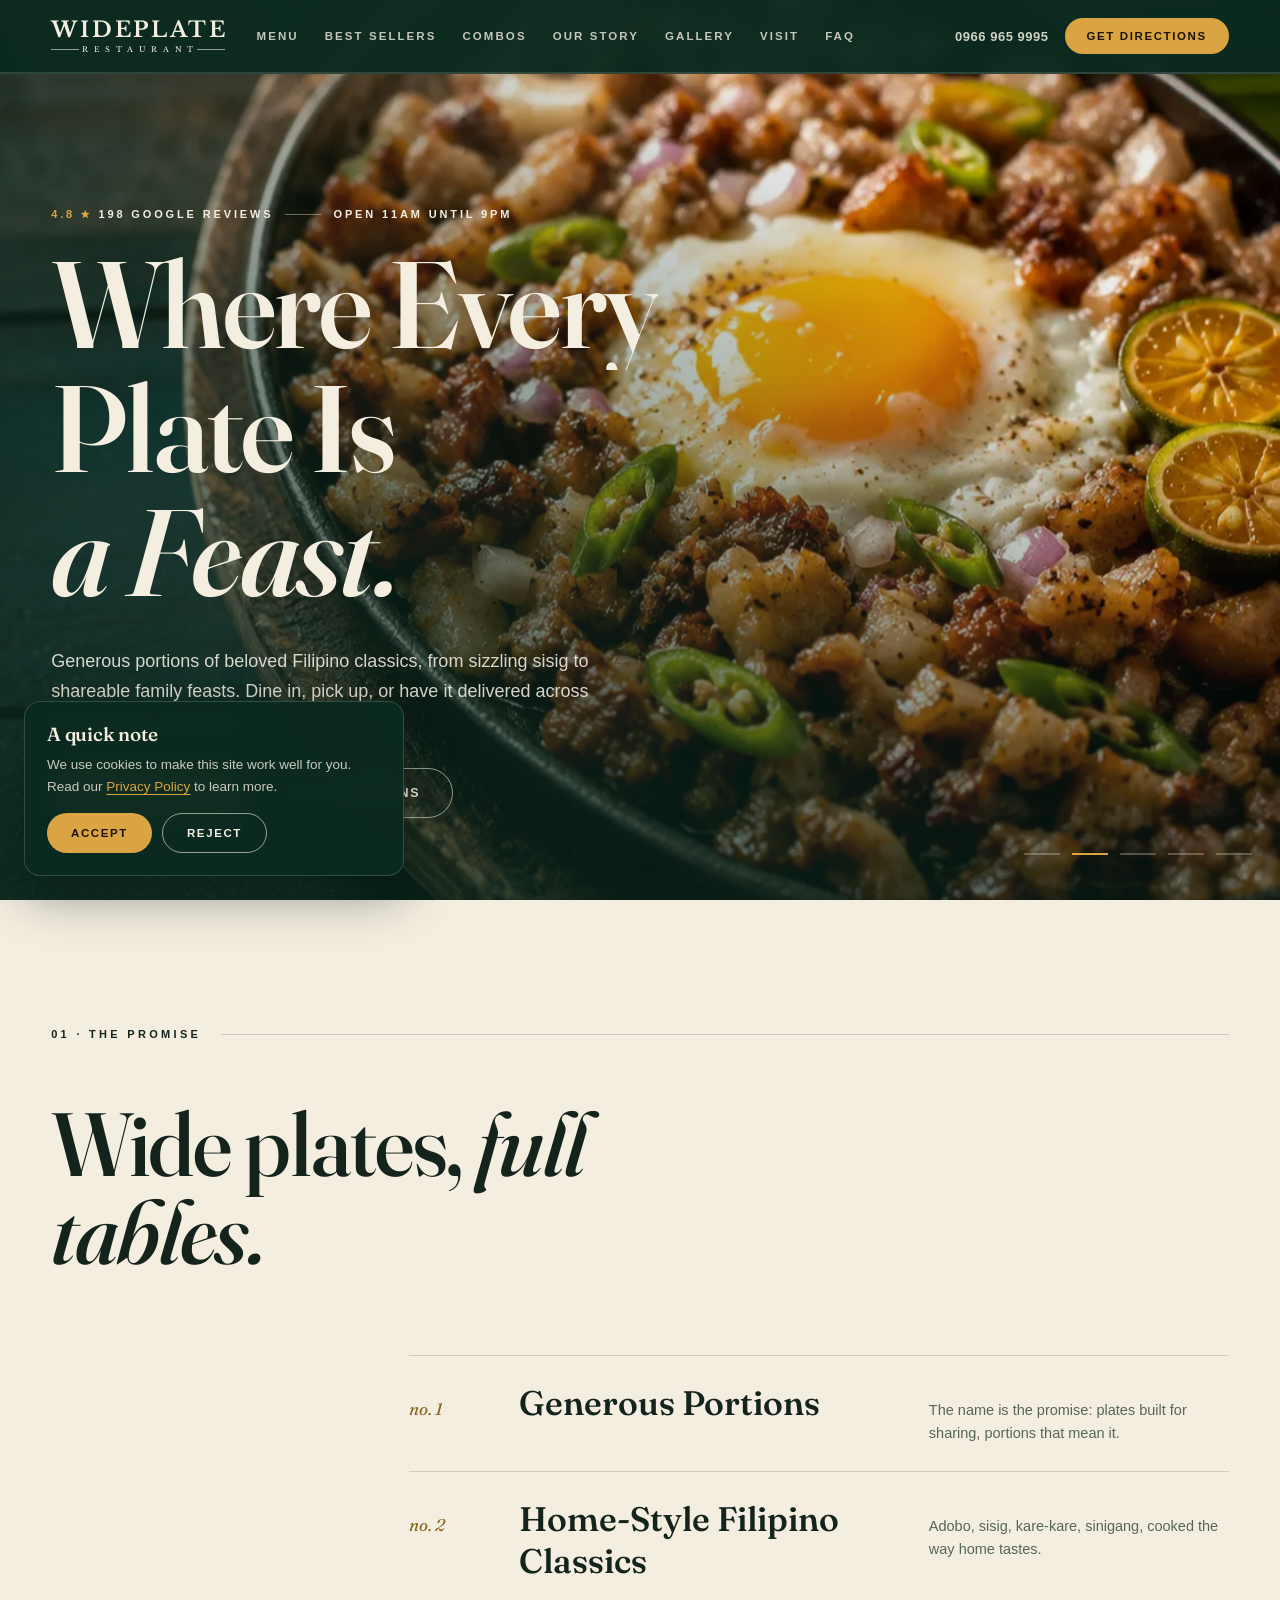
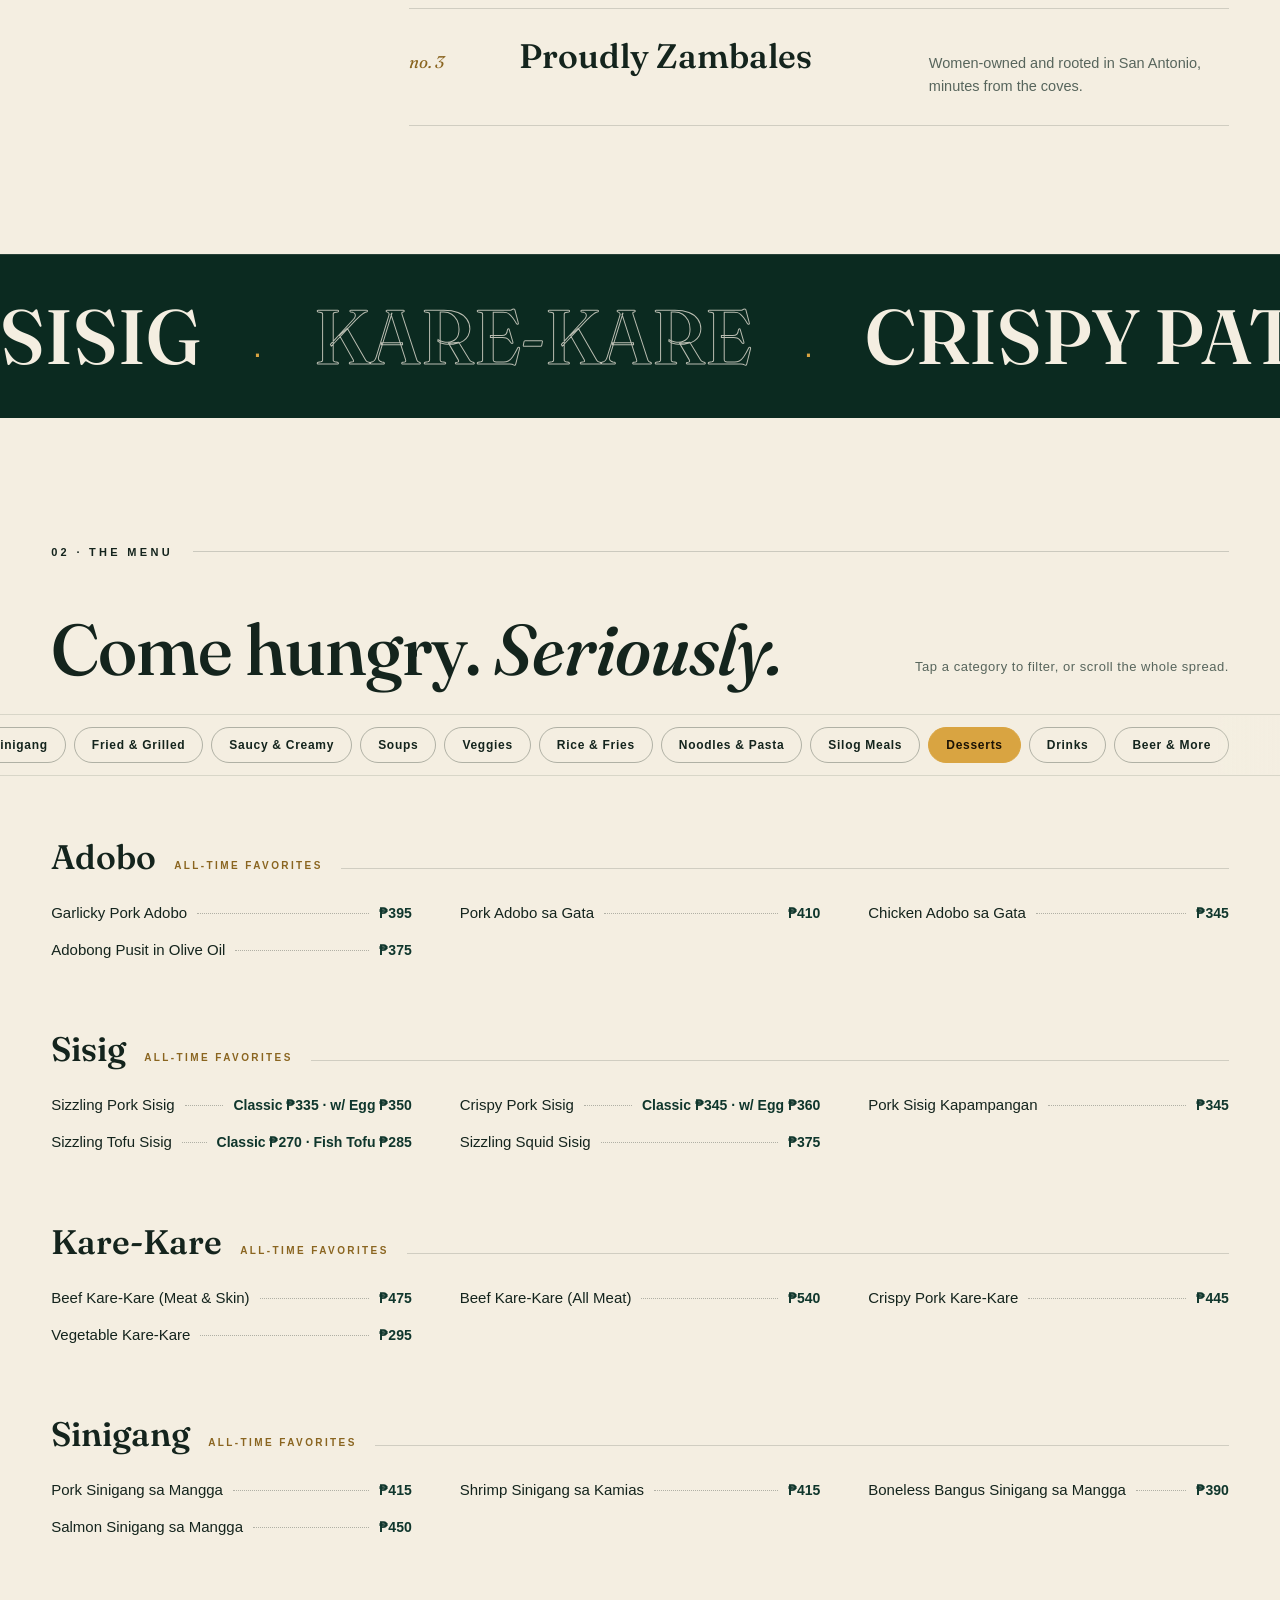
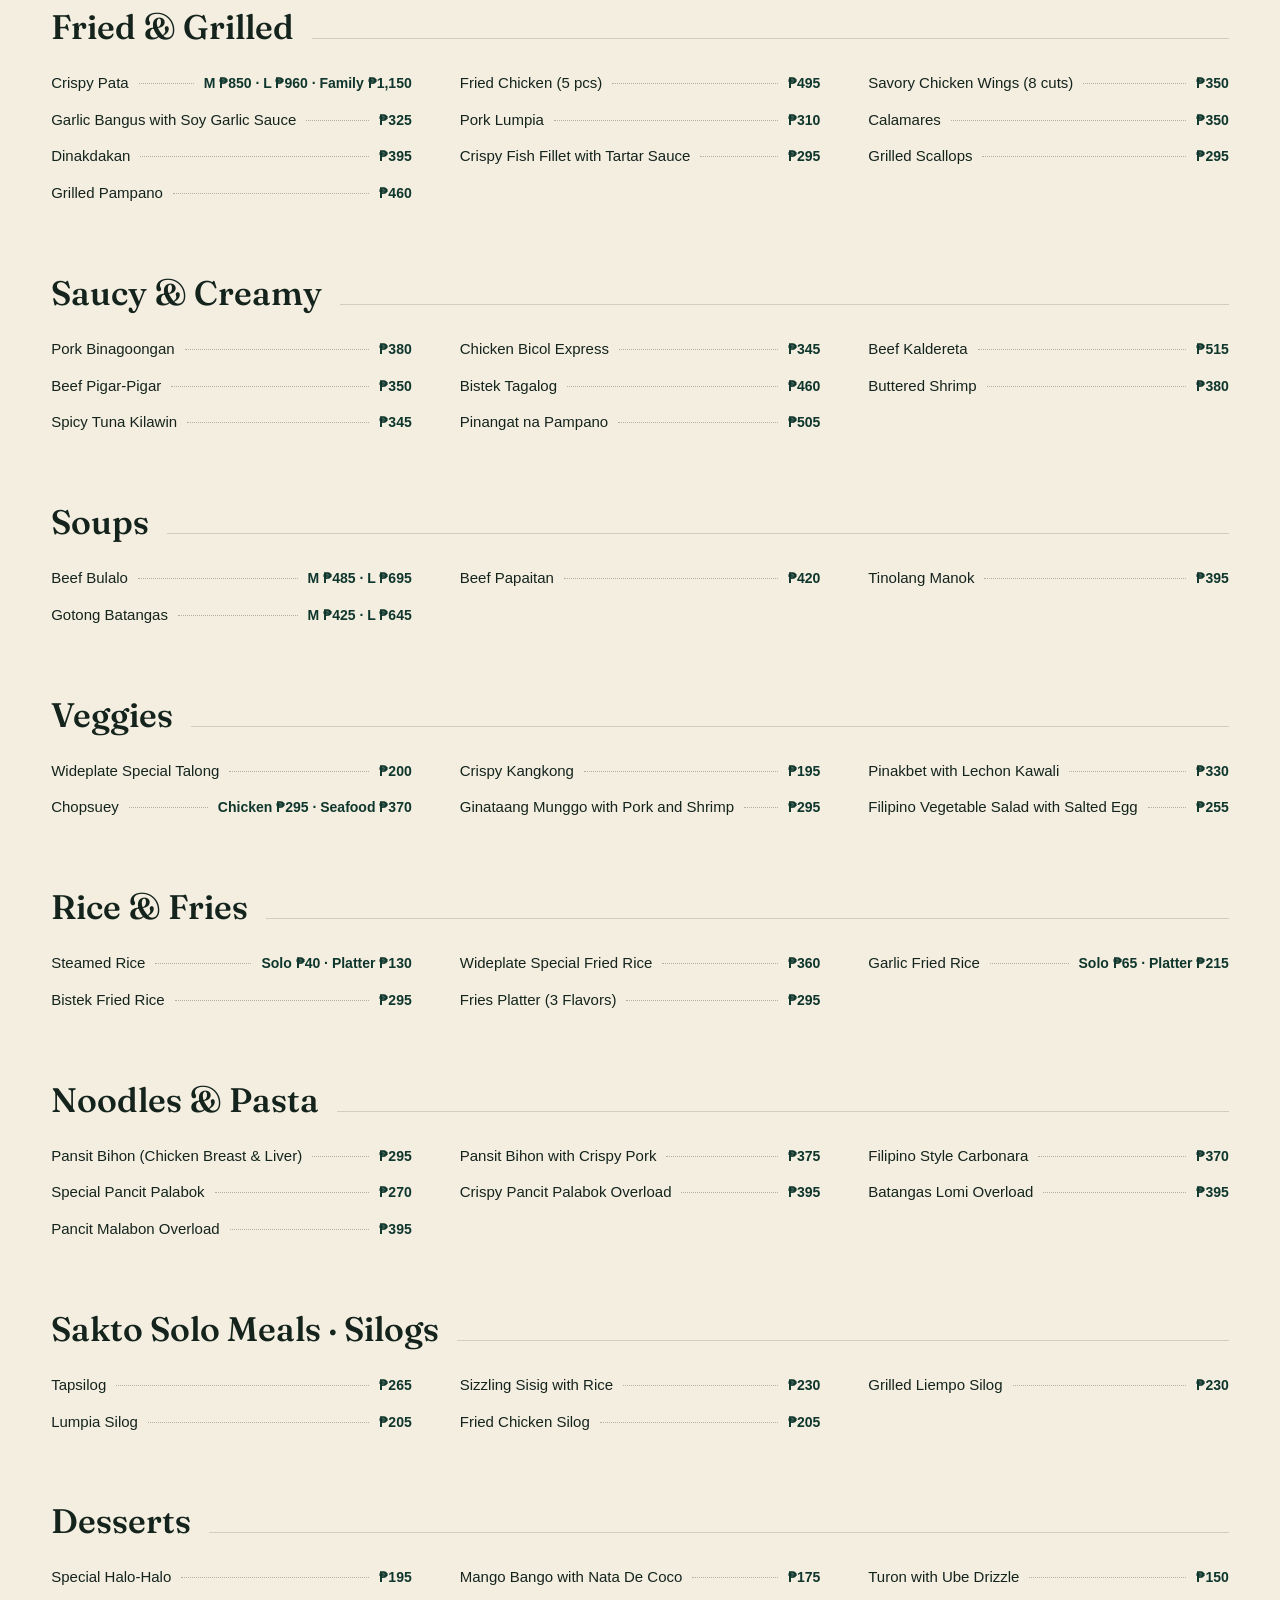
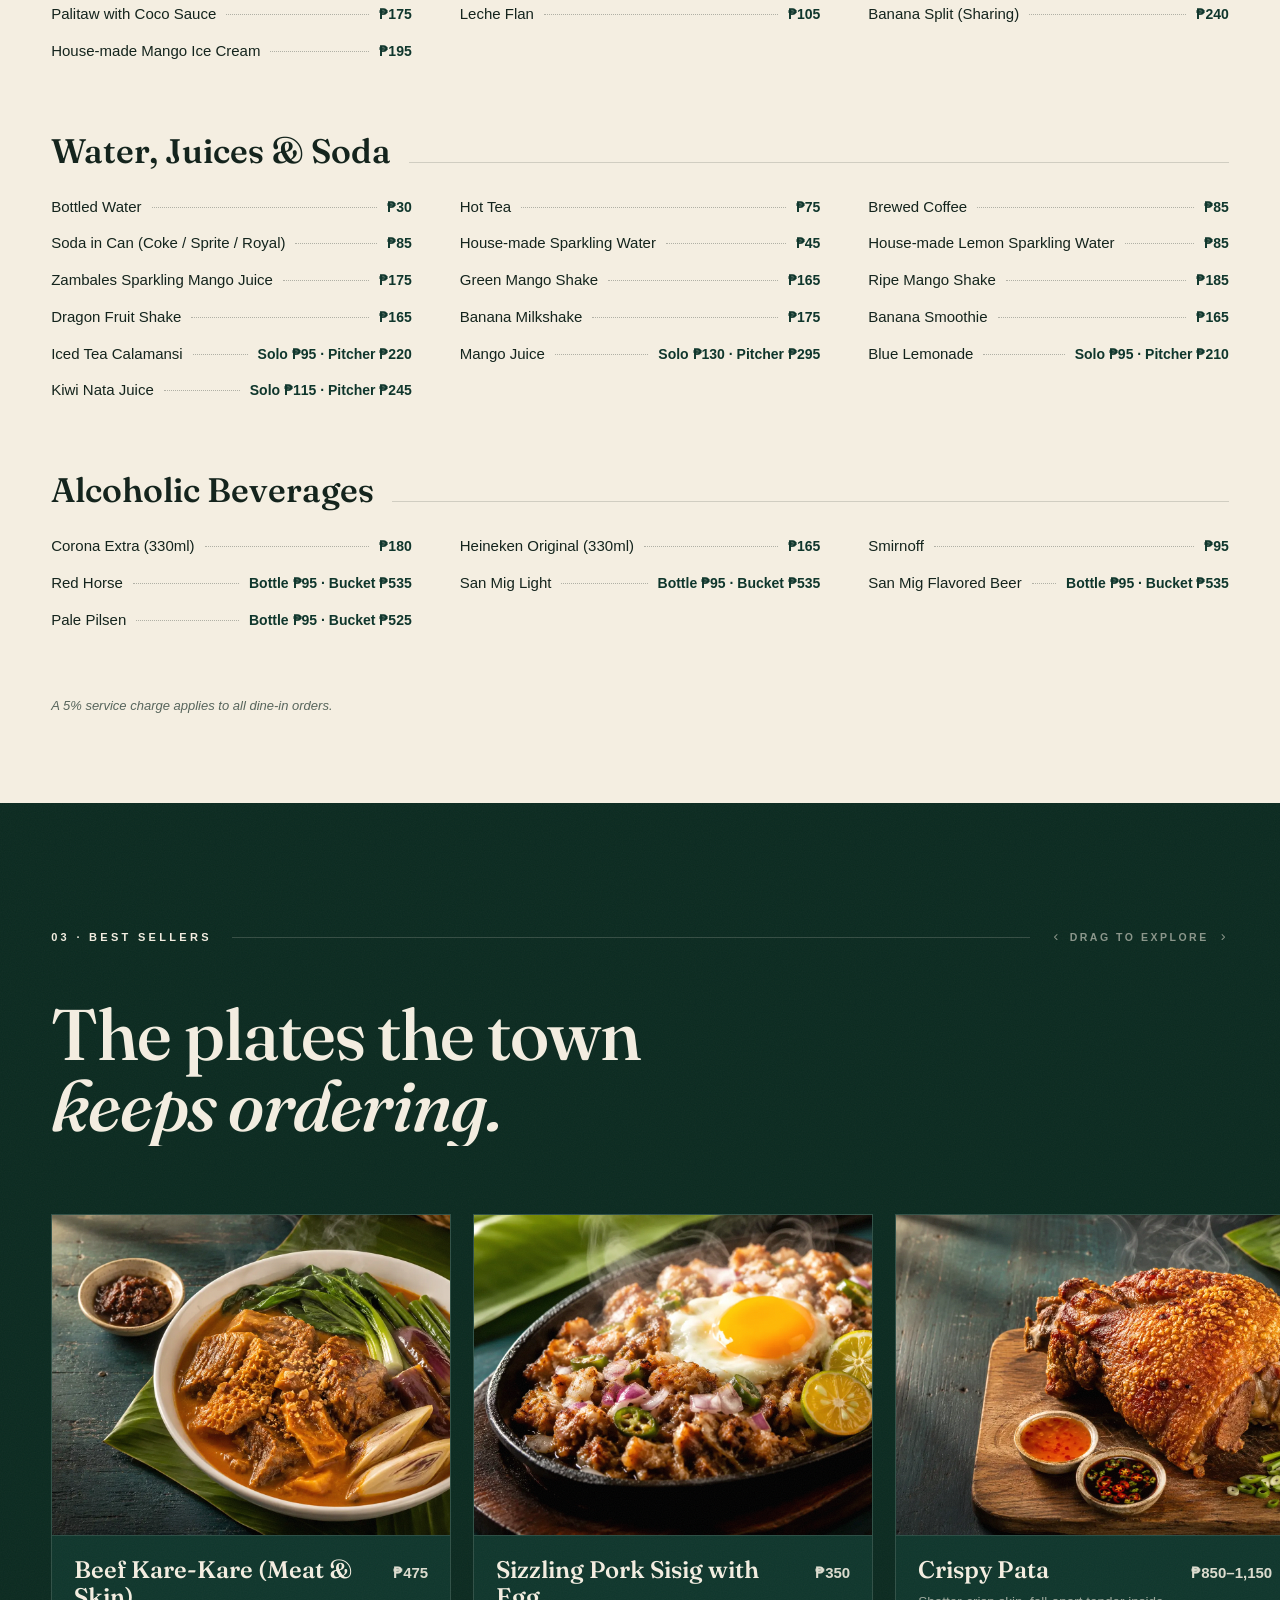
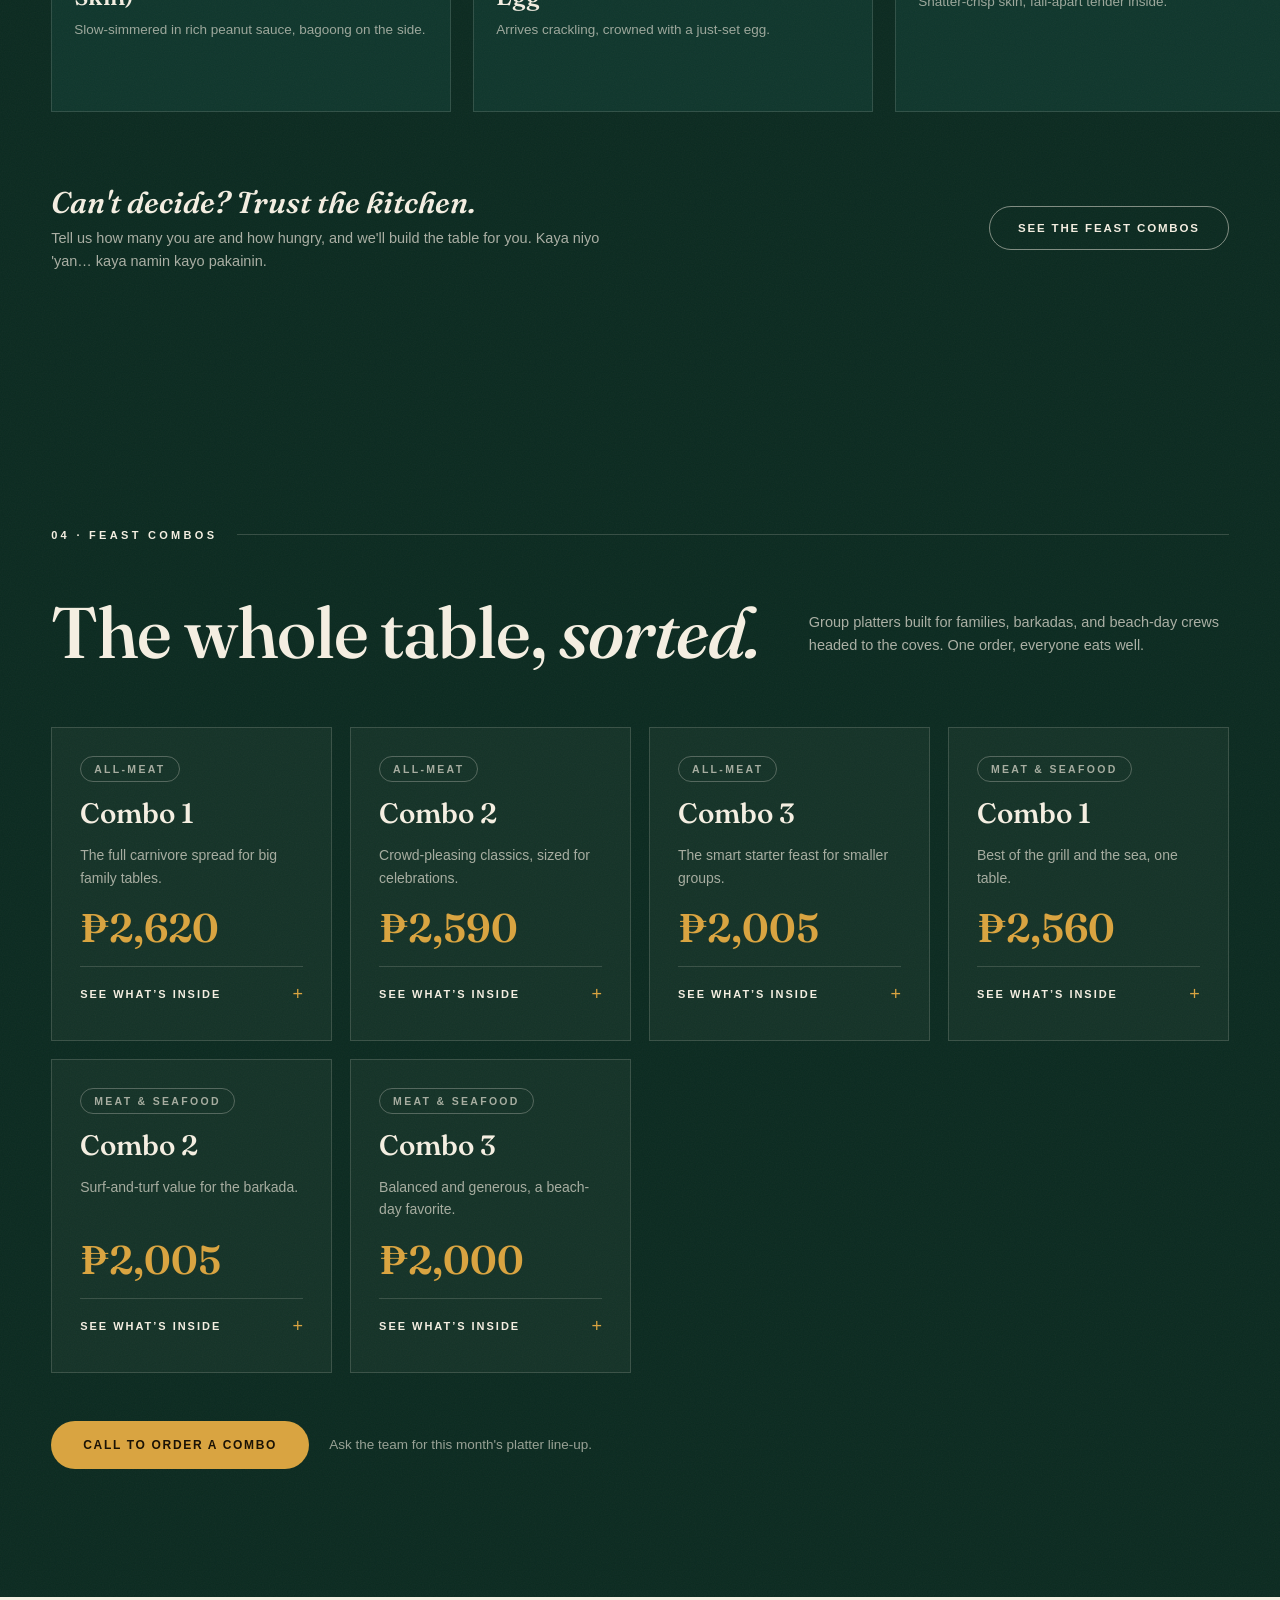
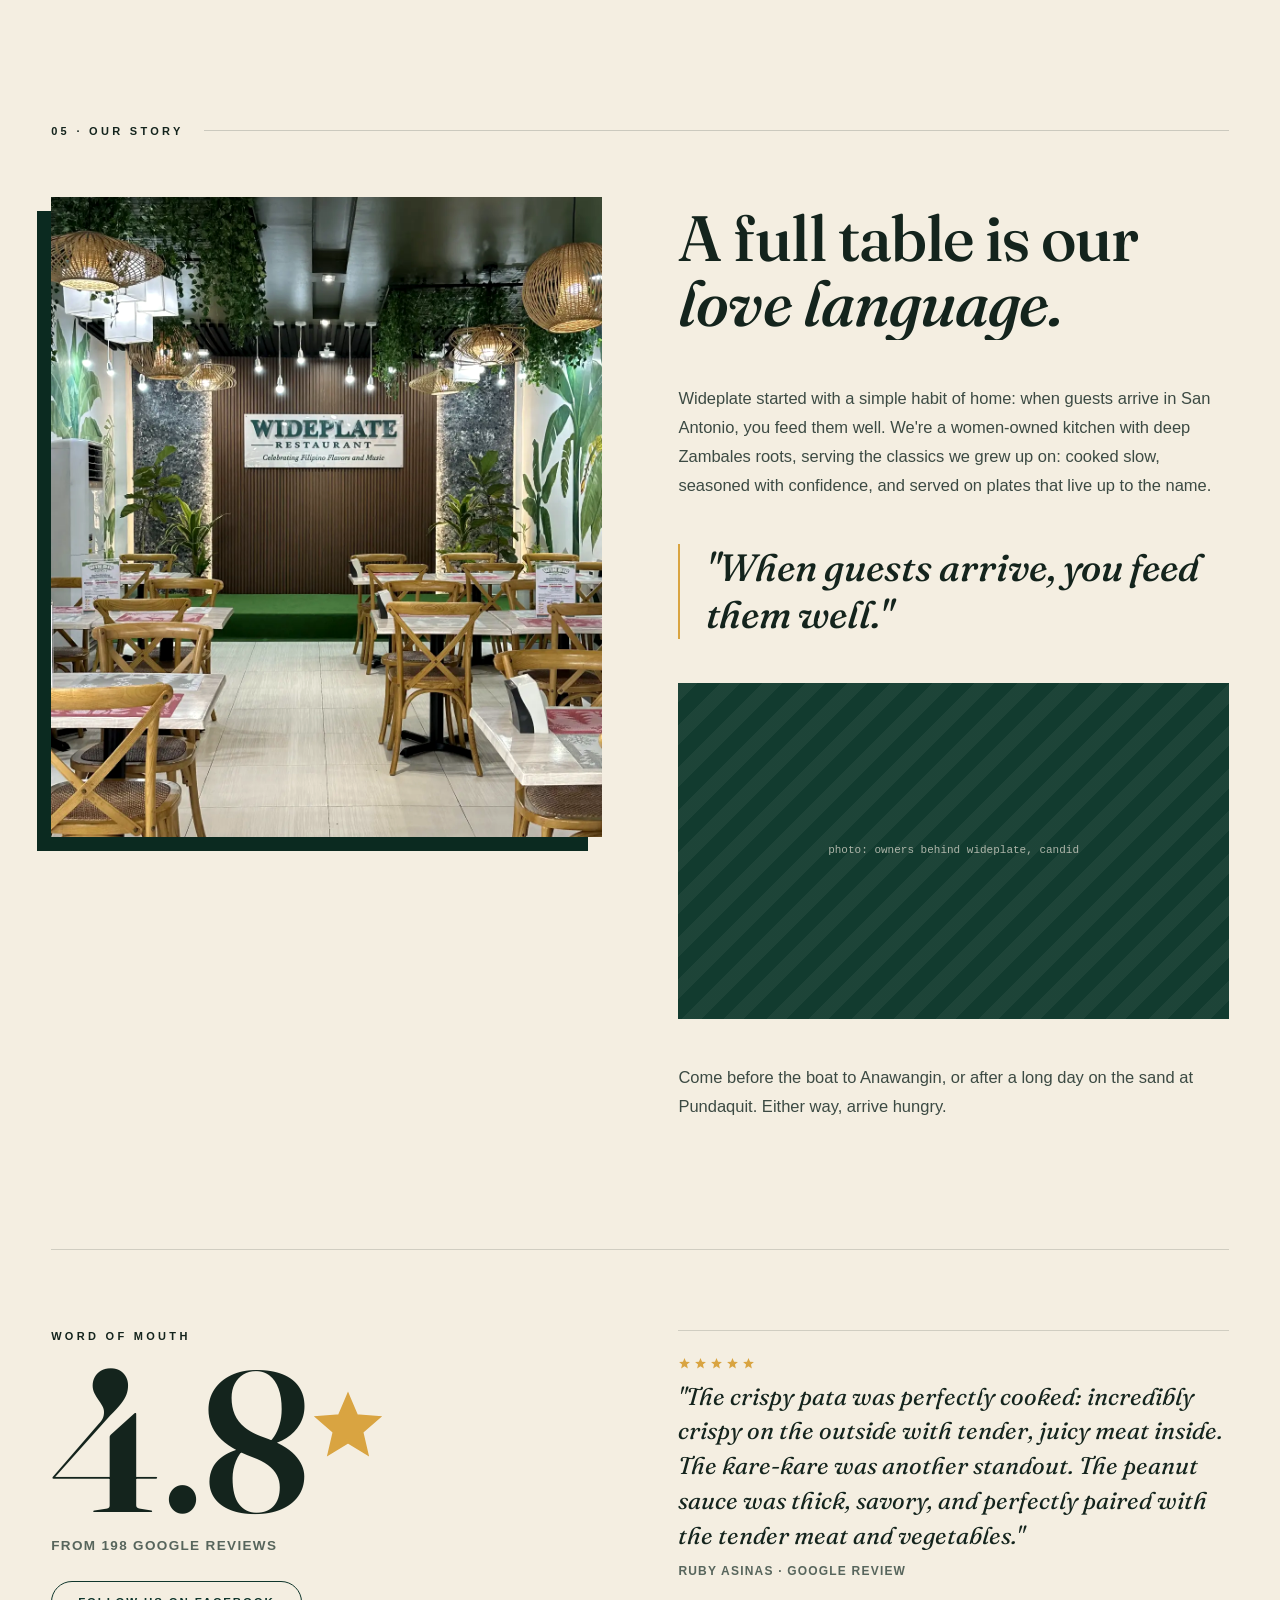
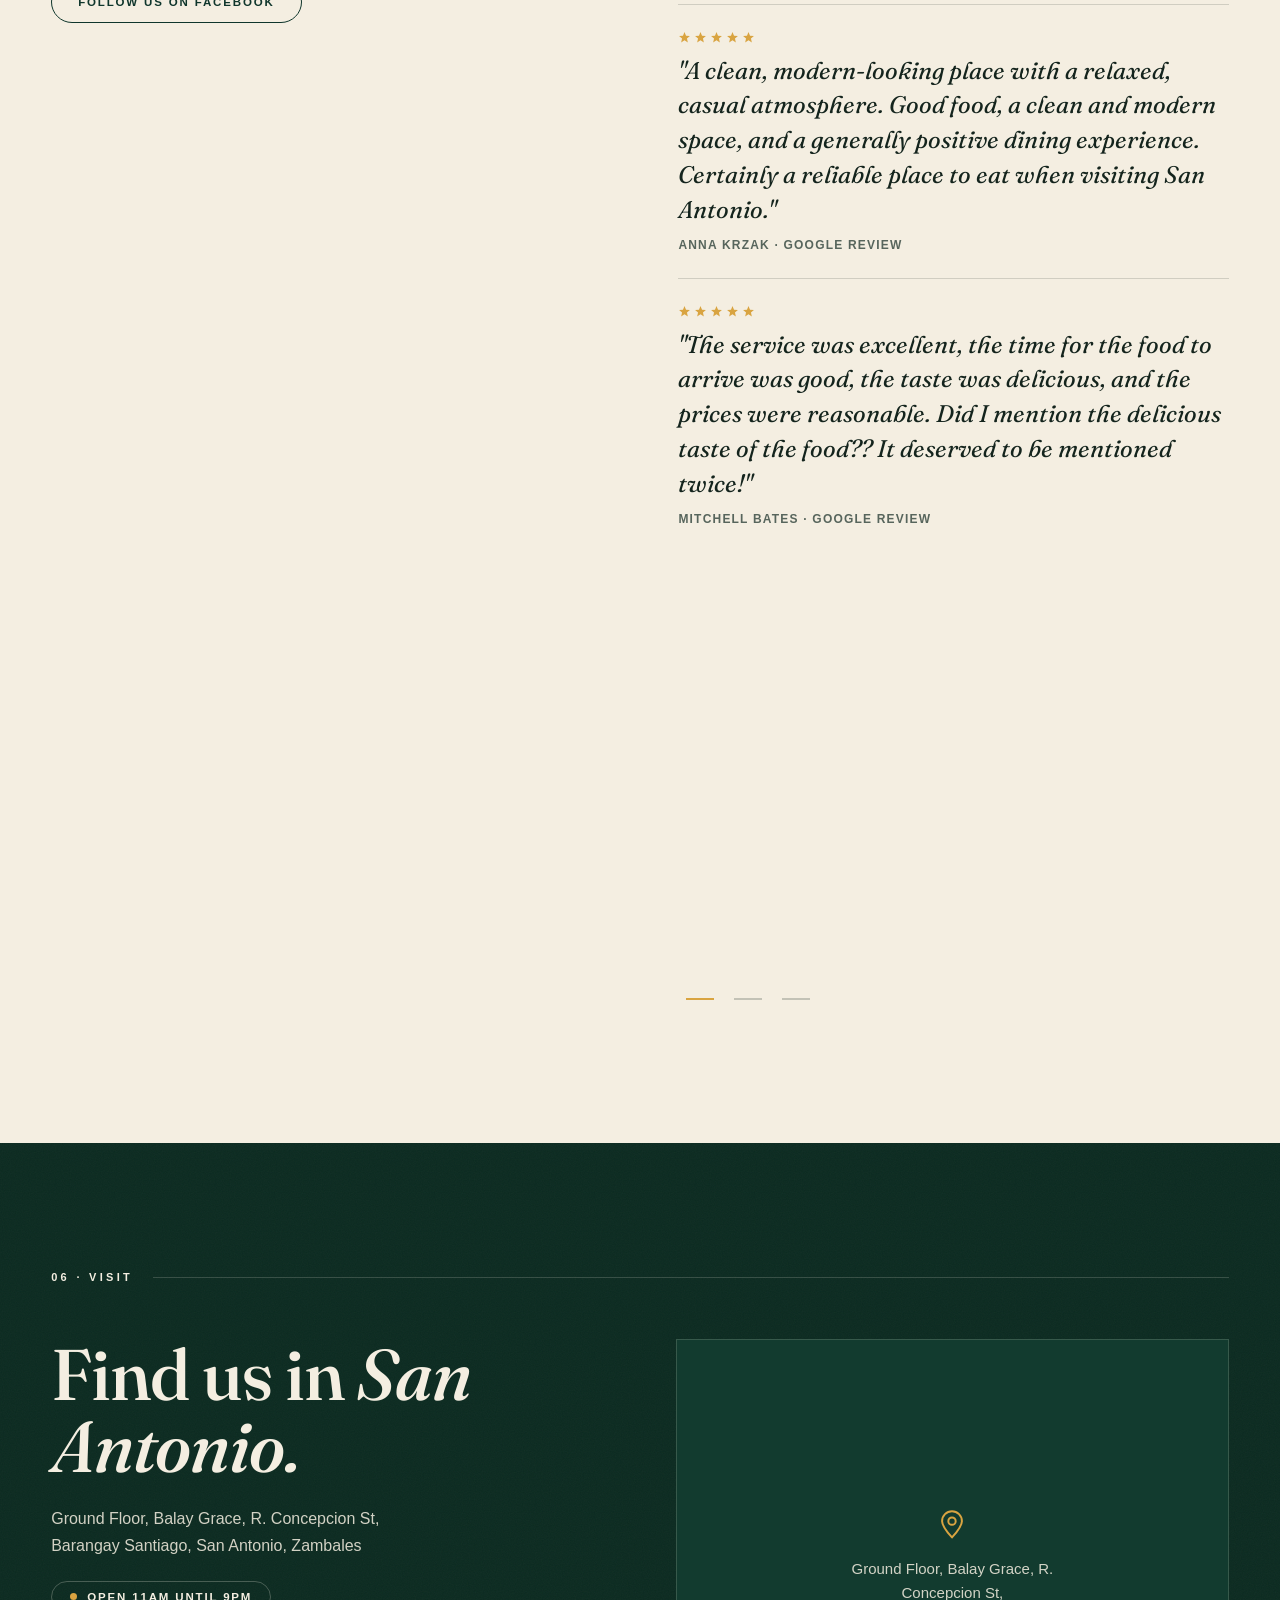
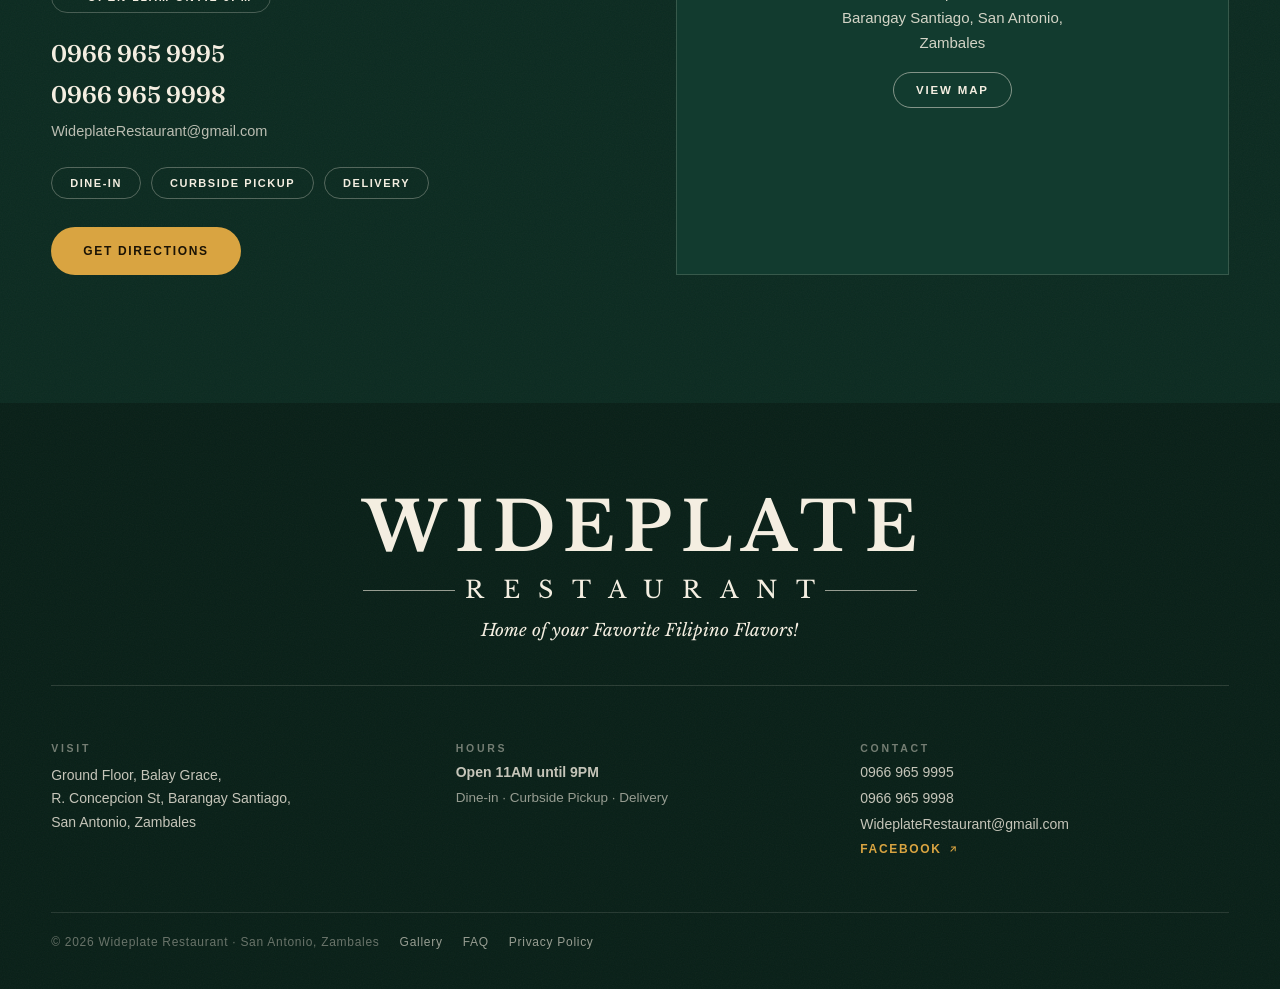
==== commit b5b12212: "Remove the persistent action bar; derive the hero's bottom clearance The fixed Call / Get Directions" ====
--- a/index.html
+++ b/index.html
@@ -1539,27 +1539,5 @@
   </footer>
 </div>
 
-  <!-- Persistent mobile action bar. Duplicated in all four pages for the same
-       reason the footer above it is: there is no include mechanism here. Its
-       styling, its 1130px breakpoint and the --wl-bottom-safe offset every
-       other bottom-anchored element reads all live in css/site.css.
-
-       Deliberately OUTSIDE the wrapper div above, which carries overflow-x:clip
-       — a clipping ancestor is not something to hand a position:fixed element
-       and hope. Same reason the cookie card is appended to <body>.
-
-       Both actions are also still in the nav, the mobile panel and the footer.
-       This is a shortcut for someone standing outside deciding whether to walk
-       in, not their only home. -->
-  <nav class="wl-actbar" aria-label="Quick actions">
-    <a class="wl-actbar-btn is-ghost" href="tel:+639669659995">
-      <svg viewBox="0 0 24 24" fill="none" stroke="currentColor" stroke-width="1.8" stroke-linecap="round" stroke-linejoin="round" aria-hidden="true"><path d="M22 16.92v3a2 2 0 0 1-2.18 2 19.79 19.79 0 0 1-8.63-3.07 19.5 19.5 0 0 1-6-6A19.79 19.79 0 0 1 2.12 4.18 2 2 0 0 1 4.11 2h3a2 2 0 0 1 2 1.72c.13.96.36 1.9.7 2.81a2 2 0 0 1-.45 2.11L8.09 9.91a16 16 0 0 0 6 6l1.27-1.27a2 2 0 0 1 2.11-.45c.91.34 1.85.57 2.81.7A2 2 0 0 1 22 16.92z"/></svg>
-      Call
-    </a>
-    <a class="wl-actbar-btn is-gold" href="https://www.google.com/maps/dir/?api=1&amp;destination=Wideplate%20Restaurant%2C%20R.%20Concepcion%20St%2C%20San%20Antonio%2C%20Zambales" target="_blank" rel="noopener">
-      <svg viewBox="0 0 24 24" fill="none" stroke="currentColor" stroke-width="1.8" stroke-linecap="round" stroke-linejoin="round" aria-hidden="true"><path d="M12 21.5c4.5-5 7-8.4 7-11.5a7 7 0 1 0-14 0c0 3.1 2.5 6.5 7 11.5z"/><circle cx="12" cy="10" r="2.6"/></svg>
-      Directions
-    </a>
-  </nav>
 </body>
 </html>
--- a/css/site.css
+++ b/css/site.css
@@ -93,62 +93,25 @@
 .wl-foot, .wl-pp-head { --wl-ring: var(--gold); }
 :focus-visible { outline: 2px solid var(--wl-ring); outline-offset: 3px; }
 
-.wl-foot-link:hover, .wl-foot-fb:hover { color: var(--gold); }
+.wl-foot-link:hover { color: var(--gold); }
+/* .wl-foot-fb is gold already, so gold-on-gold hover would be a dead state.
+   It steps to the lighter gold, matching .wl-mob-dir / .wl-mob-call in
+   css/home.css and the gold pill's own hover. */
+.wl-foot-fb:hover { color: #E3B45C; }
 .wl-foot-link, .wl-foot-fb, .wl-navlink, .wl-pp-back { transition: color 0.18s ease, opacity 0.18s ease; }
 .wl-foot-link:active, .wl-foot-fb:active, .wl-navlink:active, .wl-pp-back:active { opacity: 0.65; }
 
-/* ===== Persistent mobile action bar =====
-   Call and Get Directions were both behind the hamburger on a phone: two taps
-   for the only two things a visitor deciding whether to stop actually wants.
-
-   --wl-bottom-safe is the single number every bottom-anchored thing offsets by
-   — the bar's own height plus the home-indicator/browser-chrome inset. The
-   cookie card (built in js/app.js), the back-to-top button and the hero's slide
-   indicators all read it, which is what stops the four of them stacking on top
-   of each other. Change --wl-actbar-h and all of them follow.
-   On desktop --wl-actbar-h is 0, so --wl-bottom-safe is just the inset. */
-:root { --wl-actbar-h: 0px; --wl-bottom-safe: calc(var(--wl-actbar-h) + env(safe-area-inset-bottom, 0px)); }
-.wl-actbar { display: none; }
+/* --wl-bottom-safe is the one number every bottom-anchored element offsets by:
+   the home-indicator / browser-chrome inset. The cookie card (built in
+   js/app.js), the back-to-top button and the hero's slide indicators all read
+   it, so none of them land under the iOS home bar. It used to also carry a
+   fixed action bar's height; the bar is gone, the variable stays because the
+   inset still has to be respected in four places and one name beats four
+   copies of env(). */
+:root { --wl-bottom-safe: env(safe-area-inset-bottom, 0px); }
 /* The footer, not body, carries the clearance: index.html's body background is
    cream, so padding there would put a cream band under the dark footer. */
 .wl-foot { padding-bottom: calc(40px + var(--wl-bottom-safe)); }
-
-/* 1130px is the width where the nav's phone number drops out to make room for
-   seven links (css/home.css). Above it Call and Directions are both in the nav
-   bar and a fixed bar would be noise; at and below it Call has no other
-   one-tap home, so the bar takes over. The two breakpoints are a pair — moving
-   this one without moving that one leaves a band with no visible phone number.
-   Note the hamburger is lower still (1023px): 1024-1130 is tablet landscape,
-   desktop nav AND action bar, deliberately. */
-@media (max-width: 1130px) {
-  /* 58px = 44px minimum tap target + 7px of padding top and bottom. If this
-     changes, nothing else needs to: everything derives from the variable. */
-  :root { --wl-actbar-h: 58px; }
-  .wl-actbar {
-    position: fixed; left: 0; right: 0; bottom: 0; z-index: 65;
-    display: flex; gap: 10px; box-sizing: border-box;
-    padding: 7px 12px calc(7px + env(safe-area-inset-bottom, 0px));
-    background: rgba(11,42,32,0.97); backdrop-filter: blur(10px);
-    border-top: 1px solid rgba(244,238,225,0.14);
-    --wl-ring: var(--gold);
-  }
-  .wl-actbar-btn {
-    flex: 1 1 0; min-width: 0; min-height: 44px; box-sizing: border-box;
-    display: inline-flex; align-items: center; justify-content: center; gap: 8px;
-    border-radius: 999px; text-decoration: none;
-    font-size: 11.5px; font-weight: 700; letter-spacing: 0.14em; text-transform: uppercase;
-    transition: background 0.18s ease, color 0.18s ease, border-color 0.18s ease, translate 0.18s ease;
-  }
-  .wl-actbar-btn svg { flex: 0 0 auto; width: 15px; height: 15px; }
-  .wl-actbar-btn.is-gold { background: var(--gold); color: #1B1305; border: 1px solid var(--gold); }
-  .wl-actbar-btn.is-gold:hover { background: #E3B45C; border-color: #E3B45C; }
-  .wl-actbar-btn.is-gold:active { background: #C08F33; border-color: #C08F33; translate: 0 1px; }
-  .wl-actbar-btn.is-ghost { background: none; color: #F4EEE1; border: 1px solid rgba(244,238,225,0.6); }
-  .wl-actbar-btn.is-ghost:hover { background: rgba(244,238,225,0.08); border-color: #F4EEE1; }
-  .wl-actbar-btn.is-ghost:active { background: rgba(244,238,225,0.14); translate: 0 1px; }
-  /* 340px and under, the two labels plus icons stop fitting side by side. */
-  @media (max-width: 340px) { .wl-actbar-btn { letter-spacing: 0.08em; gap: 6px; } }
-}
 
 /* ===== Back to top =====
    The wordmark already goes to #top, but nothing says so. Built in js/app.js
@@ -162,7 +125,7 @@
    asked to be. Same delayed-visibility pattern as the FAQ accordion. */
 .wl-totop {
   /* z-index 55: above the page, deliberately BELOW the nav (60) so it does not
-     float over the open mobile panel, and below the action bar (65). */
+     float over the open mobile panel. */
   position: fixed; right: 16px; bottom: calc(16px + var(--wl-bottom-safe)); z-index: 55;
   width: 46px; height: 46px; display: flex; align-items: center; justify-content: center;
   padding: 0; border-radius: 999px; cursor: pointer;
@@ -187,5 +150,5 @@
   * { transition-duration: 0.01ms !important; }
   /* Colour feedback stays, the movement goes. The hover shadows are static, not
      motion, so they are deliberately left alone. */
-  .wl-actbar-btn:active, .wl-totop, .wl-totop.is-in, .wl-totop:active { translate: none !important; }
+  .wl-totop, .wl-totop.is-in, .wl-totop:active { translate: none !important; }
 }
--- a/css/home.css
+++ b/css/home.css
@@ -29,7 +29,18 @@
     .wl-slide[data-slide="0"] { opacity: 1; }
     .wl-slide img { width: 100%; height: 100%; object-fit: cover; object-position: center; display: block; transform-origin: 50% 45%; filter: saturate(1.06) sepia(0.05) contrast(1.03) brightness(0.92); animation: wpkb 28s ease-in-out infinite alternate; }
     .wl-hero-scrim { position: absolute; inset: 0; background: linear-gradient(to top right, rgba(11,42,32,0.92) 0%, rgba(11,42,32,0.55) 38%, rgba(11,42,32,0) 74%), radial-gradient(120% 90% at 50% 45%, rgba(0,0,0,0) 55%, rgba(8,31,23,0.35) 100%); animation: wpfadein 1.1s ease both; }
-    .wl-herowrap { position: relative; width: 100%; max-width: none; margin: 0 auto; padding: 150px var(--gutter) 72px; display: flex; flex-direction: column; align-items: flex-start; gap: 26px; }
+    /* --wl-bars-band is the space the absolutely-positioned slide indicators
+       occupy at the bottom of the hero: their own 32px height plus the 30px
+       they sit above the bottom edge plus the home-indicator inset they are
+       pushed up by. The hero's bottom padding is that band plus 20px, so the
+       CTA row clears the indicators by the same 20px at EVERY viewport instead
+       of by whatever a per-breakpoint number happened to leave.
+
+       This is what was overlapping on an iPhone 14 Pro Max: the indicators
+       move up by the 34px inset, the padding did not, so a 20px gap became a
+       14px overlap. It cannot be seen in a desktop browser, where the inset is
+       0 — which is exactly why the number is derived here rather than typed. */
+    .wl-herowrap { --wl-bars-band: calc(62px + var(--wl-bottom-safe)); position: relative; width: 100%; max-width: none; margin: 0 auto; padding: 150px var(--gutter) calc(var(--wl-bars-band) + 20px); display: flex; flex-direction: column; align-items: flex-start; gap: 26px; }
     .wl-hero-badge { margin: 0; display: flex; flex-wrap: wrap; align-items: center; gap: 12px; color: #F4EEE1; font-size: 11px; font-weight: 600; letter-spacing: 0.26em; text-transform: uppercase; animation: wpfadein 0.9s ease 0.5s both; }
     .wl-hero-rating { display: inline-flex; align-items: center; gap: 8px; white-space: nowrap; }
     .wl-hero-score { color: var(--gold); display: inline-flex; align-items: center; gap: 5px; }
@@ -48,11 +59,11 @@
     .wl-hero-lede { margin: 0; max-width: 560px; font-size: clamp(15.5px, 1.9vw, 18px); line-height: 1.65; color: rgba(244,238,225,0.88); animation: wpfadein 0.9s ease 0.7s both; }
     .wl-hero-cta { display: flex; flex-wrap: wrap; gap: 14px; margin-top: 6px; animation: wpfadein 0.9s ease 0.85s both; }
     .wl-btn-outline-light { border: 1px solid rgba(244,238,225,0.6); color: #F4EEE1; text-decoration: none; font-size: 12.5px; font-weight: 600; letter-spacing: 0.14em; text-transform: uppercase; padding: 17px 32px; border-radius: 999px; transition: background 0.25s ease, transform 0.25s cubic-bezier(0.16,1,0.3,1); }
-    /* bottom is offset by --wl-bottom-safe (css/site.css) so the indicators
-       clear the fixed mobile action bar. On desktop that variable is just the
-       safe-area inset, i.e. 0 on anything without a home indicator, so this
-       resolves back to the original 30px. The cookie card's separate lift is a
-       transform on top of this and still composes. */
+    /* bottom is offset by --wl-bottom-safe (css/site.css) — the home-indicator
+       inset, 0 on anything without one, so this is the original 30px on a
+       desktop. The cookie card's separate lift is a transform on top and still
+       composes. See the hero-CTA clearance rule further down for why the
+       indicators also need the CTA row to stop short of them on a phone. */
     .wl-bars { position: absolute; right: 24px; bottom: calc(30px + var(--wl-bottom-safe)); z-index: 2; display: flex; gap: 4px; }
     .wl-bar { width: 44px; height: 32px; background: none; border: 0; cursor: pointer; display: flex; align-items: center; justify-content: center; padding: 0; }
     .wl-bar-track { position: relative; display: block; width: 36px; height: 2px; background: rgba(244,238,225,0.28); overflow: hidden; }
@@ -183,8 +194,13 @@
        phone meant a tap gave no confirmation it had registered. */
     .wl-nav-a:active, .wl-navlink:active { color: #C08F33; }
     .wl-nav-mark, .wl-nav-tel, .wl-mob-a, .wl-mob-dir, .wl-mob-call { transition: color 0.18s ease, opacity 0.18s ease; }
-    .wl-nav-mark:hover, .wl-nav-tel:hover, .wl-mob-dir:hover, .wl-mob-call:hover { color: var(--gold); }
+    .wl-nav-mark:hover, .wl-nav-tel:hover { color: var(--gold); }
     .wl-mob-a:hover { color: var(--gold); }
+    /* These two are ALREADY gold, so hovering them to gold was a dead rule --
+       nothing changed on hover. They step to the lighter gold instead, the same
+       #E3B45C the gold pill uses, so the feedback is visible and the change
+       still reads as the same button. Never hover a gold thing to gold. */
+    .wl-mob-dir:hover, .wl-mob-call:hover { color: #E3B45C; }
     .wl-nav-mark:active, .wl-nav-tel:active, .wl-mob-a:active, .wl-mob-dir:active, .wl-mob-call:active { opacity: 0.6; }
     .wl-mob:active span { background: var(--gold); }
 
@@ -257,11 +273,10 @@
        disappearing -- that last part is what stops this recurring the next
        time an item is added to the menu.
 
-       --wl-bottom-safe is subtracted for the same reason the bar's own height
-       was: the fixed action bar sits at z-index 65, above this panel's header
-       (60), so without it the panel's last item goes back under something
-       unreachable — which is exactly the bug this rule already exists to fix,
-       and FAQ has just made the panel one item taller. */
+       --wl-bottom-safe is subtracted so the last item clears the iOS home
+       indicator rather than sitting under it, which is the same class of bug
+       this rule already exists to fix, and FAQ has made the panel one item
+       taller. */
     .wl-mobpanel.open { max-height: calc(100dvh - var(--nav-bar-h, 60px) - var(--wl-bottom-safe)); overflow-y: auto; overscroll-behavior: contain; -webkit-overflow-scrolling: touch; }
     /* ---- Seven desktop nav items: two compaction steps, then the hamburger ----
        MEASURED in a browser at 1920 with fonts loaded, not modelled. The parts
@@ -280,9 +295,10 @@
          <= 1130  the nav phone number leaves (fits to 1024 with 27.8 spare)
          <= 1023  hamburger
 
-       Hiding the tel is what buys 1024, and it is safe at exactly that width
-       because the persistent action bar's Call button starts at 1130 — the two
-       breakpoints are a pair, do not move one alone.
+       Hiding the tel is what buys 1024: seven links plus the number need
+       1131px, so on a tablet the number gives way to the links. It is still in
+       the footer, the Visit section and FAQ on every page, and the nav keeps
+       its Get Directions pill throughout.
 
        iPad landscape (1024) keeps the desktop nav deliberately. Re-measure with
        b=document.querySelector('.wl-nav-bar'); b.scrollWidth - b.clientWidth
@@ -303,7 +319,11 @@
       .wl-desk { display: none !important; }
       .wl-mob { display: flex !important; }
       .wl-storypin { position: static !important; top: auto !important; }
-      .wl-herowrap { padding-top: 118px !important; padding-bottom: 56px !important; }
+      /* padding-bottom is deliberately NOT overridden here any more: the base
+         rule derives it from the indicators' own band. The old 56px was 6px
+         less than the indicators occupy, which put the CTA row under them on
+         an iPad in portrait. */
+      .wl-herowrap { padding-top: 118px !important; }
     }
     /* Visit: fill the viewport below the sticky nav on desktop so the footer
        doesn't peek when landing on #visit (same pattern as the hero). */
@@ -323,7 +343,8 @@
       .wl-visit h2 { font-size: clamp(40px, 5.6vw, 82px); }
     }
     @media (max-width: 600px) {
-      .wl-herowrap { padding-top: 104px !important; padding-bottom: 82px !important; }
+      /* Same as the 900px block: the bottom is the base rule's derived band. */
+      .wl-herowrap { padding-top: 104px !important; }
       .wl-drag-hint { display: none !important; }
       /* Hero headline: keep the signature 3-line stagger but shrink it so it
          reads comfortably and stops dominating the phone screen. */
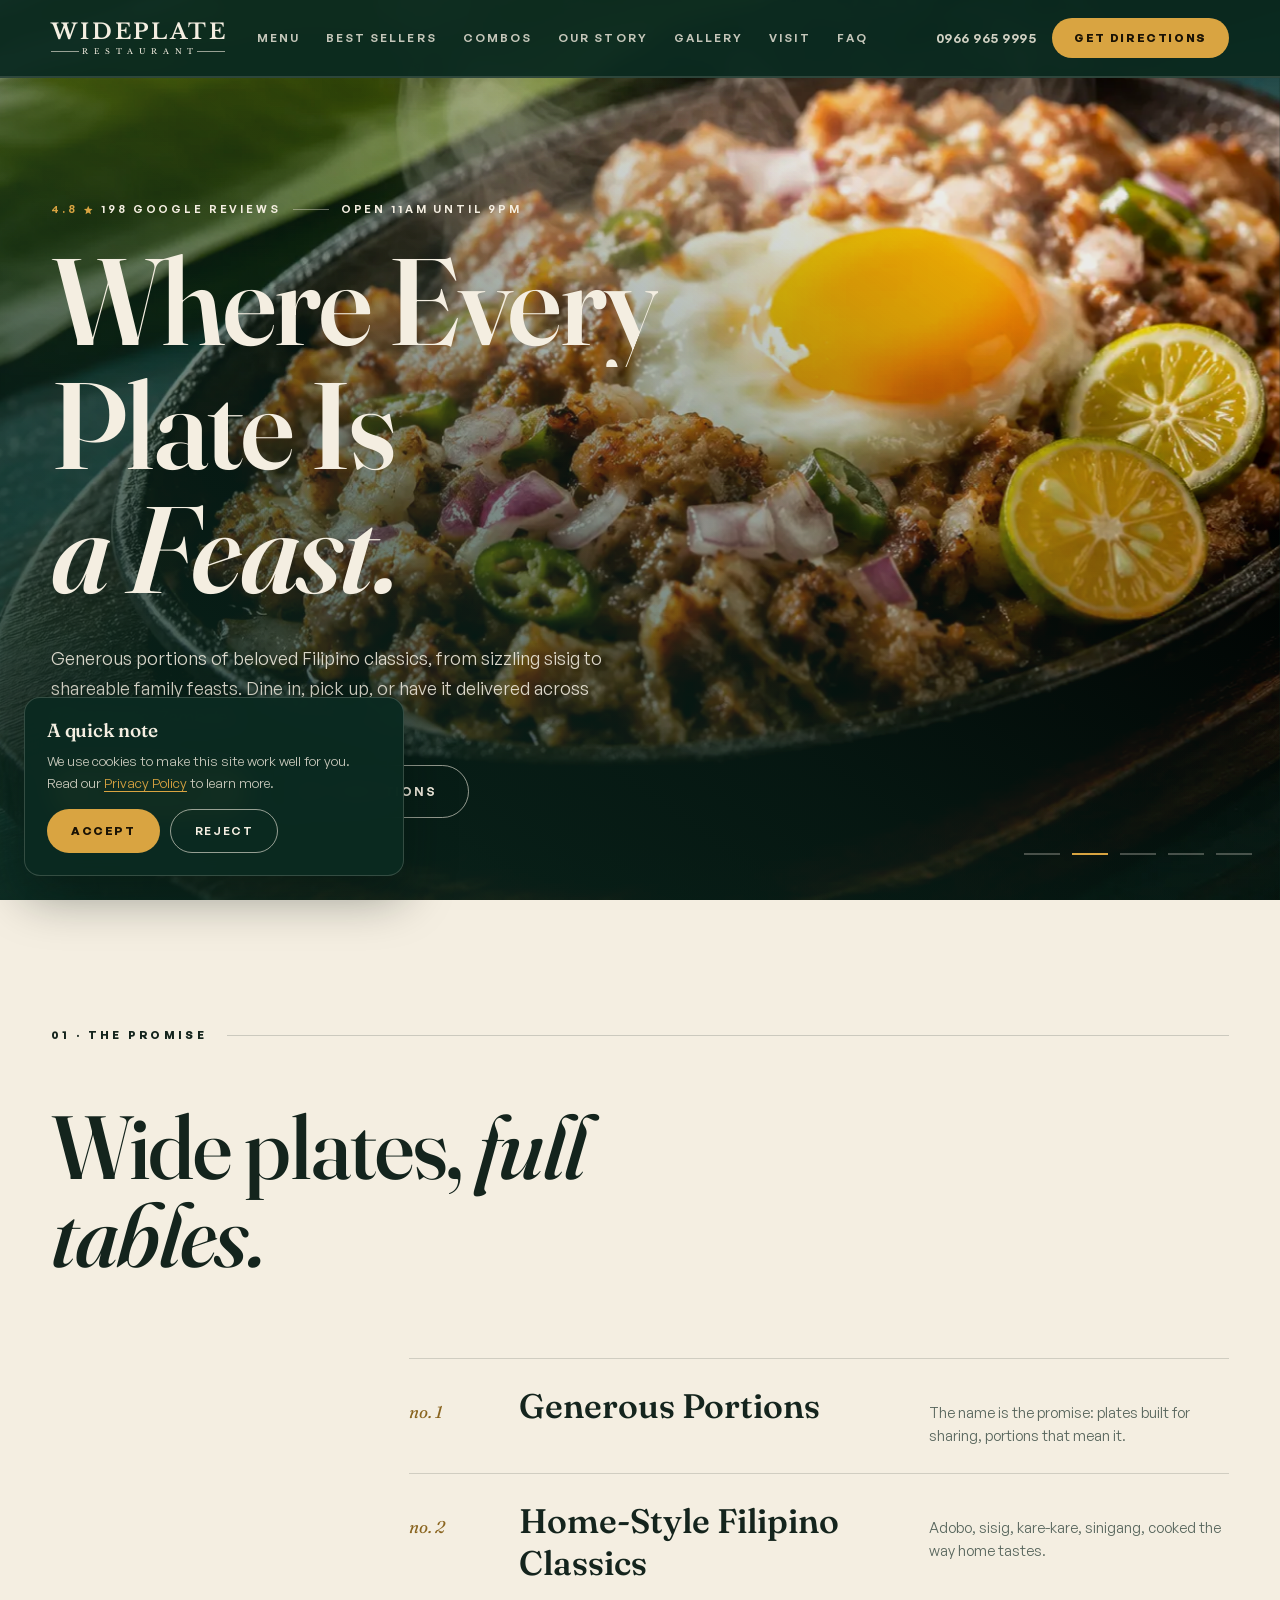
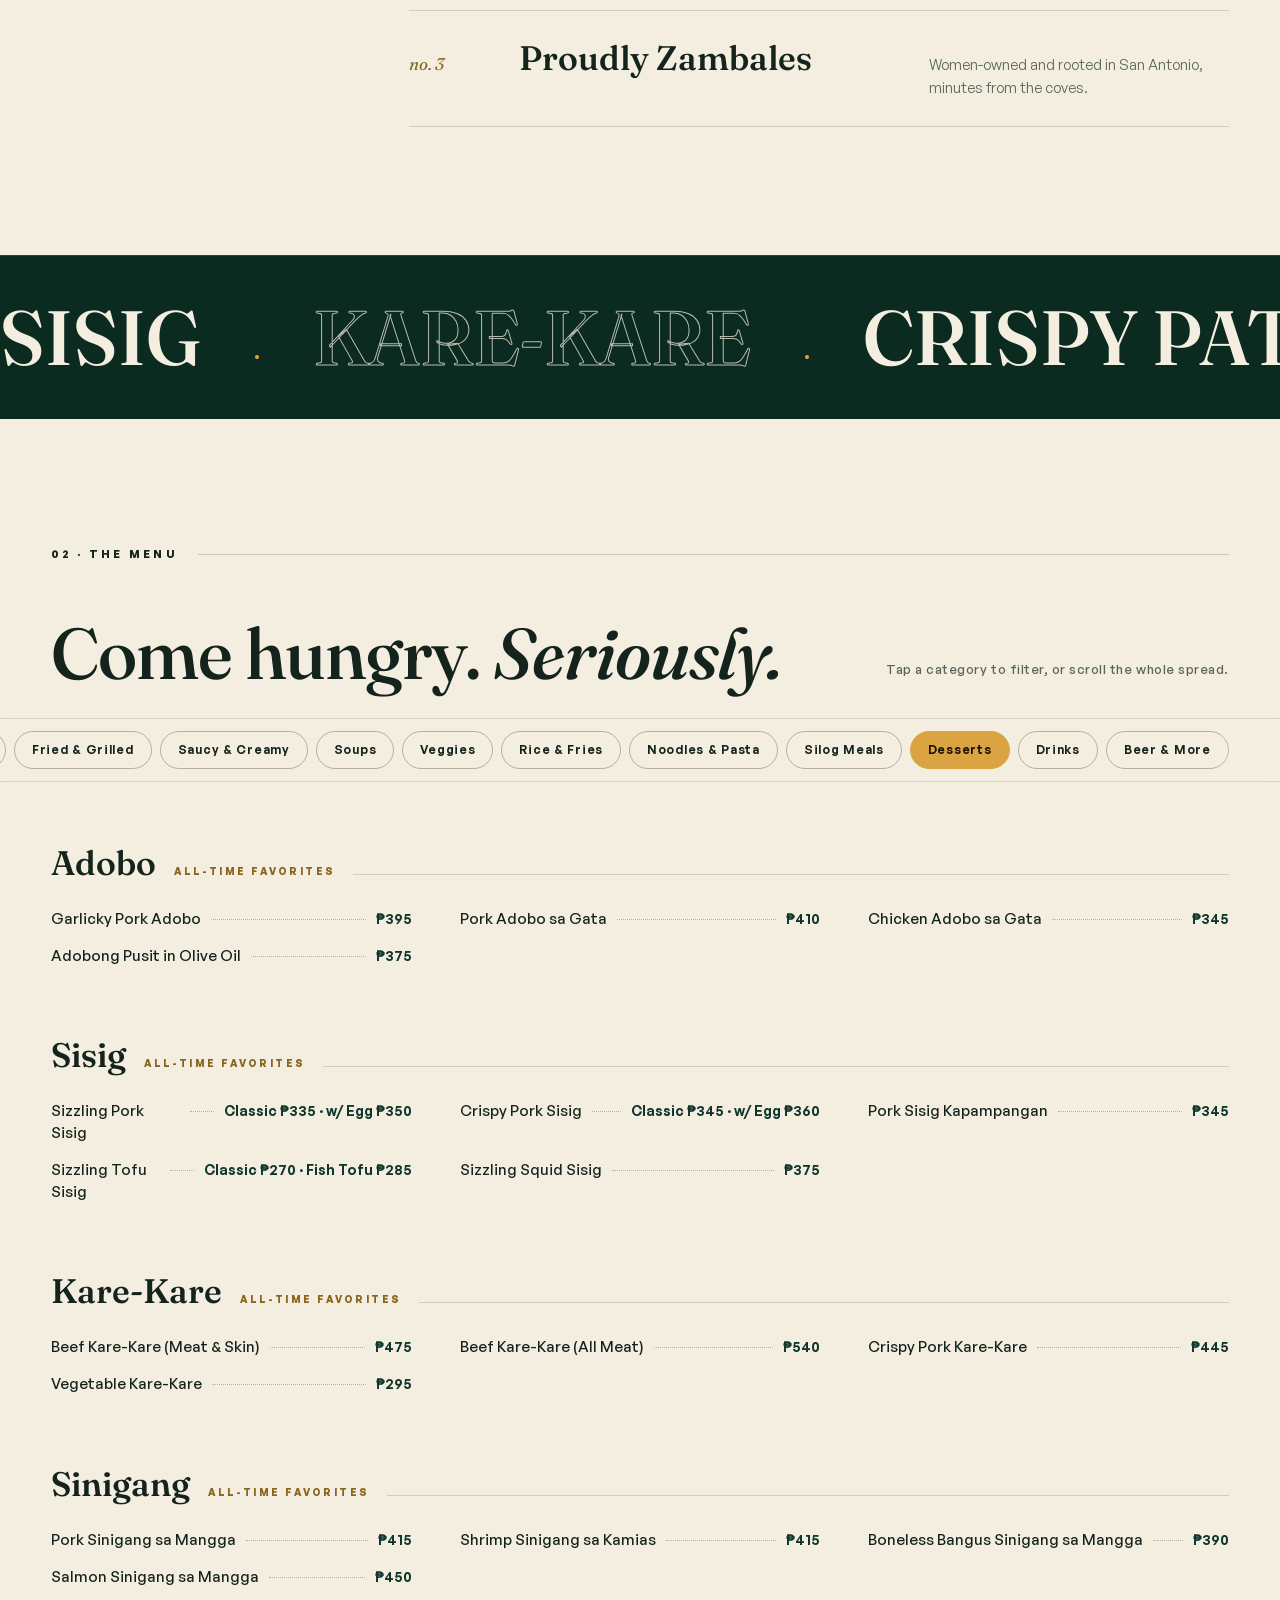
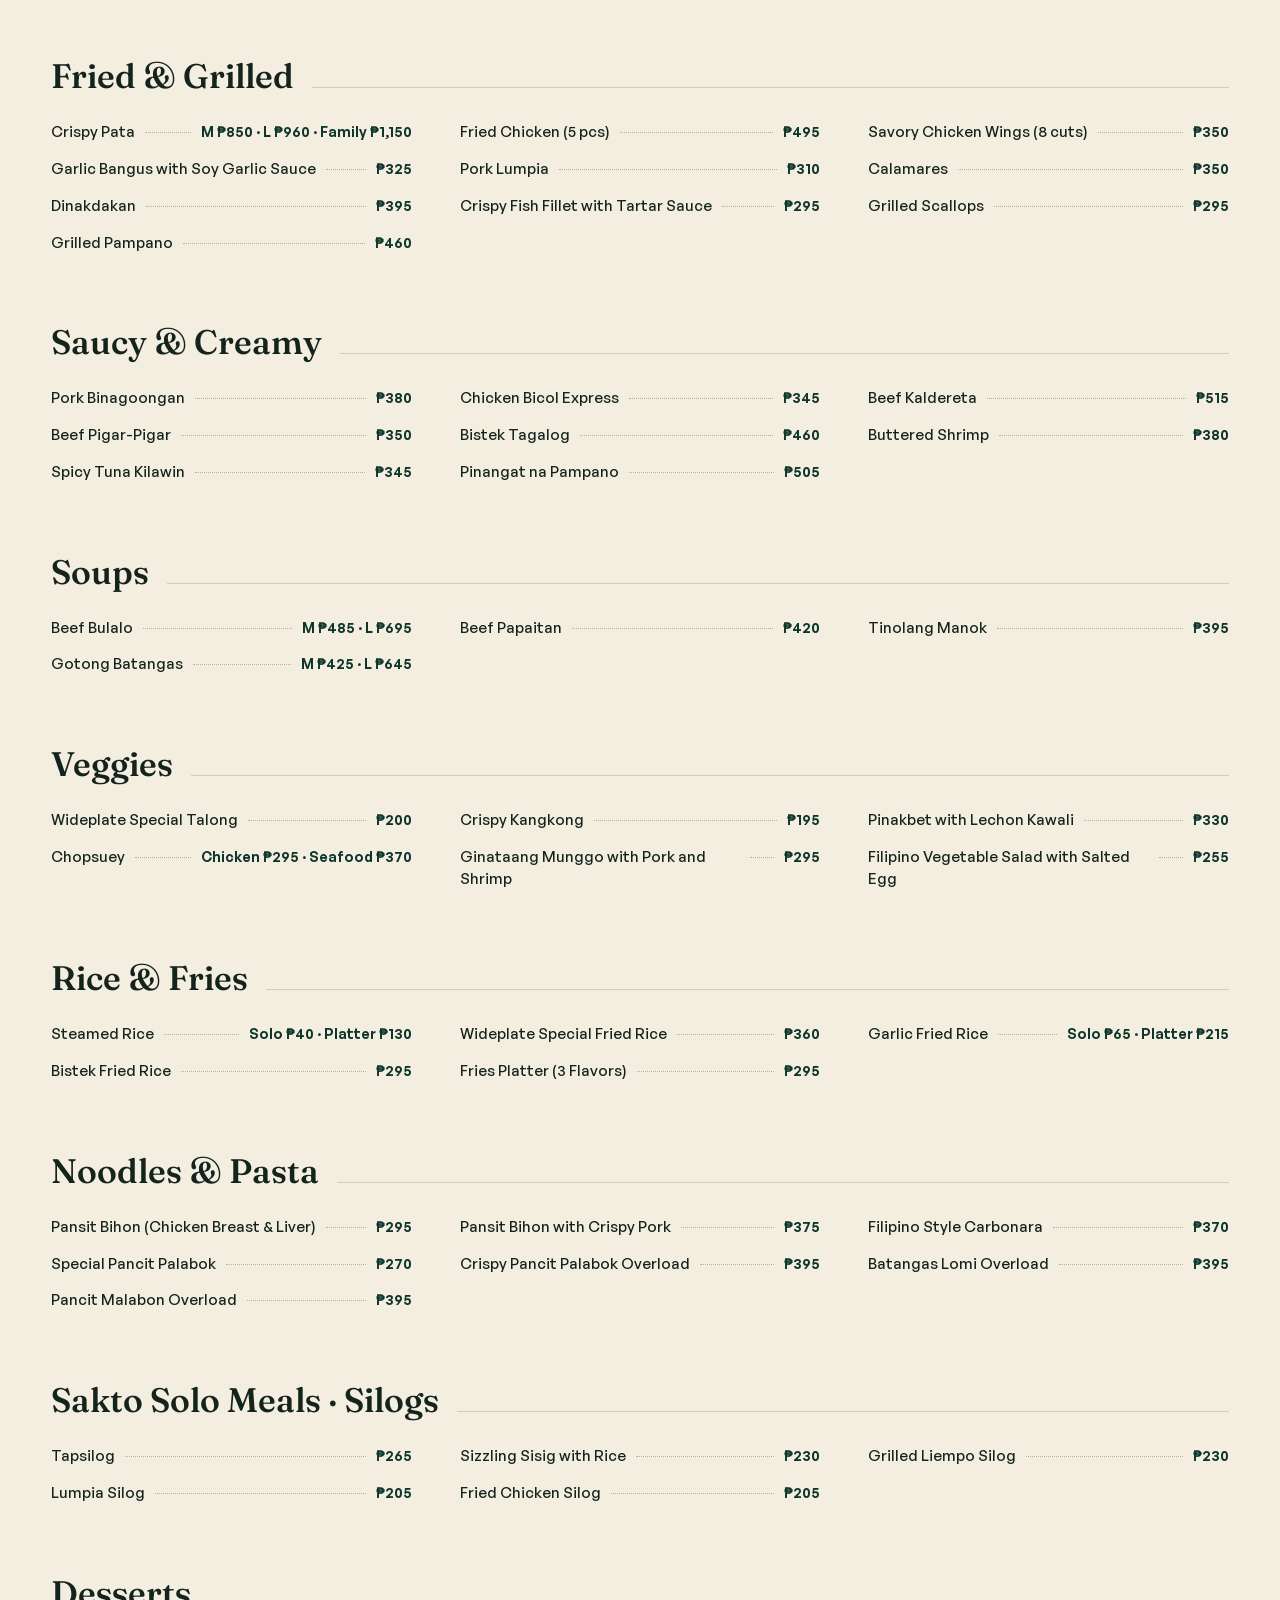
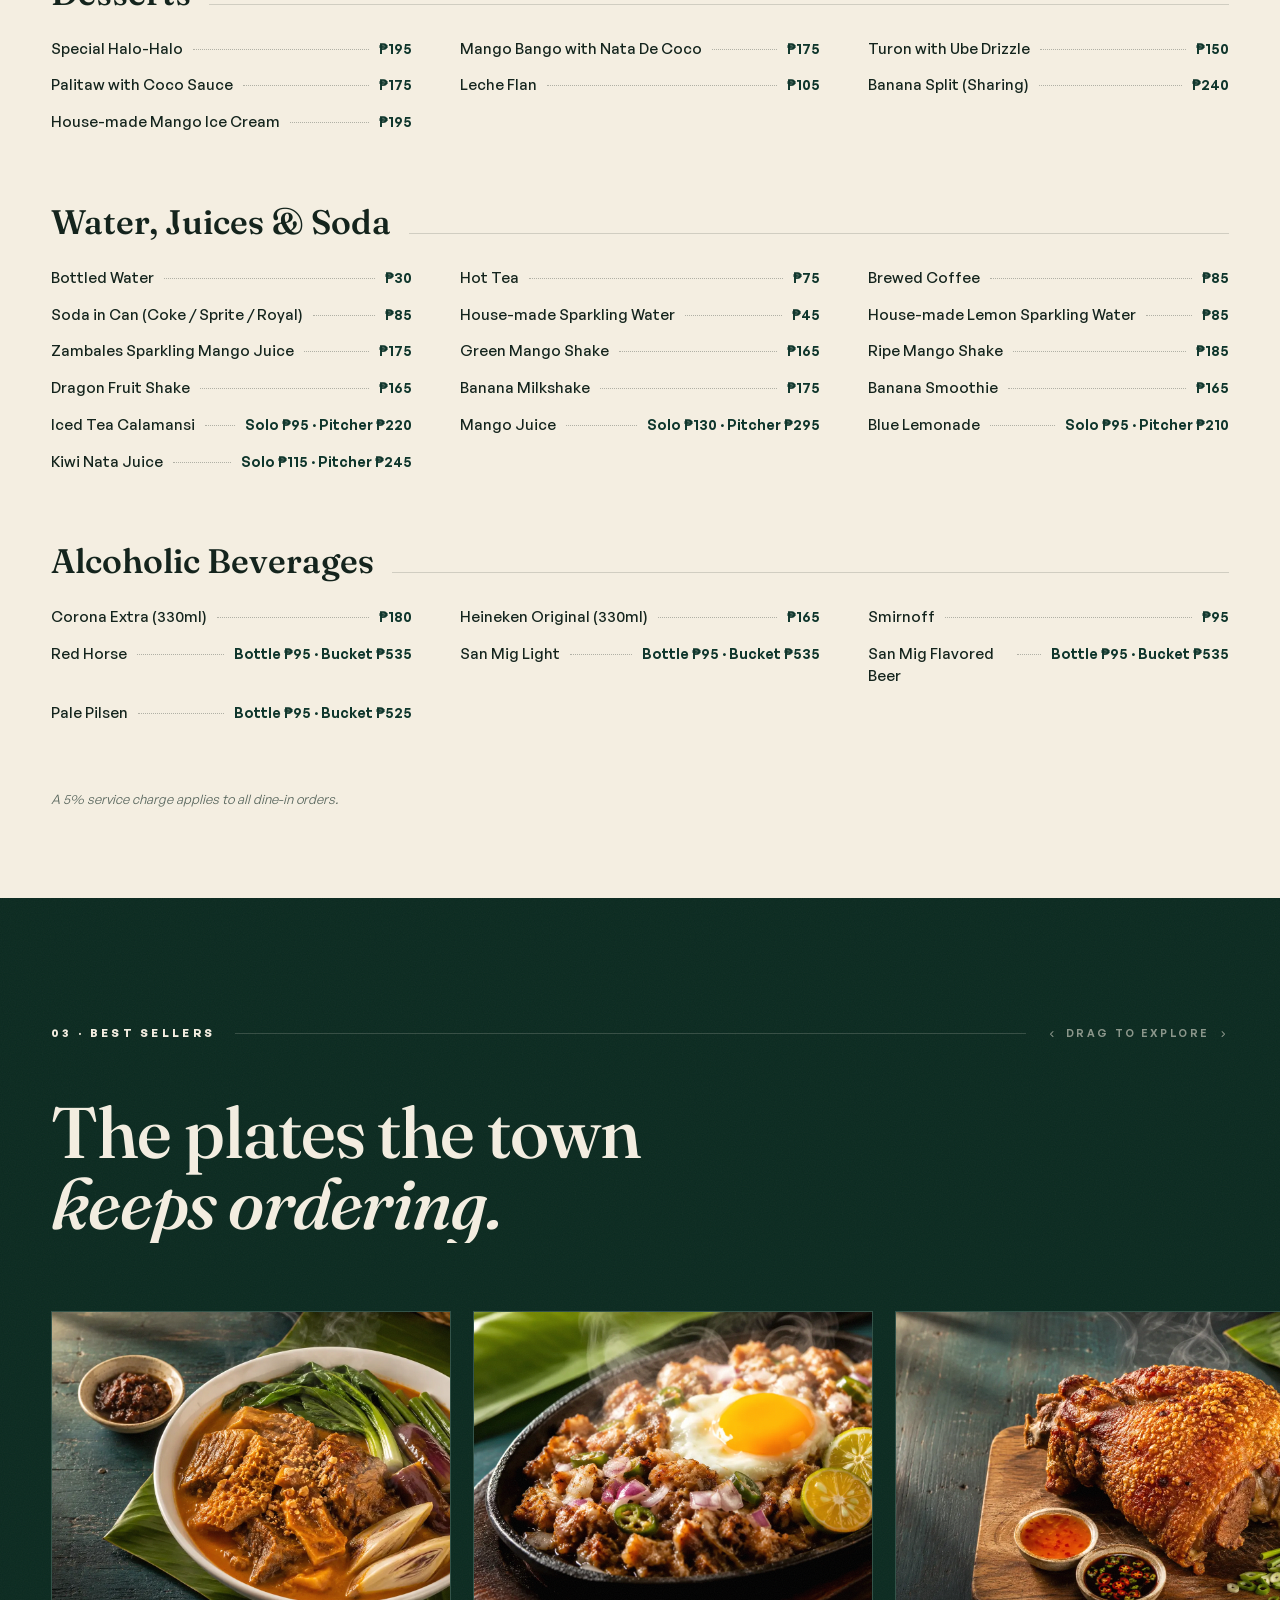
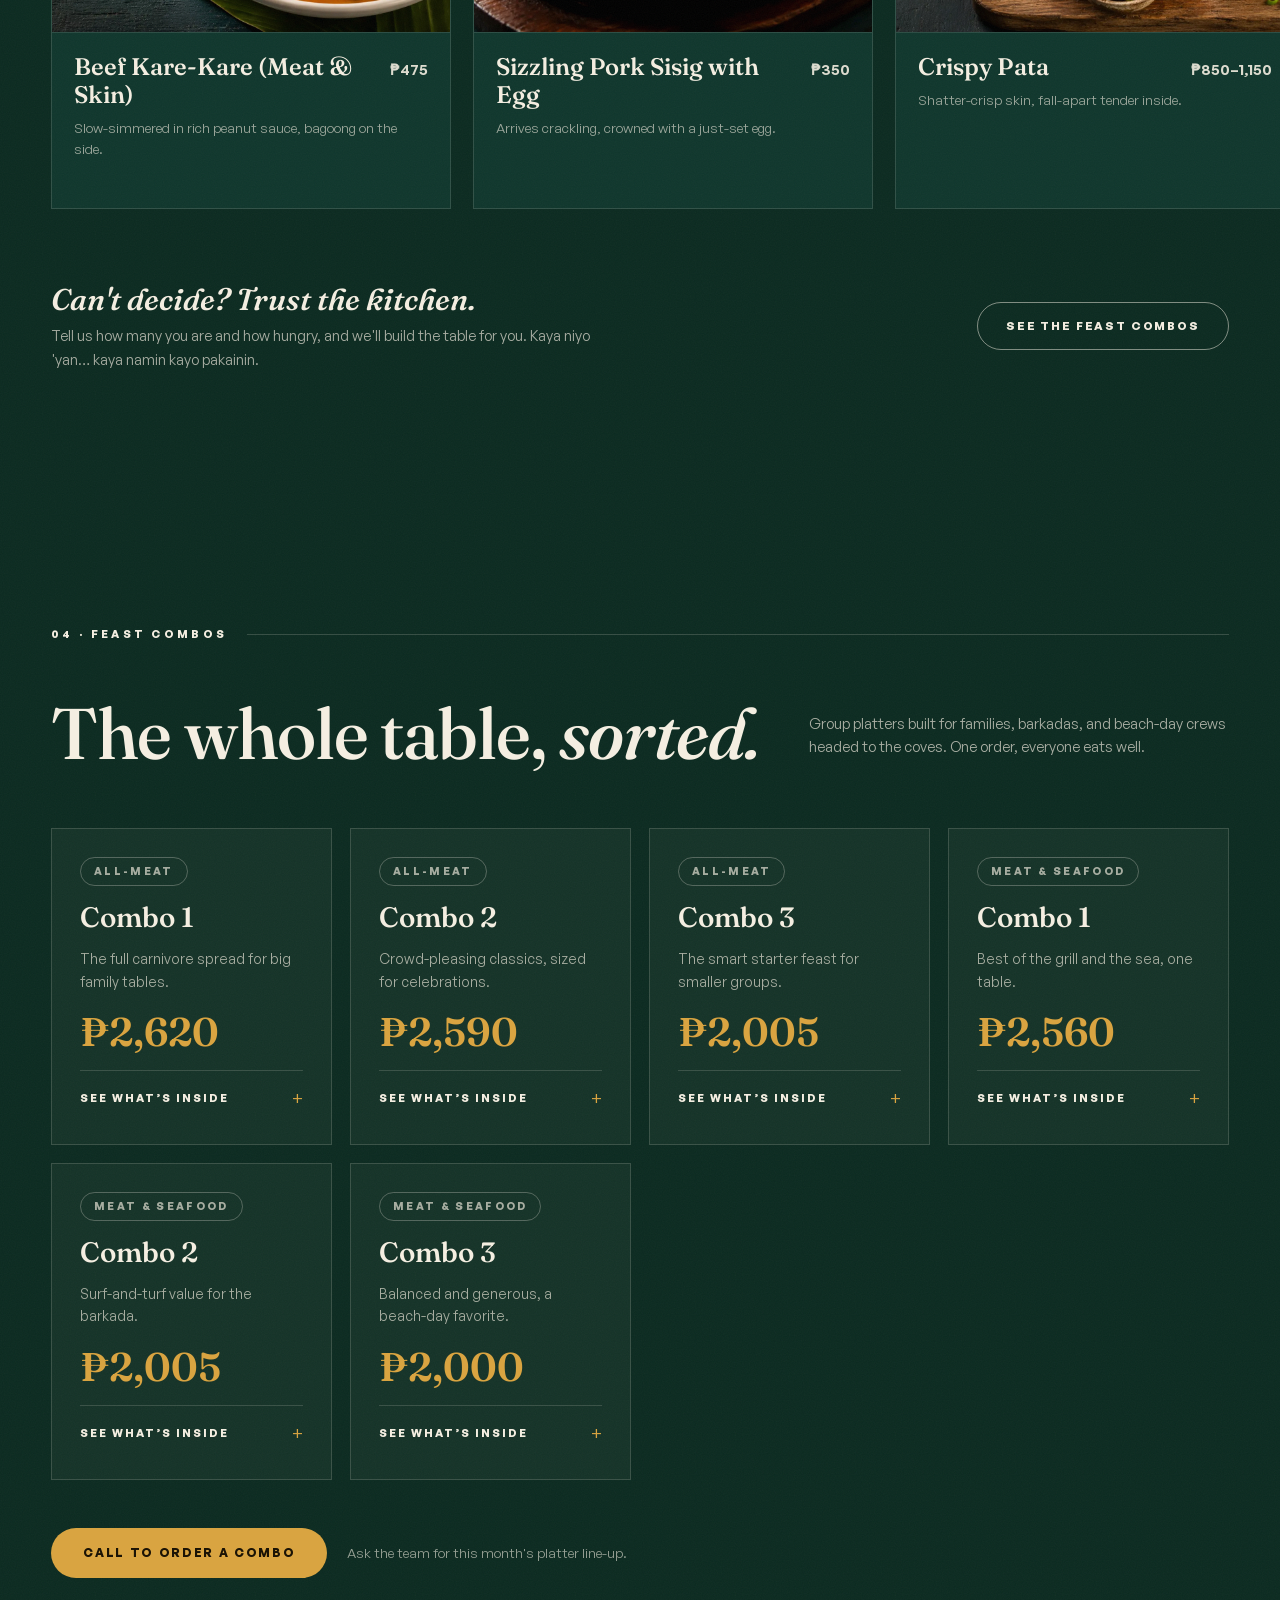
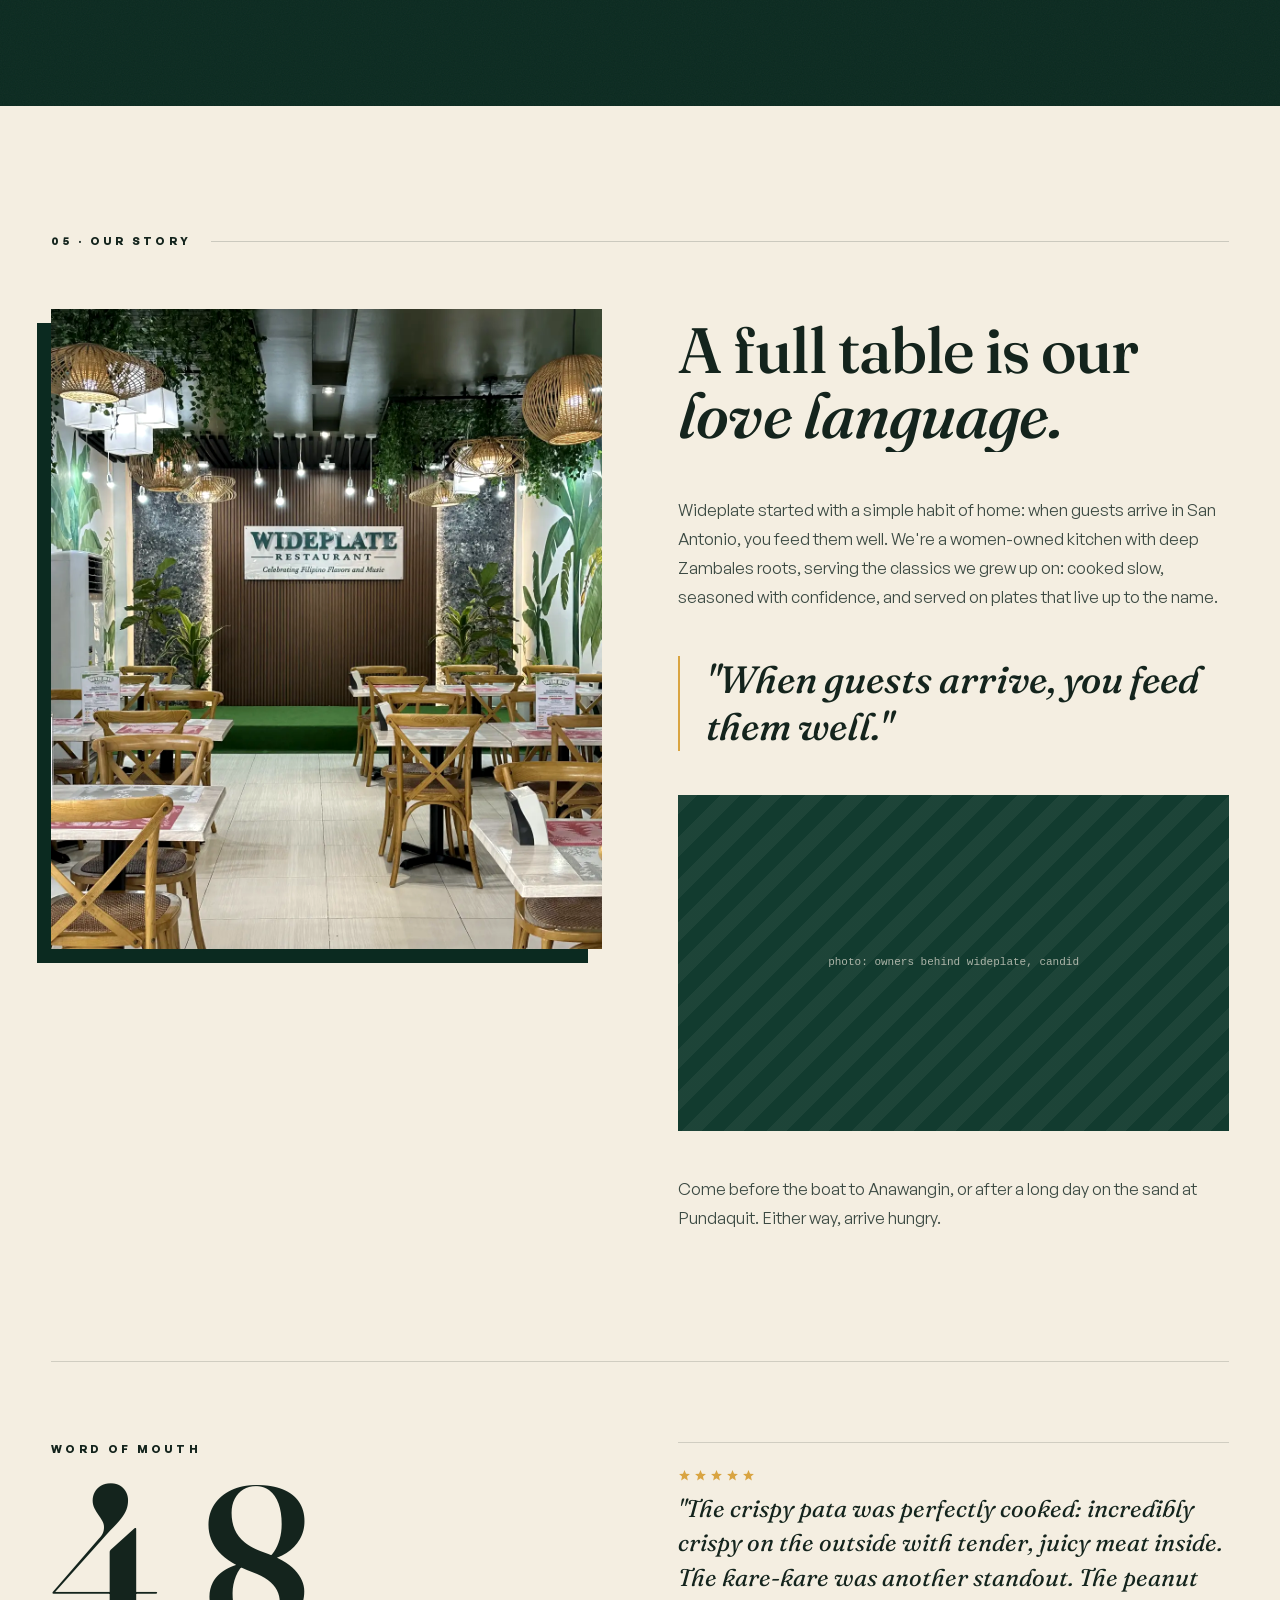
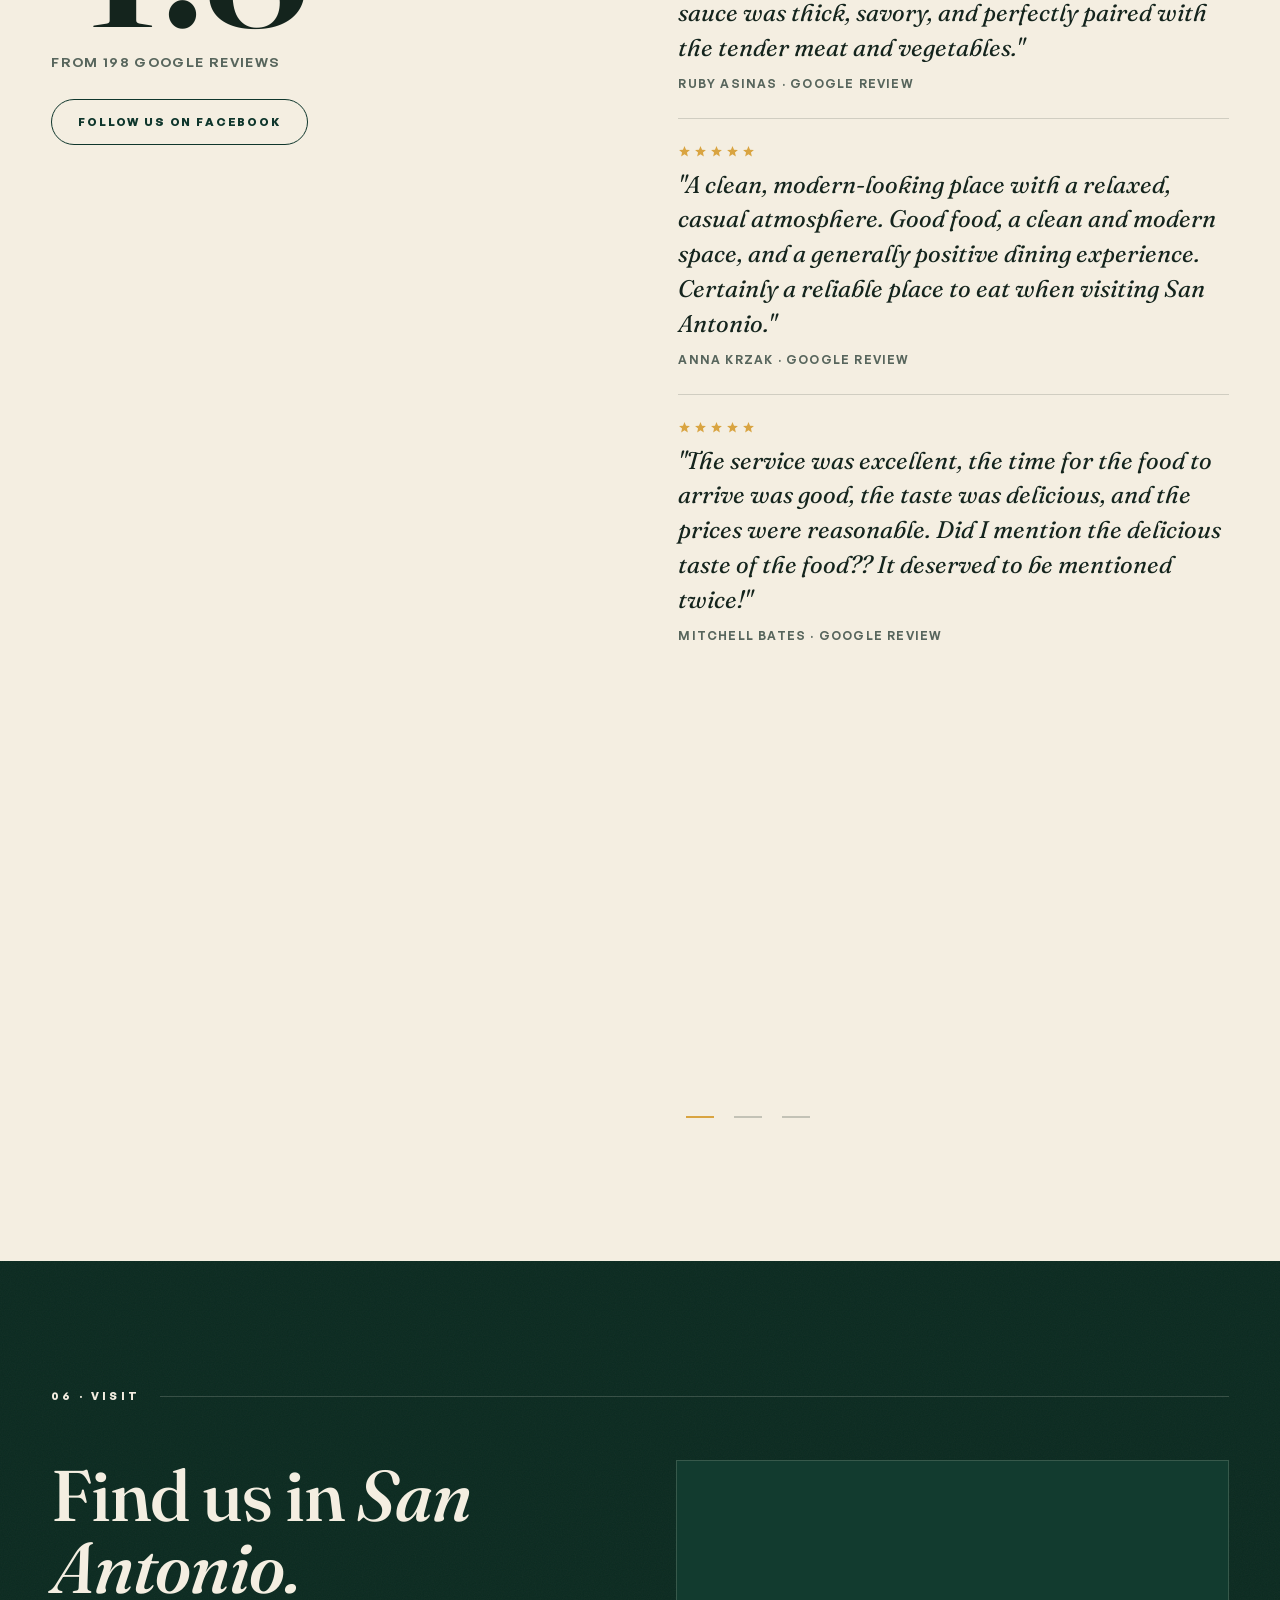
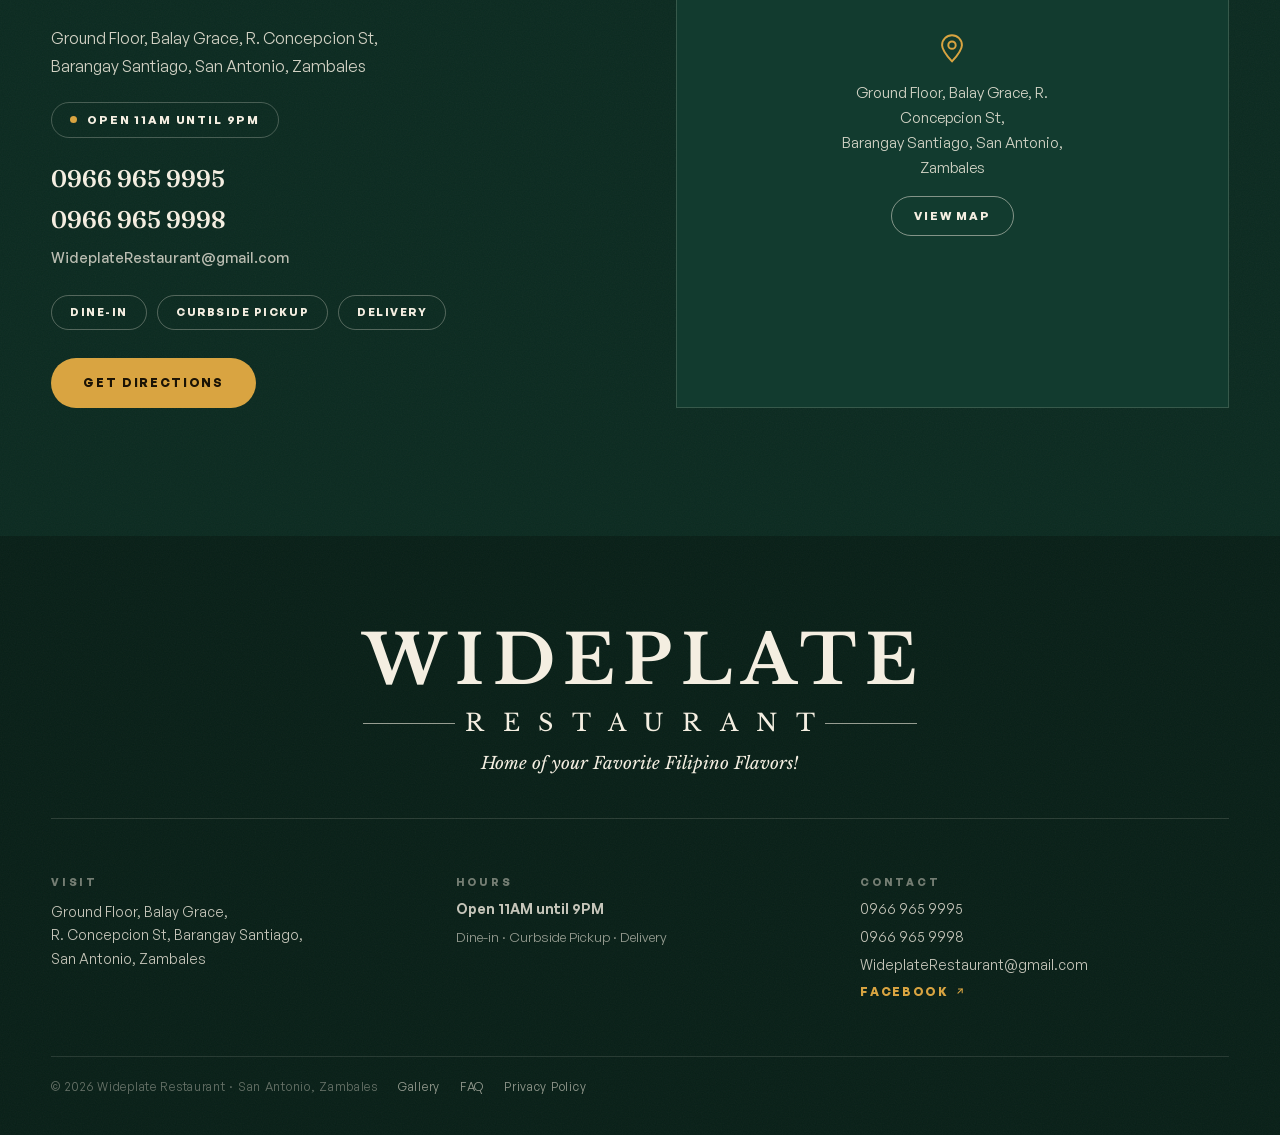
==== commit 0556ec29: "Self-host General Sans; drop the fontshare dependency api.fontshare.com resolves to two IPs and one " ====
--- a/index.html
+++ b/index.html
@@ -8,11 +8,9 @@
 <link rel="icon" type="image/svg+xml" href="data:image/svg+xml,%3Csvg%20xmlns='http://www.w3.org/2000/svg'%20viewBox='0%200%2032%2032'%3E%3Crect%20width='32'%20height='32'%20rx='7'%20fill='%230B2A20'/%3E%3Ctext%20x='16'%20y='24'%20font-family='Georgia,serif'%20font-size='21'%20font-weight='700'%20fill='%23D9A441'%20text-anchor='middle'%3EW%3C/text%3E%3C/svg%3E">
 <link rel="preconnect" href="https://fonts.googleapis.com">
 <link rel="preconnect" href="https://fonts.gstatic.com" crossorigin="anonymous">
-<link rel="preconnect" href="https://api.fontshare.com">
 <link rel="stylesheet" media="print" onload="this.media='all'" href="https://fonts.googleapis.com/css2?family=Fraunces:ital,opsz,wght@0,9..144,300..900;1,9..144,300..900&amp;display=swap">
-<link rel="stylesheet" media="print" onload="this.media='all'" href="https://api.fontshare.com/v2/css?f[]=general-sans@400,500,600,700&amp;display=swap">
 <link rel="stylesheet" media="print" onload="this.media='all'" href="https://fonts.googleapis.com/css2?family=Libre+Baskerville:ital,wght@0,400;0,700;1,400&amp;display=swap">
-<noscript><link rel="stylesheet" href="https://fonts.googleapis.com/css2?family=Fraunces:ital,opsz,wght@0,9..144,300..900;1,9..144,300..900&amp;display=swap"><link rel="stylesheet" href="https://api.fontshare.com/v2/css?f[]=general-sans@400,500,600,700&amp;display=swap"><link rel="stylesheet" href="https://fonts.googleapis.com/css2?family=Libre+Baskerville:ital,wght@0,400;0,700;1,400&amp;display=swap"></noscript>
+<noscript><link rel="stylesheet" href="https://fonts.googleapis.com/css2?family=Fraunces:ital,opsz,wght@0,9..144,300..900;1,9..144,300..900&amp;display=swap"><link rel="stylesheet" href="https://fonts.googleapis.com/css2?family=Libre+Baskerville:ital,wght@0,400;0,700;1,400&amp;display=swap"></noscript>
 <link rel="preload" as="image" href="uploads/wideplatehero1.webp" media="(min-width: 701px)" fetchpriority="high">
 <link rel="preload" as="image" href="uploads/wideplateheromobile1.webp" media="(max-width: 700px)" fetchpriority="high">
 <link rel="stylesheet" href="./css/site.css">
--- a/css/site.css
+++ b/css/site.css
@@ -12,11 +12,41 @@
    each page's <head> so it paints before anything else can. */
 
 /* ---- Base ---- */
+/* ===== General Sans, self-hosted =====
+   Was loaded from api.fontshare.com. That host resolves to two IPs and one of
+   them is a blackhole: curl timed out 3/3 at 20s with the connection never
+   completing, and Chrome (which races both) took 285ms / 1184ms / 300ms /
+   339ms / 4235ms across five cold loads, against 40-105ms for Google Fonts on
+   the same connection. Since General Sans is the body and UI face on every
+   page, that is the whole site's text sitting in Arial for up to four seconds,
+   and indefinitely on any client that does not retry the dead IP.
+
+   Same origin now, so it cannot stall independently of the page itself, and it
+   costs one fewer DNS + TLS handshake. Four weights, 90KB total, already Latin
+   subsets from Fontshare's own webfont kit — no further subsetting needed.
+
+   Licence: ITF Free Font License. Free for commercial use, self-hosting is an
+   explicitly supported distribution route; reselling or redistributing the
+   font files is not. We do neither.
+
+   The .woff format is deliberately not carried: every browser that supports
+   :focus-visible and 100lvh, which this site already requires, supports woff2. */
+@font-face { font-family: 'General Sans'; src: url('../fonts/general-sans-400.woff2') format('woff2'); font-weight: 400; font-style: normal; font-display: swap; }
+@font-face { font-family: 'General Sans'; src: url('../fonts/general-sans-500.woff2') format('woff2'); font-weight: 500; font-style: normal; font-display: swap; }
+@font-face { font-family: 'General Sans'; src: url('../fonts/general-sans-600.woff2') format('woff2'); font-weight: 600; font-style: normal; font-display: swap; }
+@font-face { font-family: 'General Sans'; src: url('../fonts/general-sans-700.woff2') format('woff2'); font-weight: 700; font-style: normal; font-display: swap; }
+
 :root { --gold: #D9A441; --gutter: clamp(24px, 4vw, 96px); }
 html { background: #081F17; }
 body { margin: 0; background: #F4EEE1; color: #14241D; font-family: 'General Sans', 'Helvetica Neue', sans-serif; -webkit-font-smoothing: antialiased; }
 a { color: #0F362C; }
-a:hover { color: #C9862B; }
+/* Amber is the hover colour for a TEXT link. Pill buttons are <a> elements
+   too, and they own their label colour: repainting a gold pill's label amber
+   put amber on gold, which is roughly 1.6:1 and effectively unreadable. The
+   :not() is what keeps a global text-link rule from reaching into buttons —
+   without it, every filled button ever added has to remember to override this
+   one declaration, and the first one that forgets ships an invisible label. */
+a:not([class*="wl-btn"]):not([class*="-dir"]):hover { color: #C9862B; }
 /* <button> does not inherit font-family and Chrome's UA default for it is
    Arial. Without this, any button with visible text silently falls off the
    type system. */
--- a/css/home.css
+++ b/css/home.css
@@ -107,7 +107,10 @@
        ended up rendering in Arial instead of General Sans. One rule at the
        control level, rather than a font-family on each label that needs it. */
     button { font-family: inherit; }
-    a:hover { color: #C9862B; }
+    /* Duplicate of site.css's rule, and it carries the same exclusion for the
+       same reason: text links go amber on hover, pill buttons keep their own
+       label colour. Amber on gold is unreadable. Change one, change both. */
+    a:not([class*="wl-btn"]):not([class*="-dir"]):hover { color: #C9862B; }
     @keyframes wpkb { from { transform: scale(1); } to { transform: scale(1.07); } }
     @keyframes wpintro { from { transform: translateY(112%); } to { transform: translateY(0); } }
     @keyframes wpfadein { from { opacity: 0; } to { opacity: 1; } }
@@ -185,8 +188,10 @@
        section, and Facebook blue is deliberately NOT used here — this one is a
        cream-on-green outline that belongs to the site, not a brand button). */
     .wl-btn-outline-light { transition: background 0.18s ease, border-color 0.18s ease, translate 0.18s ease, transform 0.25s cubic-bezier(0.16,1,0.3,1); }
-    .wl-btn-outline-light:hover { background: rgba(244,238,225,0.12); border-color: #F4EEE1; }
-    .wl-btn-outline-light:active { background: rgba(244,238,225,0.2); translate: 0 1px; }
+    /* Same `a:hover` amber problem, milder: the ghost pill's cream label was
+       going amber against a dark green hero. It stays cream. */
+    .wl-btn-outline-light:hover { background: rgba(244,238,225,0.12); border-color: #F4EEE1; color: #F4EEE1; }
+    .wl-btn-outline-light:active { background: rgba(244,238,225,0.2); color: #F4EEE1; translate: 0 1px; }
     .wl-btn-seecombos:active { background: #E6DFCE !important; color: #0B2A20 !important; translate: 0 1px; }
     .wl-btn-fb:active { background: #082018 !important; color: #F4EEE1 !important; translate: 0 1px; }
 
@@ -244,9 +249,17 @@
     .wl-btn-gold.is-nav { font-size: 11.5px; padding: 12px 22px; white-space: nowrap; }
     .wl-btn-gold.is-hero { font-size: 12.5px; padding: 18px 34px; }
     /* Hover and press: the deep shadow was already the house look for this
-       button, so the lift keeps it and only the press steps it down. */
-    .wl-btn-gold:hover { background: #E3B45C; translate: 0 -2px; box-shadow: 0 14px 38px rgba(217,164,65,0.4); }
-    .wl-btn-gold:active { background: #C08F33; translate: 0 1px; box-shadow: 0 4px 12px rgba(217,164,65,0.28); }
+       button, so the lift keeps it and only the press steps it down.
+
+       `color` is re-stated on BOTH states on purpose. site.css and this file
+       both carry a global `a:hover { color: #C9862B }`, which is amber, and
+       these pills are <a> elements — so hovering a gold button repainted its
+       label amber ON gold and the text nearly vanished. Dark ink is what the
+       label is at rest and it is what it stays: #1B1305 on #E3B45C is about
+       10:1, while white on gold is under 2:1 and would fail outright. Any new
+       filled button needs this line too. */
+    .wl-btn-gold:hover { background: #E3B45C; color: #1B1305; translate: 0 -2px; box-shadow: 0 14px 38px rgba(217,164,65,0.4); }
+    .wl-btn-gold:active { background: #C08F33; color: #1B1305; translate: 0 1px; box-shadow: 0 4px 12px rgba(217,164,65,0.28); }
     .wl-btn-outline-light:hover { background: rgba(244,238,225,0.12); }
     .wl-btn-seecombos:hover { background: #F4EEE1 !important; color: #0B2A20 !important; }
     .wl-btn-fb:hover { background: #0F362C !important; color: #F4EEE1 !important; }
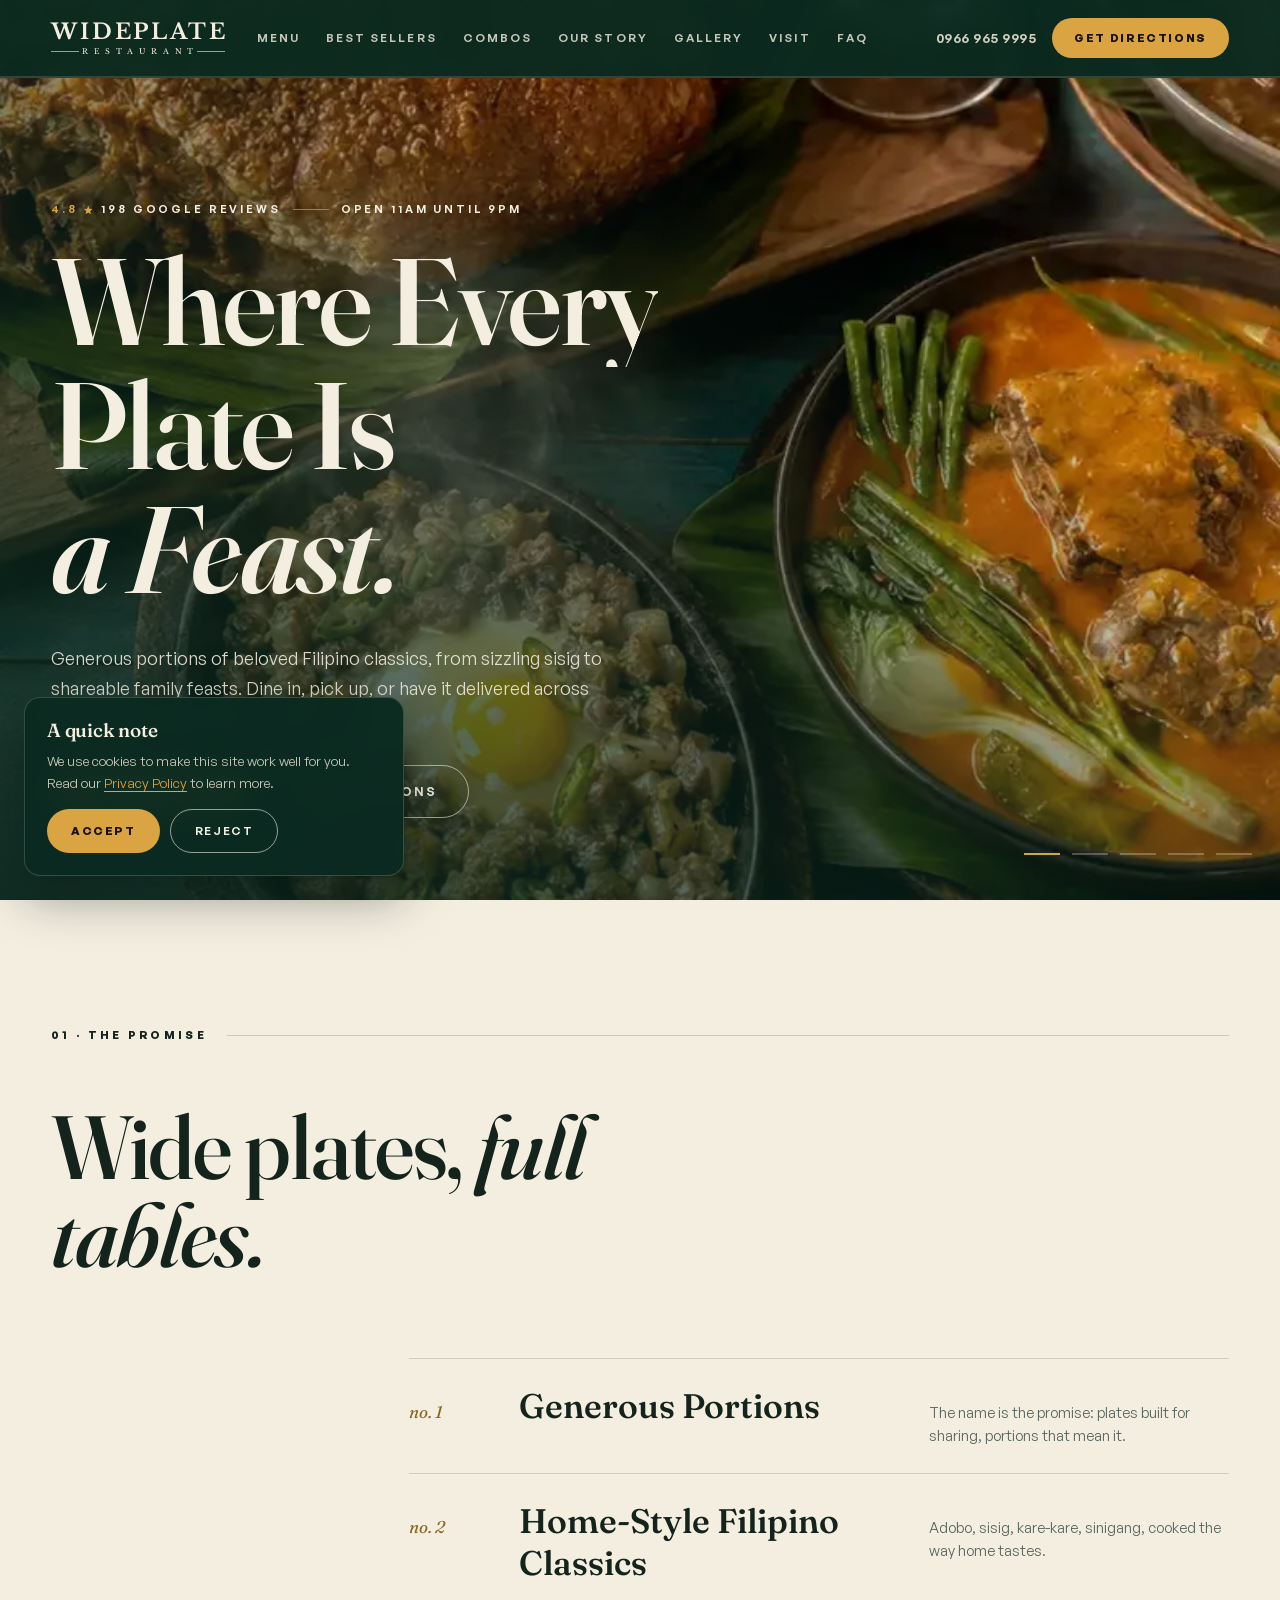
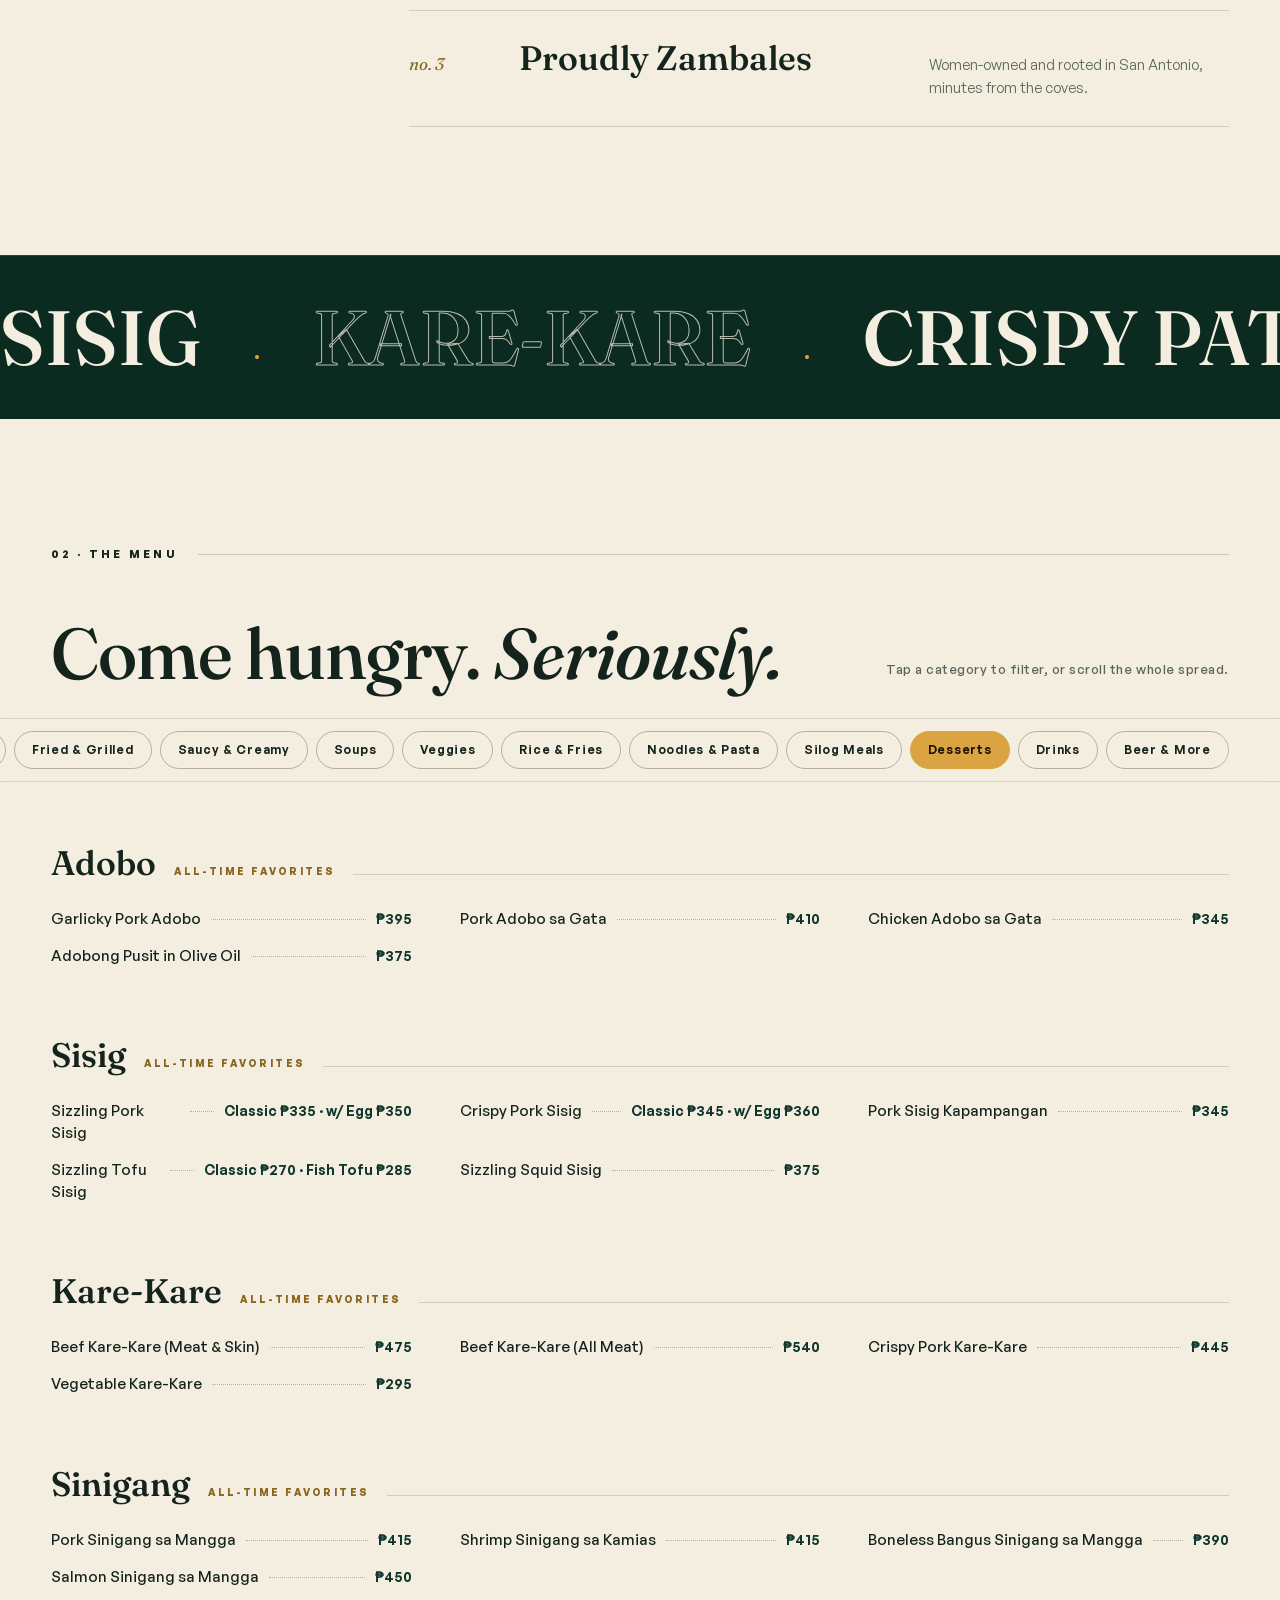
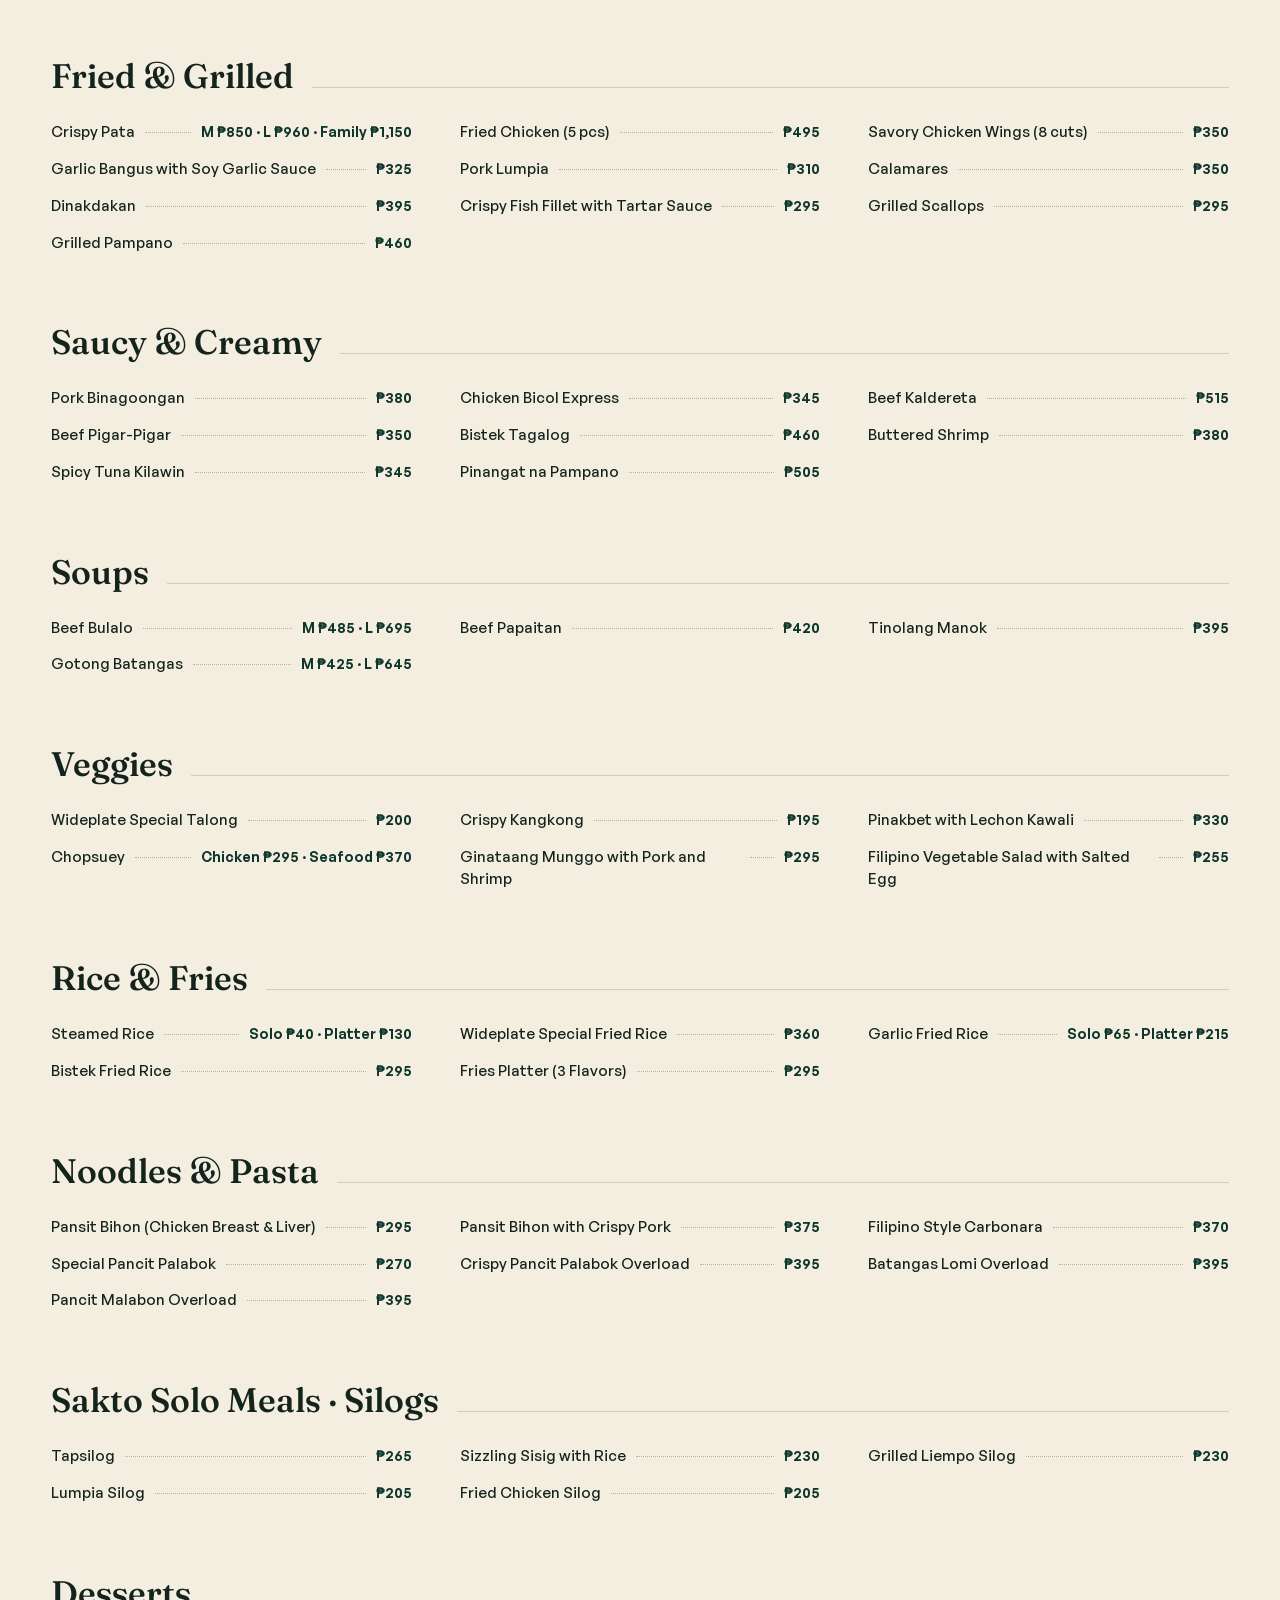
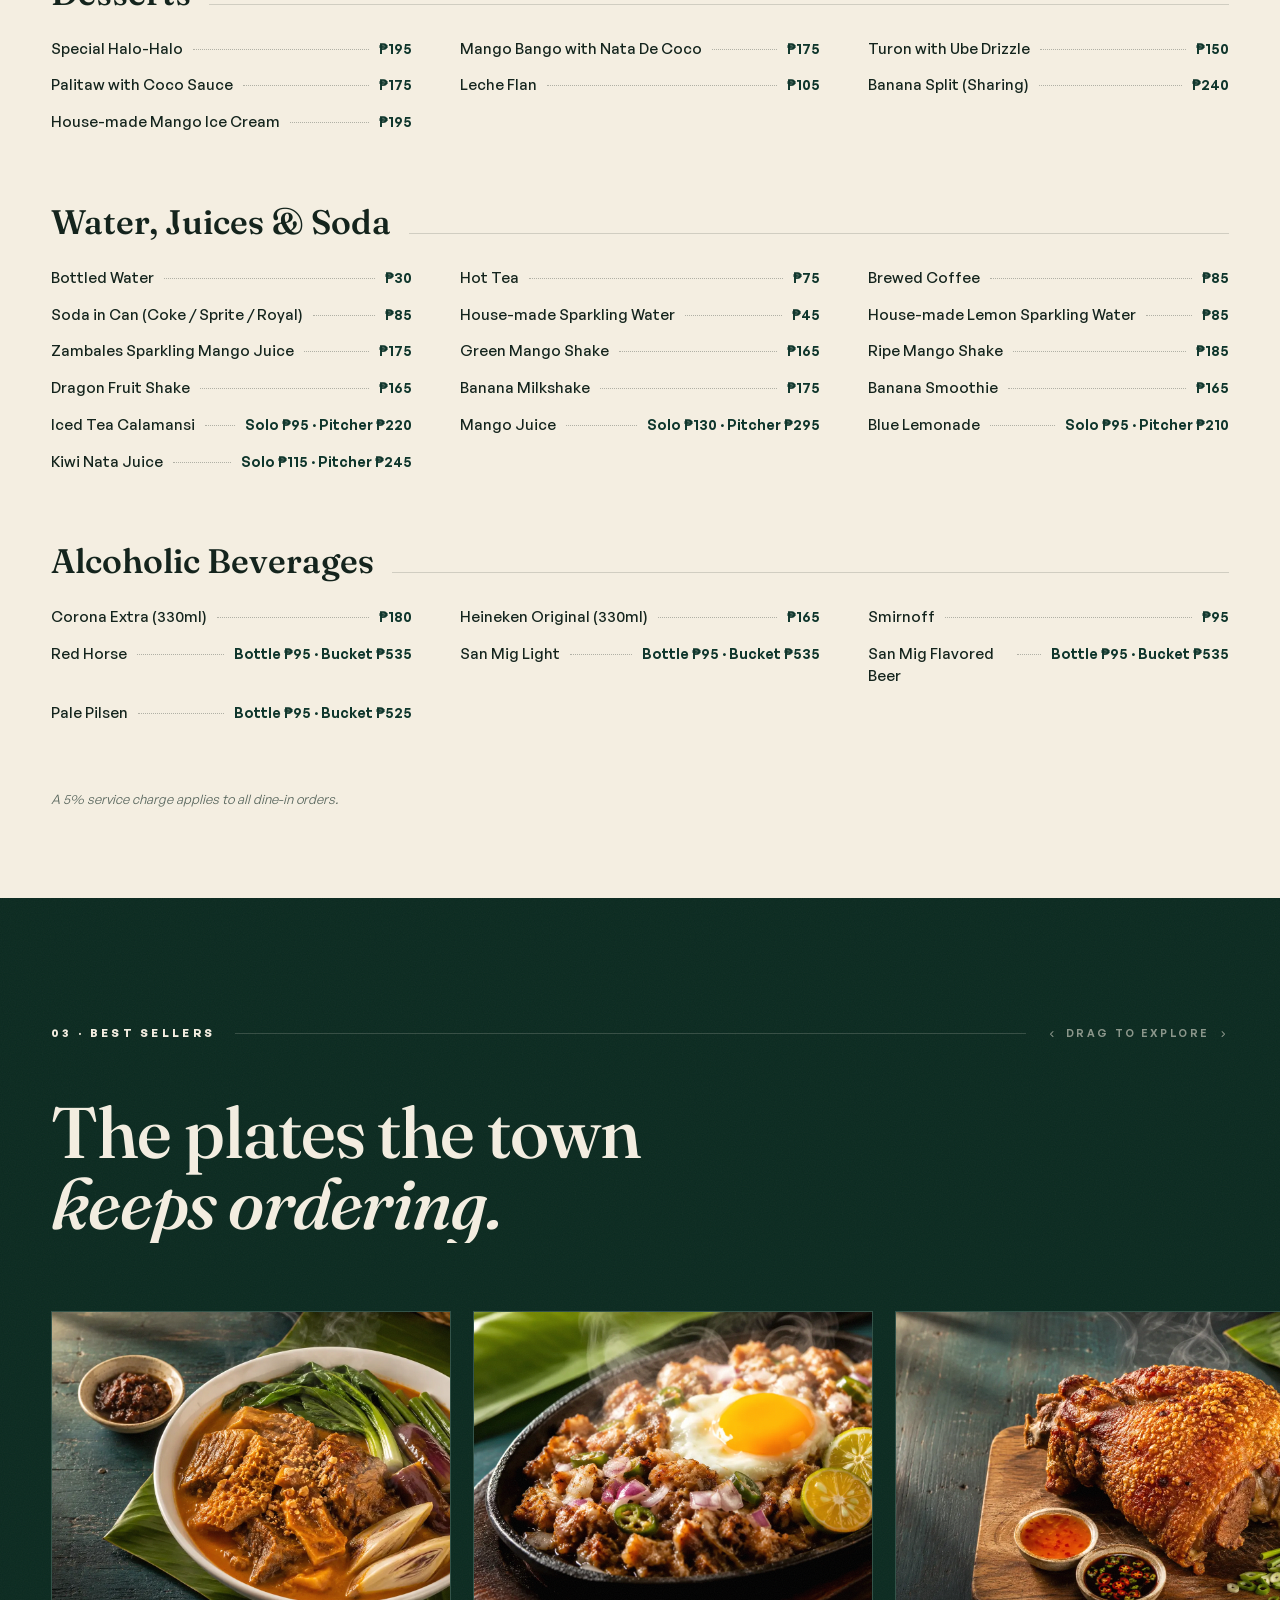
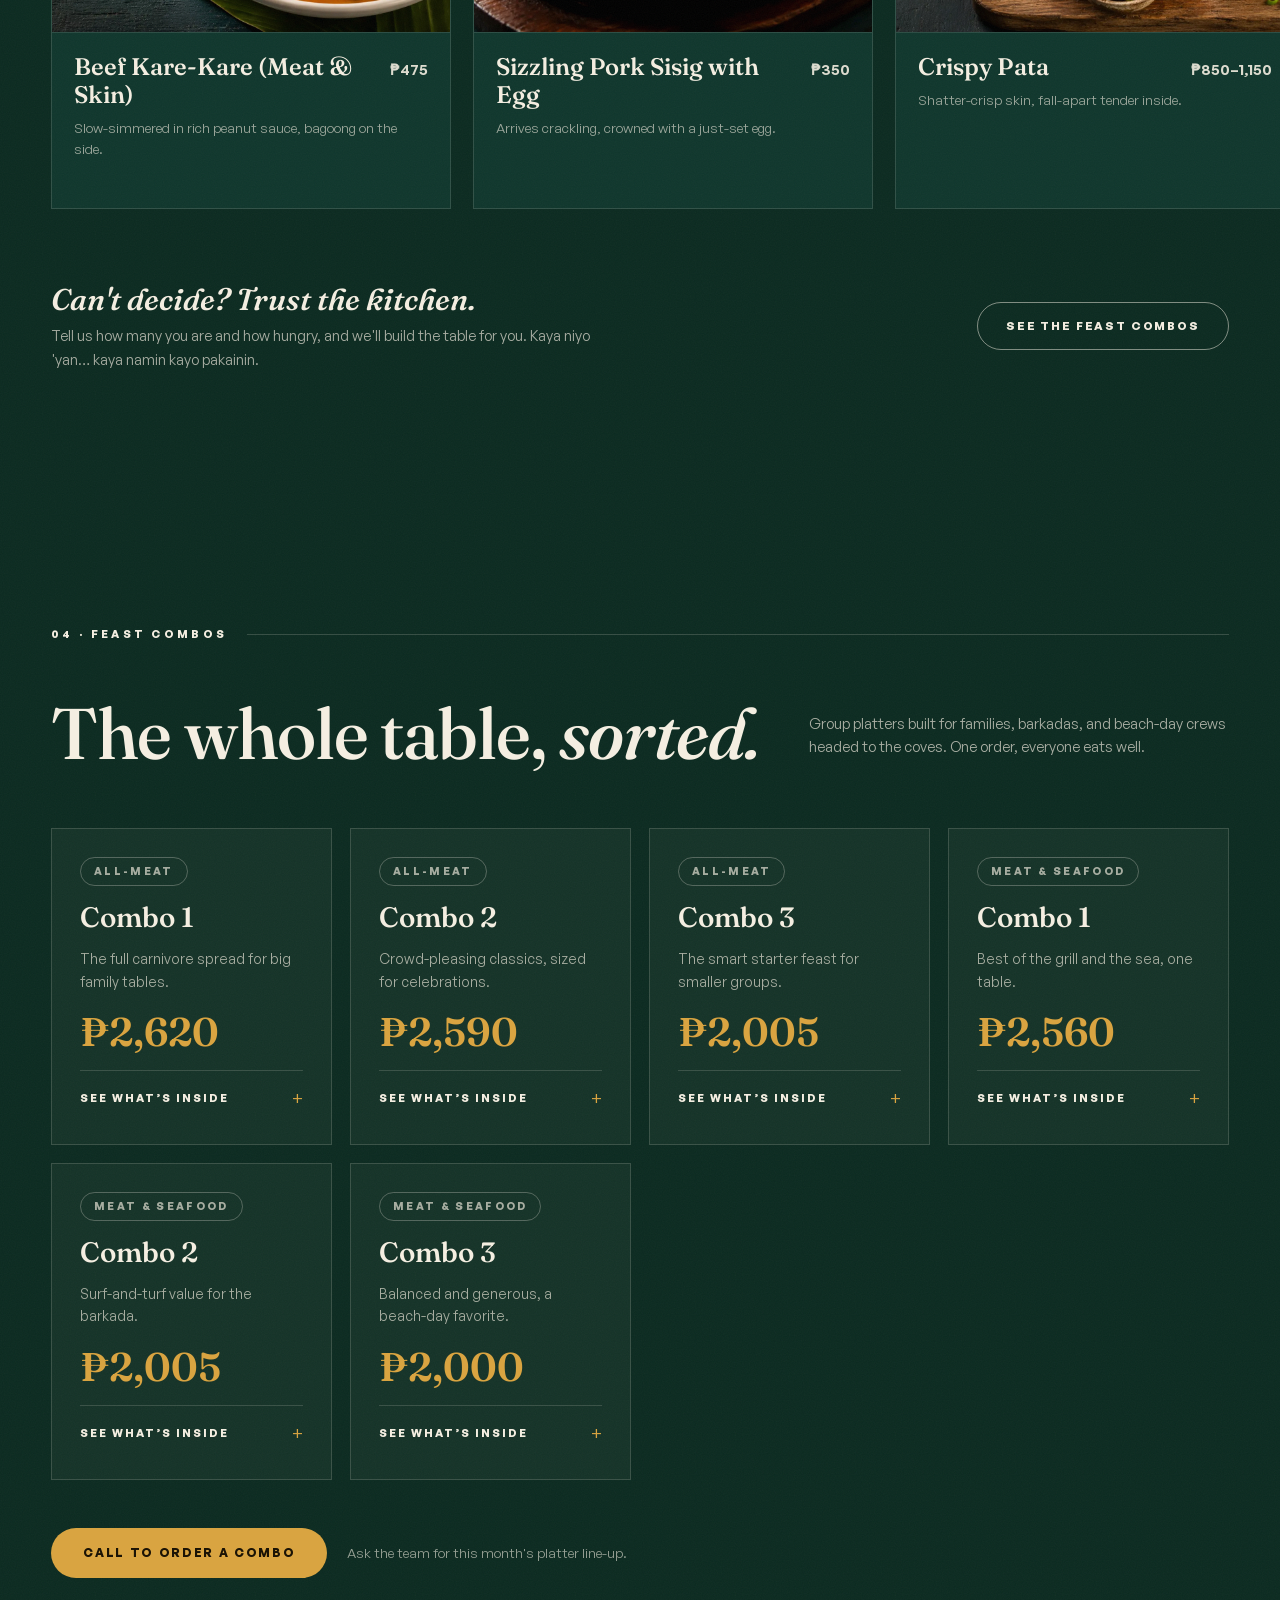
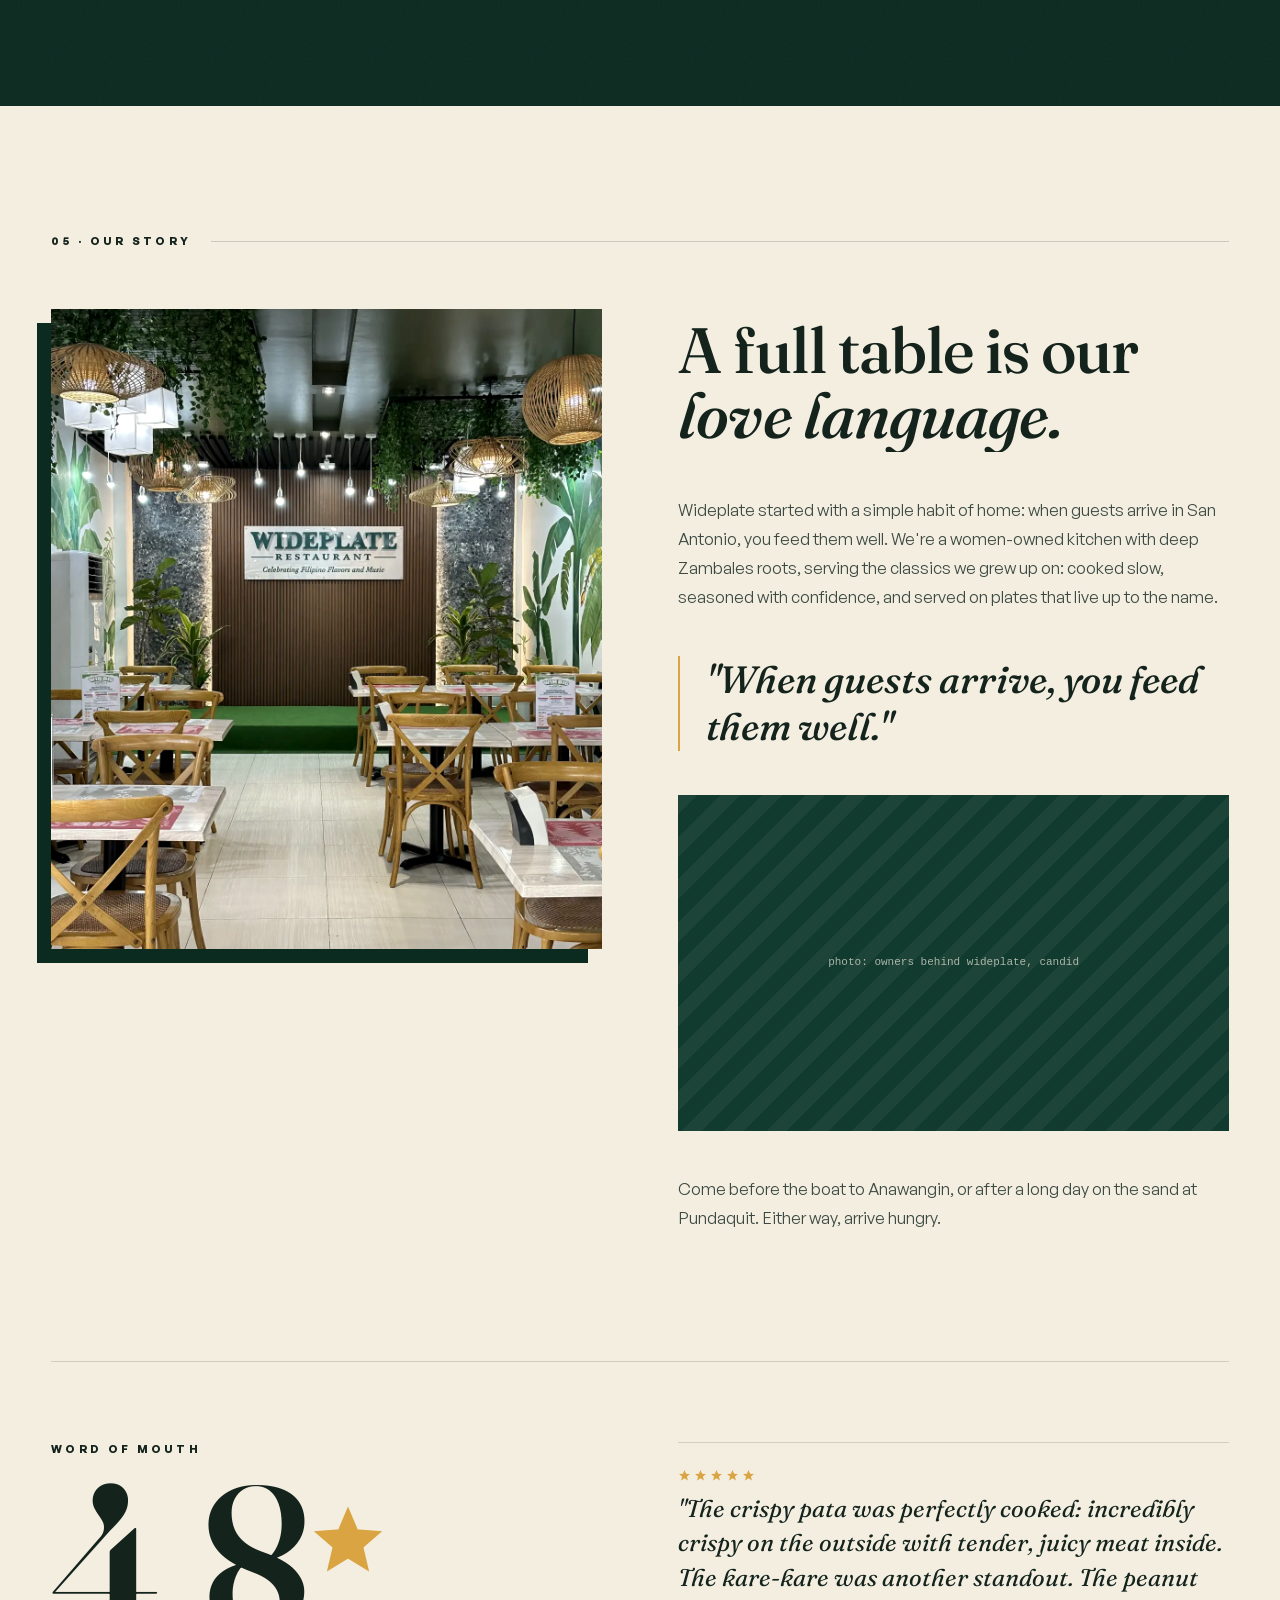
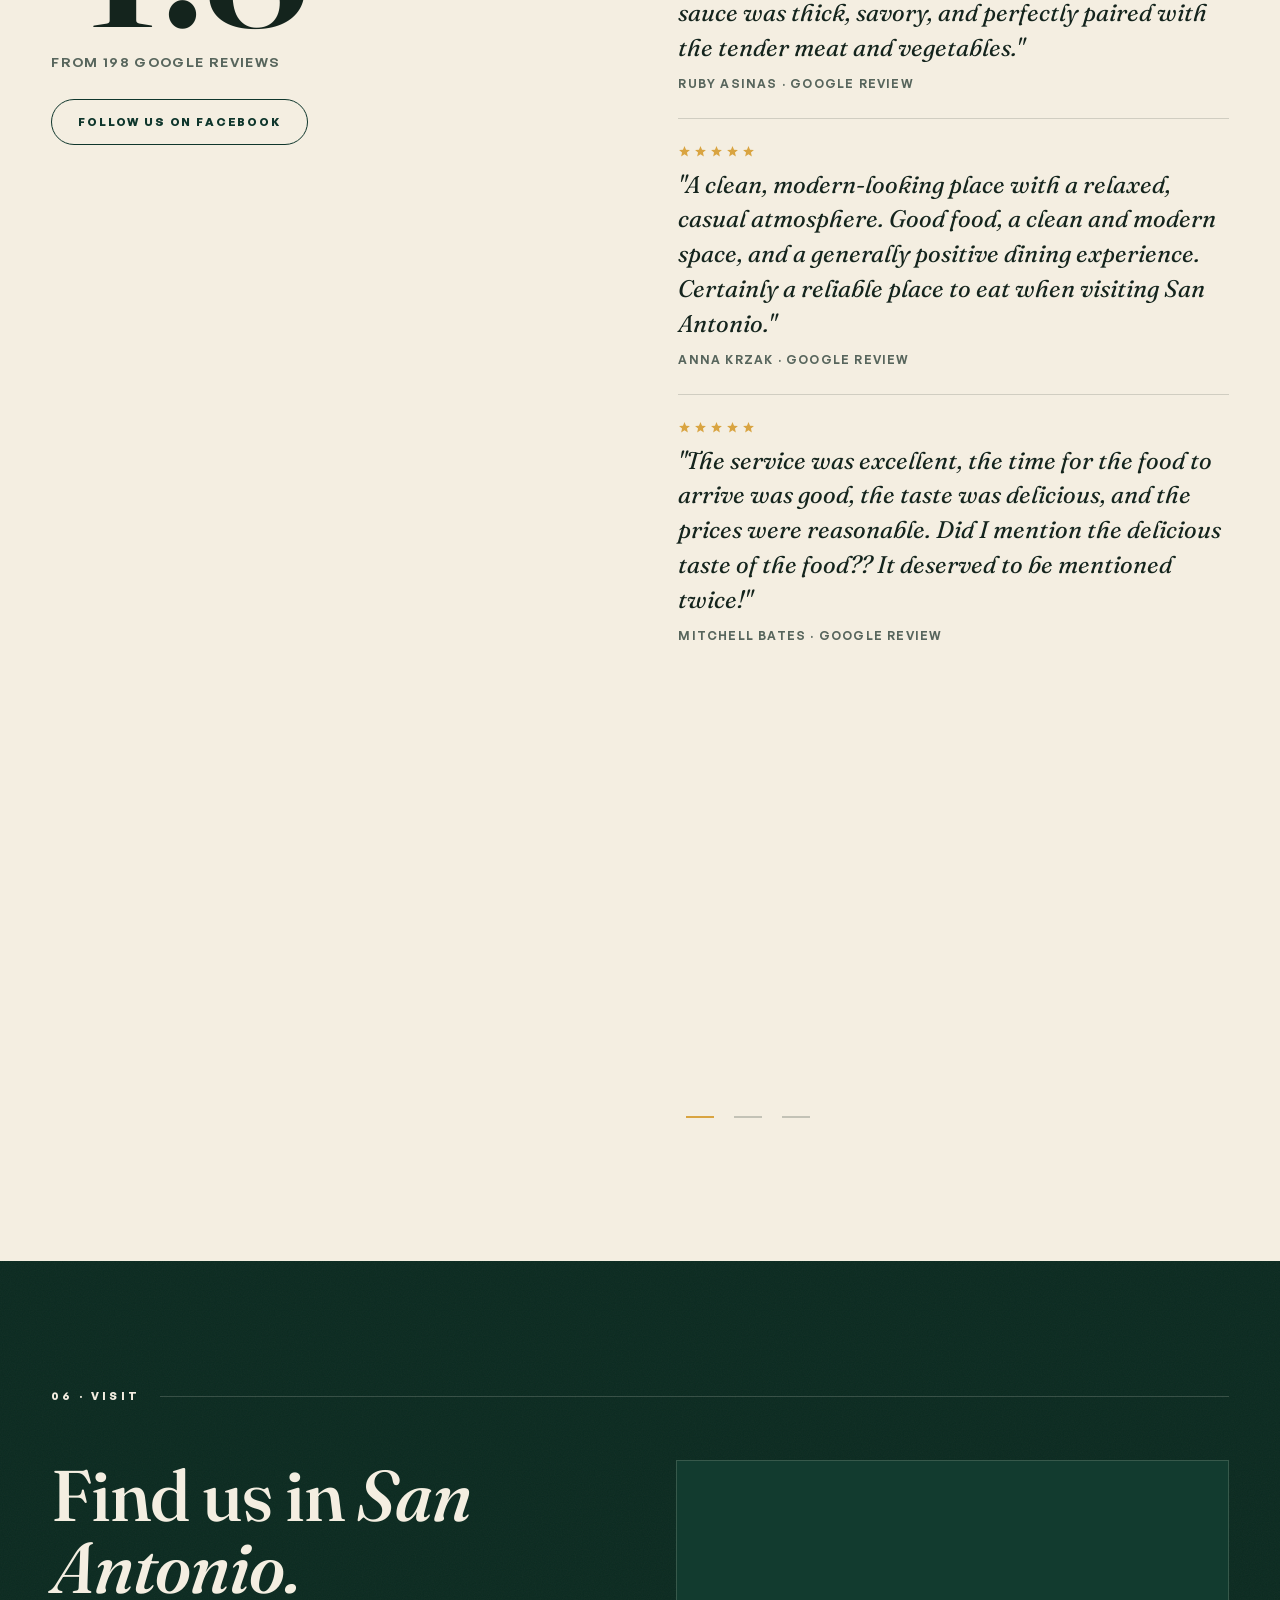
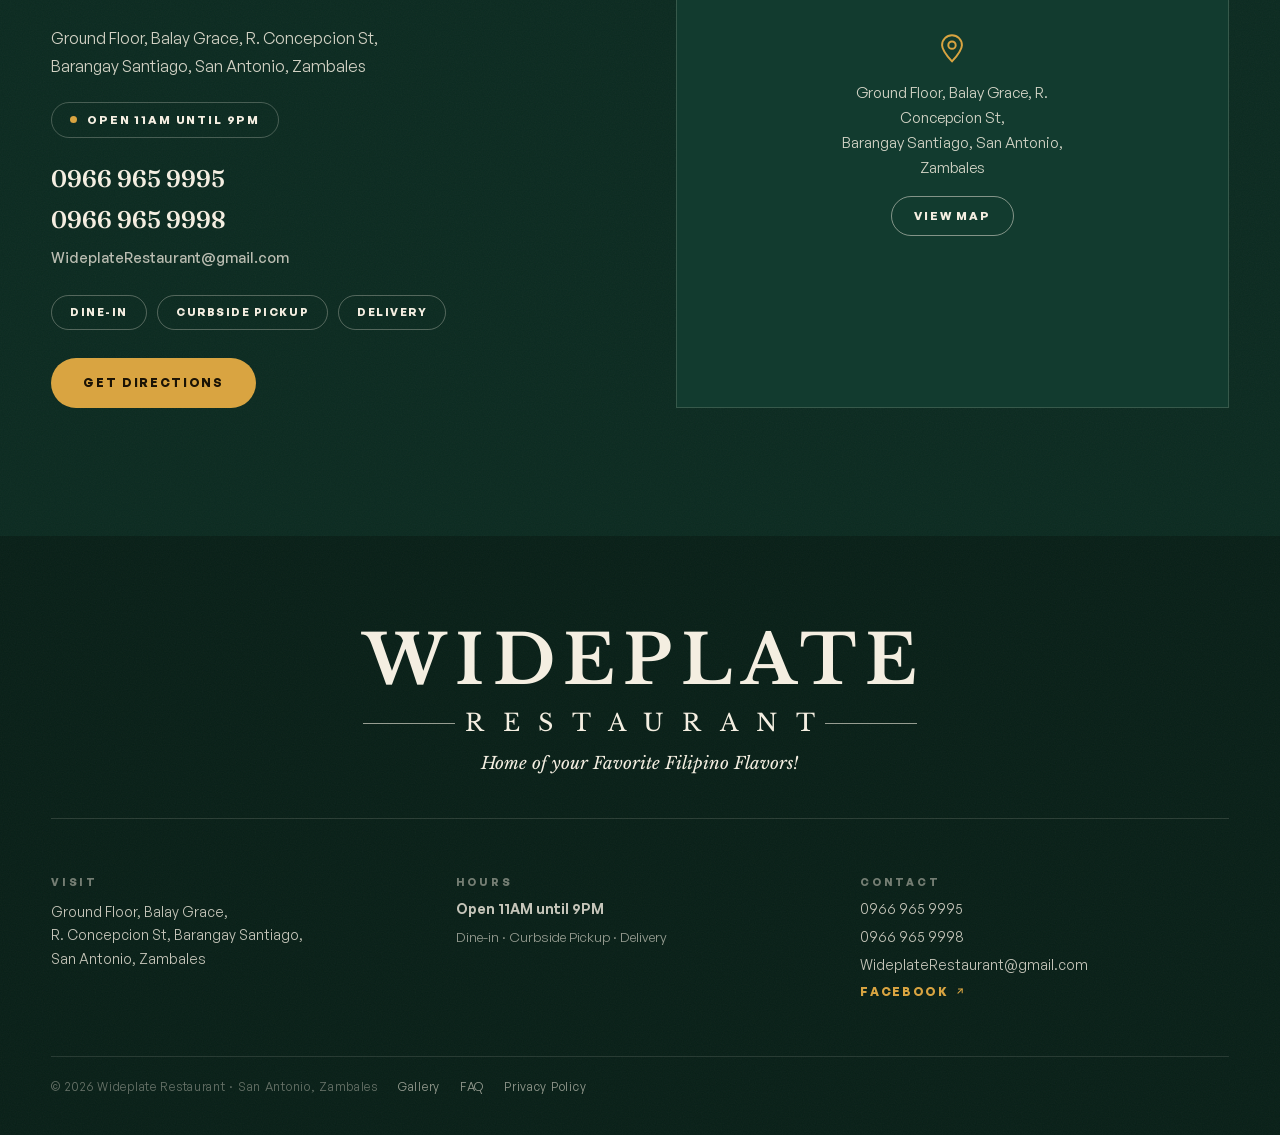
==== commit bc254120: "Phase 5: role="img" on the review star rows (a11y 96 -> 100) aria-label is prohibited on a generic <" ====
--- a/index.html
+++ b/index.html
@@ -1388,51 +1388,51 @@
         <div class="wl-revstack">
           <div class="wl-revgroup">
           <figure style="margin:0; padding:26px 0; border-top:1px solid rgba(20,36,29,0.16); display:flex; flex-direction:column; gap:10px; animation:wprise 0.8s cubic-bezier(0.16,1,0.3,1) both; animation-timeline:view(); animation-range:entry 0% entry 35%;">
-            <span aria-label="Rated 5 out of 5 stars" style="display:inline-flex; align-items:center; gap:3px; color:var(--gold);"><svg viewBox="0 0 24 24" fill="currentColor" aria-hidden="true" style="width:13px; height:13px;"><path d="M12 17.27L18.18 21l-1.64-7.03L22 9.24l-7.19-.61L12 2 9.19 8.63 2 9.24l5.46 4.73L5.82 21z"/></svg><svg viewBox="0 0 24 24" fill="currentColor" aria-hidden="true" style="width:13px; height:13px;"><path d="M12 17.27L18.18 21l-1.64-7.03L22 9.24l-7.19-.61L12 2 9.19 8.63 2 9.24l5.46 4.73L5.82 21z"/></svg><svg viewBox="0 0 24 24" fill="currentColor" aria-hidden="true" style="width:13px; height:13px;"><path d="M12 17.27L18.18 21l-1.64-7.03L22 9.24l-7.19-.61L12 2 9.19 8.63 2 9.24l5.46 4.73L5.82 21z"/></svg><svg viewBox="0 0 24 24" fill="currentColor" aria-hidden="true" style="width:13px; height:13px;"><path d="M12 17.27L18.18 21l-1.64-7.03L22 9.24l-7.19-.61L12 2 9.19 8.63 2 9.24l5.46 4.73L5.82 21z"/></svg><svg viewBox="0 0 24 24" fill="currentColor" aria-hidden="true" style="width:13px; height:13px;"><path d="M12 17.27L18.18 21l-1.64-7.03L22 9.24l-7.19-.61L12 2 9.19 8.63 2 9.24l5.46 4.73L5.82 21z"/></svg></span>
+            <span role="img" aria-label="Rated 5 out of 5 stars" style="display:inline-flex; align-items:center; gap:3px; color:var(--gold);"><svg viewBox="0 0 24 24" fill="currentColor" aria-hidden="true" style="width:13px; height:13px;"><path d="M12 17.27L18.18 21l-1.64-7.03L22 9.24l-7.19-.61L12 2 9.19 8.63 2 9.24l5.46 4.73L5.82 21z"/></svg><svg viewBox="0 0 24 24" fill="currentColor" aria-hidden="true" style="width:13px; height:13px;"><path d="M12 17.27L18.18 21l-1.64-7.03L22 9.24l-7.19-.61L12 2 9.19 8.63 2 9.24l5.46 4.73L5.82 21z"/></svg><svg viewBox="0 0 24 24" fill="currentColor" aria-hidden="true" style="width:13px; height:13px;"><path d="M12 17.27L18.18 21l-1.64-7.03L22 9.24l-7.19-.61L12 2 9.19 8.63 2 9.24l5.46 4.73L5.82 21z"/></svg><svg viewBox="0 0 24 24" fill="currentColor" aria-hidden="true" style="width:13px; height:13px;"><path d="M12 17.27L18.18 21l-1.64-7.03L22 9.24l-7.19-.61L12 2 9.19 8.63 2 9.24l5.46 4.73L5.82 21z"/></svg><svg viewBox="0 0 24 24" fill="currentColor" aria-hidden="true" style="width:13px; height:13px;"><path d="M12 17.27L18.18 21l-1.64-7.03L22 9.24l-7.19-.61L12 2 9.19 8.63 2 9.24l5.46 4.73L5.82 21z"/></svg></span>
             <blockquote style="margin:0; font-family:'Fraunces',serif; font-style:italic; font-size:clamp(19px, 2.4vw, 24px); line-height:1.45; color:#14241D;">"The crispy pata was perfectly cooked: incredibly crispy on the outside with tender, juicy meat inside. The kare-kare was another standout. The peanut sauce was thick, savory, and perfectly paired with the tender meat and vegetables."</blockquote>
             <figcaption style="display:flex; align-items:baseline; gap:14px; font-size:12px; font-weight:600; letter-spacing:0.1em; text-transform:uppercase; color:#57655C;">Ruby Asinas · Google review</figcaption>
           </figure>
           <figure style="margin:0; padding:26px 0; border-top:1px solid rgba(20,36,29,0.16); display:flex; flex-direction:column; gap:10px; animation:wprise 0.8s cubic-bezier(0.16,1,0.3,1) both; animation-timeline:view(); animation-range:entry 0% entry 35%;">
-            <span aria-label="Rated 5 out of 5 stars" style="display:inline-flex; align-items:center; gap:3px; color:var(--gold);"><svg viewBox="0 0 24 24" fill="currentColor" aria-hidden="true" style="width:13px; height:13px;"><path d="M12 17.27L18.18 21l-1.64-7.03L22 9.24l-7.19-.61L12 2 9.19 8.63 2 9.24l5.46 4.73L5.82 21z"/></svg><svg viewBox="0 0 24 24" fill="currentColor" aria-hidden="true" style="width:13px; height:13px;"><path d="M12 17.27L18.18 21l-1.64-7.03L22 9.24l-7.19-.61L12 2 9.19 8.63 2 9.24l5.46 4.73L5.82 21z"/></svg><svg viewBox="0 0 24 24" fill="currentColor" aria-hidden="true" style="width:13px; height:13px;"><path d="M12 17.27L18.18 21l-1.64-7.03L22 9.24l-7.19-.61L12 2 9.19 8.63 2 9.24l5.46 4.73L5.82 21z"/></svg><svg viewBox="0 0 24 24" fill="currentColor" aria-hidden="true" style="width:13px; height:13px;"><path d="M12 17.27L18.18 21l-1.64-7.03L22 9.24l-7.19-.61L12 2 9.19 8.63 2 9.24l5.46 4.73L5.82 21z"/></svg><svg viewBox="0 0 24 24" fill="currentColor" aria-hidden="true" style="width:13px; height:13px;"><path d="M12 17.27L18.18 21l-1.64-7.03L22 9.24l-7.19-.61L12 2 9.19 8.63 2 9.24l5.46 4.73L5.82 21z"/></svg></span>
+            <span role="img" aria-label="Rated 5 out of 5 stars" style="display:inline-flex; align-items:center; gap:3px; color:var(--gold);"><svg viewBox="0 0 24 24" fill="currentColor" aria-hidden="true" style="width:13px; height:13px;"><path d="M12 17.27L18.18 21l-1.64-7.03L22 9.24l-7.19-.61L12 2 9.19 8.63 2 9.24l5.46 4.73L5.82 21z"/></svg><svg viewBox="0 0 24 24" fill="currentColor" aria-hidden="true" style="width:13px; height:13px;"><path d="M12 17.27L18.18 21l-1.64-7.03L22 9.24l-7.19-.61L12 2 9.19 8.63 2 9.24l5.46 4.73L5.82 21z"/></svg><svg viewBox="0 0 24 24" fill="currentColor" aria-hidden="true" style="width:13px; height:13px;"><path d="M12 17.27L18.18 21l-1.64-7.03L22 9.24l-7.19-.61L12 2 9.19 8.63 2 9.24l5.46 4.73L5.82 21z"/></svg><svg viewBox="0 0 24 24" fill="currentColor" aria-hidden="true" style="width:13px; height:13px;"><path d="M12 17.27L18.18 21l-1.64-7.03L22 9.24l-7.19-.61L12 2 9.19 8.63 2 9.24l5.46 4.73L5.82 21z"/></svg><svg viewBox="0 0 24 24" fill="currentColor" aria-hidden="true" style="width:13px; height:13px;"><path d="M12 17.27L18.18 21l-1.64-7.03L22 9.24l-7.19-.61L12 2 9.19 8.63 2 9.24l5.46 4.73L5.82 21z"/></svg></span>
             <blockquote style="margin:0; font-family:'Fraunces',serif; font-style:italic; font-size:clamp(19px, 2.4vw, 24px); line-height:1.45; color:#14241D;">"A clean, modern-looking place with a relaxed, casual atmosphere. Good food, a clean and modern space, and a generally positive dining experience. Certainly a reliable place to eat when visiting San Antonio."</blockquote>
             <figcaption style="display:flex; align-items:baseline; gap:14px; font-size:12px; font-weight:600; letter-spacing:0.1em; text-transform:uppercase; color:#57655C;">Anna Krzak · Google review</figcaption>
           </figure>
           <figure style="margin:0; padding:26px 0; border-top:1px solid rgba(20,36,29,0.16); display:flex; flex-direction:column; gap:10px; animation:wprise 0.8s cubic-bezier(0.16,1,0.3,1) both; animation-timeline:view(); animation-range:entry 0% entry 35%;">
-            <span aria-label="Rated 5 out of 5 stars" style="display:inline-flex; align-items:center; gap:3px; color:var(--gold);"><svg viewBox="0 0 24 24" fill="currentColor" aria-hidden="true" style="width:13px; height:13px;"><path d="M12 17.27L18.18 21l-1.64-7.03L22 9.24l-7.19-.61L12 2 9.19 8.63 2 9.24l5.46 4.73L5.82 21z"/></svg><svg viewBox="0 0 24 24" fill="currentColor" aria-hidden="true" style="width:13px; height:13px;"><path d="M12 17.27L18.18 21l-1.64-7.03L22 9.24l-7.19-.61L12 2 9.19 8.63 2 9.24l5.46 4.73L5.82 21z"/></svg><svg viewBox="0 0 24 24" fill="currentColor" aria-hidden="true" style="width:13px; height:13px;"><path d="M12 17.27L18.18 21l-1.64-7.03L22 9.24l-7.19-.61L12 2 9.19 8.63 2 9.24l5.46 4.73L5.82 21z"/></svg><svg viewBox="0 0 24 24" fill="currentColor" aria-hidden="true" style="width:13px; height:13px;"><path d="M12 17.27L18.18 21l-1.64-7.03L22 9.24l-7.19-.61L12 2 9.19 8.63 2 9.24l5.46 4.73L5.82 21z"/></svg><svg viewBox="0 0 24 24" fill="currentColor" aria-hidden="true" style="width:13px; height:13px;"><path d="M12 17.27L18.18 21l-1.64-7.03L22 9.24l-7.19-.61L12 2 9.19 8.63 2 9.24l5.46 4.73L5.82 21z"/></svg></span>
+            <span role="img" aria-label="Rated 5 out of 5 stars" style="display:inline-flex; align-items:center; gap:3px; color:var(--gold);"><svg viewBox="0 0 24 24" fill="currentColor" aria-hidden="true" style="width:13px; height:13px;"><path d="M12 17.27L18.18 21l-1.64-7.03L22 9.24l-7.19-.61L12 2 9.19 8.63 2 9.24l5.46 4.73L5.82 21z"/></svg><svg viewBox="0 0 24 24" fill="currentColor" aria-hidden="true" style="width:13px; height:13px;"><path d="M12 17.27L18.18 21l-1.64-7.03L22 9.24l-7.19-.61L12 2 9.19 8.63 2 9.24l5.46 4.73L5.82 21z"/></svg><svg viewBox="0 0 24 24" fill="currentColor" aria-hidden="true" style="width:13px; height:13px;"><path d="M12 17.27L18.18 21l-1.64-7.03L22 9.24l-7.19-.61L12 2 9.19 8.63 2 9.24l5.46 4.73L5.82 21z"/></svg><svg viewBox="0 0 24 24" fill="currentColor" aria-hidden="true" style="width:13px; height:13px;"><path d="M12 17.27L18.18 21l-1.64-7.03L22 9.24l-7.19-.61L12 2 9.19 8.63 2 9.24l5.46 4.73L5.82 21z"/></svg><svg viewBox="0 0 24 24" fill="currentColor" aria-hidden="true" style="width:13px; height:13px;"><path d="M12 17.27L18.18 21l-1.64-7.03L22 9.24l-7.19-.61L12 2 9.19 8.63 2 9.24l5.46 4.73L5.82 21z"/></svg></span>
             <blockquote style="margin:0; font-family:'Fraunces',serif; font-style:italic; font-size:clamp(19px, 2.4vw, 24px); line-height:1.45; color:#14241D;">"The service was excellent, the time for the food to arrive was good, the taste was delicious, and the prices were reasonable. Did I mention the delicious taste of the food?? It deserved to be mentioned twice!"</blockquote>
             <figcaption style="display:flex; align-items:baseline; gap:14px; font-size:12px; font-weight:600; letter-spacing:0.1em; text-transform:uppercase; color:#57655C;">Mitchell Bates · Google review</figcaption>
           </figure>
           </div>
           <div class="wl-revgroup">
           <figure style="margin:0; padding:26px 0; border-top:1px solid rgba(20,36,29,0.16); display:flex; flex-direction:column; gap:10px; animation:wprise 0.8s cubic-bezier(0.16,1,0.3,1) both; animation-timeline:view(); animation-range:entry 0% entry 35%;">
-            <span aria-label="Rated 5 out of 5 stars" style="display:inline-flex; align-items:center; gap:3px; color:var(--gold);"><svg viewBox="0 0 24 24" fill="currentColor" aria-hidden="true" style="width:13px; height:13px;"><path d="M12 17.27L18.18 21l-1.64-7.03L22 9.24l-7.19-.61L12 2 9.19 8.63 2 9.24l5.46 4.73L5.82 21z"/></svg><svg viewBox="0 0 24 24" fill="currentColor" aria-hidden="true" style="width:13px; height:13px;"><path d="M12 17.27L18.18 21l-1.64-7.03L22 9.24l-7.19-.61L12 2 9.19 8.63 2 9.24l5.46 4.73L5.82 21z"/></svg><svg viewBox="0 0 24 24" fill="currentColor" aria-hidden="true" style="width:13px; height:13px;"><path d="M12 17.27L18.18 21l-1.64-7.03L22 9.24l-7.19-.61L12 2 9.19 8.63 2 9.24l5.46 4.73L5.82 21z"/></svg><svg viewBox="0 0 24 24" fill="currentColor" aria-hidden="true" style="width:13px; height:13px;"><path d="M12 17.27L18.18 21l-1.64-7.03L22 9.24l-7.19-.61L12 2 9.19 8.63 2 9.24l5.46 4.73L5.82 21z"/></svg><svg viewBox="0 0 24 24" fill="currentColor" aria-hidden="true" style="width:13px; height:13px;"><path d="M12 17.27L18.18 21l-1.64-7.03L22 9.24l-7.19-.61L12 2 9.19 8.63 2 9.24l5.46 4.73L5.82 21z"/></svg></span>
+            <span role="img" aria-label="Rated 5 out of 5 stars" style="display:inline-flex; align-items:center; gap:3px; color:var(--gold);"><svg viewBox="0 0 24 24" fill="currentColor" aria-hidden="true" style="width:13px; height:13px;"><path d="M12 17.27L18.18 21l-1.64-7.03L22 9.24l-7.19-.61L12 2 9.19 8.63 2 9.24l5.46 4.73L5.82 21z"/></svg><svg viewBox="0 0 24 24" fill="currentColor" aria-hidden="true" style="width:13px; height:13px;"><path d="M12 17.27L18.18 21l-1.64-7.03L22 9.24l-7.19-.61L12 2 9.19 8.63 2 9.24l5.46 4.73L5.82 21z"/></svg><svg viewBox="0 0 24 24" fill="currentColor" aria-hidden="true" style="width:13px; height:13px;"><path d="M12 17.27L18.18 21l-1.64-7.03L22 9.24l-7.19-.61L12 2 9.19 8.63 2 9.24l5.46 4.73L5.82 21z"/></svg><svg viewBox="0 0 24 24" fill="currentColor" aria-hidden="true" style="width:13px; height:13px;"><path d="M12 17.27L18.18 21l-1.64-7.03L22 9.24l-7.19-.61L12 2 9.19 8.63 2 9.24l5.46 4.73L5.82 21z"/></svg><svg viewBox="0 0 24 24" fill="currentColor" aria-hidden="true" style="width:13px; height:13px;"><path d="M12 17.27L18.18 21l-1.64-7.03L22 9.24l-7.19-.61L12 2 9.19 8.63 2 9.24l5.46 4.73L5.82 21z"/></svg></span>
             <blockquote style="margin:0; font-family:'Fraunces',serif; font-style:italic; font-size:clamp(19px, 2.4vw, 24px); line-height:1.45; color:#14241D;">"My first impression was, this place is sparkling clean 😁 This, for me, is a huge plus. The service is great. The food was everything we ecpected. We ordered dinakdakan, veggie kare-kare, and sisig. For dessert, we had the palitaw. Everything was good 😊Happy that we picked this place for dinner after a walk at the beach. Thank you for the great dinner!"</blockquote>
             <figcaption style="display:flex; align-items:baseline; gap:14px; font-size:12px; font-weight:600; letter-spacing:0.1em; text-transform:uppercase; color:#57655C;">Florian Balmes · Google review</figcaption>
           </figure>
           <figure style="margin:0; padding:26px 0; border-top:1px solid rgba(20,36,29,0.16); display:flex; flex-direction:column; gap:10px; animation:wprise 0.8s cubic-bezier(0.16,1,0.3,1) both; animation-timeline:view(); animation-range:entry 0% entry 35%;">
-            <span aria-label="Rated 5 out of 5 stars" style="display:inline-flex; align-items:center; gap:3px; color:var(--gold);"><svg viewBox="0 0 24 24" fill="currentColor" aria-hidden="true" style="width:13px; height:13px;"><path d="M12 17.27L18.18 21l-1.64-7.03L22 9.24l-7.19-.61L12 2 9.19 8.63 2 9.24l5.46 4.73L5.82 21z"/></svg><svg viewBox="0 0 24 24" fill="currentColor" aria-hidden="true" style="width:13px; height:13px;"><path d="M12 17.27L18.18 21l-1.64-7.03L22 9.24l-7.19-.61L12 2 9.19 8.63 2 9.24l5.46 4.73L5.82 21z"/></svg><svg viewBox="0 0 24 24" fill="currentColor" aria-hidden="true" style="width:13px; height:13px;"><path d="M12 17.27L18.18 21l-1.64-7.03L22 9.24l-7.19-.61L12 2 9.19 8.63 2 9.24l5.46 4.73L5.82 21z"/></svg><svg viewBox="0 0 24 24" fill="currentColor" aria-hidden="true" style="width:13px; height:13px;"><path d="M12 17.27L18.18 21l-1.64-7.03L22 9.24l-7.19-.61L12 2 9.19 8.63 2 9.24l5.46 4.73L5.82 21z"/></svg><svg viewBox="0 0 24 24" fill="currentColor" aria-hidden="true" style="width:13px; height:13px;"><path d="M12 17.27L18.18 21l-1.64-7.03L22 9.24l-7.19-.61L12 2 9.19 8.63 2 9.24l5.46 4.73L5.82 21z"/></svg></span>
+            <span role="img" aria-label="Rated 5 out of 5 stars" style="display:inline-flex; align-items:center; gap:3px; color:var(--gold);"><svg viewBox="0 0 24 24" fill="currentColor" aria-hidden="true" style="width:13px; height:13px;"><path d="M12 17.27L18.18 21l-1.64-7.03L22 9.24l-7.19-.61L12 2 9.19 8.63 2 9.24l5.46 4.73L5.82 21z"/></svg><svg viewBox="0 0 24 24" fill="currentColor" aria-hidden="true" style="width:13px; height:13px;"><path d="M12 17.27L18.18 21l-1.64-7.03L22 9.24l-7.19-.61L12 2 9.19 8.63 2 9.24l5.46 4.73L5.82 21z"/></svg><svg viewBox="0 0 24 24" fill="currentColor" aria-hidden="true" style="width:13px; height:13px;"><path d="M12 17.27L18.18 21l-1.64-7.03L22 9.24l-7.19-.61L12 2 9.19 8.63 2 9.24l5.46 4.73L5.82 21z"/></svg><svg viewBox="0 0 24 24" fill="currentColor" aria-hidden="true" style="width:13px; height:13px;"><path d="M12 17.27L18.18 21l-1.64-7.03L22 9.24l-7.19-.61L12 2 9.19 8.63 2 9.24l5.46 4.73L5.82 21z"/></svg><svg viewBox="0 0 24 24" fill="currentColor" aria-hidden="true" style="width:13px; height:13px;"><path d="M12 17.27L18.18 21l-1.64-7.03L22 9.24l-7.19-.61L12 2 9.19 8.63 2 9.24l5.46 4.73L5.82 21z"/></svg></span>
             <blockquote style="margin:0; font-family:'Fraunces',serif; font-style:italic; font-size:clamp(19px, 2.4vw, 24px); line-height:1.45; color:#14241D;">"The area was clean, and the staff at Wideplate Restaurant were incredibly accommodating. As first-time visitors to San Antonio, we were so happy we found this place—the food was affordable and delicious, and they truly saved us from being hungry while making our visit even more memorable. Thanks for everything!!!"</blockquote>
             <figcaption style="display:flex; align-items:baseline; gap:14px; font-size:12px; font-weight:600; letter-spacing:0.1em; text-transform:uppercase; color:#57655C;">Gcel Galisanao · Google review</figcaption>
           </figure>
           <figure style="margin:0; padding:26px 0; border-top:1px solid rgba(20,36,29,0.16); display:flex; flex-direction:column; gap:10px; animation:wprise 0.8s cubic-bezier(0.16,1,0.3,1) both; animation-timeline:view(); animation-range:entry 0% entry 35%;">
-            <span aria-label="Rated 5 out of 5 stars" style="display:inline-flex; align-items:center; gap:3px; color:var(--gold);"><svg viewBox="0 0 24 24" fill="currentColor" aria-hidden="true" style="width:13px; height:13px;"><path d="M12 17.27L18.18 21l-1.64-7.03L22 9.24l-7.19-.61L12 2 9.19 8.63 2 9.24l5.46 4.73L5.82 21z"/></svg><svg viewBox="0 0 24 24" fill="currentColor" aria-hidden="true" style="width:13px; height:13px;"><path d="M12 17.27L18.18 21l-1.64-7.03L22 9.24l-7.19-.61L12 2 9.19 8.63 2 9.24l5.46 4.73L5.82 21z"/></svg><svg viewBox="0 0 24 24" fill="currentColor" aria-hidden="true" style="width:13px; height:13px;"><path d="M12 17.27L18.18 21l-1.64-7.03L22 9.24l-7.19-.61L12 2 9.19 8.63 2 9.24l5.46 4.73L5.82 21z"/></svg><svg viewBox="0 0 24 24" fill="currentColor" aria-hidden="true" style="width:13px; height:13px;"><path d="M12 17.27L18.18 21l-1.64-7.03L22 9.24l-7.19-.61L12 2 9.19 8.63 2 9.24l5.46 4.73L5.82 21z"/></svg><svg viewBox="0 0 24 24" fill="currentColor" aria-hidden="true" style="width:13px; height:13px;"><path d="M12 17.27L18.18 21l-1.64-7.03L22 9.24l-7.19-.61L12 2 9.19 8.63 2 9.24l5.46 4.73L5.82 21z"/></svg></span>
+            <span role="img" aria-label="Rated 5 out of 5 stars" style="display:inline-flex; align-items:center; gap:3px; color:var(--gold);"><svg viewBox="0 0 24 24" fill="currentColor" aria-hidden="true" style="width:13px; height:13px;"><path d="M12 17.27L18.18 21l-1.64-7.03L22 9.24l-7.19-.61L12 2 9.19 8.63 2 9.24l5.46 4.73L5.82 21z"/></svg><svg viewBox="0 0 24 24" fill="currentColor" aria-hidden="true" style="width:13px; height:13px;"><path d="M12 17.27L18.18 21l-1.64-7.03L22 9.24l-7.19-.61L12 2 9.19 8.63 2 9.24l5.46 4.73L5.82 21z"/></svg><svg viewBox="0 0 24 24" fill="currentColor" aria-hidden="true" style="width:13px; height:13px;"><path d="M12 17.27L18.18 21l-1.64-7.03L22 9.24l-7.19-.61L12 2 9.19 8.63 2 9.24l5.46 4.73L5.82 21z"/></svg><svg viewBox="0 0 24 24" fill="currentColor" aria-hidden="true" style="width:13px; height:13px;"><path d="M12 17.27L18.18 21l-1.64-7.03L22 9.24l-7.19-.61L12 2 9.19 8.63 2 9.24l5.46 4.73L5.82 21z"/></svg><svg viewBox="0 0 24 24" fill="currentColor" aria-hidden="true" style="width:13px; height:13px;"><path d="M12 17.27L18.18 21l-1.64-7.03L22 9.24l-7.19-.61L12 2 9.19 8.63 2 9.24l5.46 4.73L5.82 21z"/></svg></span>
             <blockquote style="margin:0; font-family:'Fraunces',serif; font-style:italic; font-size:clamp(19px, 2.4vw, 24px); line-height:1.45; color:#14241D;">"I have been to Wideplate multiple times since it first opened. Today was the best food we had. They have a beautiful new menu which I am posting. There is a new chef which explains the better food and new menu. I rated the food at 4 stars because it lacks salads and only 2 no protein offering. I am on a no meat/fish diet now so salads are a regular meal. I had the vegetable kare kare which was delicious. Next I will have the tofu dish. The Mango Shake has been upgraded also. It comes with a twisted straw and cocktail umbrella. Kudos to Wideplate for upgrading their menu and service."</blockquote>
             <figcaption style="display:flex; align-items:baseline; gap:14px; font-size:12px; font-weight:600; letter-spacing:0.1em; text-transform:uppercase; color:#57655C;">Edwin Toth · Google review</figcaption>
           </figure>
           </div>
           <div class="wl-revgroup">
           <figure style="margin:0; padding:26px 0; border-top:1px solid rgba(20,36,29,0.16); display:flex; flex-direction:column; gap:10px; animation:wprise 0.8s cubic-bezier(0.16,1,0.3,1) both; animation-timeline:view(); animation-range:entry 0% entry 35%;">
-            <span aria-label="Rated 5 out of 5 stars" style="display:inline-flex; align-items:center; gap:3px; color:var(--gold);"><svg viewBox="0 0 24 24" fill="currentColor" aria-hidden="true" style="width:13px; height:13px;"><path d="M12 17.27L18.18 21l-1.64-7.03L22 9.24l-7.19-.61L12 2 9.19 8.63 2 9.24l5.46 4.73L5.82 21z"/></svg><svg viewBox="0 0 24 24" fill="currentColor" aria-hidden="true" style="width:13px; height:13px;"><path d="M12 17.27L18.18 21l-1.64-7.03L22 9.24l-7.19-.61L12 2 9.19 8.63 2 9.24l5.46 4.73L5.82 21z"/></svg><svg viewBox="0 0 24 24" fill="currentColor" aria-hidden="true" style="width:13px; height:13px;"><path d="M12 17.27L18.18 21l-1.64-7.03L22 9.24l-7.19-.61L12 2 9.19 8.63 2 9.24l5.46 4.73L5.82 21z"/></svg><svg viewBox="0 0 24 24" fill="currentColor" aria-hidden="true" style="width:13px; height:13px;"><path d="M12 17.27L18.18 21l-1.64-7.03L22 9.24l-7.19-.61L12 2 9.19 8.63 2 9.24l5.46 4.73L5.82 21z"/></svg><svg viewBox="0 0 24 24" fill="currentColor" aria-hidden="true" style="width:13px; height:13px;"><path d="M12 17.27L18.18 21l-1.64-7.03L22 9.24l-7.19-.61L12 2 9.19 8.63 2 9.24l5.46 4.73L5.82 21z"/></svg></span>
+            <span role="img" aria-label="Rated 5 out of 5 stars" style="display:inline-flex; align-items:center; gap:3px; color:var(--gold);"><svg viewBox="0 0 24 24" fill="currentColor" aria-hidden="true" style="width:13px; height:13px;"><path d="M12 17.27L18.18 21l-1.64-7.03L22 9.24l-7.19-.61L12 2 9.19 8.63 2 9.24l5.46 4.73L5.82 21z"/></svg><svg viewBox="0 0 24 24" fill="currentColor" aria-hidden="true" style="width:13px; height:13px;"><path d="M12 17.27L18.18 21l-1.64-7.03L22 9.24l-7.19-.61L12 2 9.19 8.63 2 9.24l5.46 4.73L5.82 21z"/></svg><svg viewBox="0 0 24 24" fill="currentColor" aria-hidden="true" style="width:13px; height:13px;"><path d="M12 17.27L18.18 21l-1.64-7.03L22 9.24l-7.19-.61L12 2 9.19 8.63 2 9.24l5.46 4.73L5.82 21z"/></svg><svg viewBox="0 0 24 24" fill="currentColor" aria-hidden="true" style="width:13px; height:13px;"><path d="M12 17.27L18.18 21l-1.64-7.03L22 9.24l-7.19-.61L12 2 9.19 8.63 2 9.24l5.46 4.73L5.82 21z"/></svg><svg viewBox="0 0 24 24" fill="currentColor" aria-hidden="true" style="width:13px; height:13px;"><path d="M12 17.27L18.18 21l-1.64-7.03L22 9.24l-7.19-.61L12 2 9.19 8.63 2 9.24l5.46 4.73L5.82 21z"/></svg></span>
             <blockquote style="margin:0; font-family:'Fraunces',serif; font-style:italic; font-size:clamp(19px, 2.4vw, 24px); line-height:1.45; color:#14241D;">"Tried their veggie kare-kare, kapampangan sisig and halo-halo. All were tasty and filling."</blockquote>
             <figcaption style="display:flex; align-items:baseline; gap:14px; font-size:12px; font-weight:600; letter-spacing:0.1em; text-transform:uppercase; color:#57655C;">Leo Paderes · Google review</figcaption>
           </figure>
           <figure style="margin:0; padding:26px 0; border-top:1px solid rgba(20,36,29,0.16); display:flex; flex-direction:column; gap:10px; animation:wprise 0.8s cubic-bezier(0.16,1,0.3,1) both; animation-timeline:view(); animation-range:entry 0% entry 35%;">
-            <span aria-label="Rated 5 out of 5 stars" style="display:inline-flex; align-items:center; gap:3px; color:var(--gold);"><svg viewBox="0 0 24 24" fill="currentColor" aria-hidden="true" style="width:13px; height:13px;"><path d="M12 17.27L18.18 21l-1.64-7.03L22 9.24l-7.19-.61L12 2 9.19 8.63 2 9.24l5.46 4.73L5.82 21z"/></svg><svg viewBox="0 0 24 24" fill="currentColor" aria-hidden="true" style="width:13px; height:13px;"><path d="M12 17.27L18.18 21l-1.64-7.03L22 9.24l-7.19-.61L12 2 9.19 8.63 2 9.24l5.46 4.73L5.82 21z"/></svg><svg viewBox="0 0 24 24" fill="currentColor" aria-hidden="true" style="width:13px; height:13px;"><path d="M12 17.27L18.18 21l-1.64-7.03L22 9.24l-7.19-.61L12 2 9.19 8.63 2 9.24l5.46 4.73L5.82 21z"/></svg><svg viewBox="0 0 24 24" fill="currentColor" aria-hidden="true" style="width:13px; height:13px;"><path d="M12 17.27L18.18 21l-1.64-7.03L22 9.24l-7.19-.61L12 2 9.19 8.63 2 9.24l5.46 4.73L5.82 21z"/></svg><svg viewBox="0 0 24 24" fill="currentColor" aria-hidden="true" style="width:13px; height:13px;"><path d="M12 17.27L18.18 21l-1.64-7.03L22 9.24l-7.19-.61L12 2 9.19 8.63 2 9.24l5.46 4.73L5.82 21z"/></svg></span>
+            <span role="img" aria-label="Rated 5 out of 5 stars" style="display:inline-flex; align-items:center; gap:3px; color:var(--gold);"><svg viewBox="0 0 24 24" fill="currentColor" aria-hidden="true" style="width:13px; height:13px;"><path d="M12 17.27L18.18 21l-1.64-7.03L22 9.24l-7.19-.61L12 2 9.19 8.63 2 9.24l5.46 4.73L5.82 21z"/></svg><svg viewBox="0 0 24 24" fill="currentColor" aria-hidden="true" style="width:13px; height:13px;"><path d="M12 17.27L18.18 21l-1.64-7.03L22 9.24l-7.19-.61L12 2 9.19 8.63 2 9.24l5.46 4.73L5.82 21z"/></svg><svg viewBox="0 0 24 24" fill="currentColor" aria-hidden="true" style="width:13px; height:13px;"><path d="M12 17.27L18.18 21l-1.64-7.03L22 9.24l-7.19-.61L12 2 9.19 8.63 2 9.24l5.46 4.73L5.82 21z"/></svg><svg viewBox="0 0 24 24" fill="currentColor" aria-hidden="true" style="width:13px; height:13px;"><path d="M12 17.27L18.18 21l-1.64-7.03L22 9.24l-7.19-.61L12 2 9.19 8.63 2 9.24l5.46 4.73L5.82 21z"/></svg><svg viewBox="0 0 24 24" fill="currentColor" aria-hidden="true" style="width:13px; height:13px;"><path d="M12 17.27L18.18 21l-1.64-7.03L22 9.24l-7.19-.61L12 2 9.19 8.63 2 9.24l5.46 4.73L5.82 21z"/></svg></span>
             <blockquote style="margin:0; font-family:'Fraunces',serif; font-style:italic; font-size:clamp(19px, 2.4vw, 24px); line-height:1.45; color:#14241D;">"A jewel in the heart of Zambales. Food: The delicacies were authentic and absolutely delicious. Our family enjoyed every last bite. Our favorites were the sisig, sinigang na bangus, crispy wings and squid sisig. Service: Our server was friendly, knowledgeable, and made great recommendations. Ambiance: Great pit stop for tourists. Value: Prices were reasonable for the quality of food and service."</blockquote>
             <figcaption style="display:flex; align-items:baseline; gap:14px; font-size:12px; font-weight:600; letter-spacing:0.1em; text-transform:uppercase; color:#57655C;">Daryl Marcelo · Google review</figcaption>
           </figure>
           <figure style="margin:0; padding:26px 0; border-top:1px solid rgba(20,36,29,0.16); display:flex; flex-direction:column; gap:10px; animation:wprise 0.8s cubic-bezier(0.16,1,0.3,1) both; animation-timeline:view(); animation-range:entry 0% entry 35%;">
-            <span aria-label="Rated 5 out of 5 stars" style="display:inline-flex; align-items:center; gap:3px; color:var(--gold);"><svg viewBox="0 0 24 24" fill="currentColor" aria-hidden="true" style="width:13px; height:13px;"><path d="M12 17.27L18.18 21l-1.64-7.03L22 9.24l-7.19-.61L12 2 9.19 8.63 2 9.24l5.46 4.73L5.82 21z"/></svg><svg viewBox="0 0 24 24" fill="currentColor" aria-hidden="true" style="width:13px; height:13px;"><path d="M12 17.27L18.18 21l-1.64-7.03L22 9.24l-7.19-.61L12 2 9.19 8.63 2 9.24l5.46 4.73L5.82 21z"/></svg><svg viewBox="0 0 24 24" fill="currentColor" aria-hidden="true" style="width:13px; height:13px;"><path d="M12 17.27L18.18 21l-1.64-7.03L22 9.24l-7.19-.61L12 2 9.19 8.63 2 9.24l5.46 4.73L5.82 21z"/></svg><svg viewBox="0 0 24 24" fill="currentColor" aria-hidden="true" style="width:13px; height:13px;"><path d="M12 17.27L18.18 21l-1.64-7.03L22 9.24l-7.19-.61L12 2 9.19 8.63 2 9.24l5.46 4.73L5.82 21z"/></svg><svg viewBox="0 0 24 24" fill="currentColor" aria-hidden="true" style="width:13px; height:13px;"><path d="M12 17.27L18.18 21l-1.64-7.03L22 9.24l-7.19-.61L12 2 9.19 8.63 2 9.24l5.46 4.73L5.82 21z"/></svg></span>
+            <span role="img" aria-label="Rated 5 out of 5 stars" style="display:inline-flex; align-items:center; gap:3px; color:var(--gold);"><svg viewBox="0 0 24 24" fill="currentColor" aria-hidden="true" style="width:13px; height:13px;"><path d="M12 17.27L18.18 21l-1.64-7.03L22 9.24l-7.19-.61L12 2 9.19 8.63 2 9.24l5.46 4.73L5.82 21z"/></svg><svg viewBox="0 0 24 24" fill="currentColor" aria-hidden="true" style="width:13px; height:13px;"><path d="M12 17.27L18.18 21l-1.64-7.03L22 9.24l-7.19-.61L12 2 9.19 8.63 2 9.24l5.46 4.73L5.82 21z"/></svg><svg viewBox="0 0 24 24" fill="currentColor" aria-hidden="true" style="width:13px; height:13px;"><path d="M12 17.27L18.18 21l-1.64-7.03L22 9.24l-7.19-.61L12 2 9.19 8.63 2 9.24l5.46 4.73L5.82 21z"/></svg><svg viewBox="0 0 24 24" fill="currentColor" aria-hidden="true" style="width:13px; height:13px;"><path d="M12 17.27L18.18 21l-1.64-7.03L22 9.24l-7.19-.61L12 2 9.19 8.63 2 9.24l5.46 4.73L5.82 21z"/></svg><svg viewBox="0 0 24 24" fill="currentColor" aria-hidden="true" style="width:13px; height:13px;"><path d="M12 17.27L18.18 21l-1.64-7.03L22 9.24l-7.19-.61L12 2 9.19 8.63 2 9.24l5.46 4.73L5.82 21z"/></svg></span>
             <blockquote style="margin:0; font-family:'Fraunces',serif; font-style:italic; font-size:clamp(19px, 2.4vw, 24px); line-height:1.45; color:#14241D;">"Ate here for our Lola's 80th birthday and they didn't disappoint. Super accommodating po ng staff and they even greeted our lola. For the food, I recommend the pork sisig and their special rice. Beef steak is also good! Portions are average, but definitely worth it!"</blockquote>
             <figcaption style="display:flex; align-items:baseline; gap:14px; font-size:12px; font-weight:600; letter-spacing:0.1em; text-transform:uppercase; color:#57655C;">Clarizza Costuna · Google review</figcaption>
           </figure>
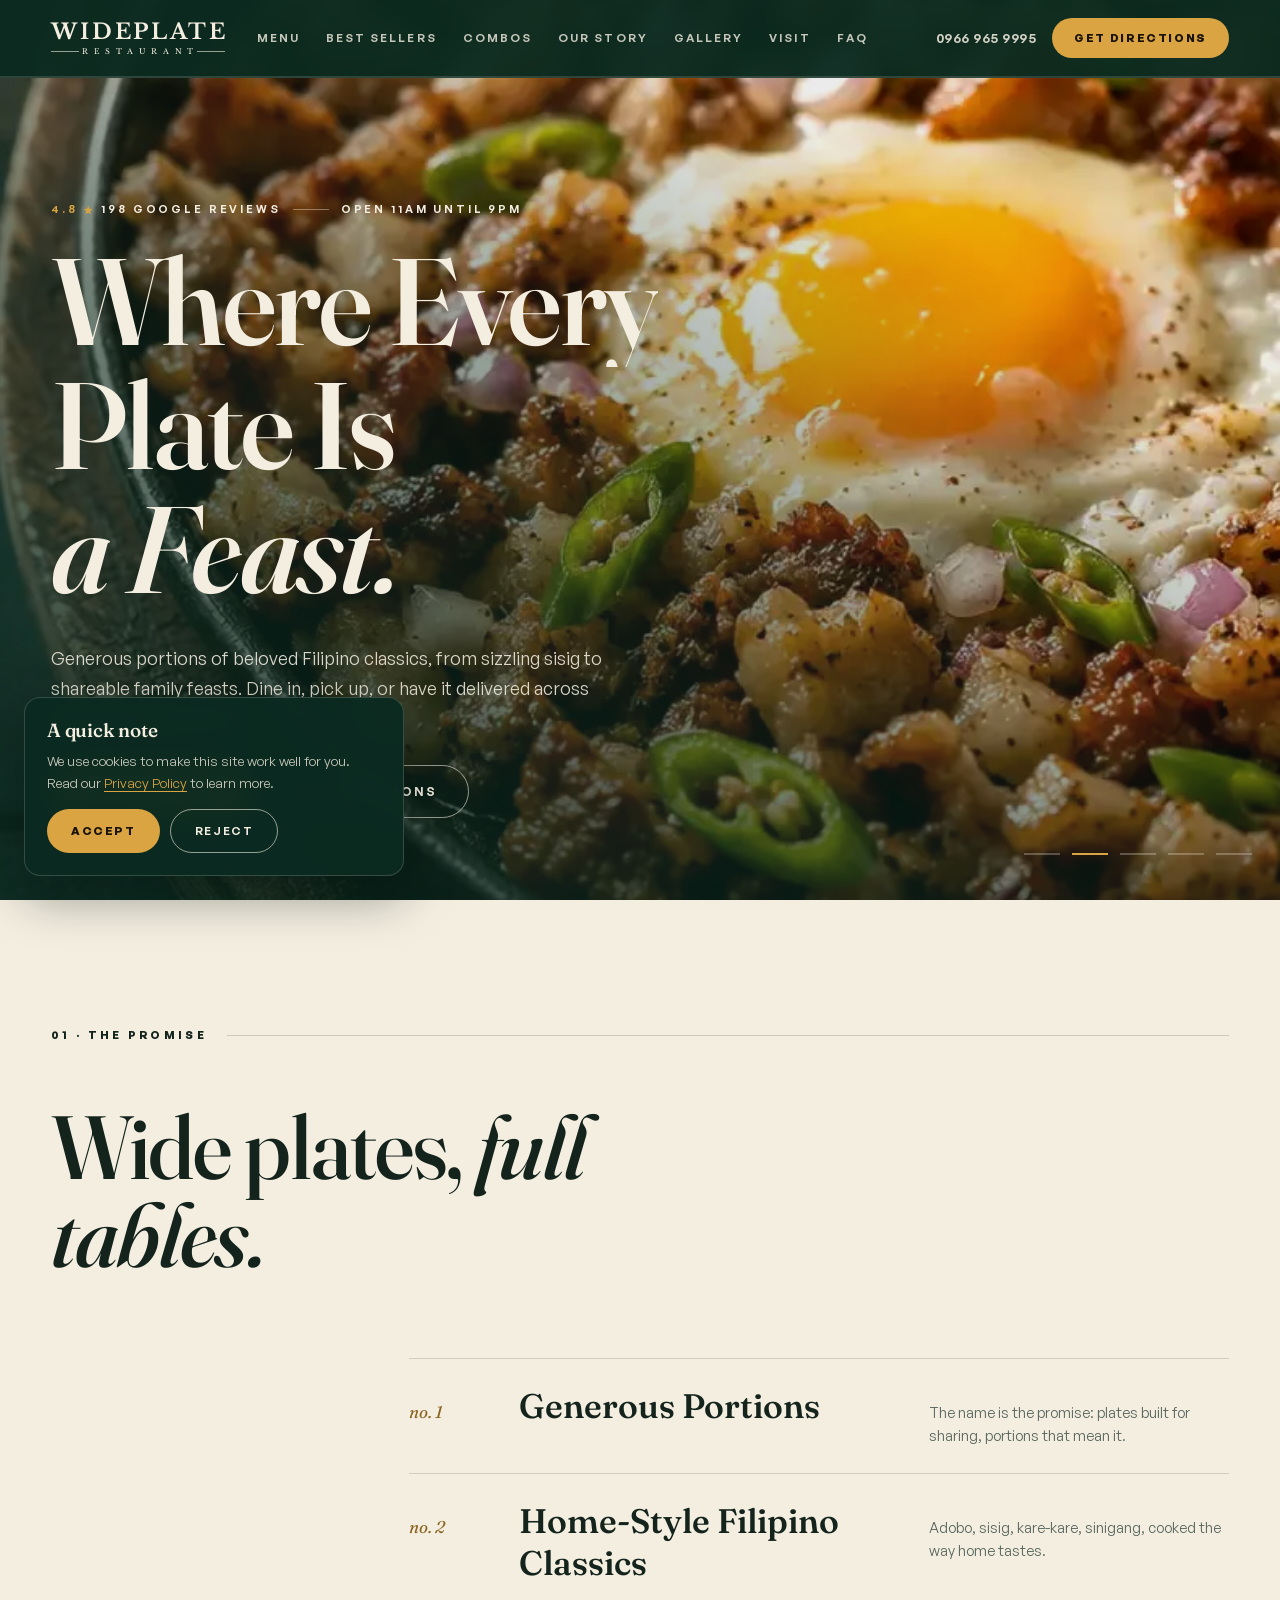
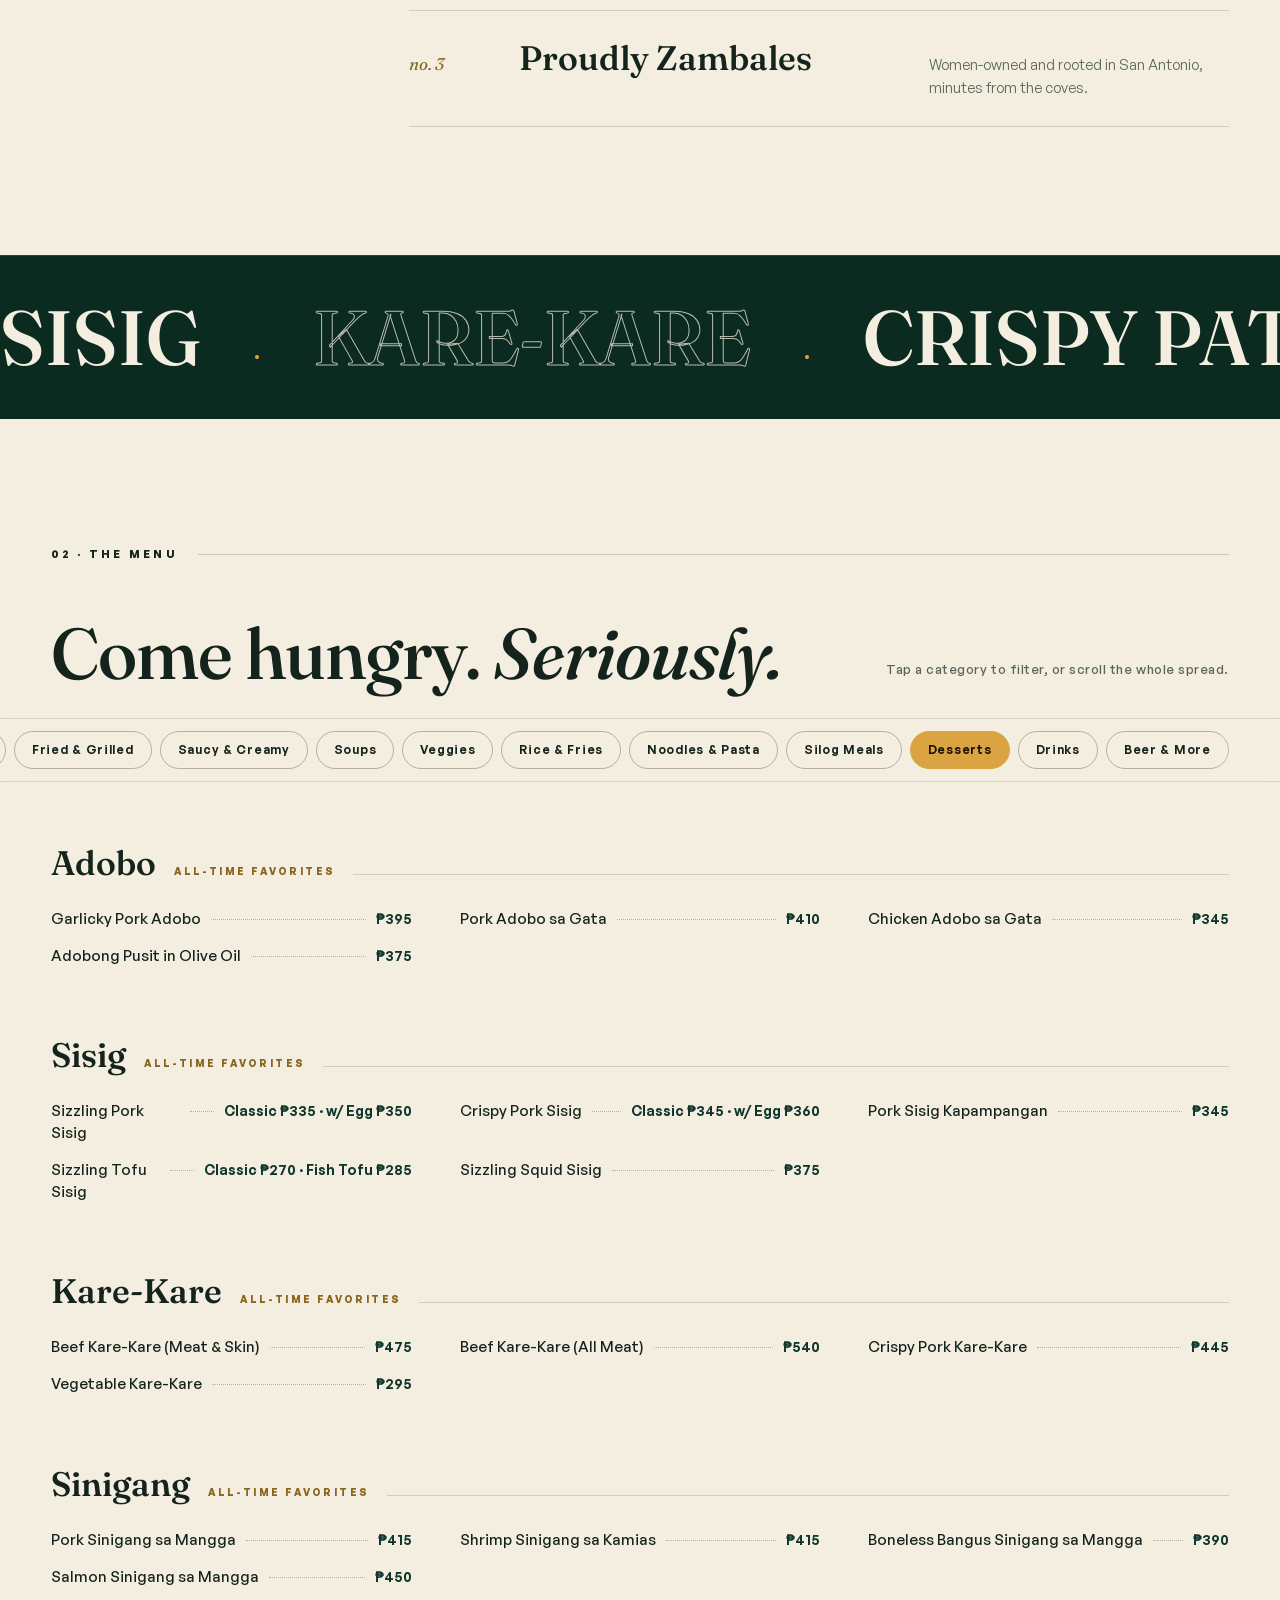
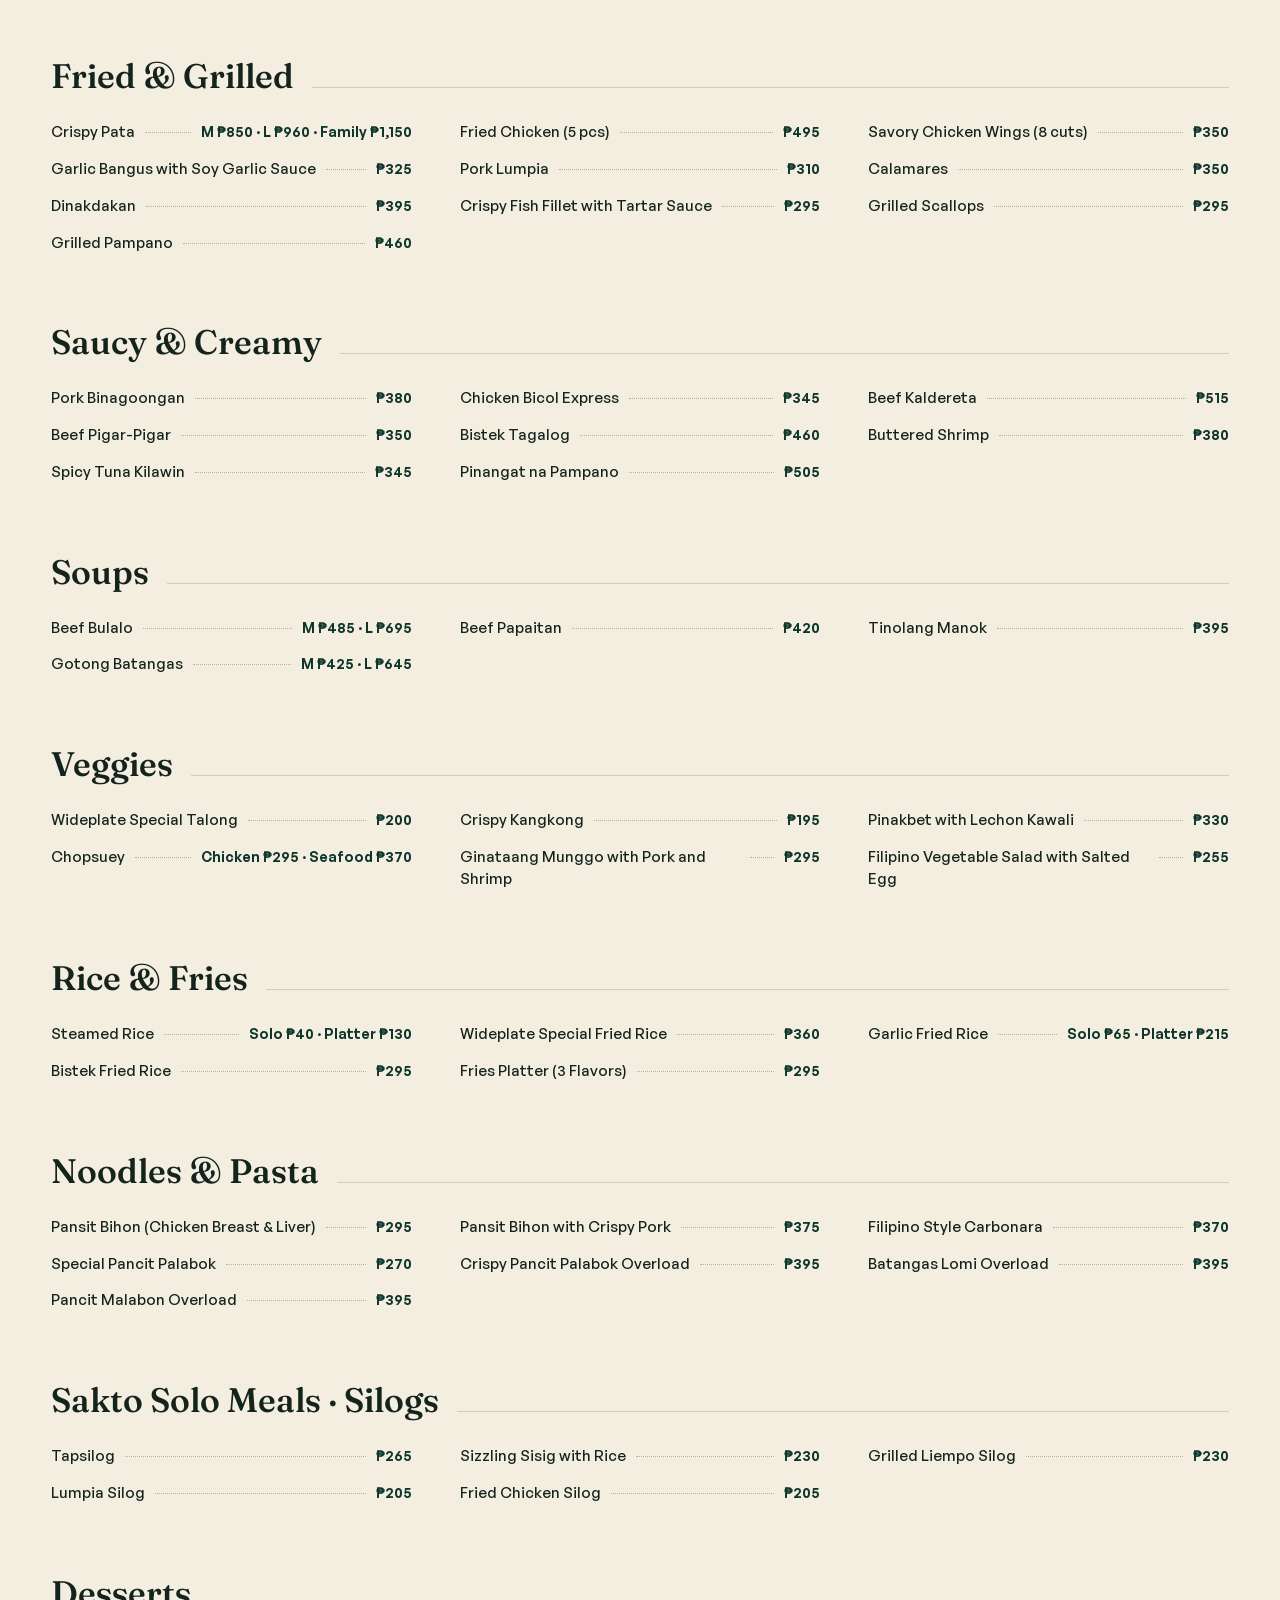
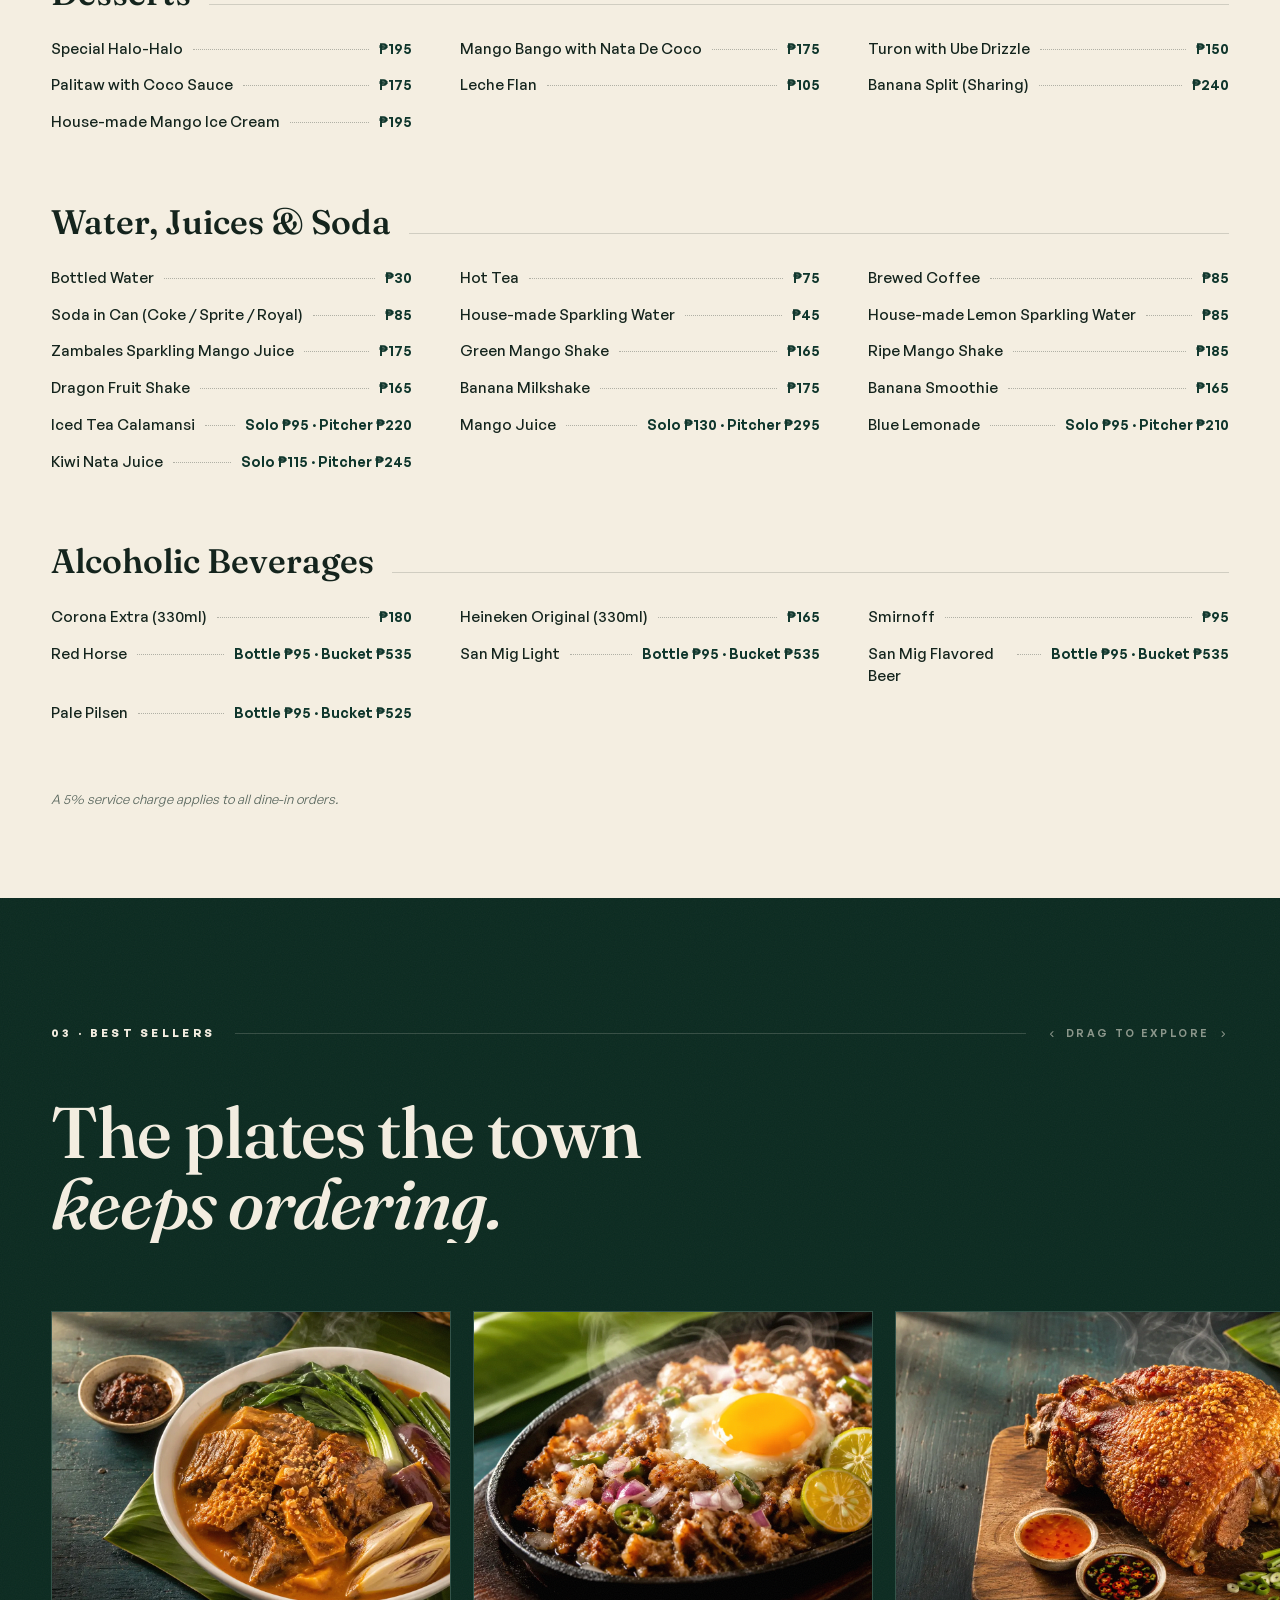
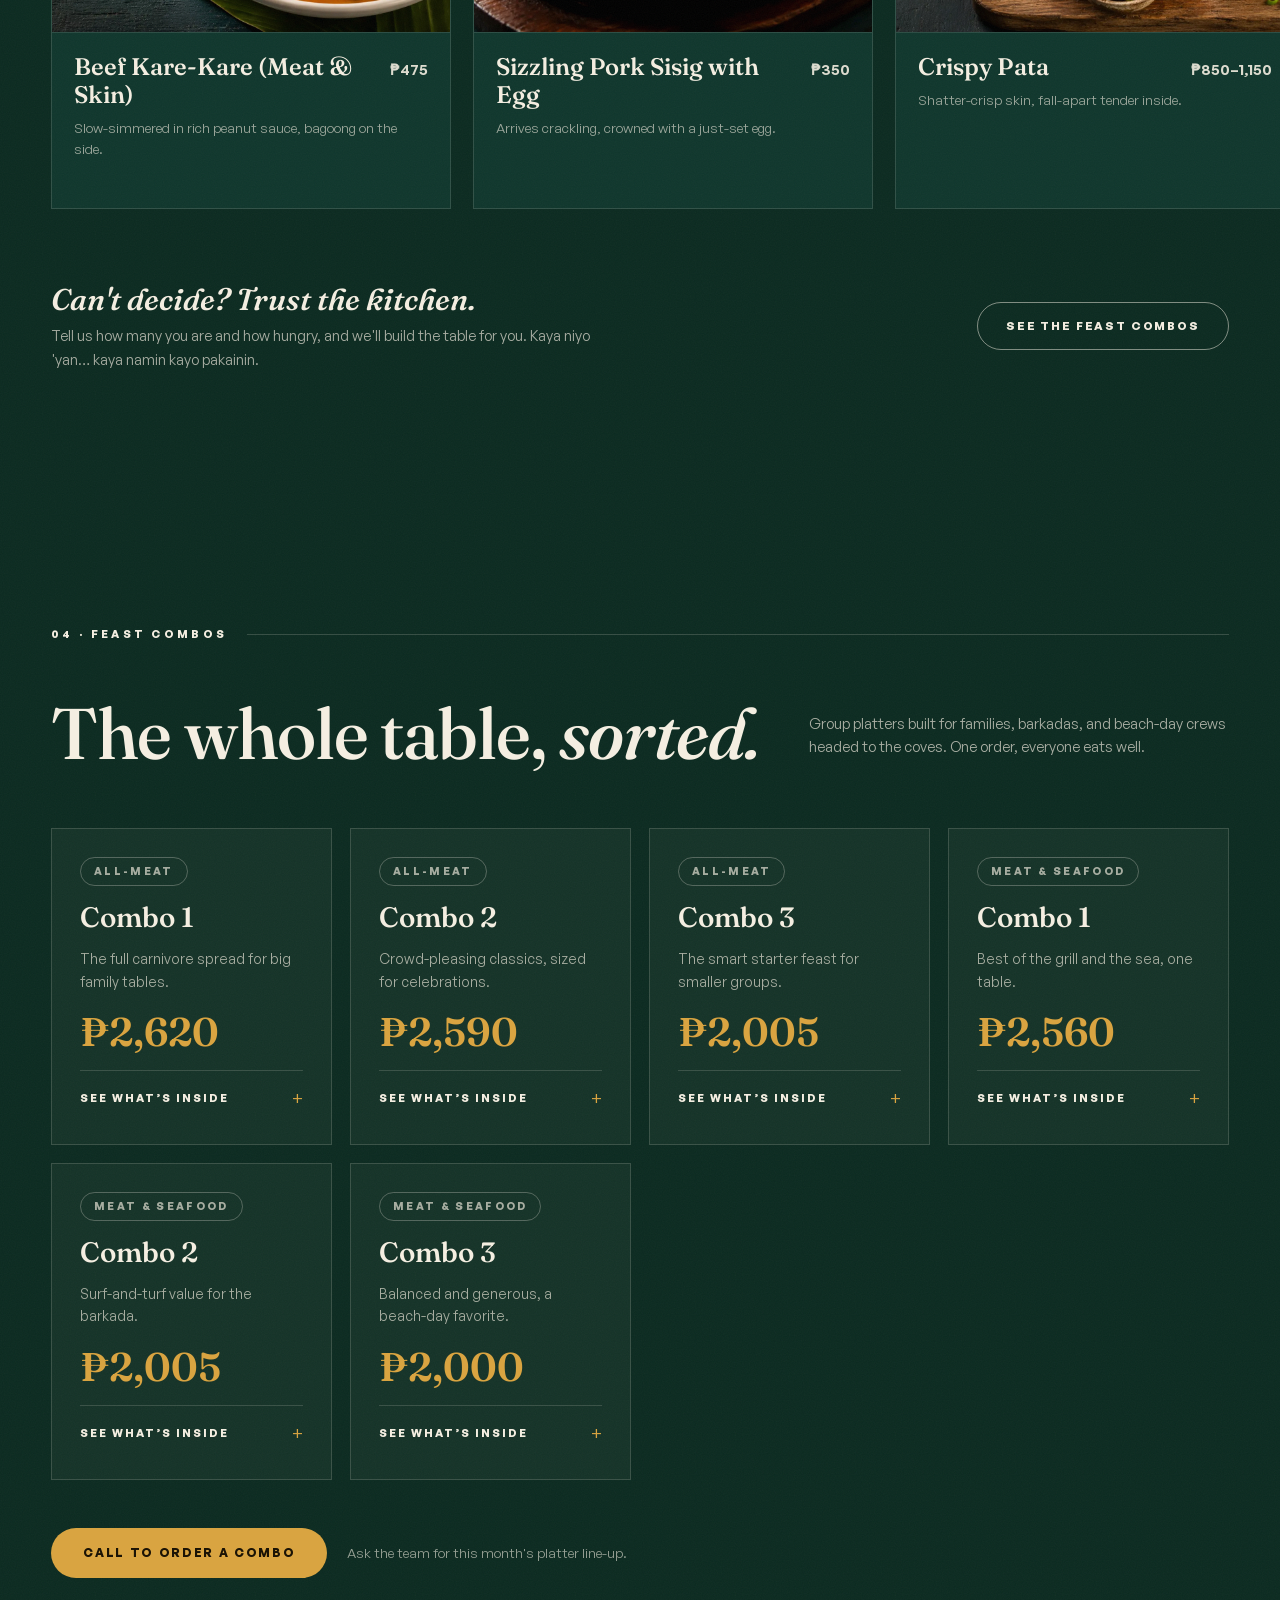
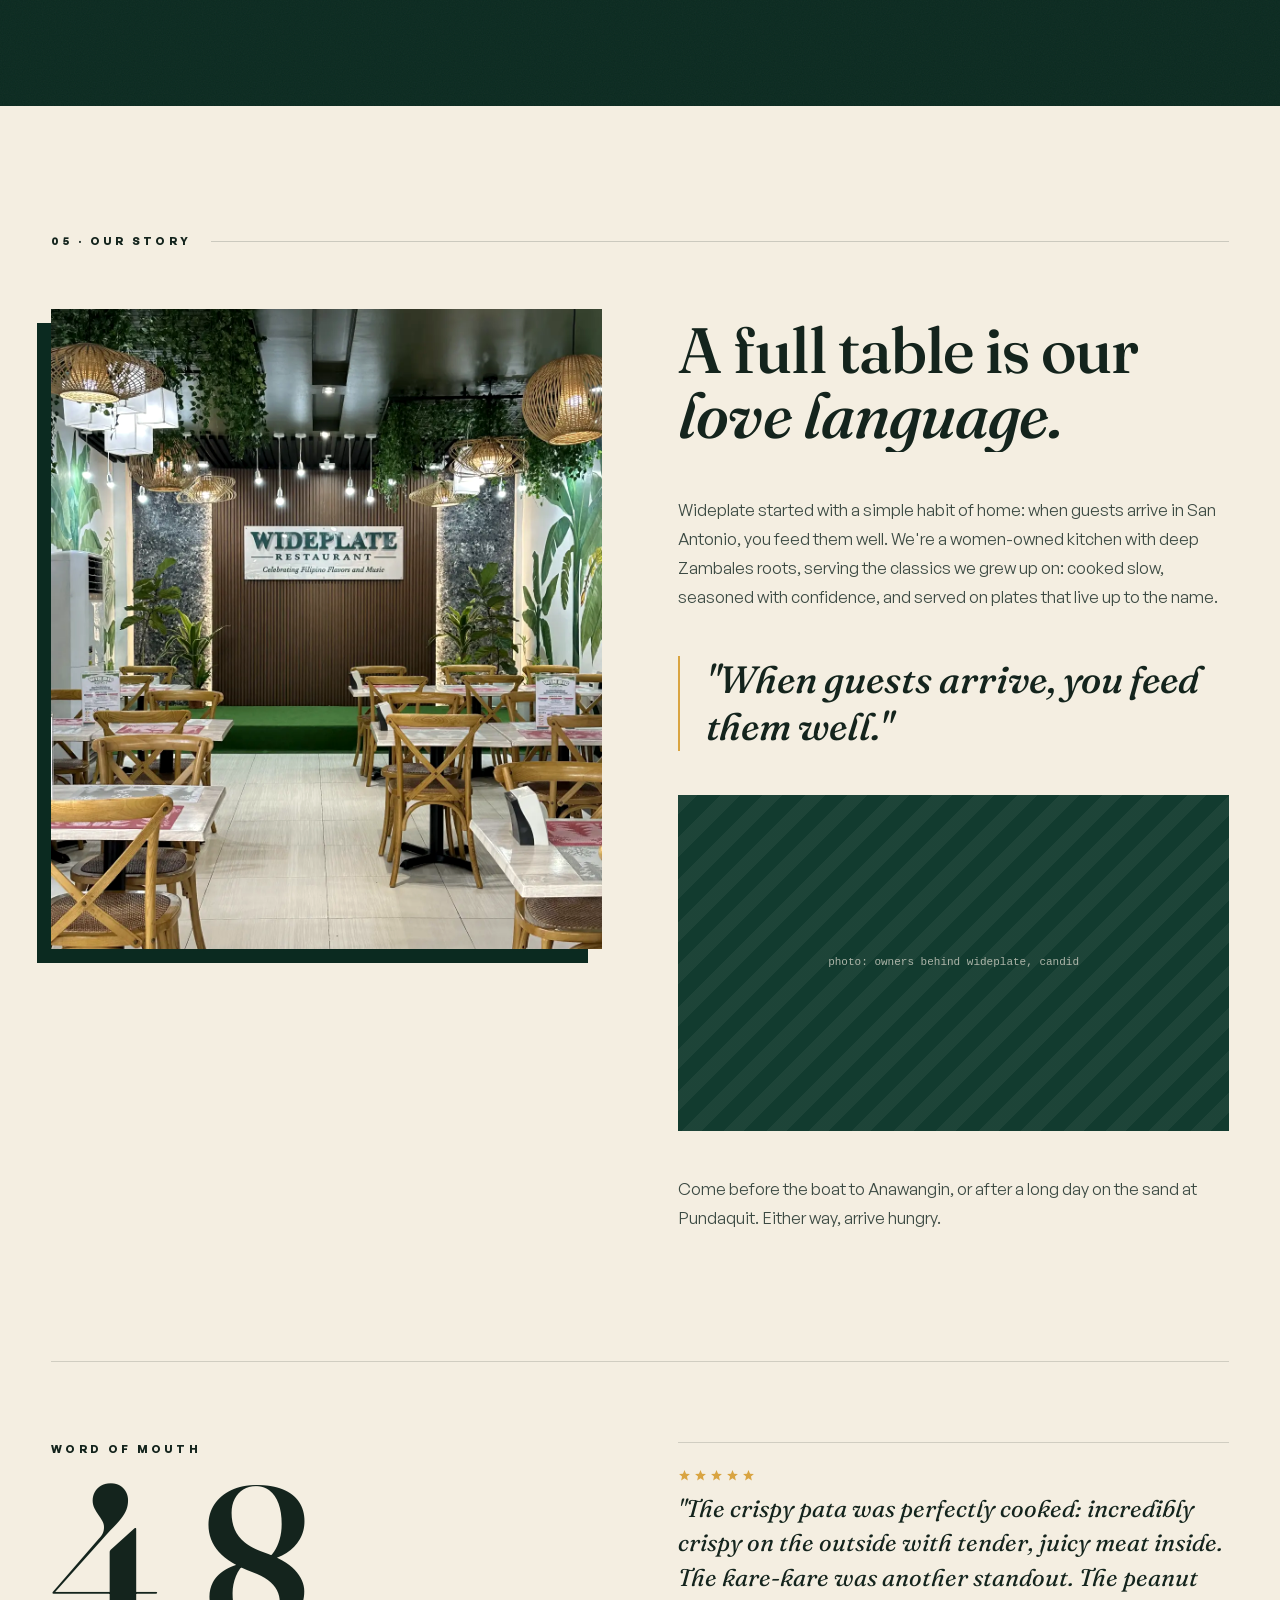
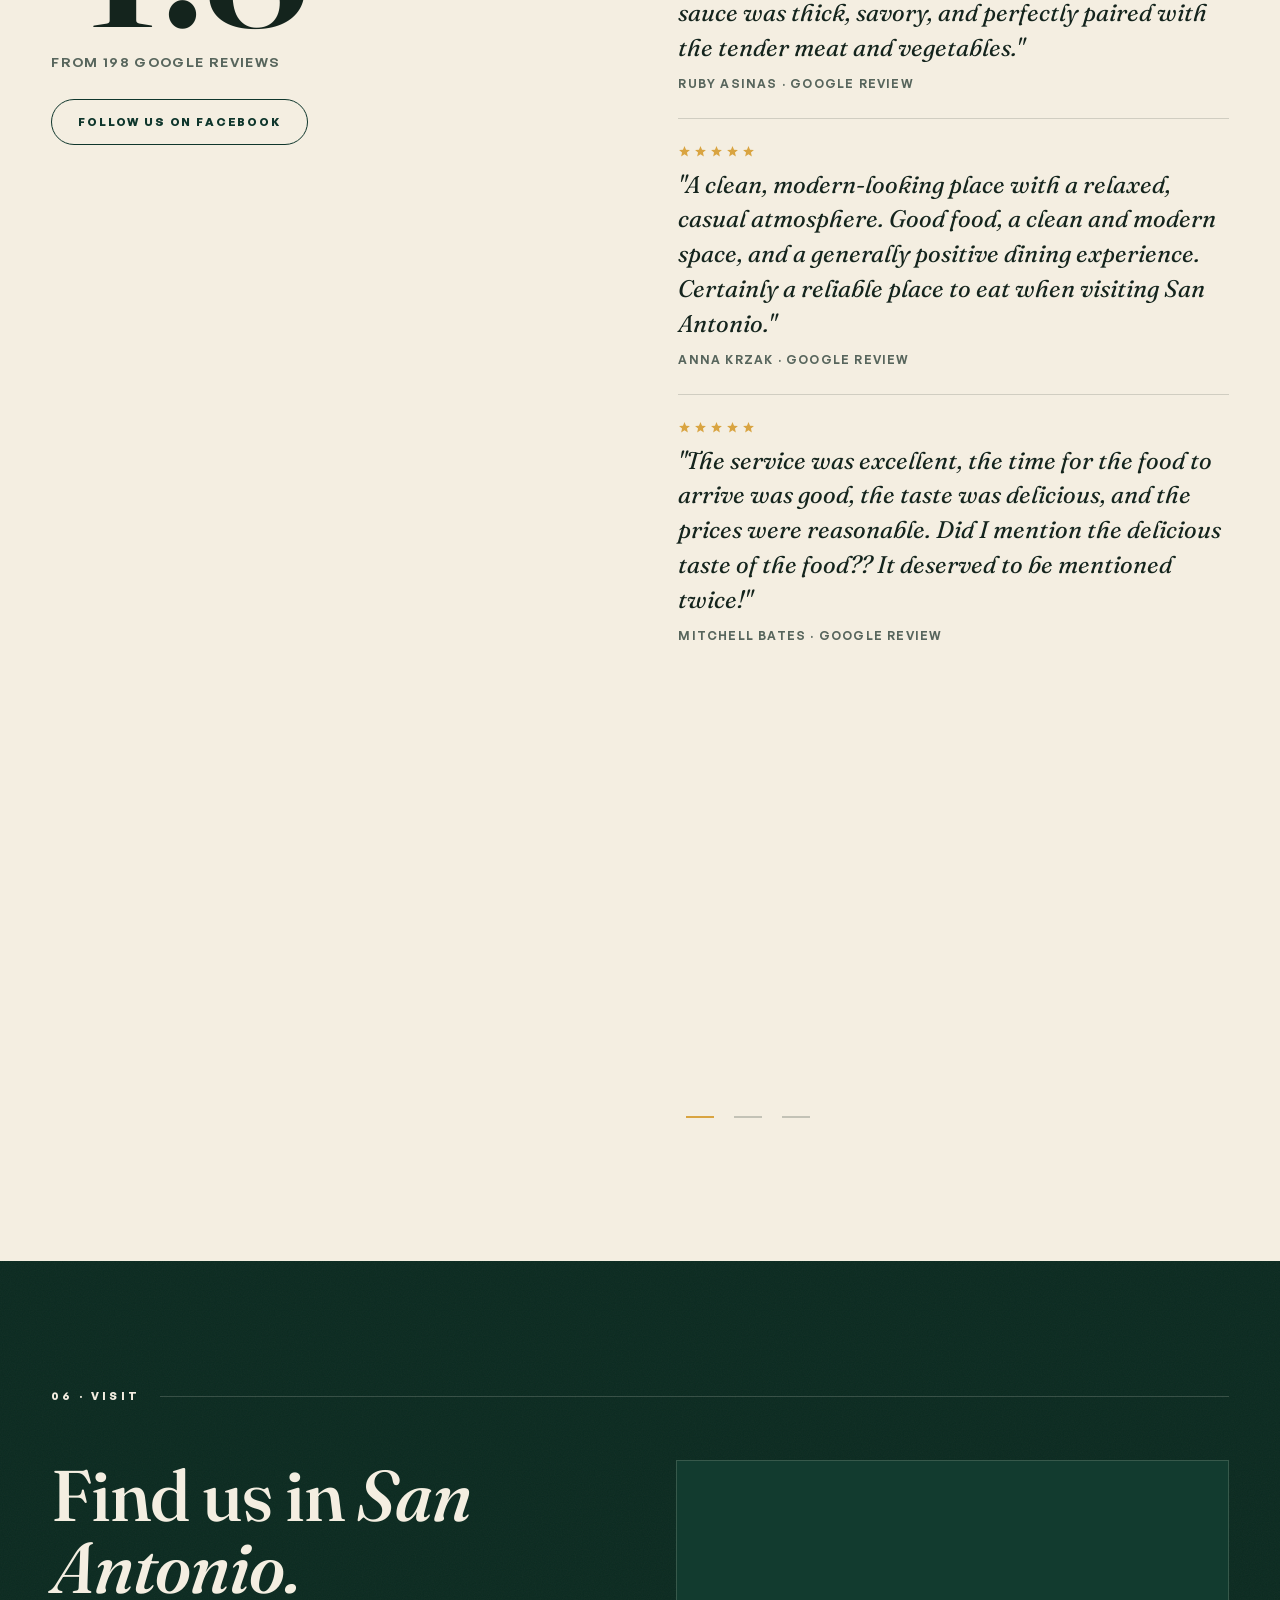
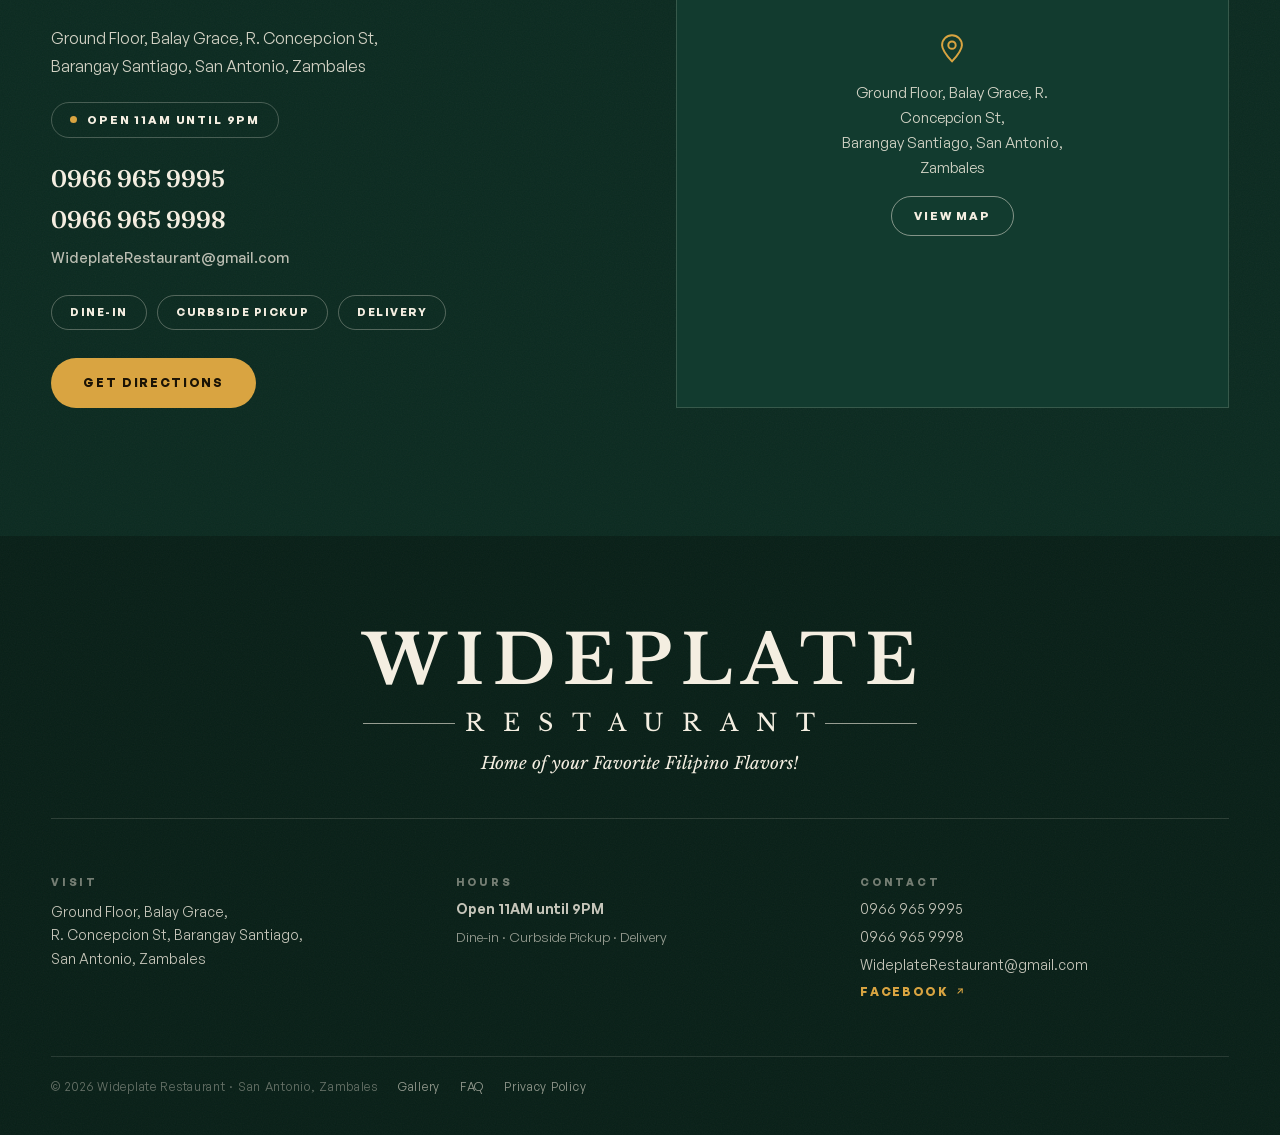
==== commit d77a1ab0: "Phase 3: inline critical CSS, defer the two stylesheets site.css and home.css both blocked render, w" ====
--- a/index.html
+++ b/index.html
@@ -13,8 +13,22 @@
 <noscript><link rel="stylesheet" href="https://fonts.googleapis.com/css2?family=Fraunces:ital,opsz,wght@0,9..144,300..900;1,9..144,300..900&amp;display=swap"><link rel="stylesheet" href="https://fonts.googleapis.com/css2?family=Libre+Baskerville:ital,wght@0,400;0,700;1,400&amp;display=swap"></noscript>
 <link rel="preload" as="image" href="uploads/wideplatehero1.webp" media="(min-width: 701px)" fetchpriority="high">
 <link rel="preload" as="image" href="uploads/wideplateheromobile1.webp" media="(max-width: 700px)" fetchpriority="high">
-<link rel="stylesheet" href="./css/site.css">
-<link rel="stylesheet" href="./css/home.css">
+<!-- GENERATED critical CSS for the above-the-fold render. Do not hand-edit:
+     it is a subset of css/site.css + css/home.css, and those remain the
+     source of truth. Regenerate after any change to either file:
+       cat css/site.css css/home.css > /tmp/combined.css
+       npm i --no-save penthouse
+       node -e "import('penthouse').then(async({default:p})=>{const fs=require('fs');\n         const css=fs.readFileSync('/tmp/combined.css','utf8');\n         fs.writeFileSync('/tmp/critical.css', await p({url:'http://localhost:8899/index.html',\n         cssString:css,width:412,height:823,forceInclude:[/^html/,/^body/,/wp-ld/,/wp-loading/,\n         /wl-nav/,/wl-hero/,/wl-slide/,/wl-bars/,/wl-bar/,/@font-face/,/:root/]}))}"
+     then paste it back here with ../fonts/ rewritten to ./fonts/ (this is
+     inlined in the HTML, so the paths resolve from the root, not from css/). -->
+<style id="wp-critical">@font-face{font-family:'General Sans';src:url('./fonts/general-sans-400.woff2') format('woff2');font-weight:400;font-style:normal;font-display:swap}@font-face{font-family:'General Sans';src:url('./fonts/general-sans-500.woff2') format('woff2');font-weight:500;font-style:normal;font-display:swap}@font-face{font-family:'General Sans';src:url('./fonts/general-sans-600.woff2') format('woff2');font-weight:600;font-style:normal;font-display:swap}@font-face{font-family:'General Sans';src:url('./fonts/general-sans-700.woff2') format('woff2');font-weight:700;font-style:normal;font-display:swap}:root{--gold: #D9A441;--gutter: clamp(24px, 4vw, 96px)}html{background:#081F17}body{margin:0;background:#F4EEE1;color:#14241D;font-family:'General Sans','Helvetica Neue',sans-serif;-webkit-font-smoothing:antialiased}a{color:#0F362C}button{font-family:inherit}.wl-navlink{color:rgba(244,238,225,0.6);text-decoration:none;font-size:12px;letter-spacing:0.06em;transition:color 0.2s ease}.wl-navlink:hover{color:var(--gold)}:root{--wl-ring: #0F362C}:focus-visible{outline:2px solid var(--wl-ring);outline-offset:3px}.wl-navlink{transition:color 0.18s ease,opacity 0.18s ease}.wl-navlink:active{opacity:0.65}:root{--wl-bottom-safe: env(safe-area-inset-bottom, 0px)}html.wl-cookie-open .wl-totop{opacity:0;visibility:hidden;translate:0 12px}@media (prefers-reduced-motion:reduce){*{transition-duration:0.01ms!important}}html{scroll-behavior:smooth;overflow-x:hidden;overscroll-behavior-y:none;background:#081F17}body{margin:0;background:#F4EEE1;font-family:'General Sans','Helvetica Neue',sans-serif;-webkit-font-smoothing:antialiased;overflow-x:clip;overscroll-behavior-y:none}:root{--gold: #D9A441;--nav-height: 60px}#top{min-height:100vh;min-height:100lvh}#top .wl-slide{will-change:opacity}#top .wl-slide img{will-change:transform}#top{position:relative;display:flex;align-items:flex-end;overflow:hidden;background:#0B2A20}.wl-slide{position:absolute;inset:0;opacity:0;transition:opacity 1.2s ease;pointer-events:none}.wl-slide[data-slide="0"]{opacity:1}.wl-slide img{width:100%;height:100%;object-fit:cover;object-position:center;display:block;transform-origin:50% 45%;filter:saturate(1.06) sepia(0.05) contrast(1.03) brightness(0.92);animation:wpkb 28s ease-in-out infinite alternate}.wl-hero-scrim{position:absolute;inset:0;background:linear-gradient(to top right,rgba(11,42,32,0.92) 0%,rgba(11,42,32,0.55) 38%,rgba(11,42,32,0) 74%),radial-gradient(120% 90% at 50% 45%,rgba(0,0,0,0) 55%,rgba(8,31,23,0.35) 100%);animation:wpfadein 1.1s ease both}.wl-herowrap{--wl-bars-band: calc(62px + var(--wl-bottom-safe));position:relative;width:100%;max-width:none;margin:0 auto;padding:150px var(--gutter) calc(var(--wl-bars-band) + 20px);display:flex;flex-direction:column;align-items:flex-start;gap:26px}.wl-hero-badge{margin:0;display:flex;flex-wrap:wrap;align-items:center;gap:12px;color:#F4EEE1;font-size:11px;font-weight:600;letter-spacing:0.26em;text-transform:uppercase;animation:wpfadein 0.9s ease 0.5s both}.wl-hero-rating{display:inline-flex;align-items:center;gap:8px;white-space:nowrap}.wl-hero-score{color:var(--gold);display:inline-flex;align-items:center;gap:5px}.wl-hero-score svg{width:0.95em;height:0.95em}.wl-hero-hours{white-space:nowrap}.wl-badge-sep{width:36px;height:1px;background:rgba(244,238,225,0.4)}.wl-hero-h1{margin:0;font-family:'Fraunces',Georgia,serif;font-weight:560;font-size:clamp(48px,9.6vw,136px);line-height:0.95;color:#F4EEE1;letter-spacing:-0.015em;max-width:11ch}.wl-hero-h1>span{display:block;overflow:hidden;padding-bottom:0.06em}.wl-hero-h1>span:last-child{padding-bottom:0.08em}.wl-hero-h1>span>span{display:block;animation:wpintro 0.9s cubic-bezier(0.16,1,0.3,1) both}.wl-hero-h1>span:nth-child(1)>span{animation-delay:0.08s}.wl-hero-h1>span:nth-child(2)>span{animation-delay:0.2s}.wl-hero-h1>span:nth-child(3)>span{animation-delay:0.32s;font-style:italic}.wl-hero-lede{margin:0;max-width:560px;font-size:clamp(15.5px,1.9vw,18px);line-height:1.65;color:rgba(244,238,225,0.88);animation:wpfadein 0.9s ease 0.7s both}.wl-hero-cta{display:flex;flex-wrap:wrap;gap:14px;margin-top:6px;animation:wpfadein 0.9s ease 0.85s both}.wl-btn-outline-light{border:1px solid rgba(244,238,225,0.6);color:#F4EEE1;text-decoration:none;font-size:12.5px;font-weight:600;letter-spacing:0.14em;text-transform:uppercase;padding:17px 32px;border-radius:999px;transition:background 0.25s ease,transform 0.25s cubic-bezier(0.16,1,0.3,1)}.wl-bars{position:absolute;right:24px;bottom:calc(30px + var(--wl-bottom-safe));z-index:2;display:flex;gap:4px}.wl-bar{width:44px;height:32px;background:none;border:0;cursor:pointer;display:flex;align-items:center;justify-content:center;padding:0}.wl-bar-track{position:relative;display:block;width:36px;height:2px;background:rgba(244,238,225,0.28);overflow:hidden}.wl-bar-fill{position:absolute;inset:0;transform:scaleX(0);transform-origin:left;background:var(--gold)}a{color:#0F362C}button{font-family:inherit}@keyframes wpkb{from{transform:scale(1)}to{transform:scale(1.07)}}@keyframes wpintro{from{transform:translateY(112%)}to{transform:translateY(0)}}@keyframes wpfadein{from{opacity:0}to{opacity:1}}@keyframes wpnav{to{padding-top:8px;padding-bottom:8px}}.wl-nav{position:fixed;top:0;left:0;right:0;z-index:60;background:rgba(11,42,32,0.96);backdrop-filter:blur(10px);border-bottom:1px solid rgba(244,238,225,0.14)}.wl-nav-bar{max-width:none;margin:0 auto;padding:18px var(--gutter);display:flex;align-items:center;gap:32px;animation:wpnav linear both;animation-timeline:scroll();animation-range:0px 160px}.wl-nav-mark{text-decoration:none;color:#F4EEE1;display:flex;flex-direction:column;align-items:center;font-size:21.5px;gap:0.257em}.wl-nav-mark b{font-family:'New Baskerville FS','New Baskerville','Libre Baskerville',Baskerville,Georgia,serif;font-weight:700;font-size:1em;letter-spacing:0.13em;margin-right:-0.13em;line-height:1;white-space:nowrap}.wl-nav-sub{display:flex;align-items:center;gap:0.141em;width:100%}.wl-nav-rule{flex:1;height:1px;background:rgba(244,238,225,0.6)}.wl-nav-tag{font-family:'New Baskerville FS','New Baskerville','Libre Baskerville',Baskerville,Georgia,serif;font-size:0.35em;font-weight:400;letter-spacing:0.785em;margin-right:-0.785em;line-height:1}.wl-nav-links{display:flex;gap:clamp(16px,2.2vw,26px)}.wl-nav-a{color:rgba(244,238,225,0.8);text-decoration:none;font-size:11.5px;font-weight:600;letter-spacing:0.18em;text-transform:uppercase;transition:color 0.2s ease}.wl-nav-actions{margin-left:auto;display:flex;align-items:center;gap:16px}.wl-nav-tel{color:rgba(244,238,225,0.85);text-decoration:none;font-size:13px;font-weight:600;letter-spacing:0.04em;white-space:nowrap;font-variant-numeric:tabular-nums}.wl-mob span{display:block;width:22px;height:1.5px;background:#F4EEE1}.wl-mobpanel-inner{display:flex;flex-direction:column;padding:8px var(--gutter) 22px;gap:2px}.wl-mob-a{color:#F4EEE1;text-decoration:none;font-family:'Fraunces',serif;font-size:22px;font-weight:500;padding:12px 2px}.wl-mob-dir{display:inline-flex;align-items:center;gap:6px;color:var(--gold);text-decoration:none;font-size:13px;font-weight:700;letter-spacing:0.14em;text-transform:uppercase;padding:14px 2px}.wl-mob-dir svg{width:0.85em;height:0.85em}.wl-mob-call{color:var(--gold);text-decoration:none;font-size:13px;font-weight:700;letter-spacing:0.14em;text-transform:uppercase;padding:14px 2px}.wl-nav-a:hover,.wl-navlink:hover{color:var(--gold)}#top,.wl-nav,.wl-mobpanel{--wl-ring: var(--gold)}.wl-btn-outline-light{transition:background 0.18s ease,border-color 0.18s ease,translate 0.18s ease,transform 0.25s cubic-bezier(0.16,1,0.3,1)}.wl-nav-a:active,.wl-navlink:active{color:#C08F33}.wl-nav-mark,.wl-nav-tel,.wl-mob-a,.wl-mob-dir,.wl-mob-call{transition:color 0.18s ease,opacity 0.18s ease}.wl-nav-mark:hover,.wl-nav-tel:hover{color:var(--gold)}.wl-nav-mark:active,.wl-nav-tel:active{opacity:0.6}.wl-bar-track{transition:background 0.18s ease}.wl-bar:hover .wl-bar-track{background:rgba(244,238,225,0.55)}.wl-bar:active .wl-bar-track{background:rgba(217,164,65,0.7)}.wl-btn-gold{background:var(--gold);color:#1B1305;text-decoration:none;font-size:12px;font-weight:700;letter-spacing:0.14em;text-transform:uppercase;padding:17px 32px;border-radius:999px;transition:background 0.18s ease,translate 0.18s ease,transform 0.25s cubic-bezier(0.16,1,0.3,1),box-shadow 0.18s ease}.wl-btn-gold.is-nav{font-size:11.5px;padding:12px 22px;white-space:nowrap}.wl-btn-gold.is-hero{font-size:12.5px;padding:18px 34px}.wl-mob{display:none;background:none;border:0;cursor:pointer;padding:10px;flex-direction:column;gap:5px;min-width:44px;min-height:44px;justify-content:center;align-items:center}.wl-mobpanel{border-top:1px solid rgba(244,238,225,0.14);max-height:0;overflow:hidden;transition:max-height 0.35s cubic-bezier(0.16,1,0.3,1)}@media (max-width:1240px){.wl-nav-bar{gap:24px}.wl-nav-links{gap:14px}}@media (max-width:1130px){.wl-nav-tel{display:none}}@media (max-width:1023px){.wl-desk{display:none!important}.wl-mob{display:flex!important}}@media (max-width:900px){.wl-desk{display:none!important}.wl-mob{display:flex!important}.wl-herowrap{padding-top:118px!important}}@media (max-width:600px){.wl-herowrap{padding-top:104px!important}.wl-drag-hint{display:none!important}.wl-hero-h1{font-size:clamp(33px,9vw,46px)!important}.wl-hero-scrim{background:linear-gradient(to top,rgba(11,42,32,0.96) 0%,rgba(11,42,32,0.78) 26%,rgba(11,42,32,0.35) 55%,rgba(11,42,32,0) 82%)!important}.wl-hero-badge{font-size:10px;letter-spacing:0.2em;gap:6px 12px}.wl-badge-sep{display:none!important}.wl-bars{left:0!important;right:0!important;justify-content:center!important}.wl-bars .wl-bar{width:34px!important}.wl-bars .wl-bar>span{width:22px!important}}@media (prefers-reduced-motion:reduce){html{scroll-behavior:auto}*{animation-duration:0.01ms!important;animation-iteration-count:1!important;transition-duration:0.01ms!important;animation-delay:0s!important;transition-delay:0s!important}}html.js .wl-promise:not(.is-in) .wl-cloche{clip-path:circle(6% at 50% 55%)}html.js .wl-pillar{border-top-color:transparent!important}html:not(.js) .wl-pillar::before{display:none}html.js .wl-promise:not(.is-in) .wl-pillar>*{opacity:0;transform:translateY(12px)}html.js .wl-pillar:last-child{border-bottom-color:transparent!important}html:not(.js) .wl-pillar:last-child::after{display:none}html.js #best-sellers:not(.is-in) .wl-dish{opacity:0}html.js #menu:not(.is-in) .wl-menuhead{opacity:0;transform:translateY(20px)}html.js #menu:not(.is-in) .wl-chip{opacity:0}html.js #combos:not(.is-in) .wl-combo{opacity:0}html.js #story:not(.is-in) .wl-squote{clip-path:inset(0 100% 0 0)}html.js #visit:not(.is-in)>div{opacity:0;transform:translateY(24px)}html.js #visit:not(.is-in)>.wl-noise{opacity:0.045}html.js .wl-rate:not(.is-in) .wl-star-big path{fill-opacity:0}html.js .wl-revstack{display:grid}html.js .wl-revstack .wl-revgroup{grid-area:1 / 1}.wl-revbars{display:none}html.js .wl-revbars{display:flex;gap:4px;padding-top:14px}.wl-revbar span{display:block;width:28px;height:2px;background:rgba(20,36,29,0.22);transition:background 0.3s ease}.wl-revbar.is-on span{background:var(--gold)}.wl-mob span{transition:transform 0.34s cubic-bezier(0.34,1.8,0.5,1),opacity 0.18s ease}</style>
+<!-- Non-blocking. The critical CSS above already paints the hero correctly,
+     and the preloader will not lift until these have applied, so nothing
+     half-styled is ever visible. Blanket-deferring these WITHOUT the
+     critical block above was measured at CLS 1.179 -- do not do that. -->
+<link rel="stylesheet" data-wpcss media="print" onload="this.media='all'" href="./css/site.css">
+<link rel="stylesheet" data-wpcss media="print" onload="this.media='all'" href="./css/home.css">
+<noscript><link rel="stylesheet" href="./css/site.css"><link rel="stylesheet" href="./css/home.css"></noscript>
 <style>
     /* ===== Branded preloader =====
        DUPLICATED IN FOUR FILES ON PURPOSE: index.html, gallery.html, faq.html
@@ -154,7 +168,19 @@
         window.dispatchEvent(new Event('wp:ready'));
       }, WIPE);
     }
-    function schedule() { setTimeout(exit, Math.max(0, MIN - (Date.now() - t0))); }
+    /* The stylesheets load non-blocking, so the loader must not lift before
+       they have applied. Their onload flips media to 'all', which is an
+       order-independent signal, readable no matter which fired first. MAX below
+       is still an unconditional failsafe, so a stylesheet that never arrives
+       cannot trap a visitor behind the loader -- and the critical CSS in the
+       head means even that case renders the hero correctly. */
+    function cssReady() {
+      var l = d.querySelectorAll('link[data-wpcss]');
+      for (var i = 0; i < l.length; i++) if (l[i].media !== 'all') return false;
+      return true;
+    }
+    function tryExit() { if (cssReady()) exit(); else setTimeout(tryExit, 60); }
+    function schedule() { setTimeout(tryExit, Math.max(0, MIN - (Date.now() - t0))); }
     if (d.readyState === 'loading') d.addEventListener('DOMContentLoaded', schedule); else schedule();
     setTimeout(exit, MAX);
   })();
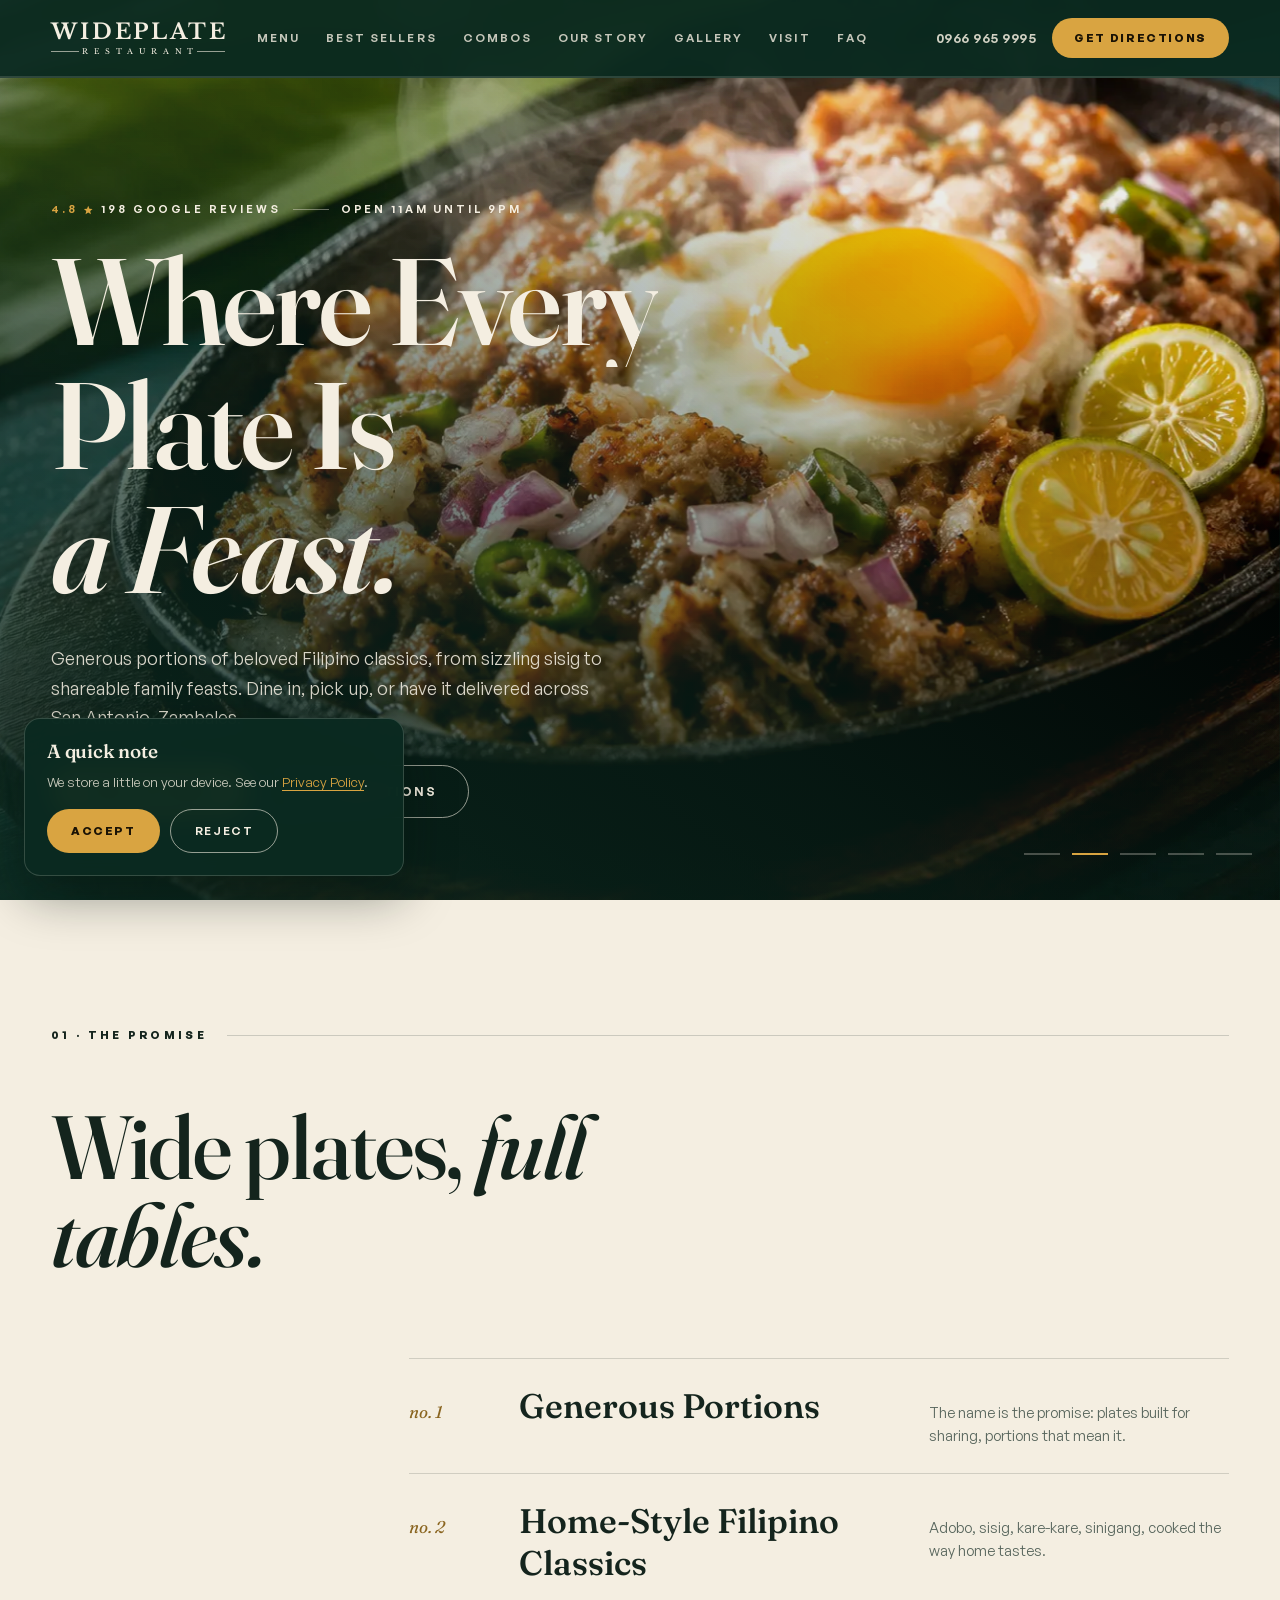
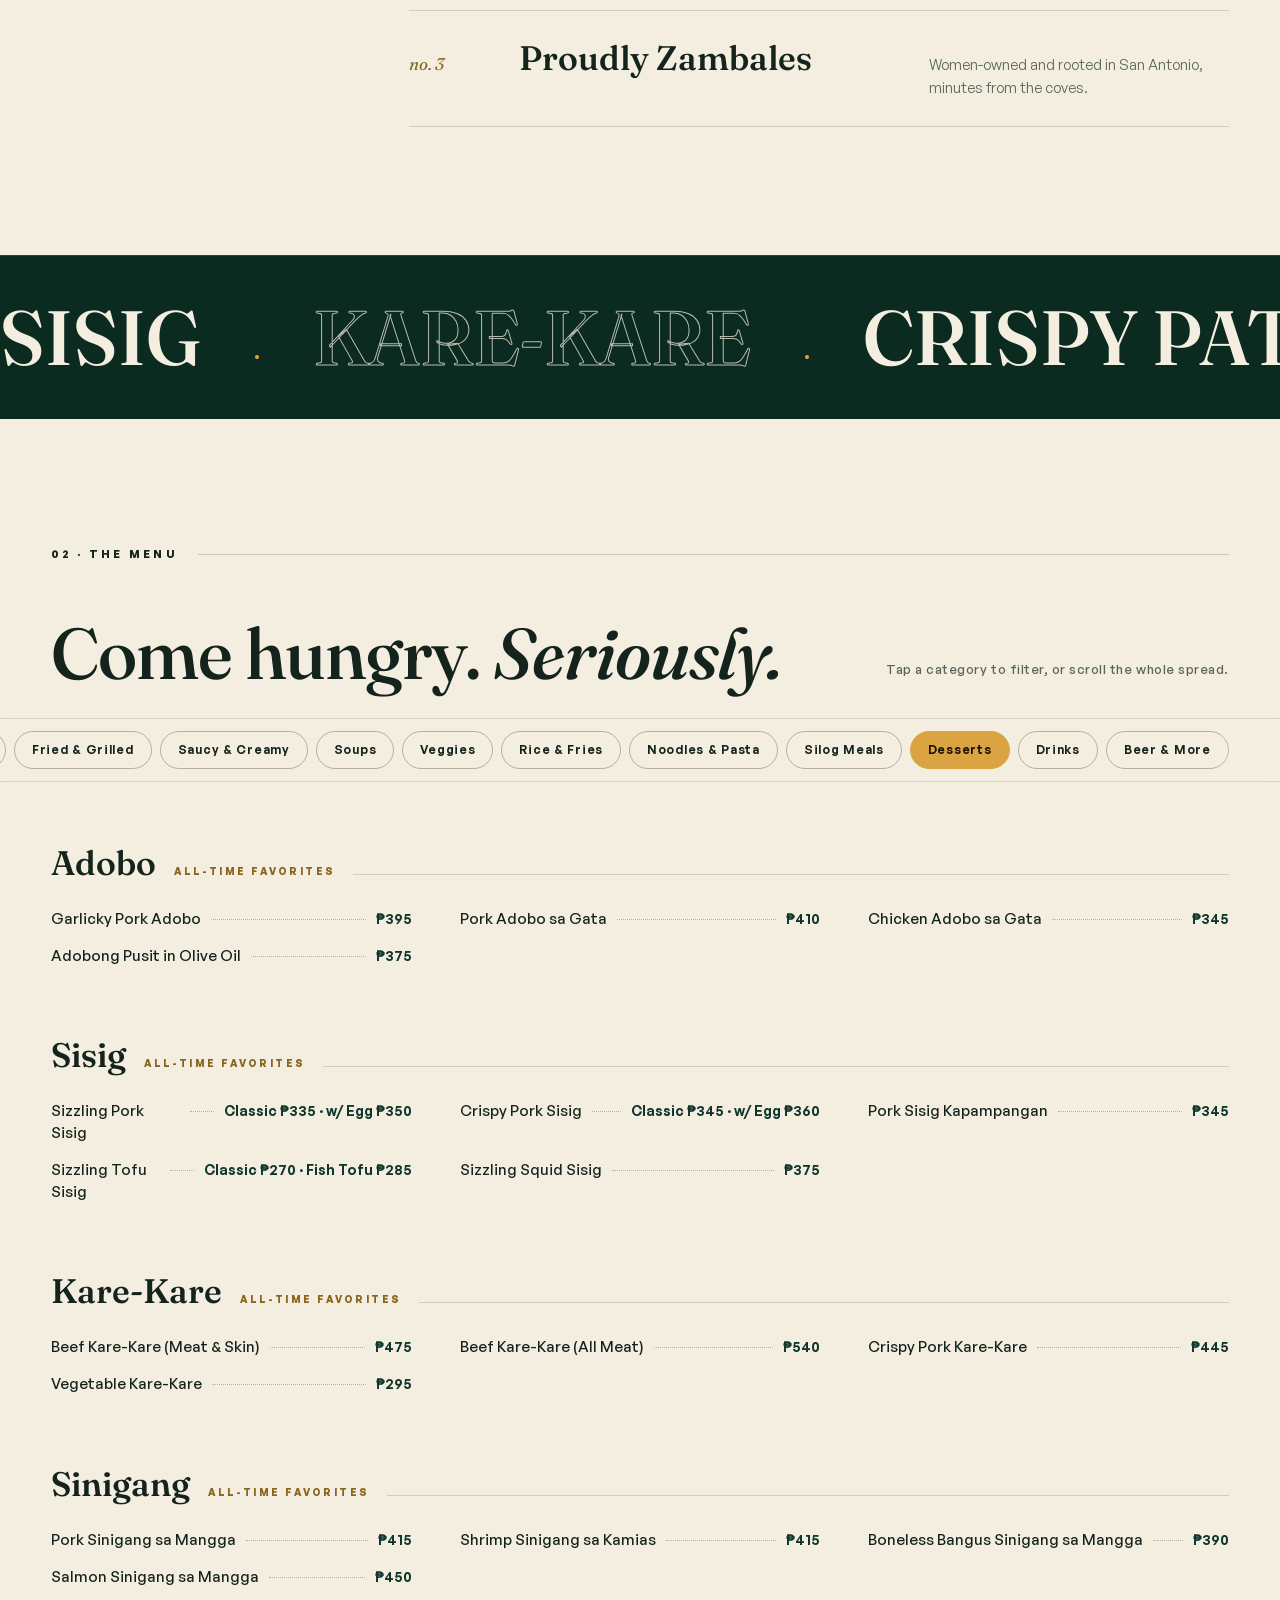
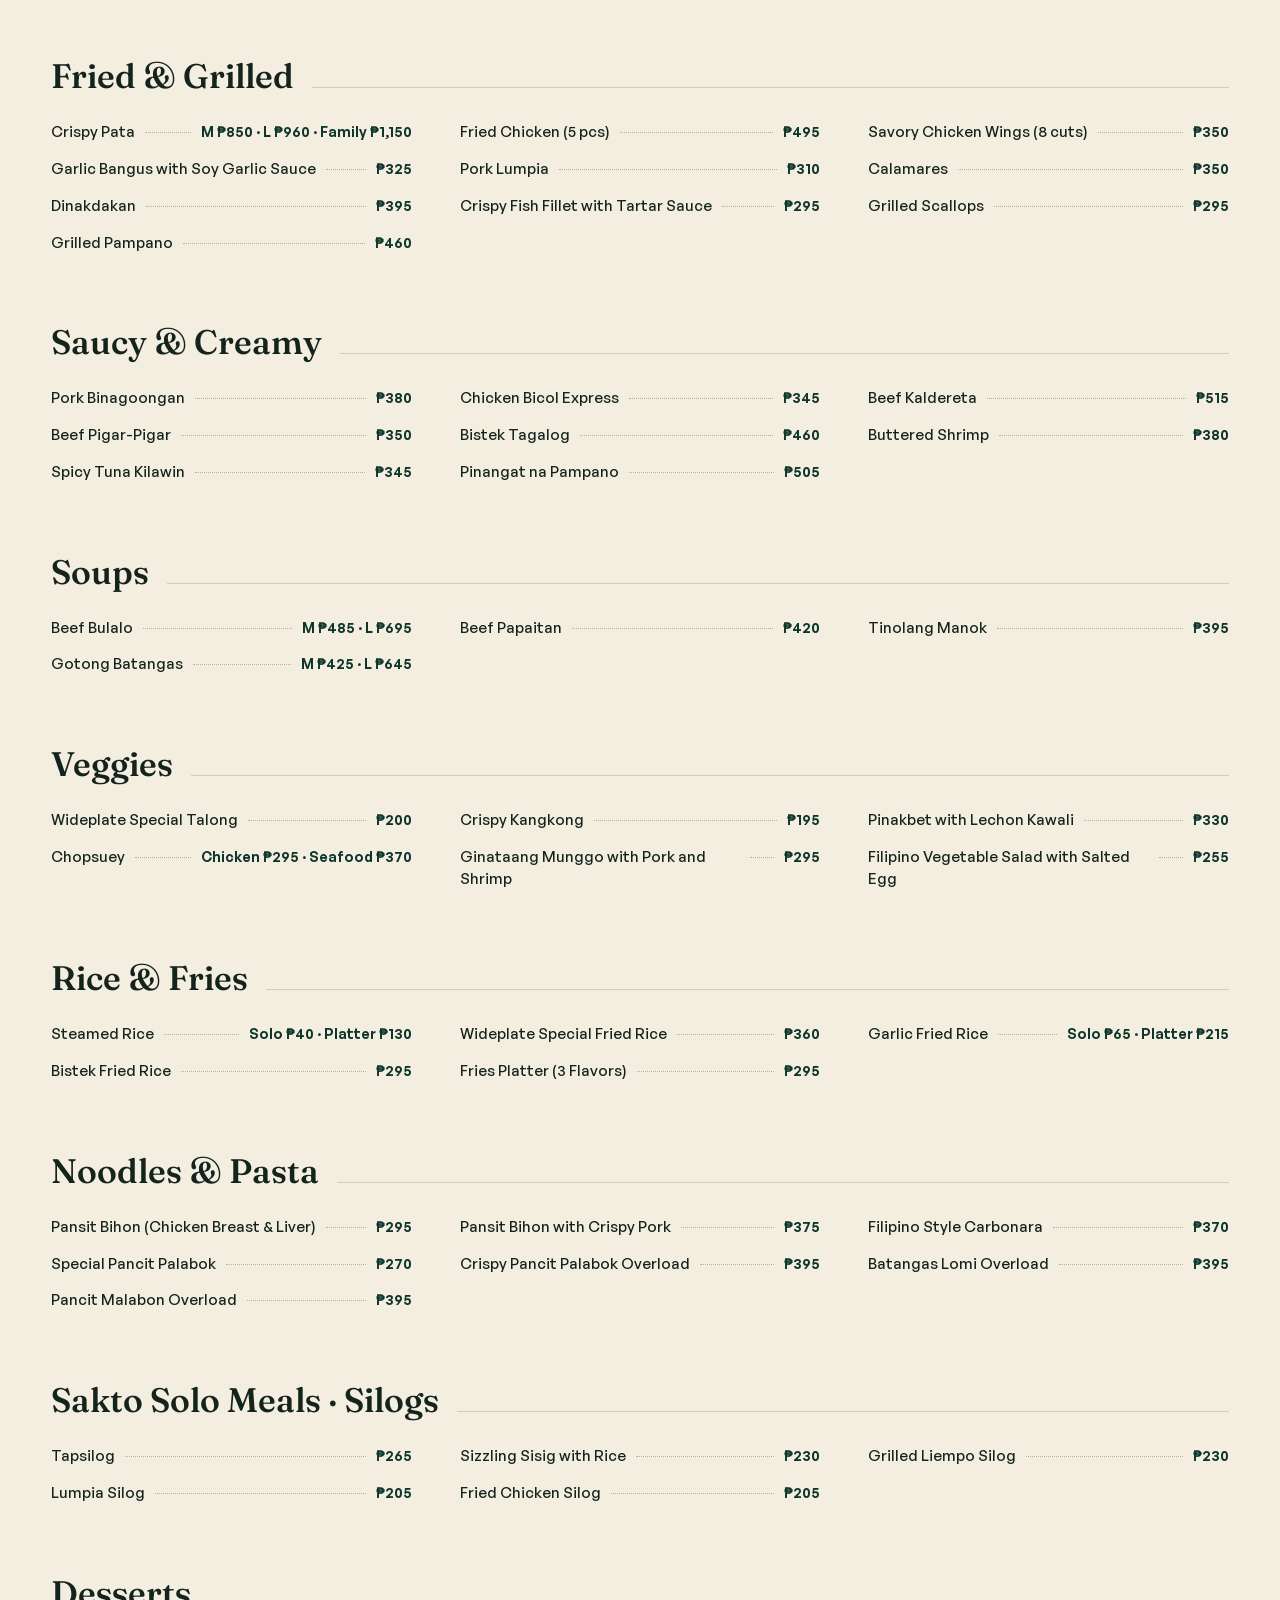
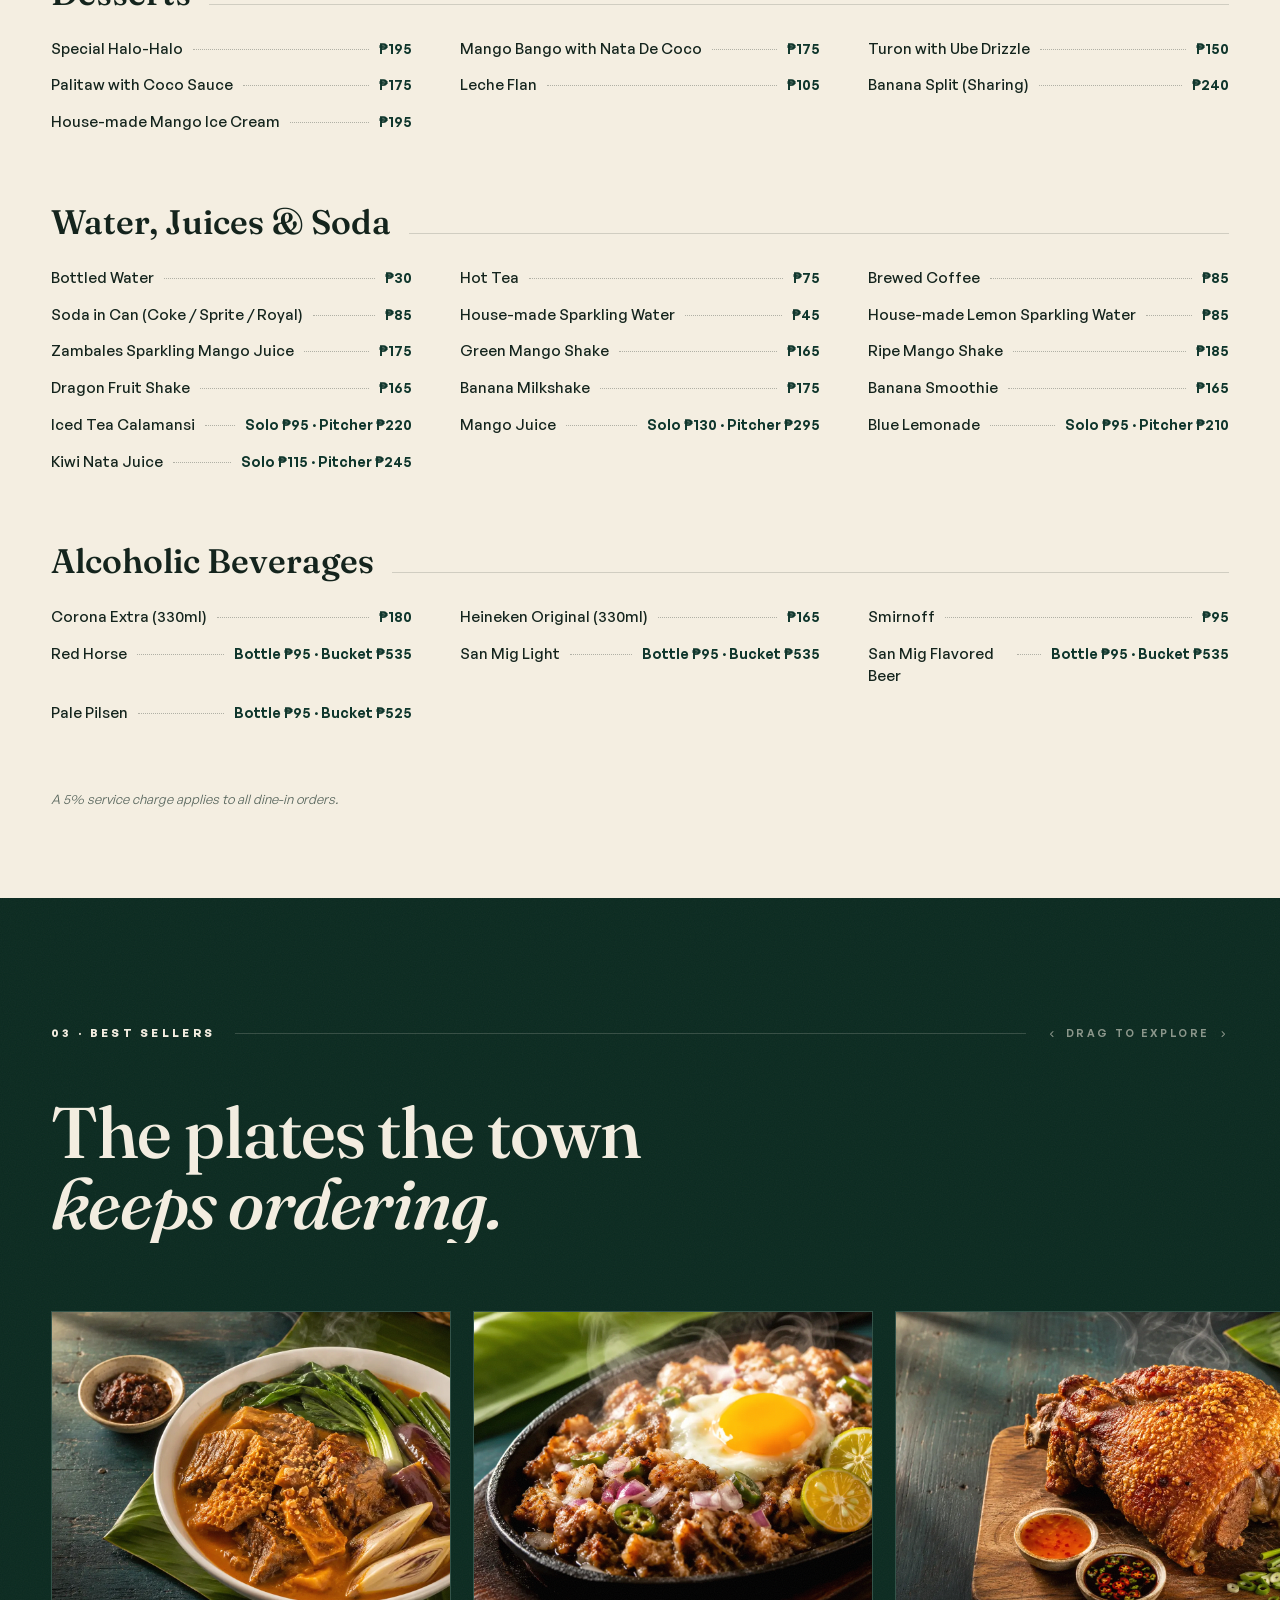
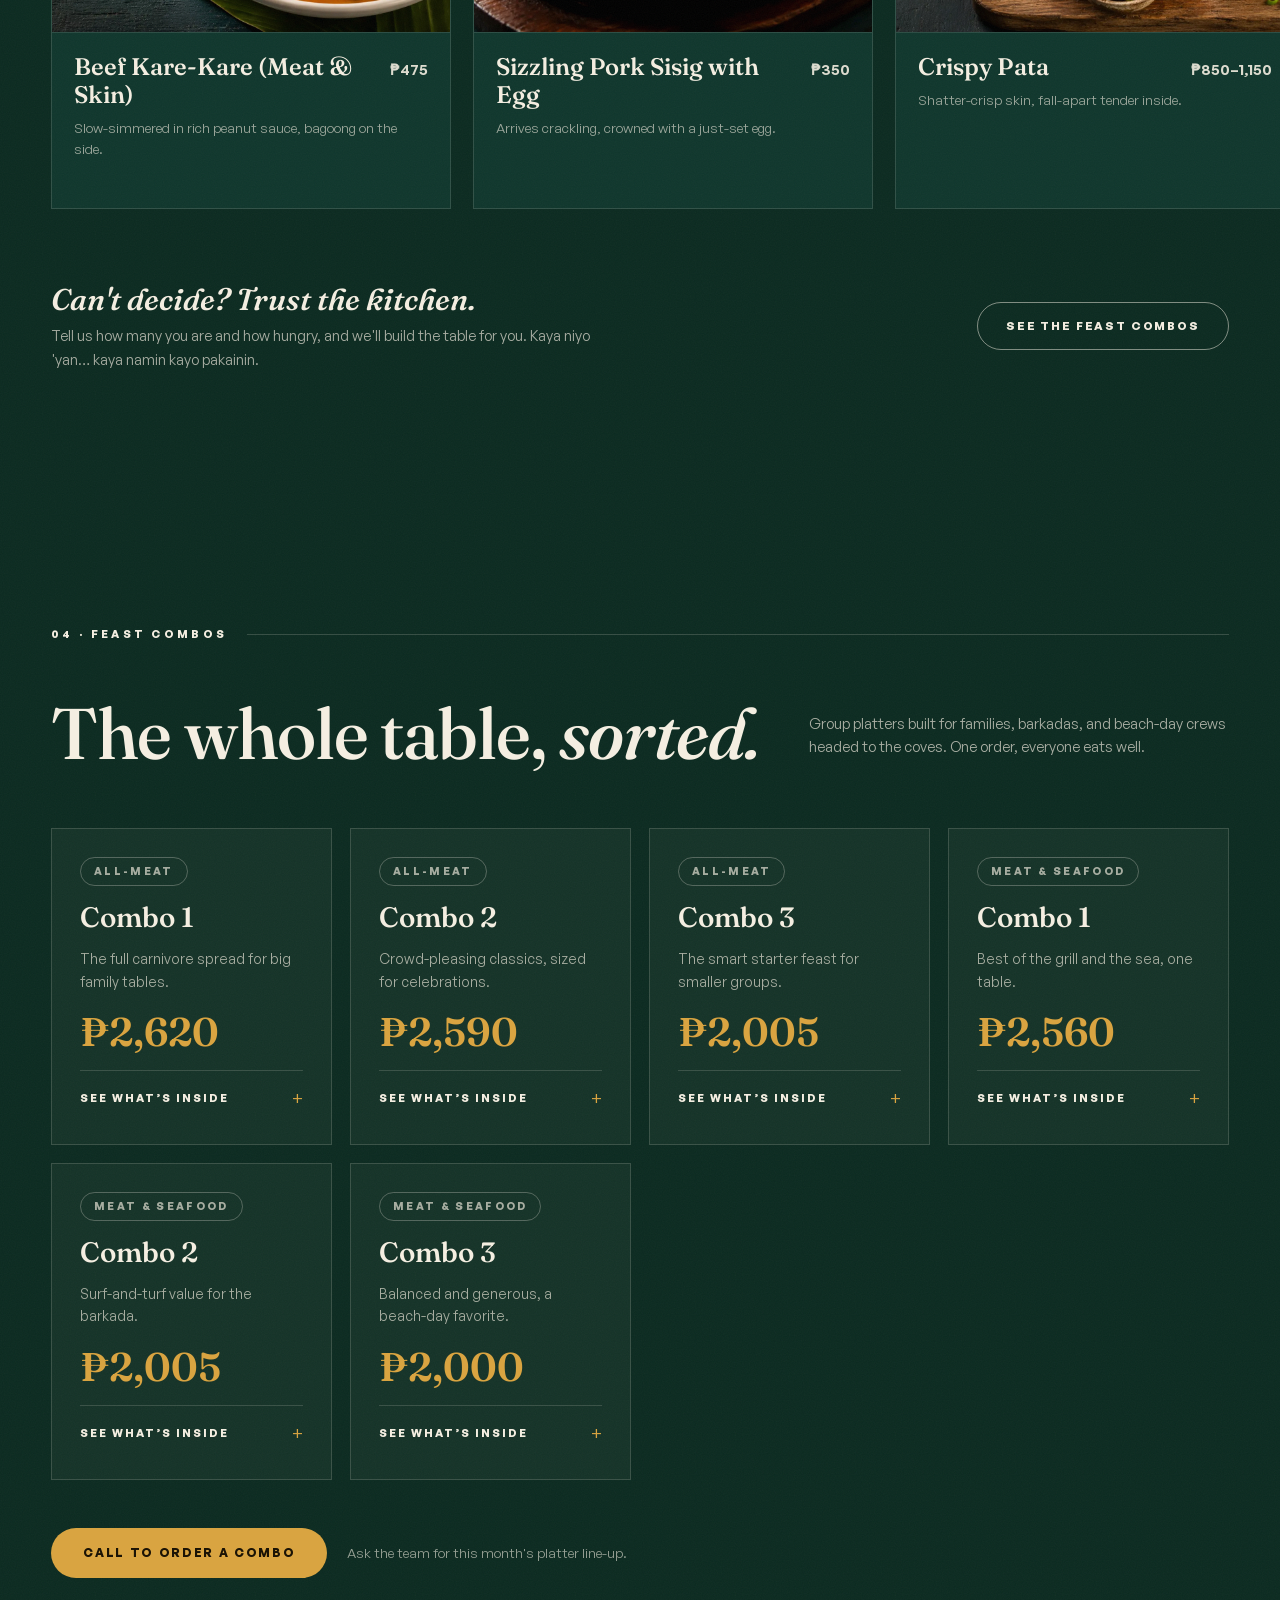
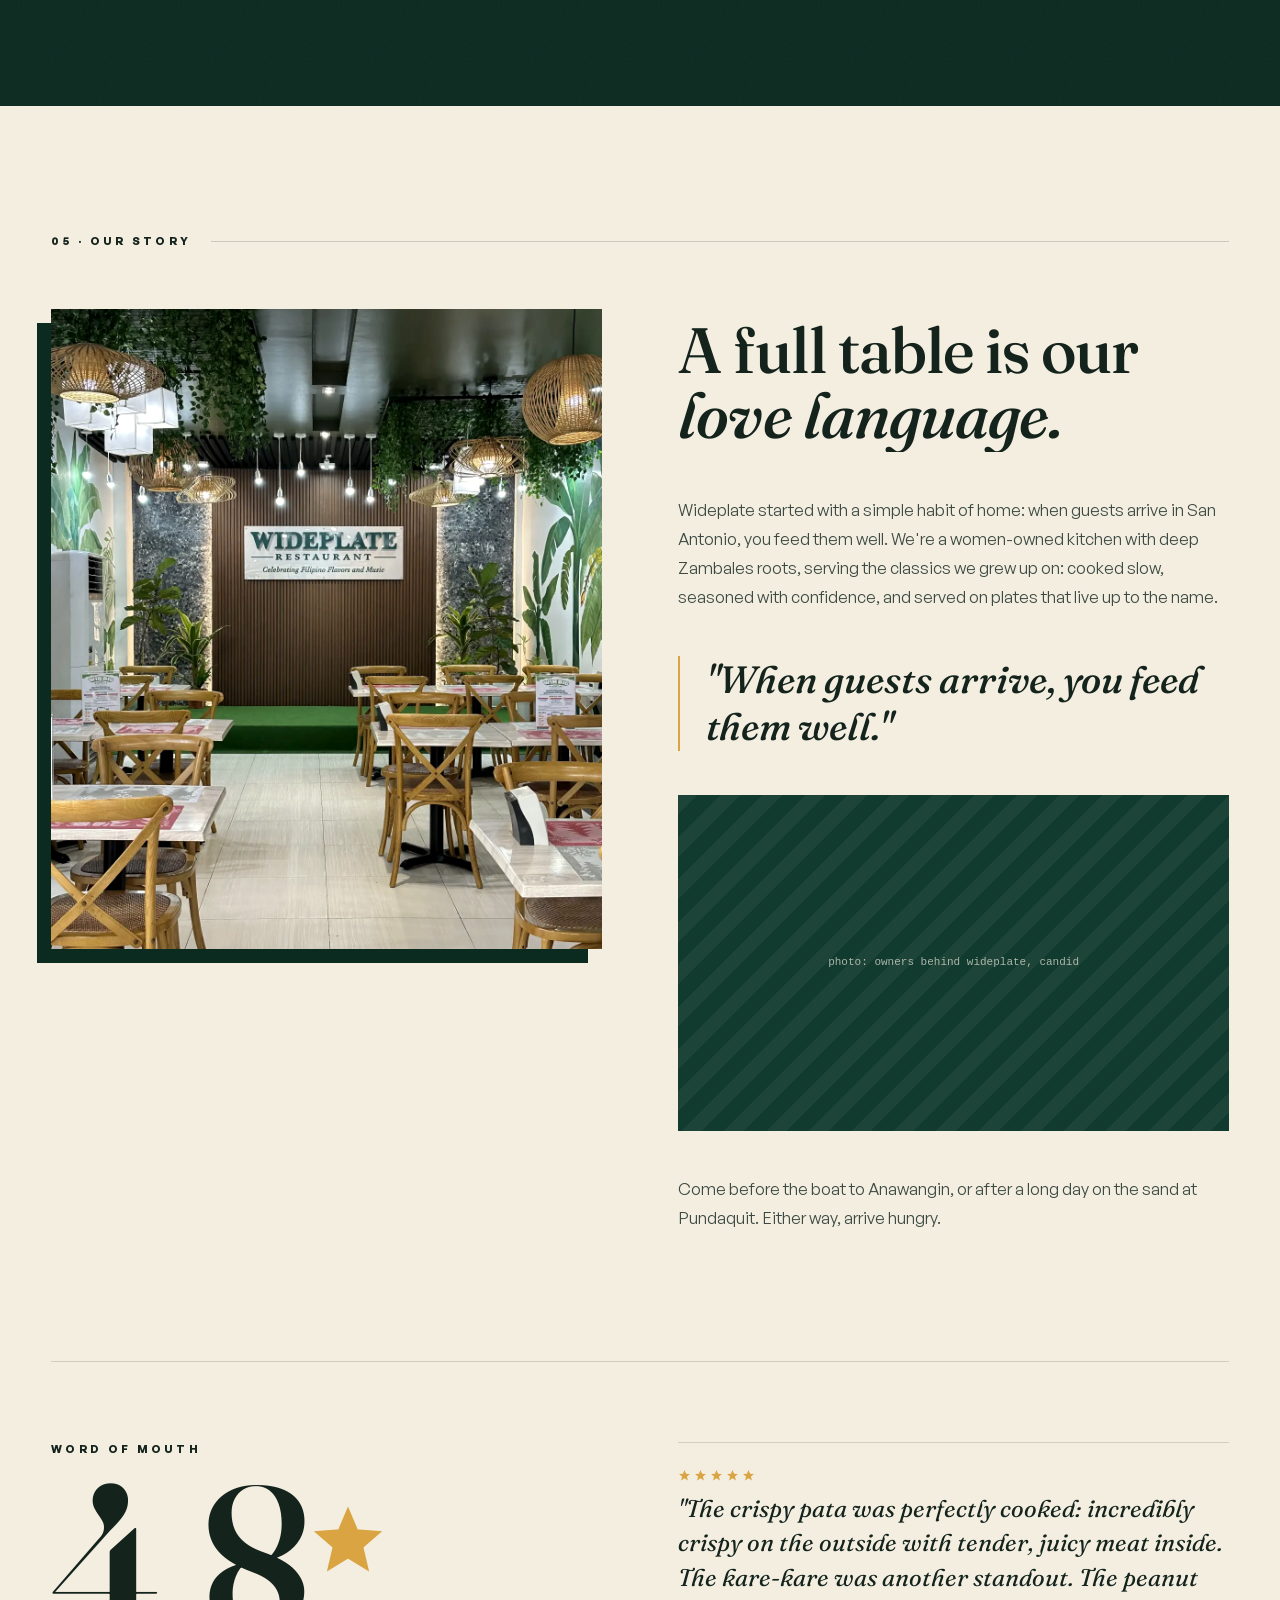
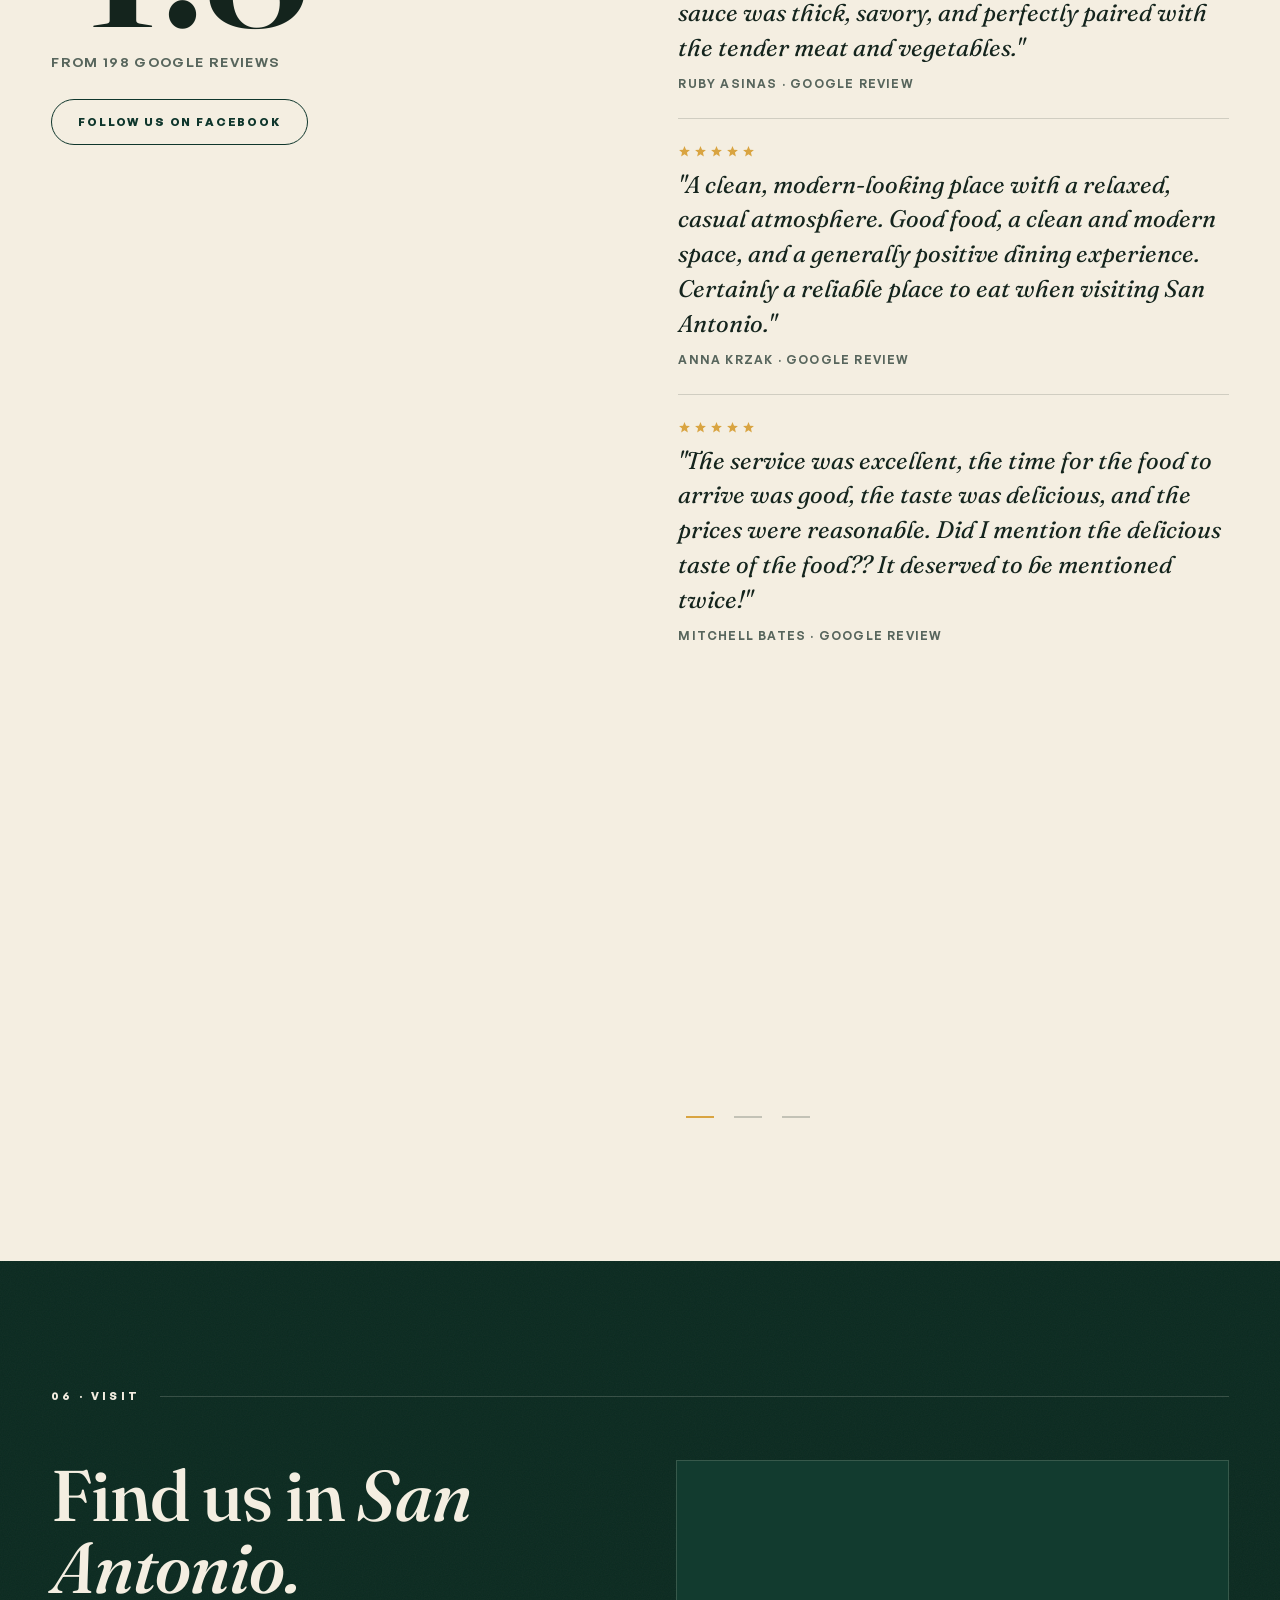
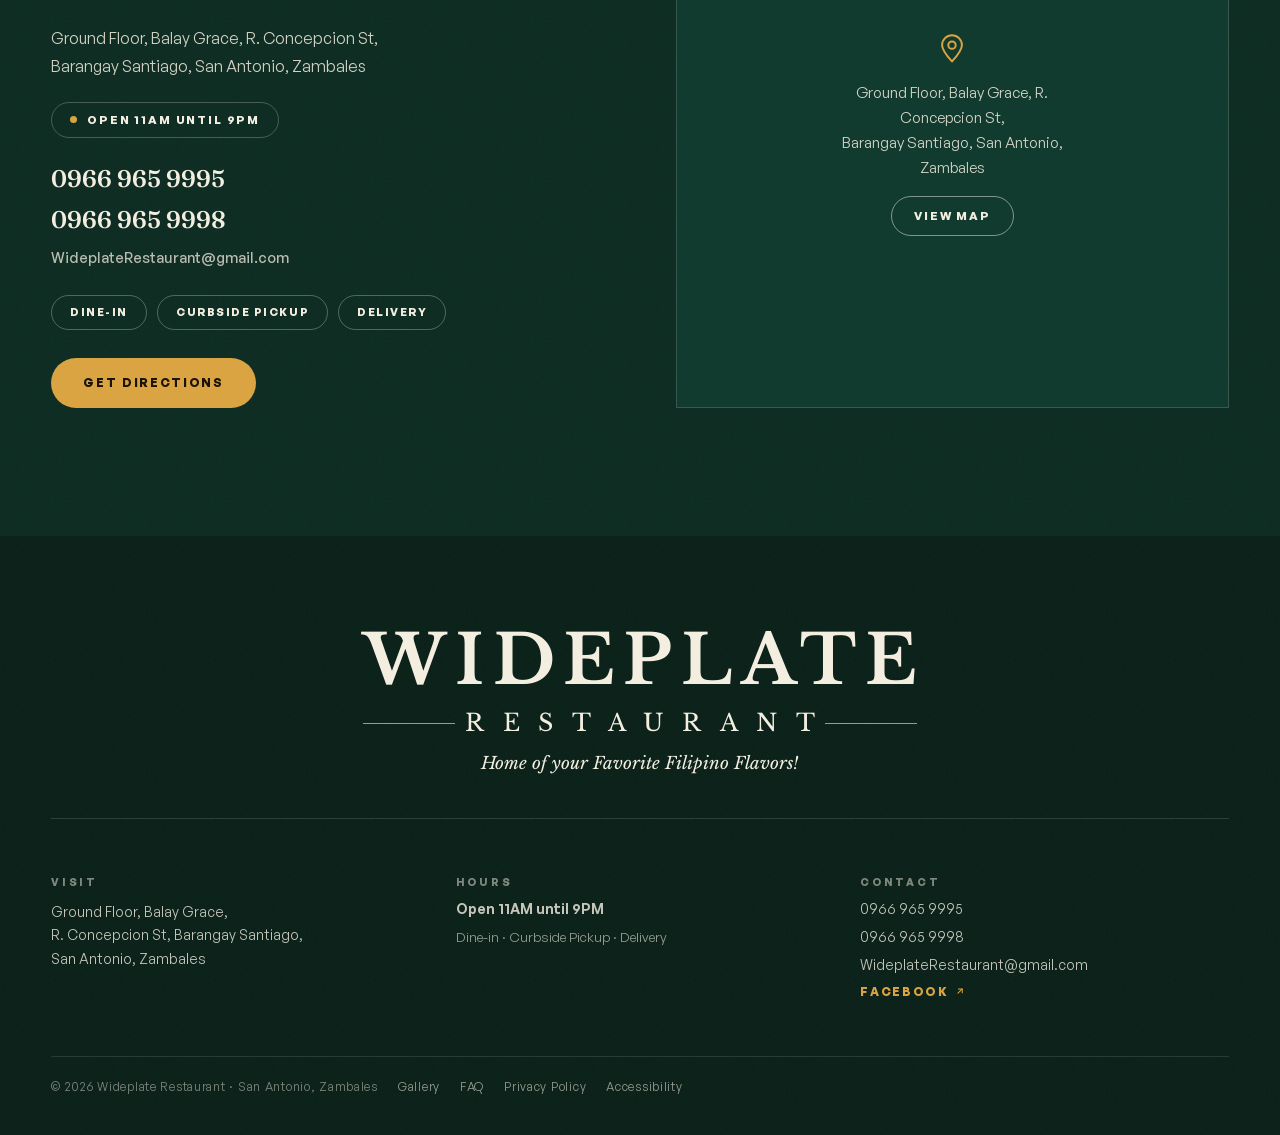
==== commit 23b50791: "Add an accessibility statement, a skip link, and fix four contrast failures The statement page is mo" ====
--- a/index.html
+++ b/index.html
@@ -201,6 +201,16 @@
   </div>
 <div style="--gutter:clamp(24px, 4vw, 96px); color:#14241D; font-family:'General Sans','Helvetica Neue',sans-serif; overflow-x:clip; background:#F4EEE1;">
 
+  <!-- Skip link. Styled in css/site.css, but the hidden state is repeated
+       inline because THIS page loads that sheet non-blocking: without the
+       rule below, the link would paint as ordinary text above the nav for as
+       long as the sheet takes to arrive, pushing the wordmark down. The
+       wordmark is this page's LCP element, so that would be an LCP and CLS
+       regression, not a cosmetic one. The other four pages load site.css
+       render-blocking and need no inline copy. Keep the two in sync. -->
+  <style>.wl-skip{position:absolute;top:12px;left:12px;z-index:200;transform:translateY(-250%)}</style>
+  <a class="wl-skip" href="#wl-main">Skip to content</a>
+
   <!-- Sticky nav. Link styling is .wl-nav-a, deliberately NOT the footer's
        .wl-navlink: the two look different and only coexisted before because
        these carried inline styles that outranked the shared class. -->
@@ -252,6 +262,16 @@
     </nav>
   </header>
 
+  <!-- <main> wraps the hero through Visit, ending before the footer. It is
+       the skip link's target and the landmark a screen reader's "jump to main
+       content" uses; the other four pages already had one. Purely a wrapper:
+       no stylesheet here carries a `main` rule and none of the five use a
+       `body >` child or sibling selector, so nesting the sections changes no
+       cascade. tabindex="-1" is what lets it receive focus from the skip
+       link — without it the page scrolls but focus stays on the link, and the
+       next Tab goes back into the nav. -->
+  <main id="wl-main" tabindex="-1">
+
   <!-- Hero -->
   <section id="top">
       <div class="wl-slide" data-slide="0">
@@ -1517,6 +1537,7 @@
     </div>
     <div class="wl-noise" aria-hidden="true"></div>
   </section>
+  </main>
 
   <!-- Footer markup is identical across all four pages; its styling lives in
        css/site.css. The markup still has to be kept in sync by hand — there is
@@ -1557,6 +1578,7 @@
         <a class="wl-navlink" href="gallery.html">Gallery</a>
         <a class="wl-navlink" href="faq.html">FAQ</a>
         <a class="wl-navlink" href="privacy-policy.html">Privacy Policy</a>
+        <a class="wl-navlink" href="accessibility.html">Accessibility</a>
       </div>
     </div>
     <div class="wl-foot-noise" aria-hidden="true"></div>
--- a/css/site.css
+++ b/css/site.css
@@ -46,7 +46,16 @@
    :not() is what keeps a global text-link rule from reaching into buttons —
    without it, every filled button ever added has to remember to override this
    one declaration, and the first one that forgets ships an invisible label. */
-a:not([class*="wl-btn"]):not([class*="-dir"]):hover { color: #C9862B; }
+/* --wl-link-hover, not a literal, because ONE amber cannot serve both
+   backgrounds: measured, #C9862B is 5.69:1 on the dark green but only 2.62:1
+   on the cream, and darkening it far enough to pass on cream (#8F5E1E, 4.80:1)
+   drops it to 2.85:1 on the dark. So the cream value is the default and the
+   dark sections re-declare the lighter one, exactly the way --wl-ring already
+   works two rules down. Both are text-link hover colours only; the pills own
+   their label colour. Re-measure before changing either. */
+:root { --wl-link-hover: #8F5E1E; }
+.wl-foot, .wl-pp-head, #top, .wl-visit, .wl-nav, .wl-mobpanel, #combos { --wl-link-hover: #C9862B; }
+a:not([class*="wl-btn"]):not([class*="-dir"]):hover { color: var(--wl-link-hover); }
 /* <button> does not inherit font-family and Chrome's UA default for it is
    Arial. Without this, any button with visible text silently falls off the
    type system. */
@@ -81,7 +90,9 @@
 .wl-foot-tagline { margin: 0; font-family: 'New Baskerville FS','New Baskerville','Libre Baskerville',Baskerville,Georgia,serif; font-style: italic; font-size: clamp(14px, 1.8vw, 17px); color: #F4EEE1; text-align: center; }
 .wl-foot-cols { display: grid; grid-template-columns: repeat(auto-fit, minmax(min(220px, 100%), 1fr)); gap: 36px; }
 .wl-foot-col { display: flex; flex-direction: column; gap: 10px; }
-.wl-foot-label { margin: 0; font-size: 10.5px; font-weight: 700; letter-spacing: 0.26em; text-transform: uppercase; color: rgba(244,238,225,0.45); }
+/* 0.50, not 0.45: at 0.45 this measured 3.97:1 on #081F17 and 10.5px text
+   needs 4.5:1. 0.50 is 4.59:1 and is the smallest step that clears it. */
+.wl-foot-label { margin: 0; font-size: 10.5px; font-weight: 700; letter-spacing: 0.26em; text-transform: uppercase; color: rgba(244,238,225,0.5); }
 .wl-foot-text { margin: 0; font-size: 14px; line-height: 1.7; color: rgba(244,238,225,0.8); }
 .wl-foot-hours { margin: 0; font-size: 14px; font-weight: 600; color: rgba(244,238,225,0.8); }
 .wl-foot-note { margin: 0; font-size: 13.5px; color: rgba(244,238,225,0.6); }
@@ -90,7 +101,8 @@
 .wl-foot-fb { display: inline-flex; align-items: center; gap: 6px; font-size: 12px; font-weight: 700; letter-spacing: 0.14em; text-transform: uppercase; color: var(--gold); text-decoration: none; }
 .wl-foot-fb svg { width: 0.85em; height: 0.85em; }
 .wl-foot-bottom { display: flex; flex-wrap: wrap; align-items: center; gap: 10px 20px; padding-top: 22px; border-top: 1px solid rgba(244,238,225,0.12); }
-.wl-foot-copy { margin: 0; font-size: 12px; letter-spacing: 0.06em; color: rgba(244,238,225,0.4); }
+/* 0.50, not 0.4: 3.42:1 -> 4.59:1 on #081F17, same reason as .wl-foot-label. */
+.wl-foot-copy { margin: 0; font-size: 12px; letter-spacing: 0.06em; color: rgba(244,238,225,0.5); }
 /* The hover used to need !important purely to beat an inline color on these
    links. With the colour in this file that fight is gone — do not put it back. */
 .wl-navlink { color: rgba(244,238,225,0.6); text-decoration: none; font-size: 12px; letter-spacing: 0.06em; transition: color 0.2s ease; }
@@ -119,6 +131,32 @@
    declaration beats any rule in this file, so a transform here would silently
    do nothing on desktop. `translate` is its own property and composes with
    transform instead of losing to it. */
+/* ===== Skip to content =====
+   WCAG 2.4.1. Seven nav links, a phone number and a pill stand between the
+   top of every page and its content, and a keyboard visitor walked all of
+   them on every page. This is the bypass.
+
+   No JS and no extra request: the rule ships in this sheet, which is already
+   loaded, and the link is absolutely positioned so it is OUT OF FLOW at all
+   times. It cannot shift the nav — which matters more here than usual,
+   because the nav wordmark is this site's LCP element.
+
+   translateY, not display:none or visibility:hidden: the link has to stay
+   focusable to be reachable by Tab at all. Hiding it either of those ways
+   removes it from the focus order and the feature quietly does nothing.
+
+   index.html repeats the hidden state inline (see the note there) because it
+   is the one page that loads this sheet non-blocking. */
+.wl-skip { position: absolute; top: 12px; left: 12px; z-index: 200; transform: translateY(-250%); padding: 12px 20px; border-radius: 999px; background: var(--gold); color: #1B1305; font-size: 11.5px; font-weight: 700; letter-spacing: 0.14em; text-transform: uppercase; text-decoration: none; }
+/* :focus, not :focus-visible — a skip link is reached ONLY by keyboard, and
+   :focus-visible would be one more thing that has to agree for it to appear. */
+.wl-skip:focus { transform: none; }
+.wl-skip:hover { color: #1B1305; }
+/* The skip target is a landmark, not a control. It takes focus so the next
+   Tab continues inside the content, but the page having jumped is the
+   feedback — a ring drawn around the whole page is not. */
+#wl-main:focus { outline: none; }
+
 :root { --wl-ring: #0F362C; }
 .wl-foot, .wl-pp-head { --wl-ring: var(--gold); }
 :focus-visible { outline: 2px solid var(--wl-ring); outline-offset: 3px; }
--- a/css/home.css
+++ b/css/home.css
@@ -109,8 +109,11 @@
     button { font-family: inherit; }
     /* Duplicate of site.css's rule, and it carries the same exclusion for the
        same reason: text links go amber on hover, pill buttons keep their own
-       label colour. Amber on gold is unreadable. Change one, change both. */
-    a:not([class*="wl-btn"]):not([class*="-dir"]):hover { color: #C9862B; }
+       label colour. Amber on gold is unreadable. Change one, change both.
+       The colour is --wl-link-hover: one amber cannot pass on both the cream
+       and the dark green, so site.css sets the cream value on :root and the
+       dark sections re-declare the lighter one. See the note there. */
+    a:not([class*="wl-btn"]):not([class*="-dir"]):hover { color: var(--wl-link-hover); }
     @keyframes wpkb { from { transform: scale(1); } to { transform: scale(1.07); } }
     @keyframes wpintro { from { transform: translateY(112%); } to { transform: translateY(0); } }
     @keyframes wpfadein { from { opacity: 0; } to { opacity: 1; } }
@@ -413,13 +416,20 @@
     html:not(.js) .wl-pillar::before { display: none; }
     .wl-pillar > * { transition: opacity 0.6s ease, transform 0.6s cubic-bezier(0.16, 1, 0.3, 1); }
     html.js .wl-promise:not(.is-in) .wl-pillar > * { opacity: 0; transform: translateY(12px); }
+    /* The whole pillar sequence is shifted 0.18s EARLIER than it was, so
+       pillar 1's text starts at 1.02s against the cloche's 1.26s finish: 240ms
+       of overlap, which reads as one gesture instead of two events. A flat
+       shift, not a scale, on purpose — it keeps the 0.30s inter-pillar stagger
+       and the 0.18s hairline-then-text order exactly as signed off. Do not
+       touch anything below this block; Best Sellers, Combos, Our Story and the
+       rating stat are signed off and their timings are independent. */
     .wl-promise.is-in .wl-pillar::before { transform: scaleX(1); }
-    .wl-promise.is-in .wl-pillar:nth-child(1)::before { transition-delay: 1.02s; }
-    .wl-promise.is-in .wl-pillar:nth-child(2)::before { transition-delay: 1.32s; }
-    .wl-promise.is-in .wl-pillar:nth-child(3)::before { transition-delay: 1.62s; }
-    .wl-promise.is-in .wl-pillar:nth-child(1) > * { transition-delay: 1.2s; }
-    .wl-promise.is-in .wl-pillar:nth-child(2) > * { transition-delay: 1.5s; }
-    .wl-promise.is-in .wl-pillar:nth-child(3) > * { transition-delay: 1.8s; }
+    .wl-promise.is-in .wl-pillar:nth-child(1)::before { transition-delay: 0.84s; }
+    .wl-promise.is-in .wl-pillar:nth-child(2)::before { transition-delay: 1.14s; }
+    .wl-promise.is-in .wl-pillar:nth-child(3)::before { transition-delay: 1.44s; }
+    .wl-promise.is-in .wl-pillar:nth-child(1) > * { transition-delay: 1.02s; }
+    .wl-promise.is-in .wl-pillar:nth-child(2) > * { transition-delay: 1.32s; }
+    .wl-promise.is-in .wl-pillar:nth-child(3) > * { transition-delay: 1.62s; }
     /* last pillar's closing (bottom) hairline draws with the same choreography */
     /* Below ~420px the pillar's three inline columns (48-90px number, 1fr
        title, 150-300px copy, 20px gaps) cannot fit: the 1fr track's automatic
@@ -435,7 +445,7 @@
     html.js .wl-pillar:last-child { border-bottom-color: transparent !important; }
     .wl-pillar:last-child::after { content: ''; position: absolute; bottom: -1px; left: 0; width: 100%; height: 1px; background: rgba(20,36,29,0.16); transform: scaleX(0); transform-origin: left; transition: transform 0.84s cubic-bezier(0.16, 1, 0.3, 1); }
     html:not(.js) .wl-pillar:last-child::after { display: none; }
-    .wl-promise.is-in .wl-pillar:last-child::after { transform: scaleX(1); transition-delay: 1.8s; }
+    .wl-promise.is-in .wl-pillar:last-child::after { transform: scaleX(1); transition-delay: 1.62s; }
     /* 03 Best Sellers: cards dealt onto the table (lighter on phones) */
     html.js #best-sellers:not(.is-in) .wl-dish { opacity: 0; }
     /* Best Sellers only: scaled by 1.2 again this round (0.78s -> 0.94s), and
--- a/css/site.css
+++ b/css/site.css
@@ -46,7 +46,16 @@
    :not() is what keeps a global text-link rule from reaching into buttons —
    without it, every filled button ever added has to remember to override this
    one declaration, and the first one that forgets ships an invisible label. */
-a:not([class*="wl-btn"]):not([class*="-dir"]):hover { color: #C9862B; }
+/* --wl-link-hover, not a literal, because ONE amber cannot serve both
+   backgrounds: measured, #C9862B is 5.69:1 on the dark green but only 2.62:1
+   on the cream, and darkening it far enough to pass on cream (#8F5E1E, 4.80:1)
+   drops it to 2.85:1 on the dark. So the cream value is the default and the
+   dark sections re-declare the lighter one, exactly the way --wl-ring already
+   works two rules down. Both are text-link hover colours only; the pills own
+   their label colour. Re-measure before changing either. */
+:root { --wl-link-hover: #8F5E1E; }
+.wl-foot, .wl-pp-head, #top, .wl-visit, .wl-nav, .wl-mobpanel, #combos { --wl-link-hover: #C9862B; }
+a:not([class*="wl-btn"]):not([class*="-dir"]):hover { color: var(--wl-link-hover); }
 /* <button> does not inherit font-family and Chrome's UA default for it is
    Arial. Without this, any button with visible text silently falls off the
    type system. */
@@ -81,7 +90,9 @@
 .wl-foot-tagline { margin: 0; font-family: 'New Baskerville FS','New Baskerville','Libre Baskerville',Baskerville,Georgia,serif; font-style: italic; font-size: clamp(14px, 1.8vw, 17px); color: #F4EEE1; text-align: center; }
 .wl-foot-cols { display: grid; grid-template-columns: repeat(auto-fit, minmax(min(220px, 100%), 1fr)); gap: 36px; }
 .wl-foot-col { display: flex; flex-direction: column; gap: 10px; }
-.wl-foot-label { margin: 0; font-size: 10.5px; font-weight: 700; letter-spacing: 0.26em; text-transform: uppercase; color: rgba(244,238,225,0.45); }
+/* 0.50, not 0.45: at 0.45 this measured 3.97:1 on #081F17 and 10.5px text
+   needs 4.5:1. 0.50 is 4.59:1 and is the smallest step that clears it. */
+.wl-foot-label { margin: 0; font-size: 10.5px; font-weight: 700; letter-spacing: 0.26em; text-transform: uppercase; color: rgba(244,238,225,0.5); }
 .wl-foot-text { margin: 0; font-size: 14px; line-height: 1.7; color: rgba(244,238,225,0.8); }
 .wl-foot-hours { margin: 0; font-size: 14px; font-weight: 600; color: rgba(244,238,225,0.8); }
 .wl-foot-note { margin: 0; font-size: 13.5px; color: rgba(244,238,225,0.6); }
@@ -90,7 +101,8 @@
 .wl-foot-fb { display: inline-flex; align-items: center; gap: 6px; font-size: 12px; font-weight: 700; letter-spacing: 0.14em; text-transform: uppercase; color: var(--gold); text-decoration: none; }
 .wl-foot-fb svg { width: 0.85em; height: 0.85em; }
 .wl-foot-bottom { display: flex; flex-wrap: wrap; align-items: center; gap: 10px 20px; padding-top: 22px; border-top: 1px solid rgba(244,238,225,0.12); }
-.wl-foot-copy { margin: 0; font-size: 12px; letter-spacing: 0.06em; color: rgba(244,238,225,0.4); }
+/* 0.50, not 0.4: 3.42:1 -> 4.59:1 on #081F17, same reason as .wl-foot-label. */
+.wl-foot-copy { margin: 0; font-size: 12px; letter-spacing: 0.06em; color: rgba(244,238,225,0.5); }
 /* The hover used to need !important purely to beat an inline color on these
    links. With the colour in this file that fight is gone — do not put it back. */
 .wl-navlink { color: rgba(244,238,225,0.6); text-decoration: none; font-size: 12px; letter-spacing: 0.06em; transition: color 0.2s ease; }
@@ -119,6 +131,32 @@
    declaration beats any rule in this file, so a transform here would silently
    do nothing on desktop. `translate` is its own property and composes with
    transform instead of losing to it. */
+/* ===== Skip to content =====
+   WCAG 2.4.1. Seven nav links, a phone number and a pill stand between the
+   top of every page and its content, and a keyboard visitor walked all of
+   them on every page. This is the bypass.
+
+   No JS and no extra request: the rule ships in this sheet, which is already
+   loaded, and the link is absolutely positioned so it is OUT OF FLOW at all
+   times. It cannot shift the nav — which matters more here than usual,
+   because the nav wordmark is this site's LCP element.
+
+   translateY, not display:none or visibility:hidden: the link has to stay
+   focusable to be reachable by Tab at all. Hiding it either of those ways
+   removes it from the focus order and the feature quietly does nothing.
+
+   index.html repeats the hidden state inline (see the note there) because it
+   is the one page that loads this sheet non-blocking. */
+.wl-skip { position: absolute; top: 12px; left: 12px; z-index: 200; transform: translateY(-250%); padding: 12px 20px; border-radius: 999px; background: var(--gold); color: #1B1305; font-size: 11.5px; font-weight: 700; letter-spacing: 0.14em; text-transform: uppercase; text-decoration: none; }
+/* :focus, not :focus-visible — a skip link is reached ONLY by keyboard, and
+   :focus-visible would be one more thing that has to agree for it to appear. */
+.wl-skip:focus { transform: none; }
+.wl-skip:hover { color: #1B1305; }
+/* The skip target is a landmark, not a control. It takes focus so the next
+   Tab continues inside the content, but the page having jumped is the
+   feedback — a ring drawn around the whole page is not. */
+#wl-main:focus { outline: none; }
+
 :root { --wl-ring: #0F362C; }
 .wl-foot, .wl-pp-head { --wl-ring: var(--gold); }
 :focus-visible { outline: 2px solid var(--wl-ring); outline-offset: 3px; }
--- a/css/home.css
+++ b/css/home.css
@@ -109,8 +109,11 @@
     button { font-family: inherit; }
     /* Duplicate of site.css's rule, and it carries the same exclusion for the
        same reason: text links go amber on hover, pill buttons keep their own
-       label colour. Amber on gold is unreadable. Change one, change both. */
-    a:not([class*="wl-btn"]):not([class*="-dir"]):hover { color: #C9862B; }
+       label colour. Amber on gold is unreadable. Change one, change both.
+       The colour is --wl-link-hover: one amber cannot pass on both the cream
+       and the dark green, so site.css sets the cream value on :root and the
+       dark sections re-declare the lighter one. See the note there. */
+    a:not([class*="wl-btn"]):not([class*="-dir"]):hover { color: var(--wl-link-hover); }
     @keyframes wpkb { from { transform: scale(1); } to { transform: scale(1.07); } }
     @keyframes wpintro { from { transform: translateY(112%); } to { transform: translateY(0); } }
     @keyframes wpfadein { from { opacity: 0; } to { opacity: 1; } }
@@ -413,13 +416,20 @@
     html:not(.js) .wl-pillar::before { display: none; }
     .wl-pillar > * { transition: opacity 0.6s ease, transform 0.6s cubic-bezier(0.16, 1, 0.3, 1); }
     html.js .wl-promise:not(.is-in) .wl-pillar > * { opacity: 0; transform: translateY(12px); }
+    /* The whole pillar sequence is shifted 0.18s EARLIER than it was, so
+       pillar 1's text starts at 1.02s against the cloche's 1.26s finish: 240ms
+       of overlap, which reads as one gesture instead of two events. A flat
+       shift, not a scale, on purpose — it keeps the 0.30s inter-pillar stagger
+       and the 0.18s hairline-then-text order exactly as signed off. Do not
+       touch anything below this block; Best Sellers, Combos, Our Story and the
+       rating stat are signed off and their timings are independent. */
     .wl-promise.is-in .wl-pillar::before { transform: scaleX(1); }
-    .wl-promise.is-in .wl-pillar:nth-child(1)::before { transition-delay: 1.02s; }
-    .wl-promise.is-in .wl-pillar:nth-child(2)::before { transition-delay: 1.32s; }
-    .wl-promise.is-in .wl-pillar:nth-child(3)::before { transition-delay: 1.62s; }
-    .wl-promise.is-in .wl-pillar:nth-child(1) > * { transition-delay: 1.2s; }
-    .wl-promise.is-in .wl-pillar:nth-child(2) > * { transition-delay: 1.5s; }
-    .wl-promise.is-in .wl-pillar:nth-child(3) > * { transition-delay: 1.8s; }
+    .wl-promise.is-in .wl-pillar:nth-child(1)::before { transition-delay: 0.84s; }
+    .wl-promise.is-in .wl-pillar:nth-child(2)::before { transition-delay: 1.14s; }
+    .wl-promise.is-in .wl-pillar:nth-child(3)::before { transition-delay: 1.44s; }
+    .wl-promise.is-in .wl-pillar:nth-child(1) > * { transition-delay: 1.02s; }
+    .wl-promise.is-in .wl-pillar:nth-child(2) > * { transition-delay: 1.32s; }
+    .wl-promise.is-in .wl-pillar:nth-child(3) > * { transition-delay: 1.62s; }
     /* last pillar's closing (bottom) hairline draws with the same choreography */
     /* Below ~420px the pillar's three inline columns (48-90px number, 1fr
        title, 150-300px copy, 20px gaps) cannot fit: the 1fr track's automatic
@@ -435,7 +445,7 @@
     html.js .wl-pillar:last-child { border-bottom-color: transparent !important; }
     .wl-pillar:last-child::after { content: ''; position: absolute; bottom: -1px; left: 0; width: 100%; height: 1px; background: rgba(20,36,29,0.16); transform: scaleX(0); transform-origin: left; transition: transform 0.84s cubic-bezier(0.16, 1, 0.3, 1); }
     html:not(.js) .wl-pillar:last-child::after { display: none; }
-    .wl-promise.is-in .wl-pillar:last-child::after { transform: scaleX(1); transition-delay: 1.8s; }
+    .wl-promise.is-in .wl-pillar:last-child::after { transform: scaleX(1); transition-delay: 1.62s; }
     /* 03 Best Sellers: cards dealt onto the table (lighter on phones) */
     html.js #best-sellers:not(.is-in) .wl-dish { opacity: 0; }
     /* Best Sellers only: scaled by 1.2 again this round (0.78s -> 0.94s), and
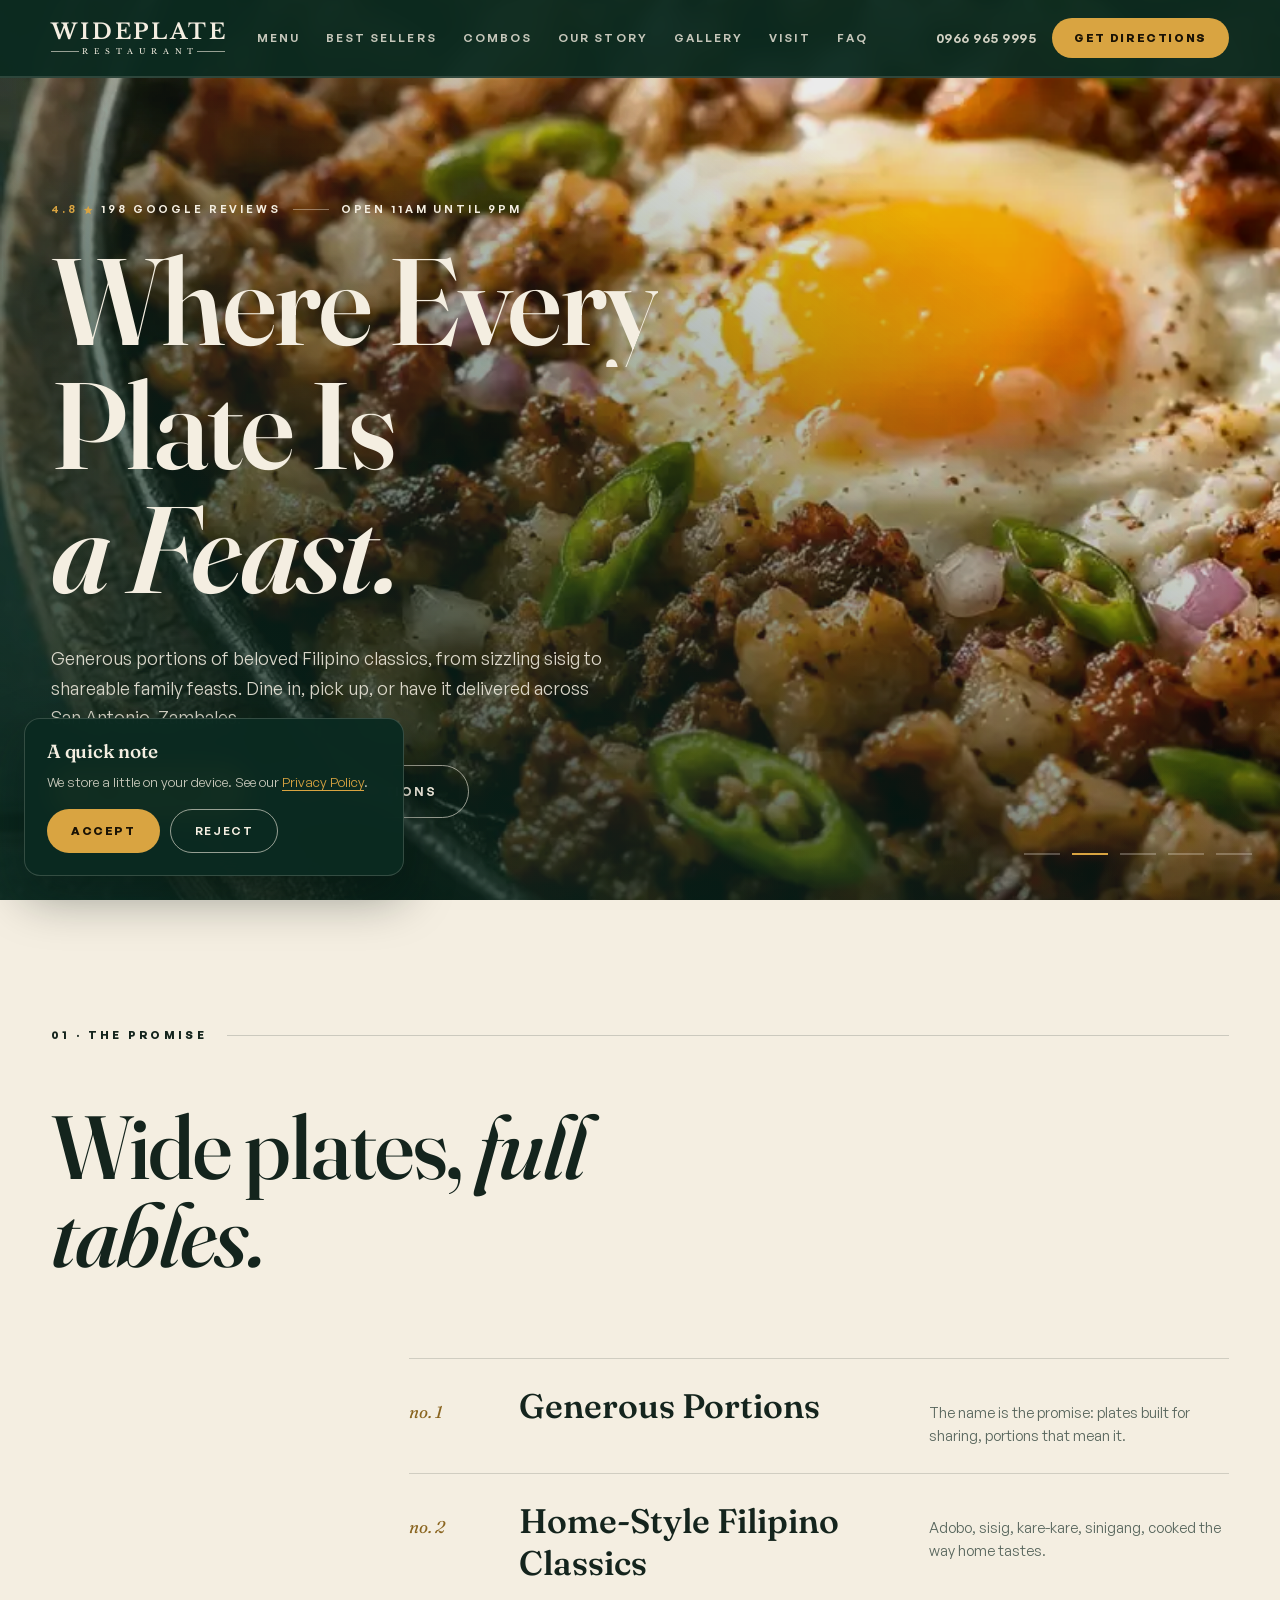
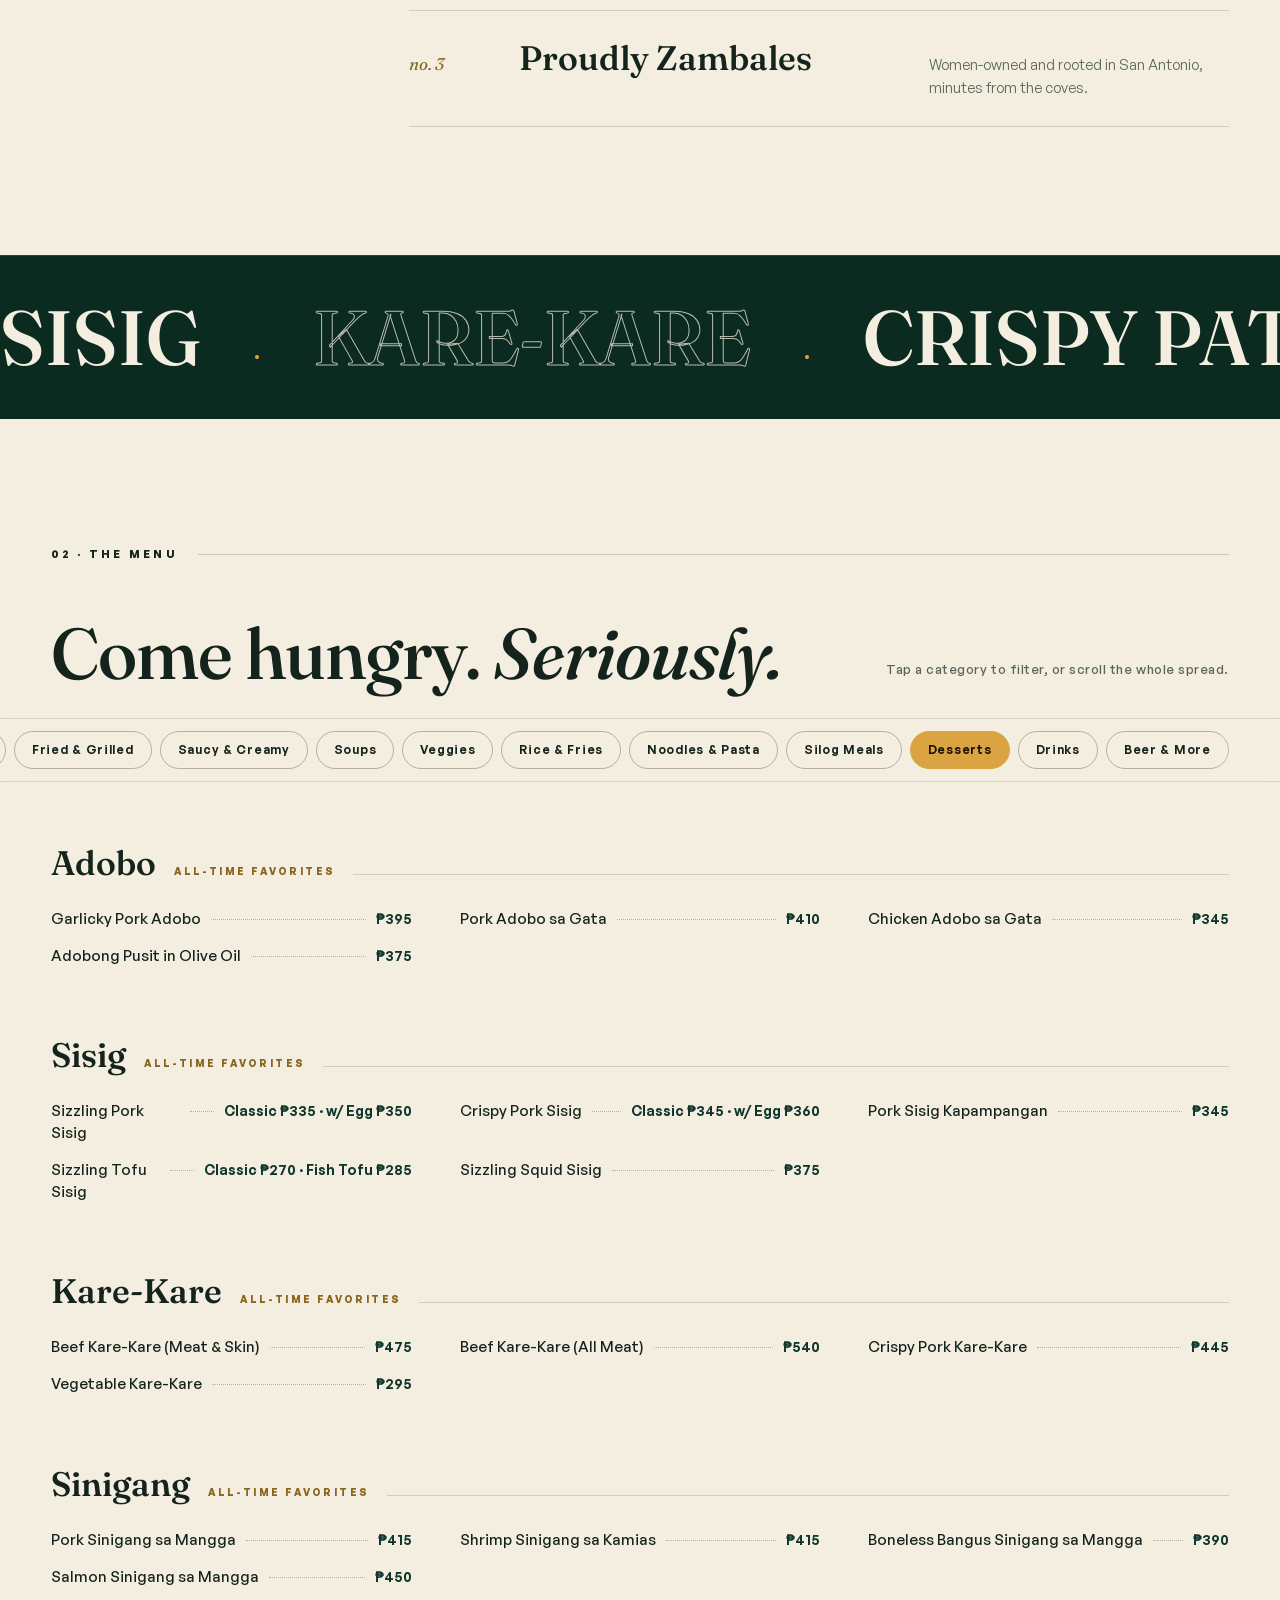
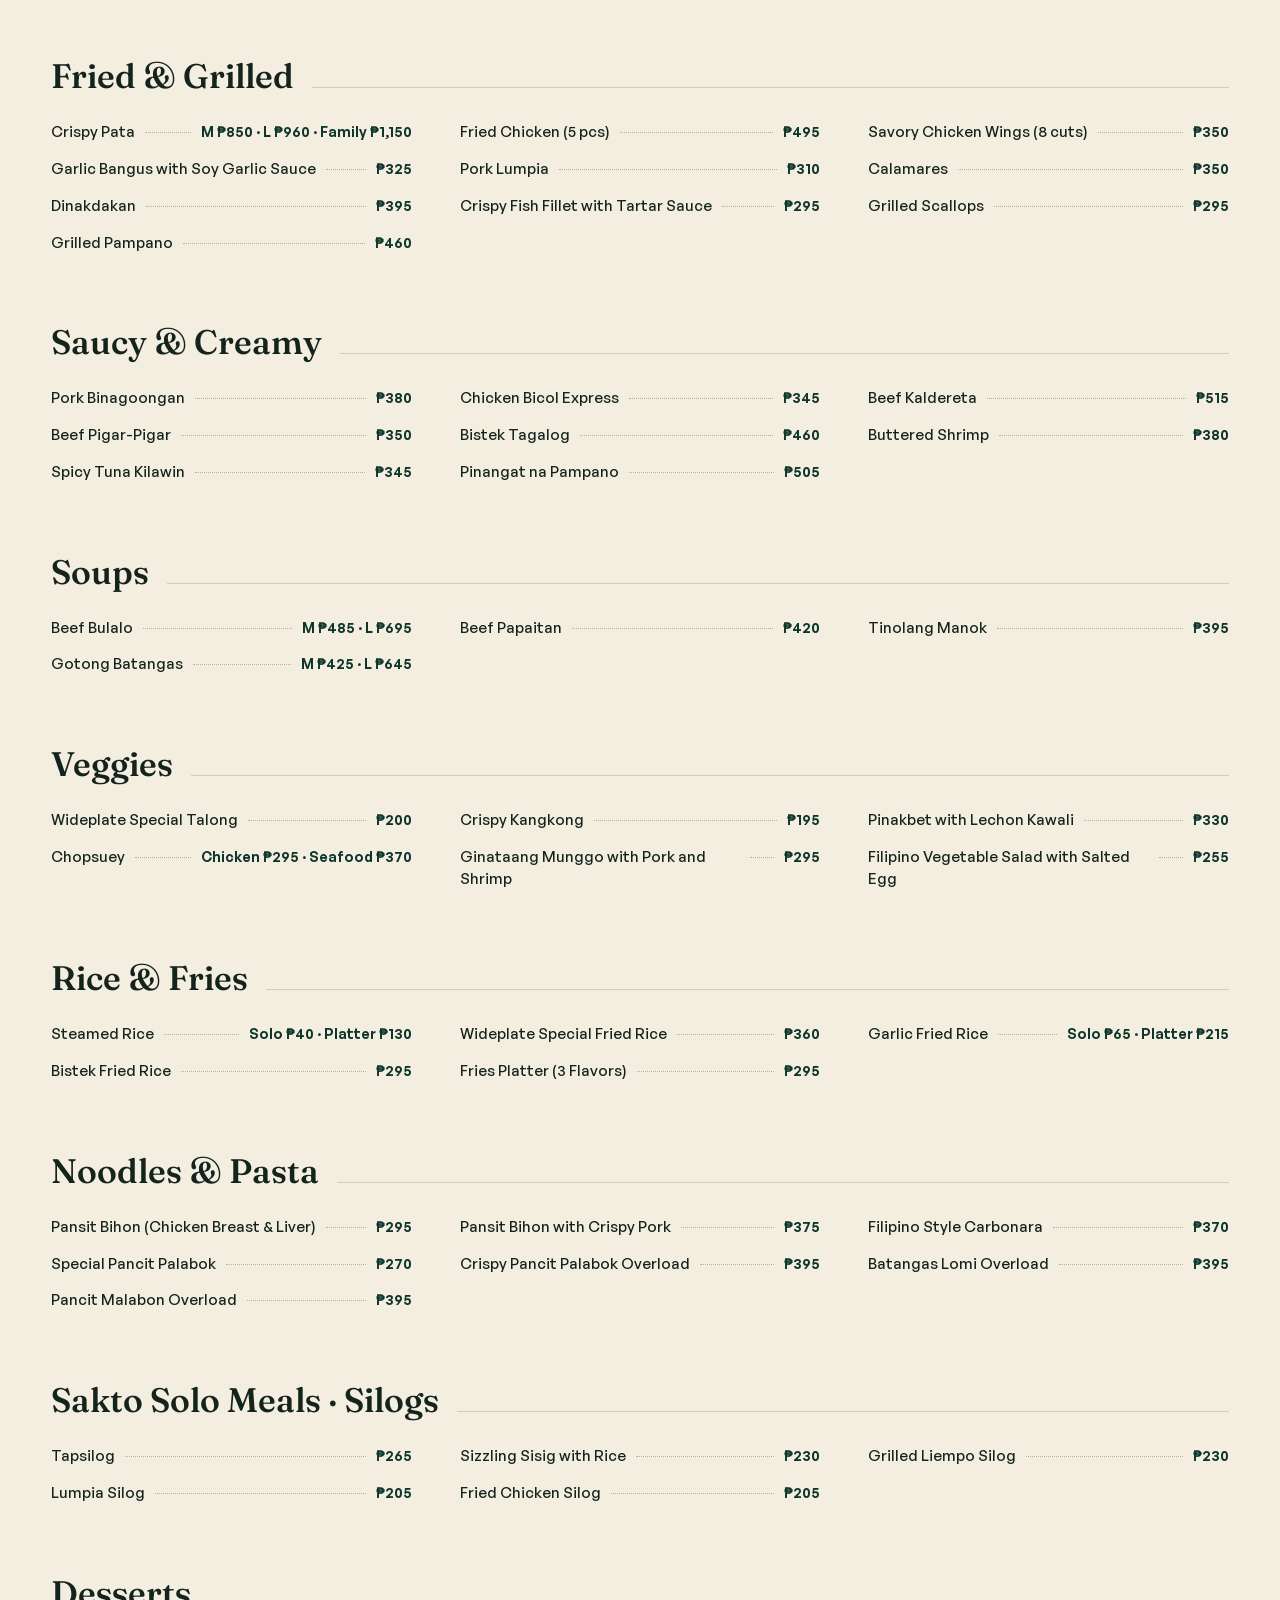
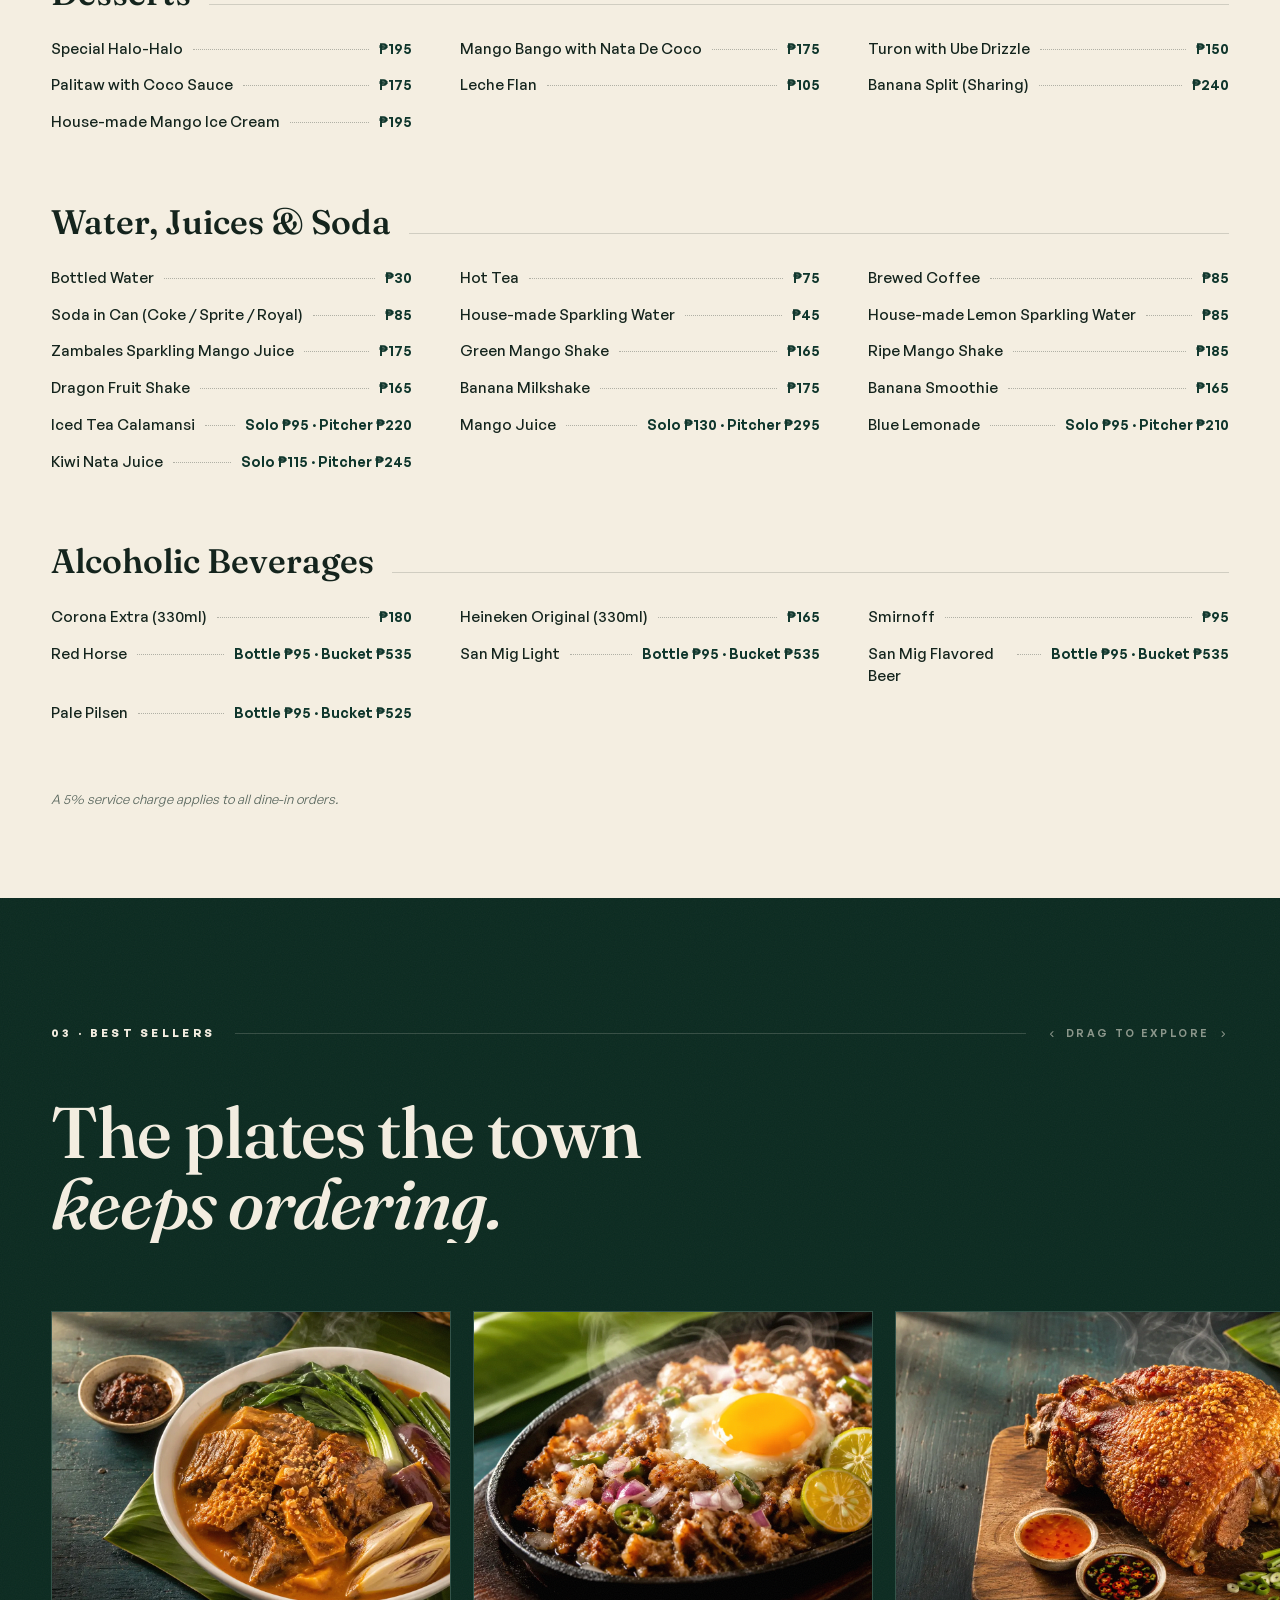
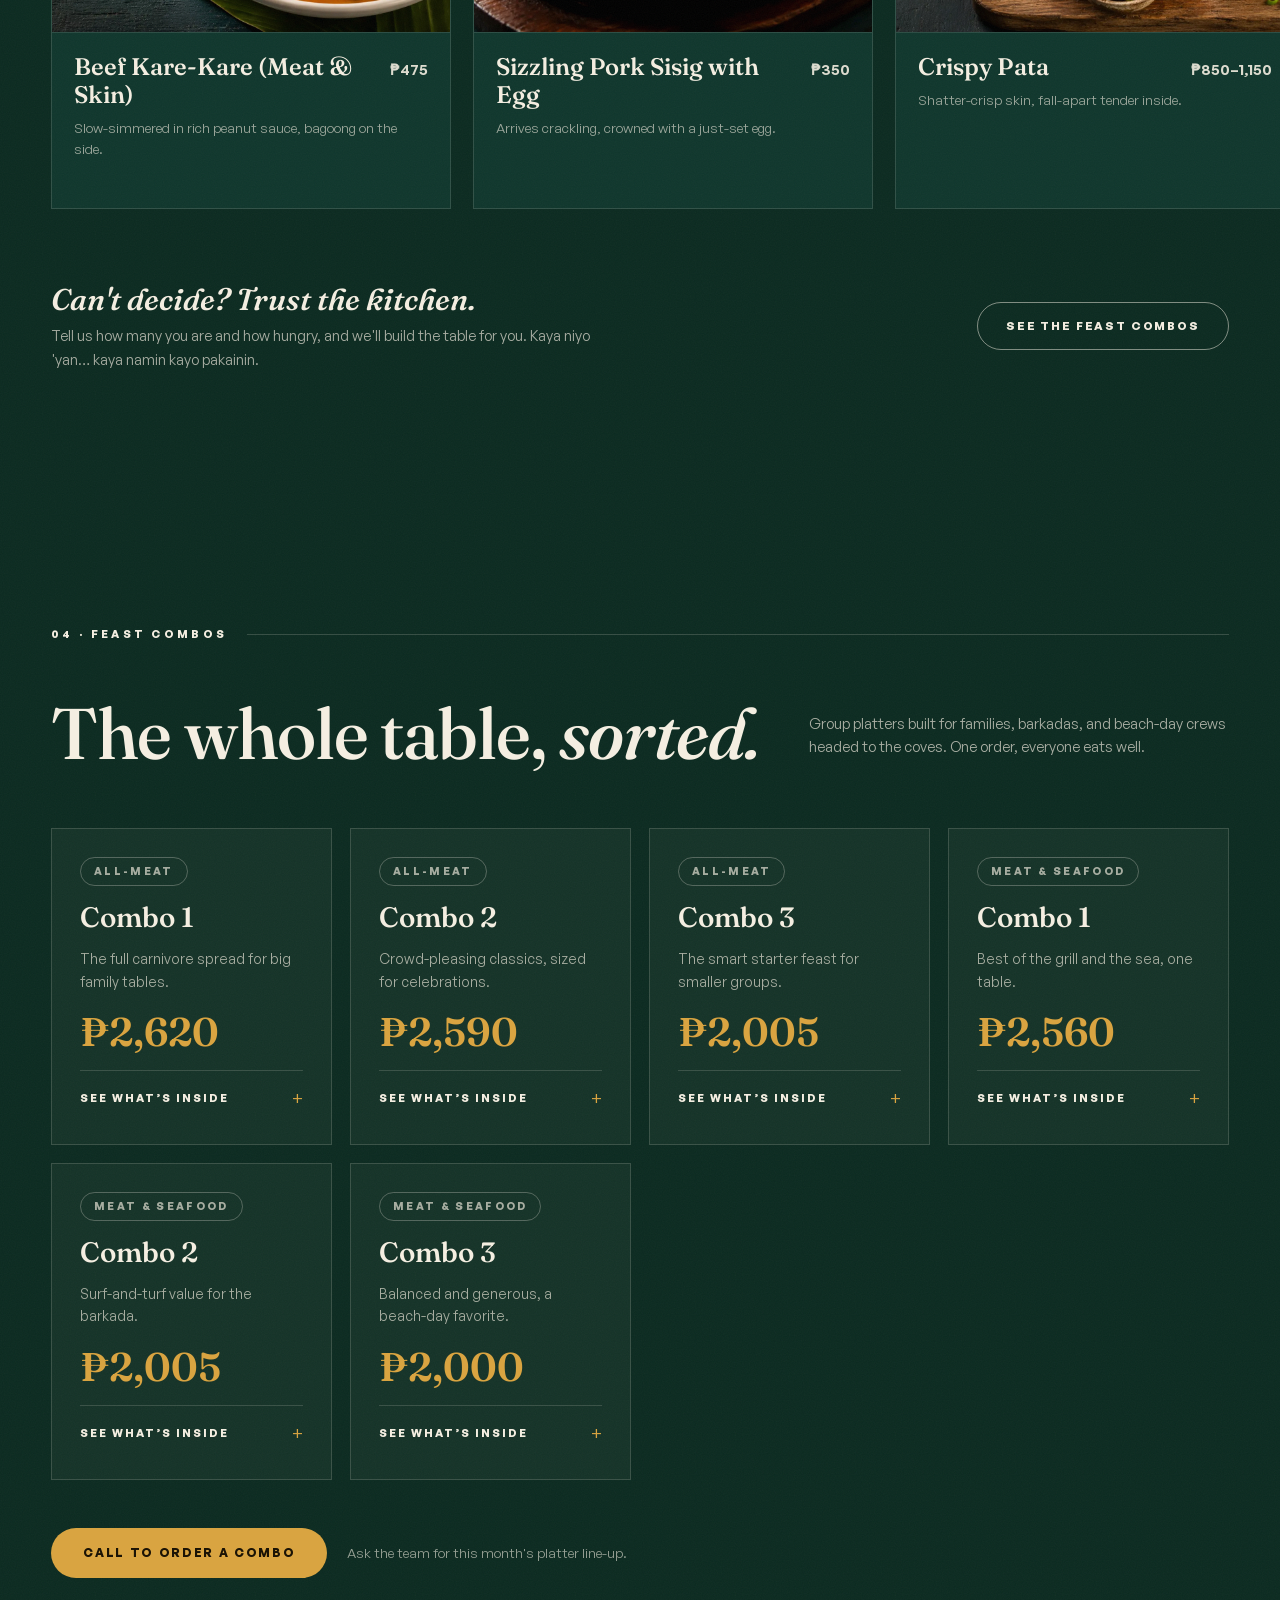
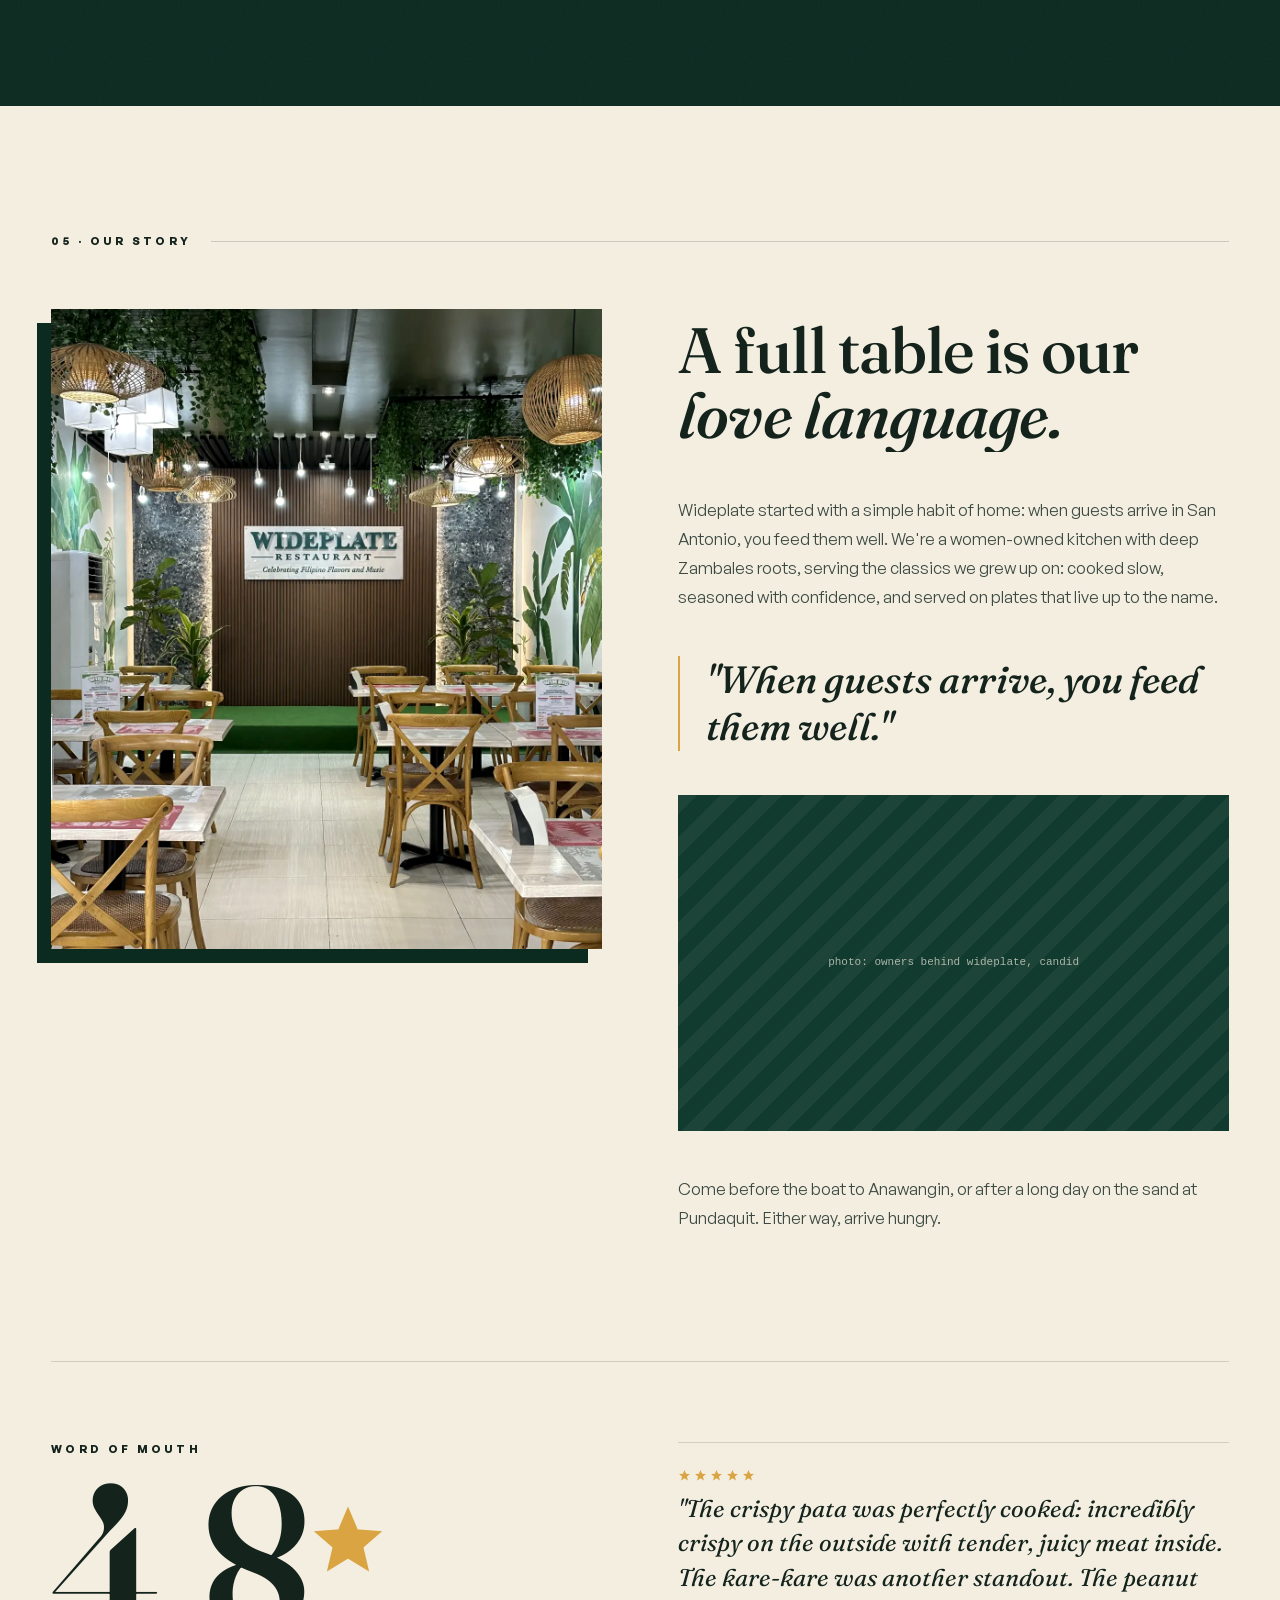
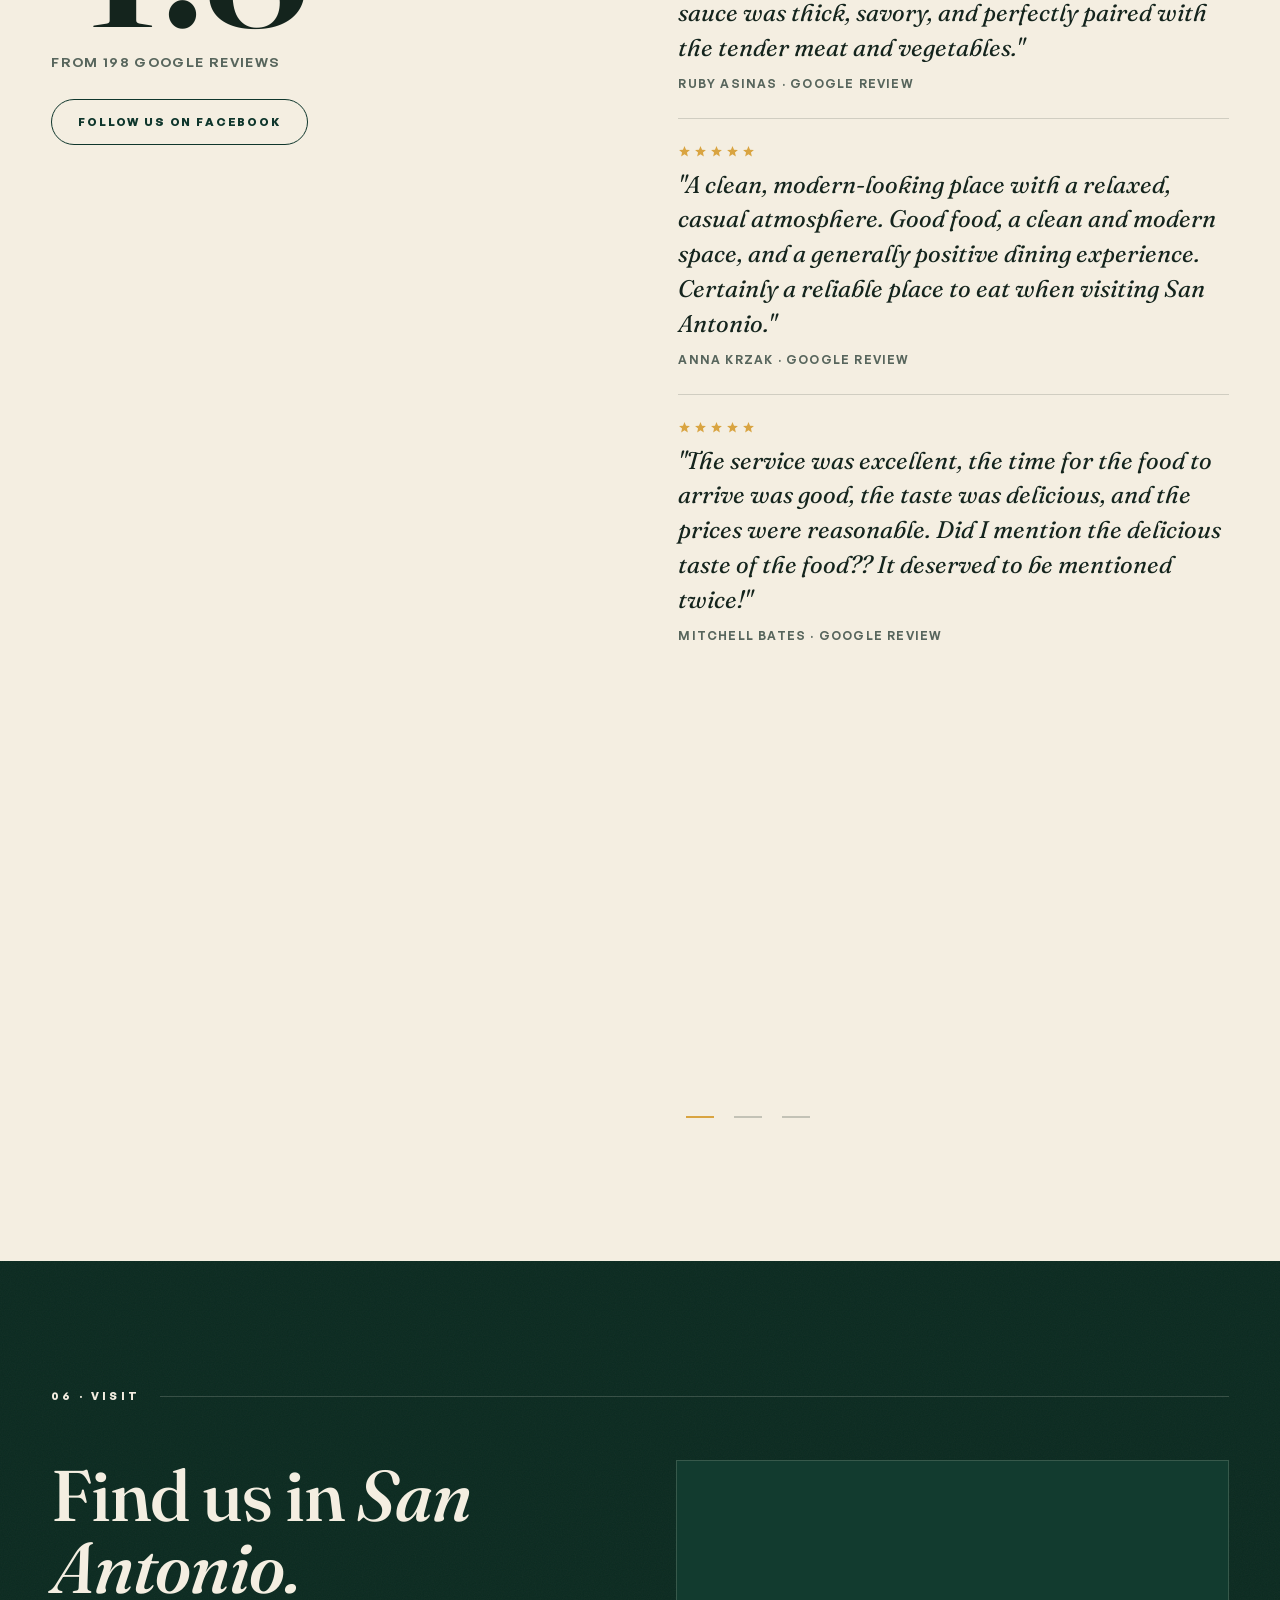
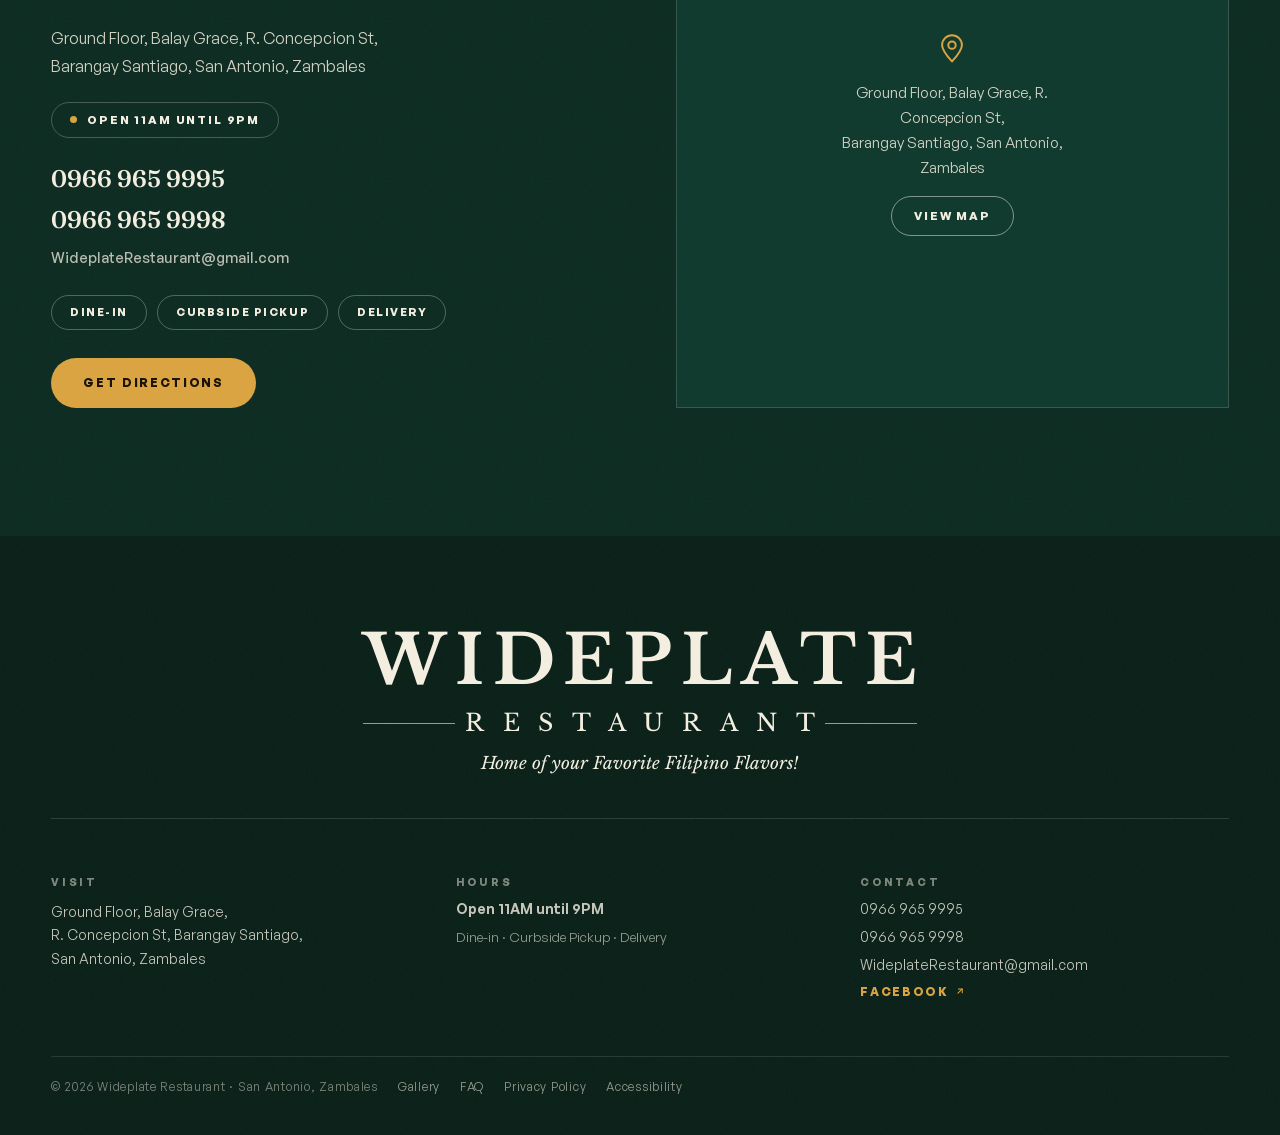
==== commit d822609c: "Point the skip link at the H1 so it visibly does something Reported as "nothing happened after I cli" ====
--- a/index.html
+++ b/index.html
@@ -209,7 +209,7 @@
        regression, not a cosmetic one. The other four pages load site.css
        render-blocking and need no inline copy. Keep the two in sync. -->
   <style>.wl-skip{position:absolute;top:12px;left:12px;z-index:200;transform:translateY(-250%)}</style>
-  <a class="wl-skip" href="#wl-main">Skip to content</a>
+  <a class="wl-skip" href="#wl-content">Skip to content</a>
 
   <!-- Sticky nav. Link styling is .wl-nav-a, deliberately NOT the footer's
        .wl-navlink: the two look different and only coexisted before because
@@ -270,7 +270,7 @@
        cascade. tabindex="-1" is what lets it receive focus from the skip
        link — without it the page scrolls but focus stays on the link, and the
        next Tab goes back into the nav. -->
-  <main id="wl-main" tabindex="-1">
+  <main id="wl-main">
 
   <!-- Hero -->
   <section id="top">
@@ -307,7 +307,7 @@
     <div class="wl-hero-scrim" aria-hidden="true"></div>
     <div class="wl-herowrap">
       <p class="wl-hero-badge"><span class="wl-hero-rating"><span class="wl-hero-score">4.8 <svg viewBox="0 0 24 24" fill="currentColor" aria-hidden="true"><path d="M12 17.27L18.18 21l-1.64-7.03L22 9.24l-7.19-.61L12 2 9.19 8.63 2 9.24l5.46 4.73L5.82 21z"/></svg></span>198 Google Reviews</span><span class="wl-badge-sep" aria-hidden="true"></span><span class="wl-hero-hours">Open 11AM until 9PM</span></p>
-      <h1 class="wl-hero-h1">
+      <h1 class="wl-hero-h1" id="wl-content" tabindex="-1">
         <span><span>Where Every</span></span>
         <span><span>Plate Is</span></span>
         <span><span>a Feast.</span></span>
--- a/css/site.css
+++ b/css/site.css
@@ -152,13 +152,25 @@
    :focus-visible would be one more thing that has to agree for it to appear. */
 .wl-skip:focus { transform: none; }
 .wl-skip:hover { color: #1B1305; }
-/* The skip target is a landmark, not a control. It takes focus so the next
-   Tab continues inside the content, but the page having jumped is the
-   feedback — a ring drawn around the whole page is not. */
-#wl-main:focus { outline: none; }
+/* The skip link targets the page's H1, NOT the <main> wrapper, and this was
+   a real bug first: <main> starts at document offset 0 on the home page (the
+   nav is position:fixed and overlays the hero), so activating the link moved
+   focus correctly and scrolled by exactly zero pixels. With no ring on the
+   target either, the honest report was "nothing happened". The mechanism was
+   working and nothing about it was perceivable.
+   The H1 fixes both halves: it sits ~294px down on the home page, so the page
+   visibly moves, and a ring around one headline is a real focus indicator
+   where a ring around an 11,000px wrapper is not.
+   :focus, not :focus-visible — a skip link gets clicked as well as tabbed to,
+   and :focus-visible does not match a mouse-driven focus move, which is
+   exactly the case that got reported. */
+#wl-content { scroll-margin-top: calc(var(--nav-height, 0px) + 24px); }
+#wl-content:focus { outline: 2px solid var(--wl-ring); outline-offset: 6px; }
 
 :root { --wl-ring: #0F362C; }
-.wl-foot, .wl-pp-head { --wl-ring: var(--gold); }
+/* #top is on the list because the hero is dark green and the default ring is
+   #0F362C, i.e. the ring the skip link draws there would be invisible. */
+.wl-foot, .wl-pp-head, #top { --wl-ring: var(--gold); }
 :focus-visible { outline: 2px solid var(--wl-ring); outline-offset: 3px; }
 
 .wl-foot-link:hover { color: var(--gold); }
--- a/css/site.css
+++ b/css/site.css
@@ -152,13 +152,25 @@
    :focus-visible would be one more thing that has to agree for it to appear. */
 .wl-skip:focus { transform: none; }
 .wl-skip:hover { color: #1B1305; }
-/* The skip target is a landmark, not a control. It takes focus so the next
-   Tab continues inside the content, but the page having jumped is the
-   feedback — a ring drawn around the whole page is not. */
-#wl-main:focus { outline: none; }
+/* The skip link targets the page's H1, NOT the <main> wrapper, and this was
+   a real bug first: <main> starts at document offset 0 on the home page (the
+   nav is position:fixed and overlays the hero), so activating the link moved
+   focus correctly and scrolled by exactly zero pixels. With no ring on the
+   target either, the honest report was "nothing happened". The mechanism was
+   working and nothing about it was perceivable.
+   The H1 fixes both halves: it sits ~294px down on the home page, so the page
+   visibly moves, and a ring around one headline is a real focus indicator
+   where a ring around an 11,000px wrapper is not.
+   :focus, not :focus-visible — a skip link gets clicked as well as tabbed to,
+   and :focus-visible does not match a mouse-driven focus move, which is
+   exactly the case that got reported. */
+#wl-content { scroll-margin-top: calc(var(--nav-height, 0px) + 24px); }
+#wl-content:focus { outline: 2px solid var(--wl-ring); outline-offset: 6px; }
 
 :root { --wl-ring: #0F362C; }
-.wl-foot, .wl-pp-head { --wl-ring: var(--gold); }
+/* #top is on the list because the hero is dark green and the default ring is
+   #0F362C, i.e. the ring the skip link draws there would be invisible. */
+.wl-foot, .wl-pp-head, #top { --wl-ring: var(--gold); }
 :focus-visible { outline: 2px solid var(--wl-ring); outline-offset: 3px; }
 
 .wl-foot-link:hover { color: var(--gold); }
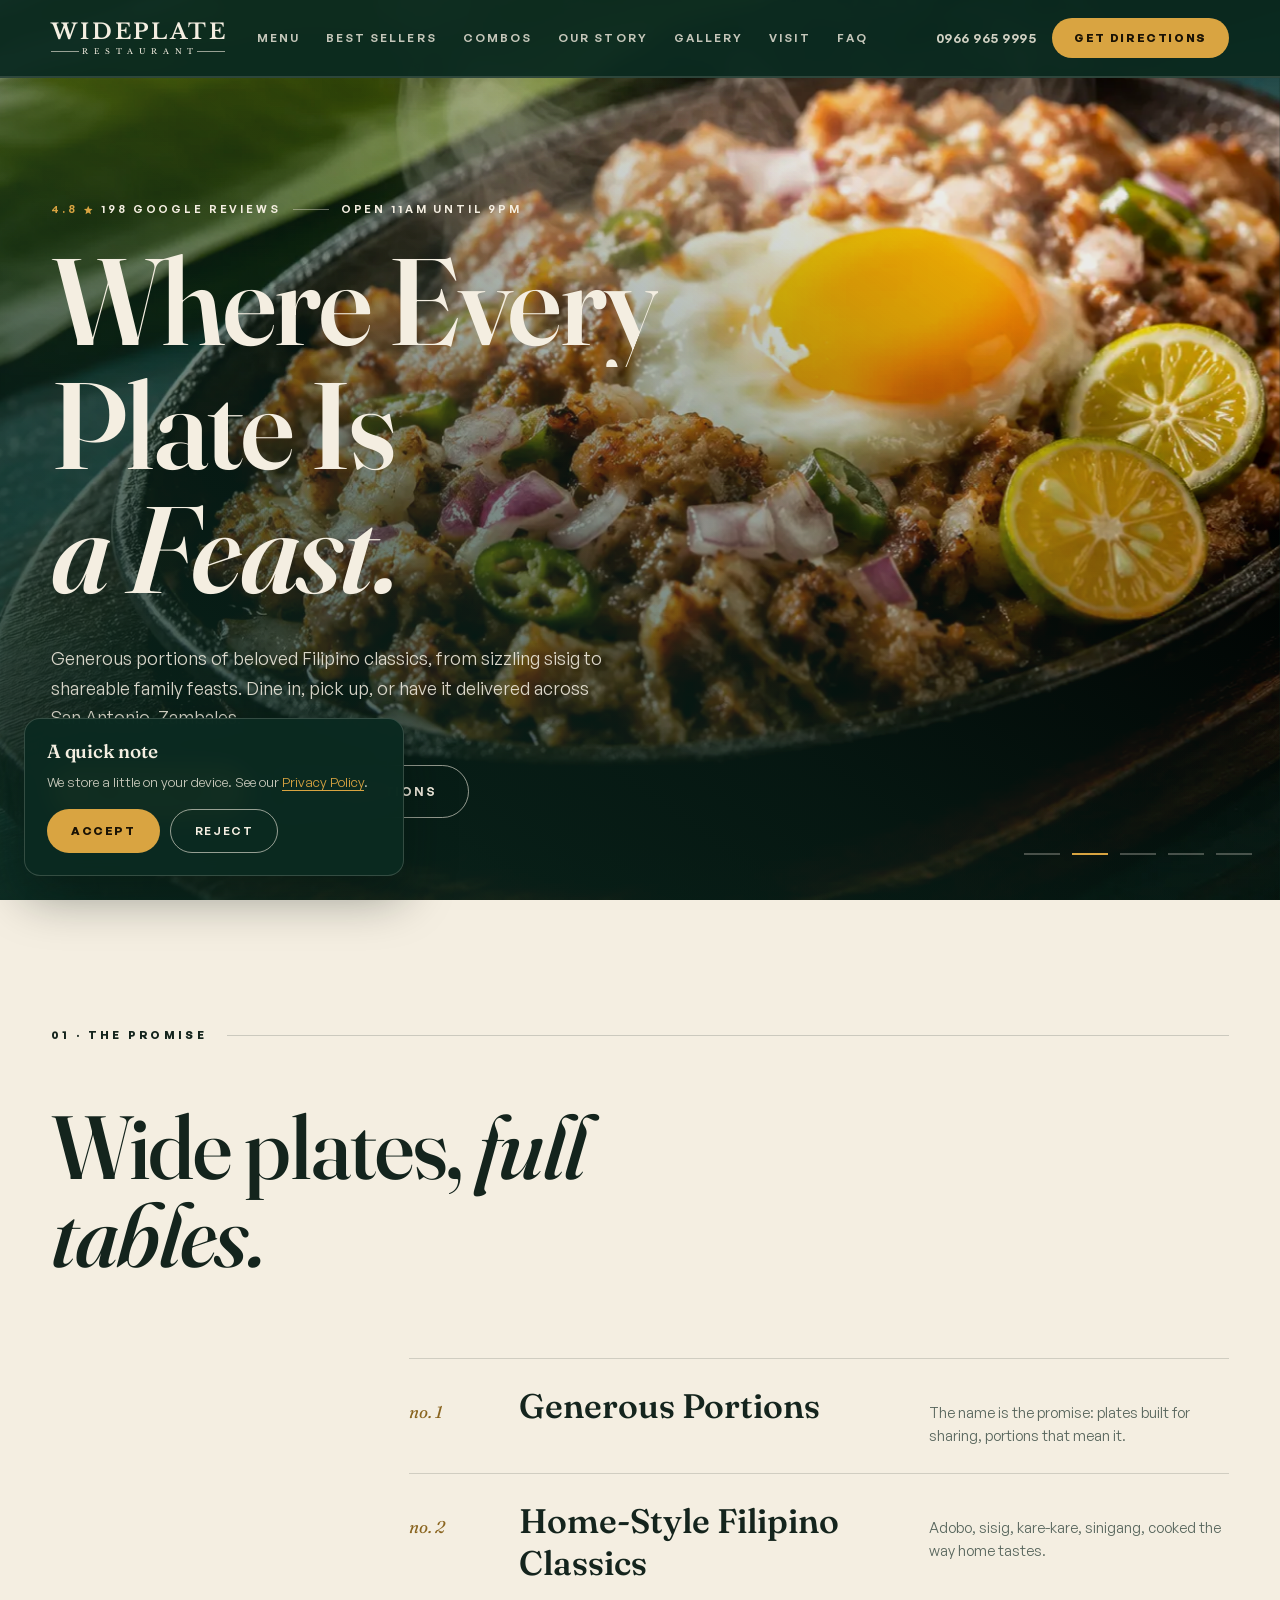
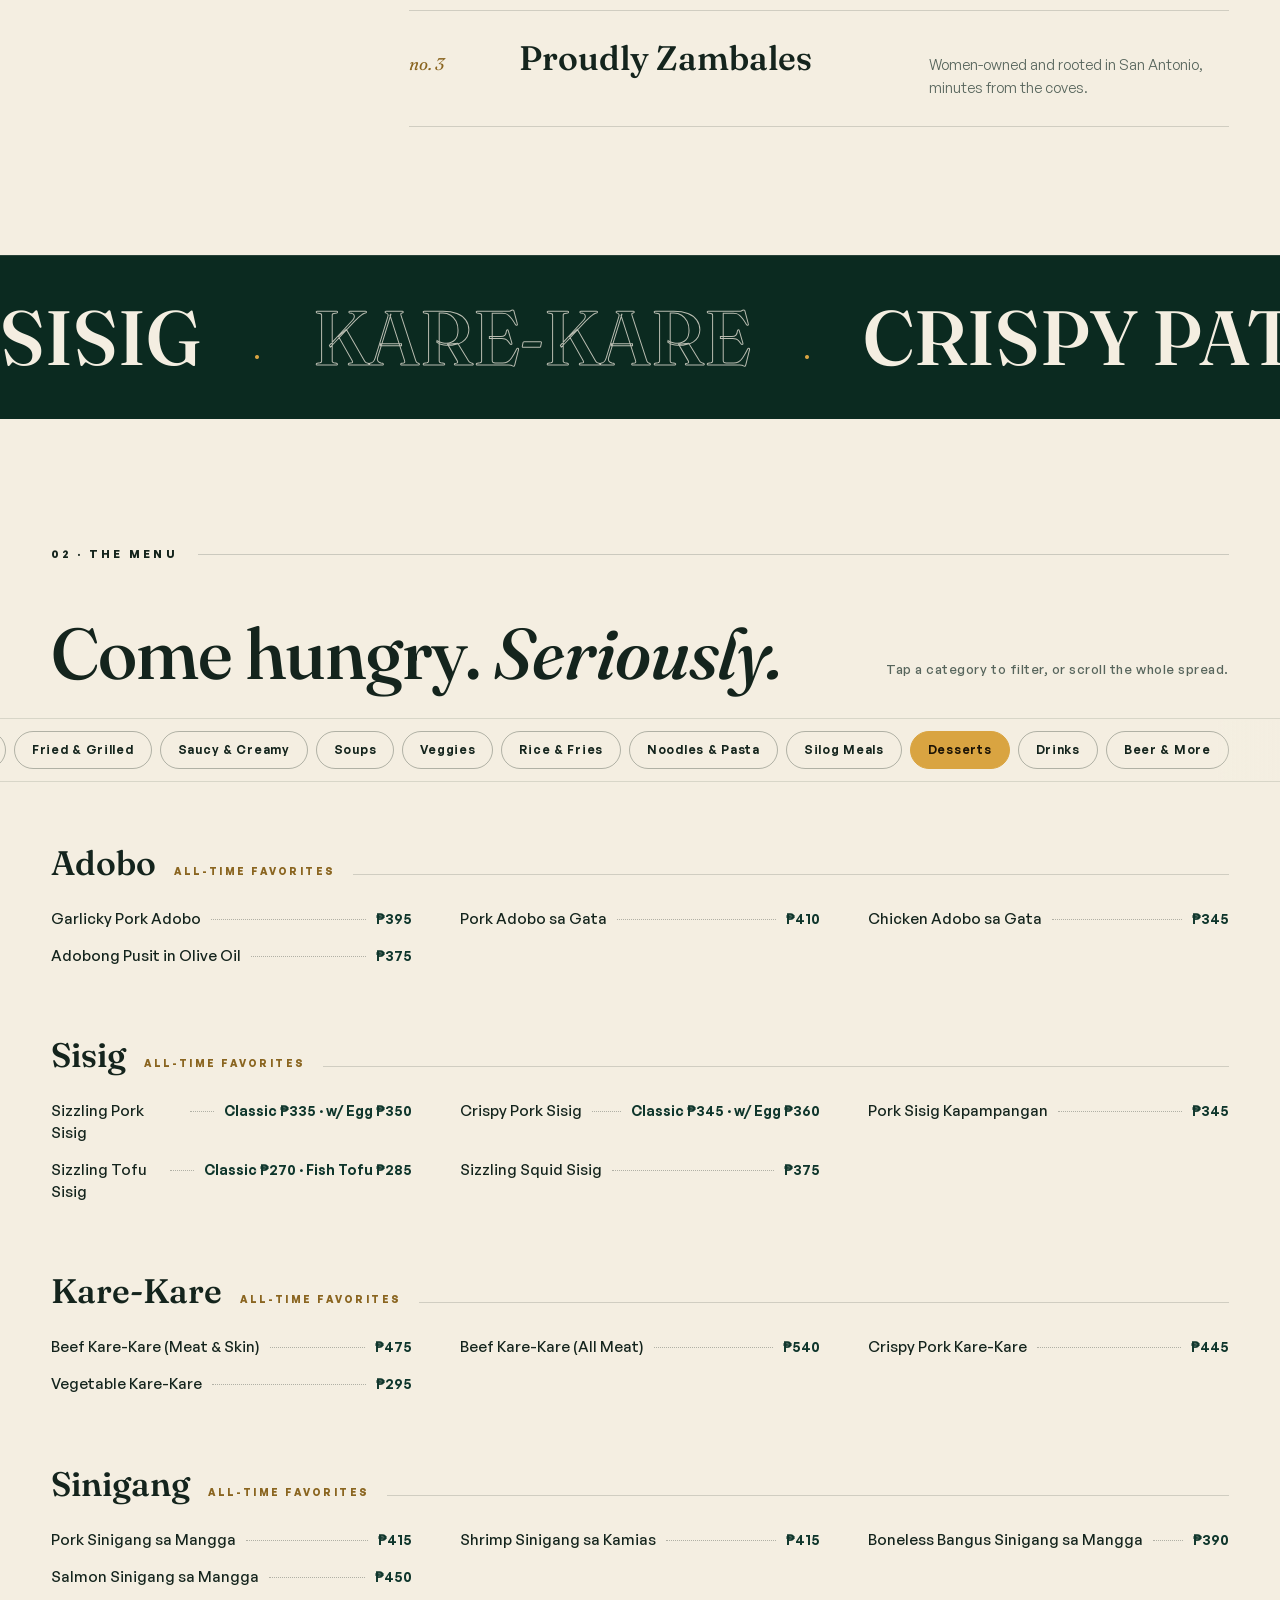
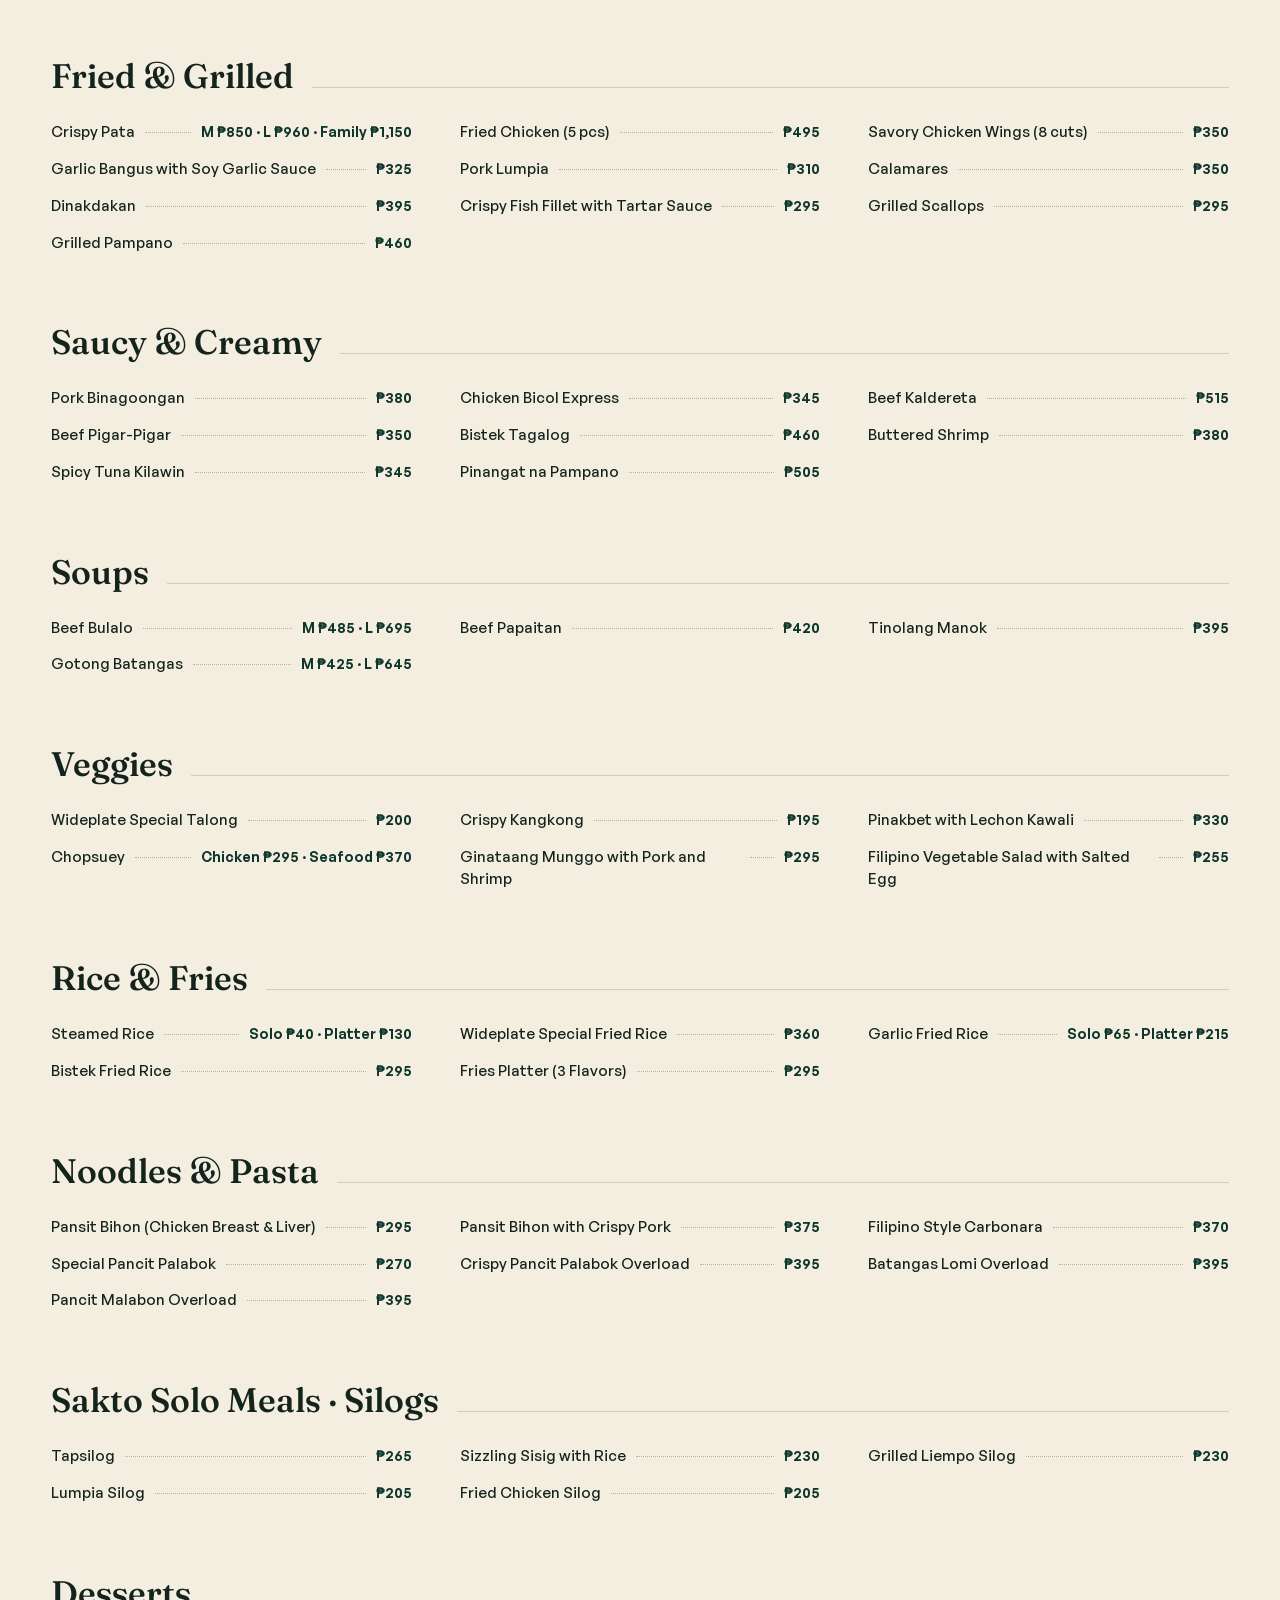
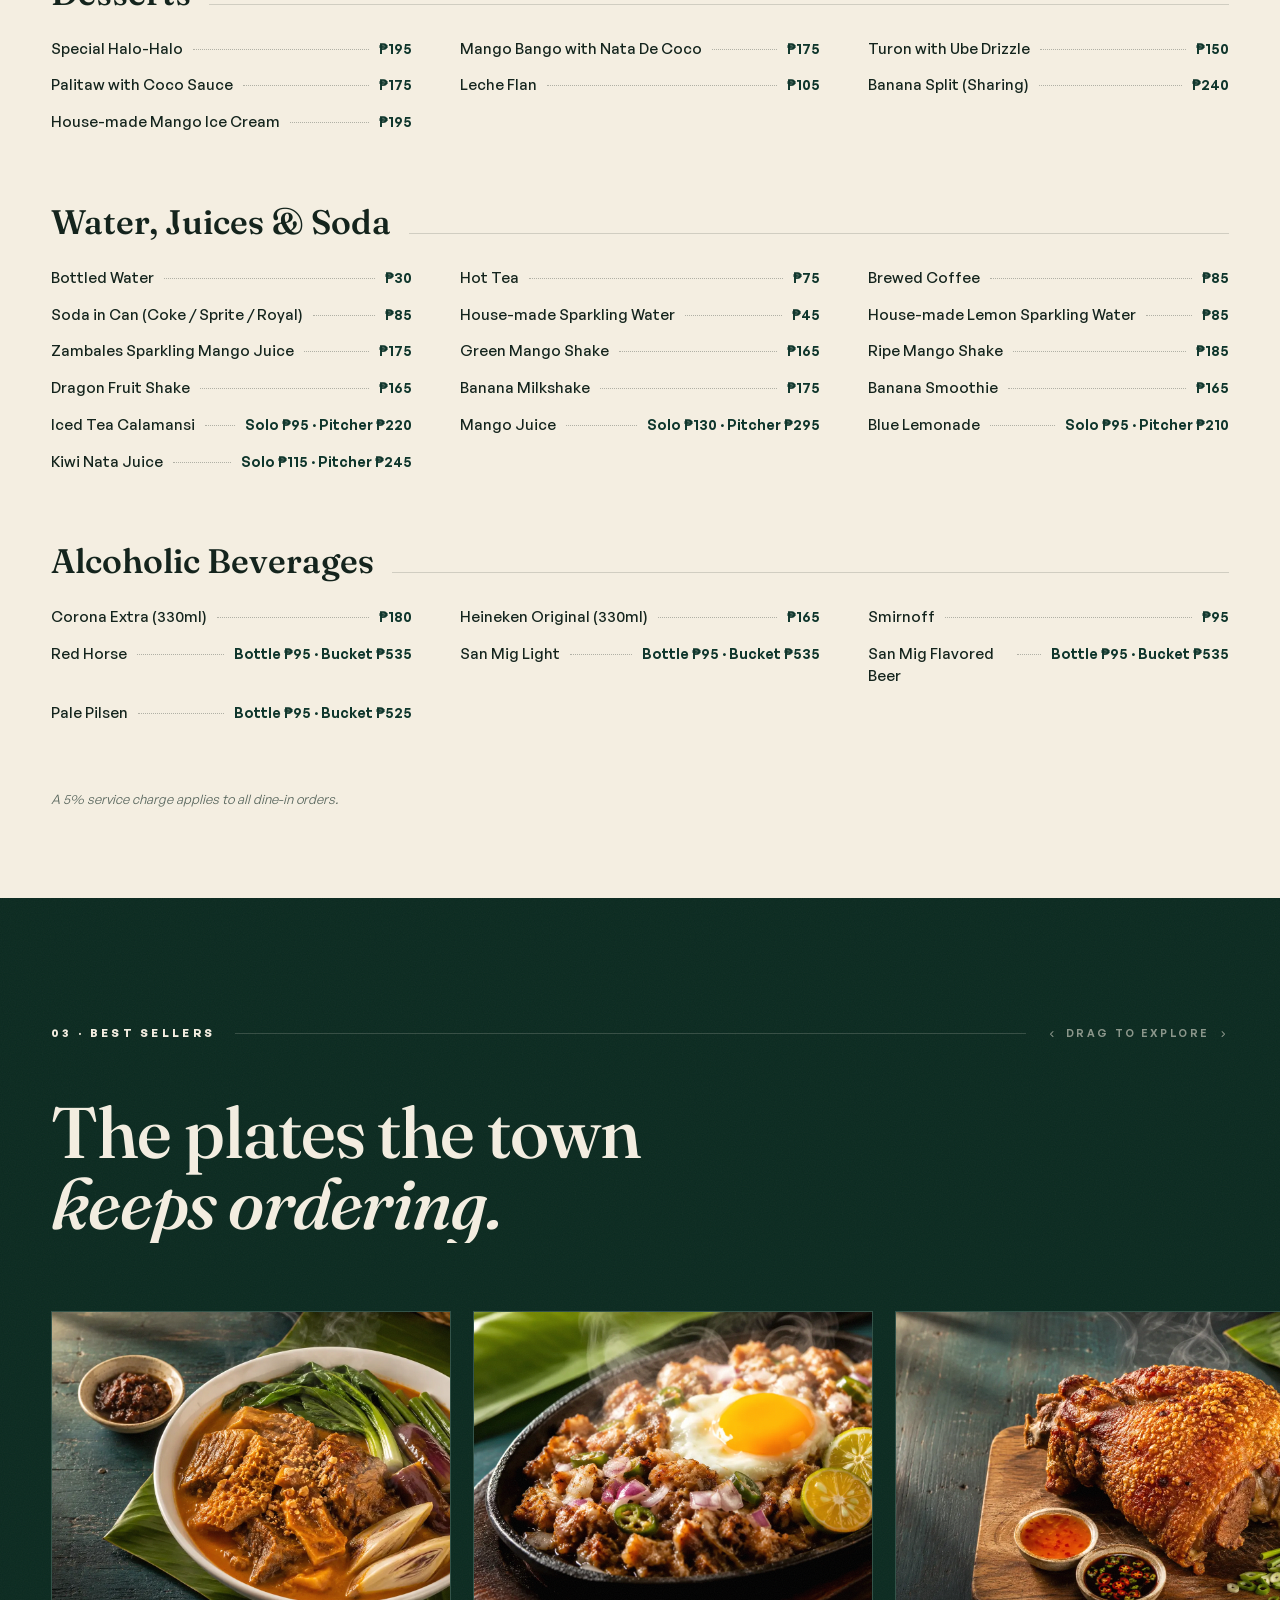
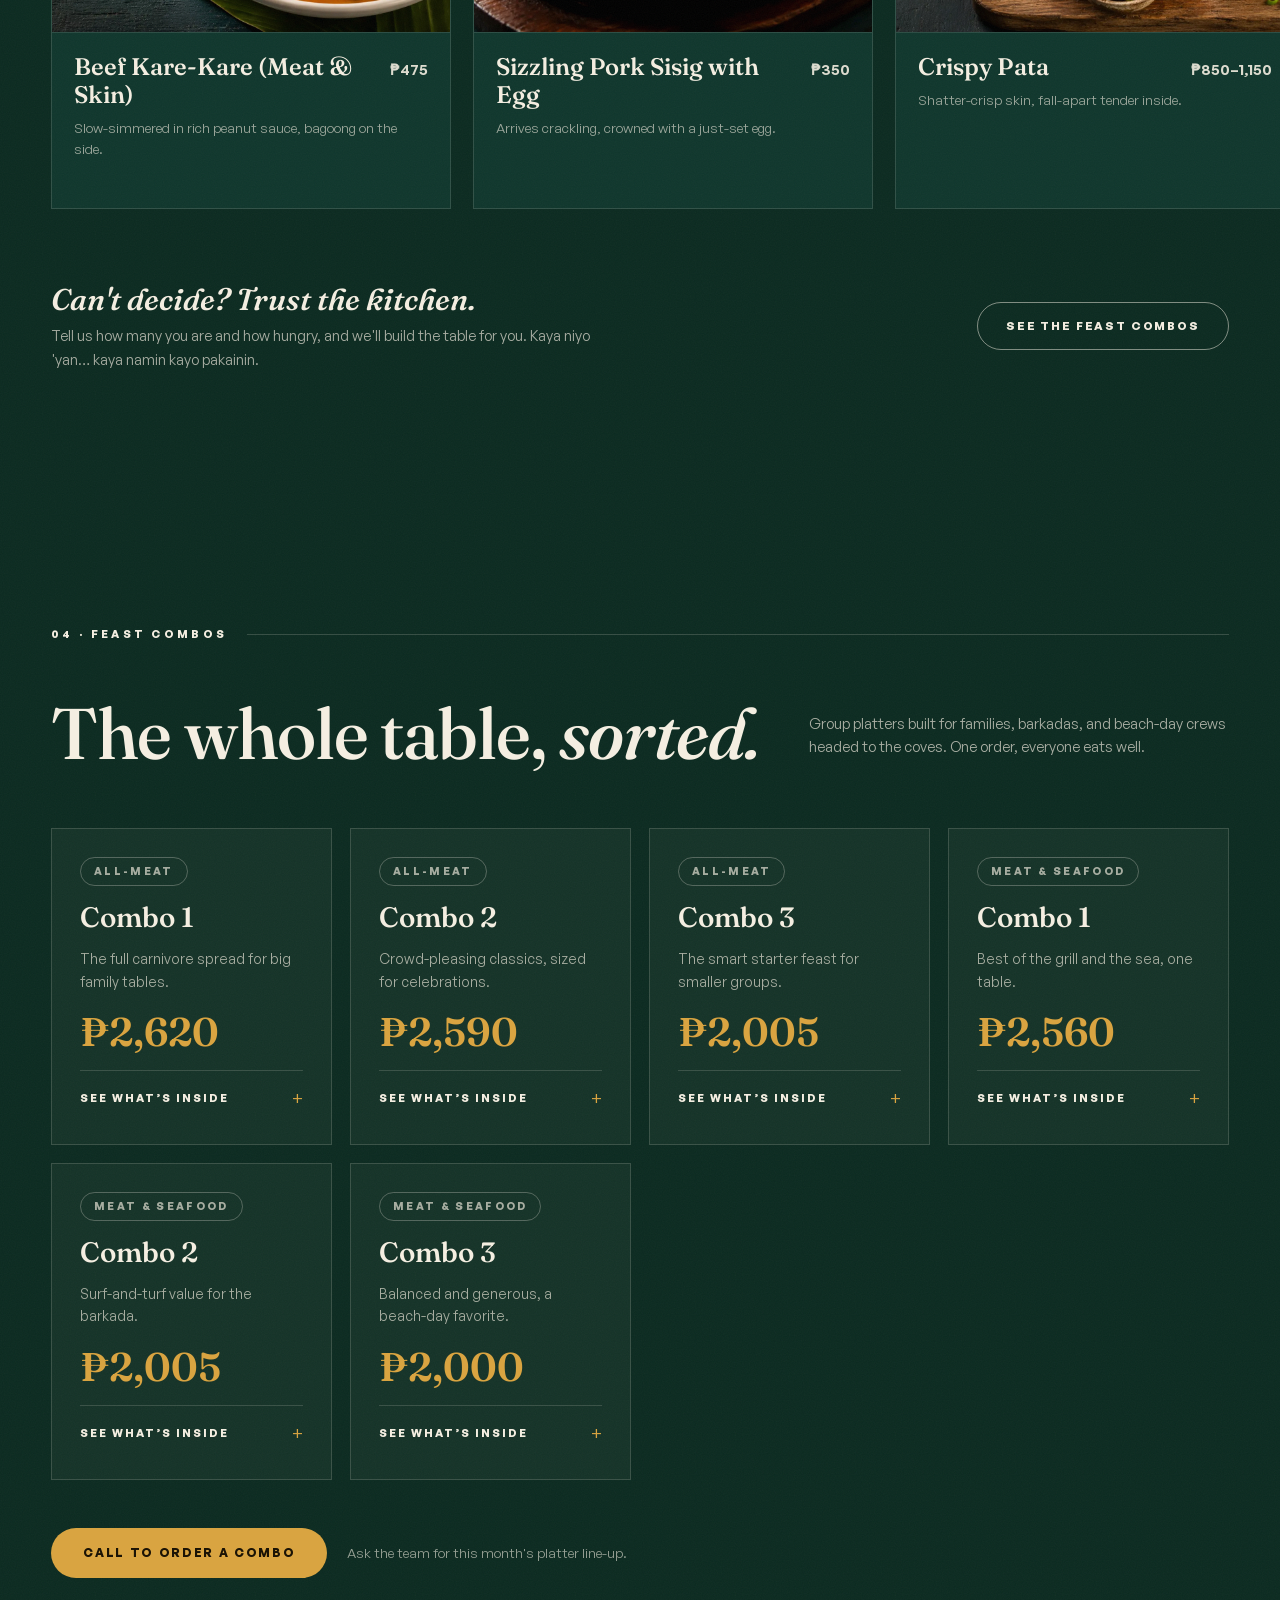
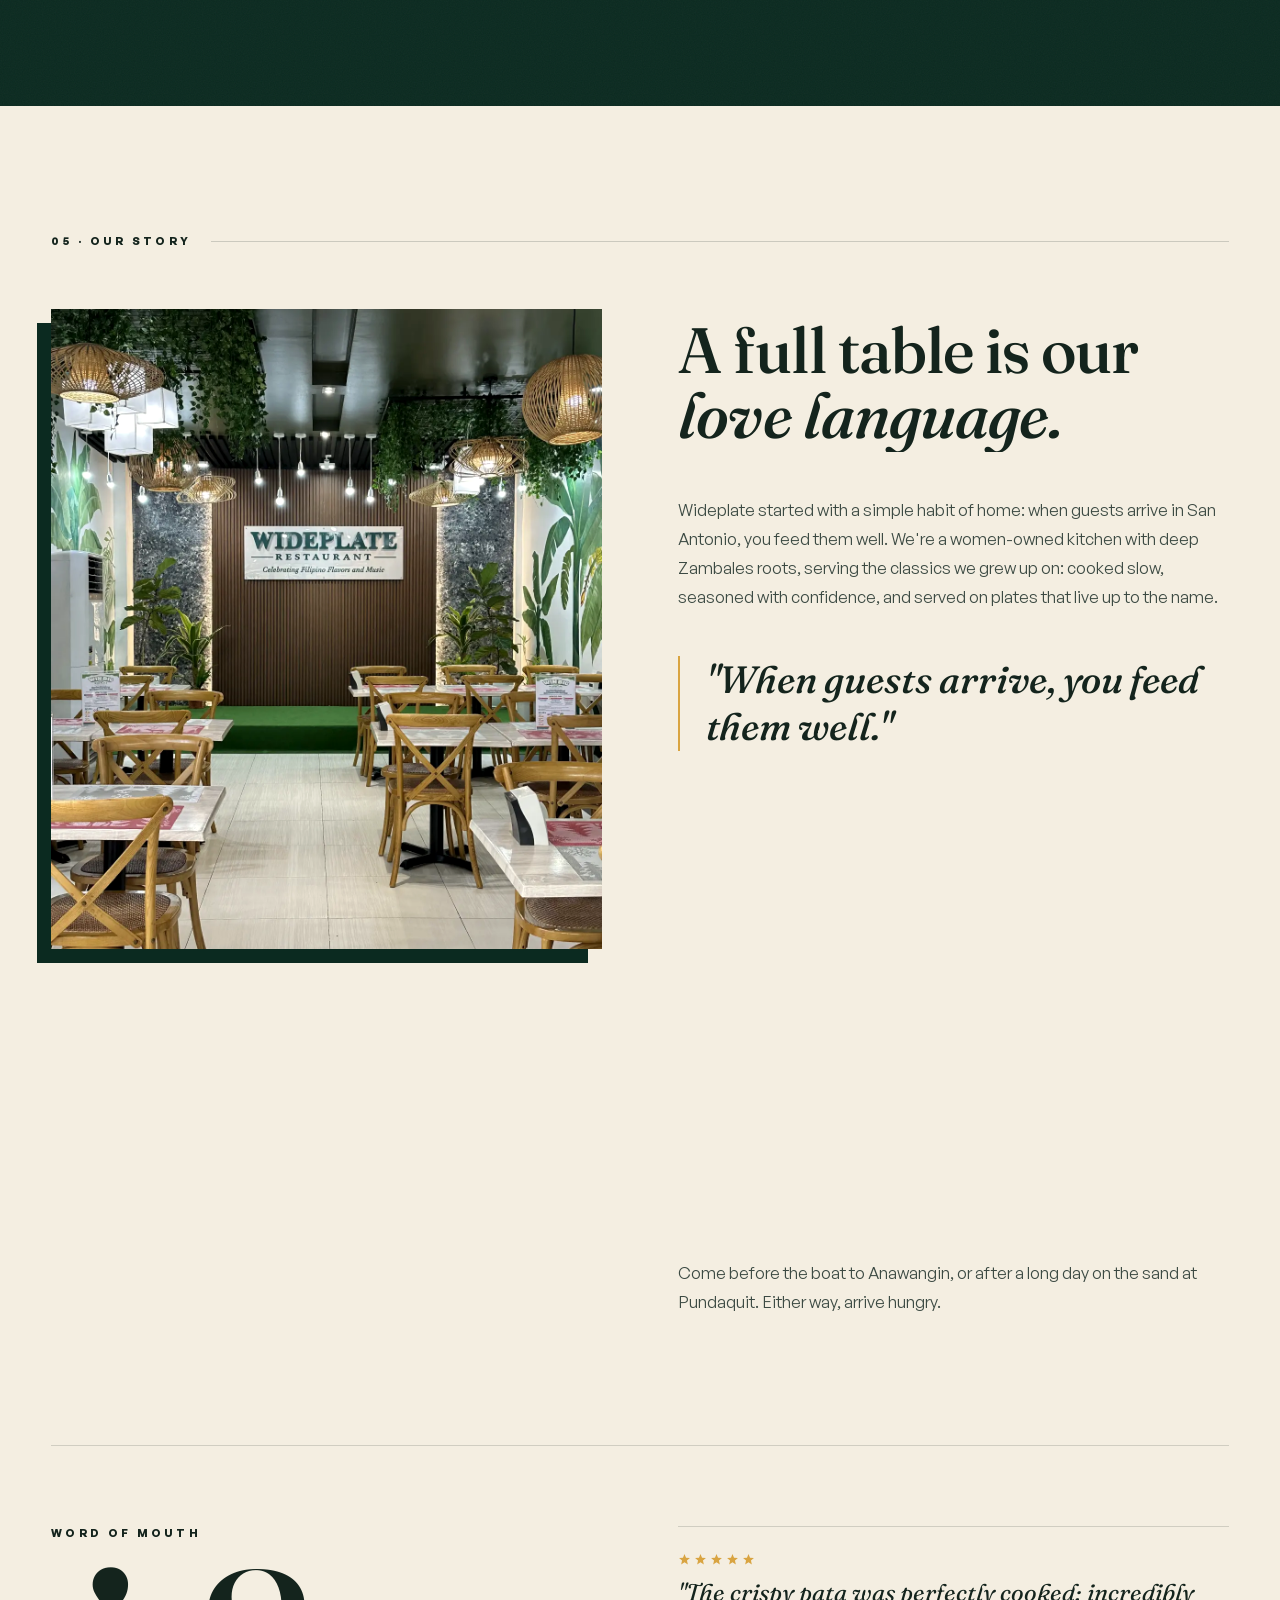
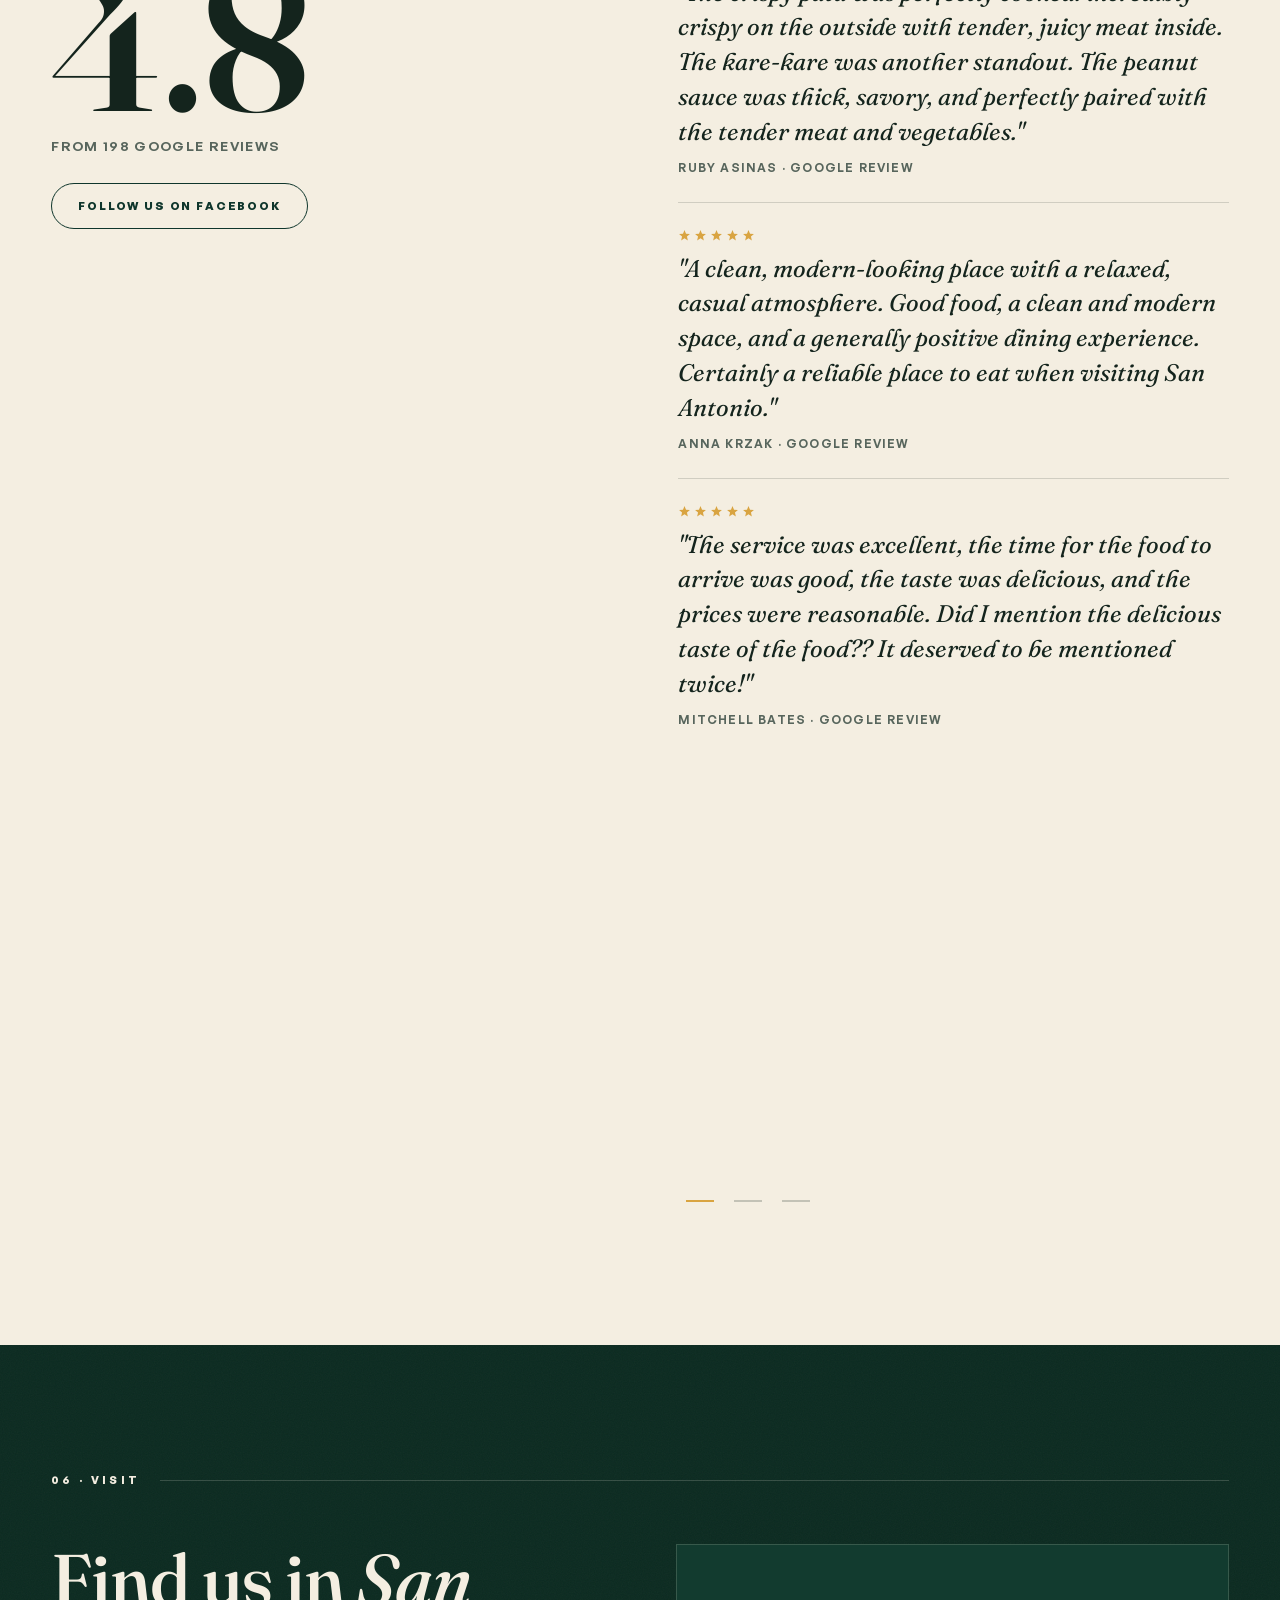
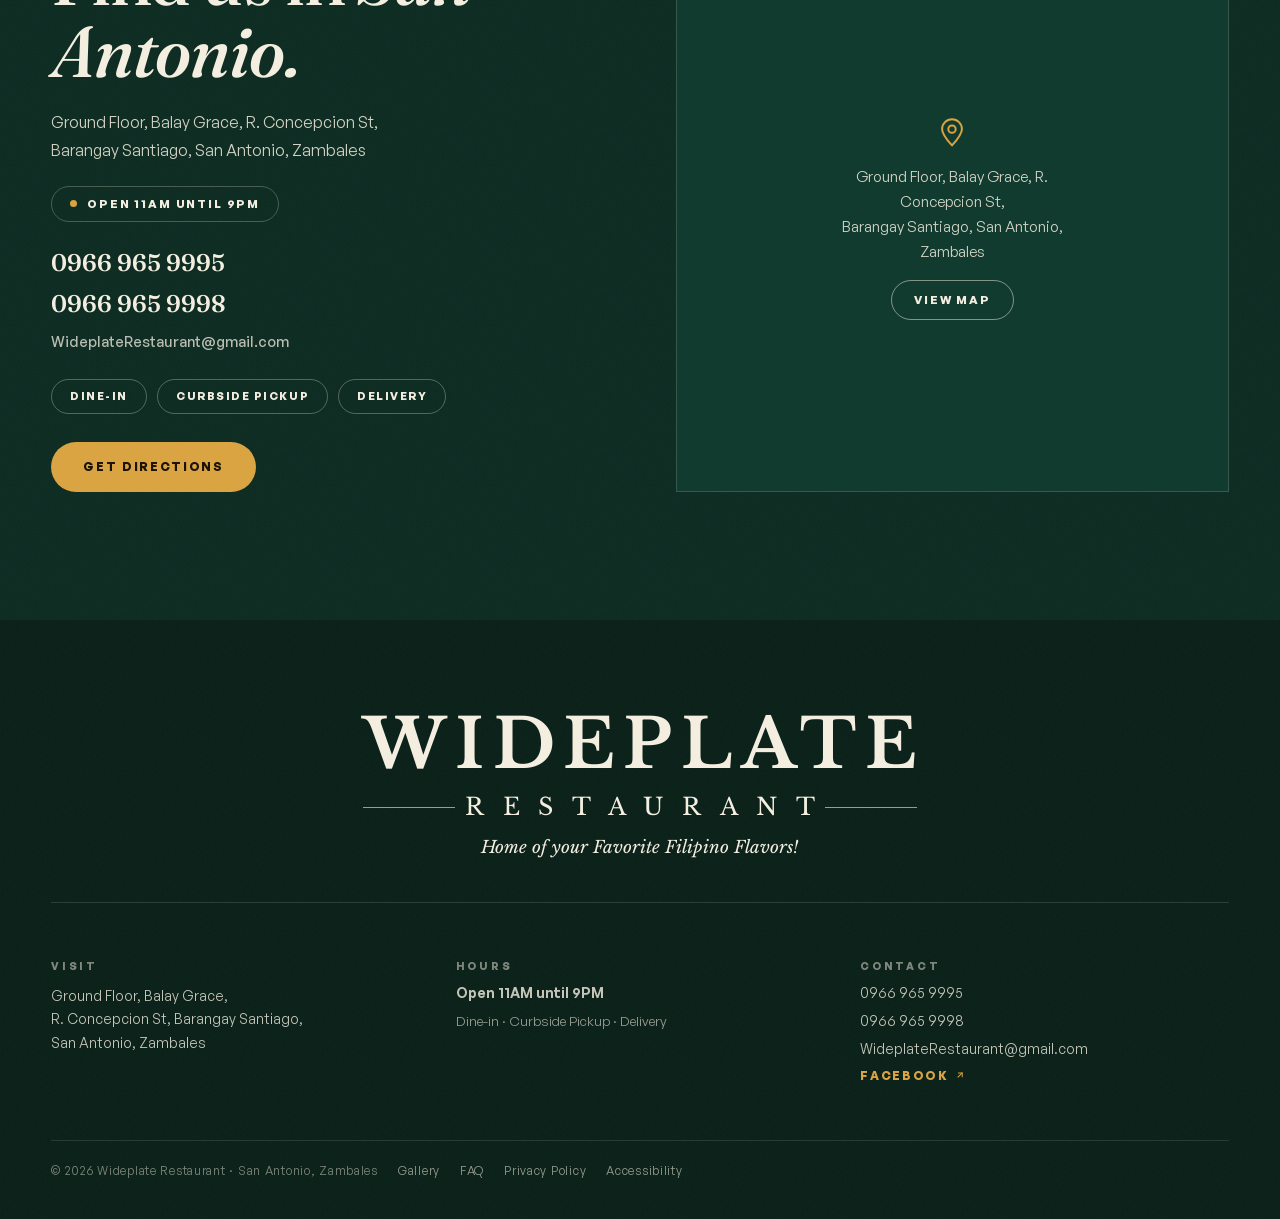
==== commit 40ae496b: "Fix menu chip scroll and combo row coupling, add the owners photo Menu chips anchored on the categor" ====
--- a/index.html
+++ b/index.html
@@ -378,7 +378,7 @@
   </section>
 
   <!-- Kinetic marquee -->
-  <div aria-hidden="true" style="background:#0B2A20; overflow:hidden; padding:clamp(20px, 3vw, 34px) 0; border-top:1px solid rgba(244,238,225,0.12);">
+  <div id="wl-marquee" aria-hidden="true" style="background:#0B2A20; overflow:hidden; padding:clamp(20px, 3vw, 34px) 0; border-top:1px solid rgba(244,238,225,0.12);">
     <div style="display:flex; align-items:baseline; gap:52px; width:max-content; white-space:nowrap; animation:wpmarquee 34s linear infinite;">
       <span style="font-family:'Fraunces',serif; font-weight:560; font-size:clamp(44px, 6vw, 84px); color:#F4EEE1;">SISIG</span><span style="color:var(--gold); font-size:32px;">·</span>
       <span style="font-family:'Fraunces',serif; font-weight:560; font-size:clamp(44px, 6vw, 84px); color:transparent; -webkit-text-stroke:1px rgba(244,238,225,0.75);">KARE-KARE</span><span style="color:var(--gold); font-size:32px;">·</span>
@@ -1277,7 +1277,10 @@
         <h2 style="margin:0; font-family:'Fraunces',Georgia,serif; font-weight:520; font-size:clamp(34px, 5.6vw, 76px); line-height:0.98; letter-spacing:-0.015em; color:#F4EEE1;">The whole table, <em style="font-style:italic;">sorted.</em></h2>
         <p style="margin:0 0 10px; max-width:420px; font-size:14.5px; line-height:1.6; color:rgba(244,238,225,0.68);">Group platters built for families, barkadas, and beach-day crews headed to the coves. One order, everyone eats well.</p>
       </div>
-      <div style="display:grid; grid-template-columns:repeat(auto-fit, minmax(min(280px, 100%), 1fr)); gap:18px;">
+      <!-- align-items:start is load-bearing: without it the grid stretches every card to
+           the tallest in its row, so expanding one combo grew all its neighbours and pushed
+           their prices down (the price carries margin-top:auto and absorbs the surplus). -->
+      <div style="display:grid; grid-template-columns:repeat(auto-fit, minmax(min(280px, 100%), 1fr)); gap:18px; align-items:start;">
         <article class="wl-combo" style="background:rgba(244,238,225,0.04); border:1px solid rgba(244,238,225,0.16); padding:28px 28px 30px; display:flex; flex-direction:column; gap:14px; transition:transform 0.4s cubic-bezier(0.16,1,0.3,1), background 0.3s ease;">
           <p style="margin:0; align-self:flex-start; font-size:10.5px; font-weight:700; letter-spacing:0.22em; text-transform:uppercase; color:rgba(244,238,225,0.65); border:1px solid rgba(244,238,225,0.28); border-radius:999px; padding:6px 13px;">All-Meat</p>
           <h3 style="margin:0; font-family:'Fraunces',serif; font-size:28px; font-weight:560; color:#F4EEE1;">Combo 1</h3>
@@ -1412,8 +1415,11 @@
           </h2>
           <p style="margin:0; font-size:16.5px; line-height:1.75; color:#3C4A43; animation:wprise 0.8s cubic-bezier(0.16,1,0.3,1) both; animation-timeline:view(); animation-range:entry 0% entry 35%;">Wideplate started with a simple habit of home: when guests arrive in San Antonio, you feed them well. We're a women-owned kitchen with deep Zambales roots, serving the classics we grew up on: cooked slow, seasoned with confidence, and served on plates that live up to the name.</p>
           <blockquote class="wl-squote" style="margin:0; padding-left:26px; border-left:2px solid var(--gold); font-family:'Fraunces',serif; font-style:italic; font-weight:500; font-size:clamp(24px, 3.4vw, 38px); line-height:1.25; color:#14241D;">"When guests arrive, you feed them well."</blockquote>
-          <div role="img" aria-label="Photo placeholder: the women behind Wideplate, candid, in the kitchen" style="height:300px; background:#123B2F; background-image:repeating-linear-gradient(135deg, rgba(244,238,225,0.05) 0 14px, rgba(244,238,225,0) 14px 30px); display:flex; align-items:center; justify-content:center; padding:18px; animation:wpclip 1s cubic-bezier(0.16,1,0.3,1) both; animation-timeline:view(); animation-range:entry 0% entry 40%;">
-            <span style="font-family:ui-monospace, 'SF Mono', Menlo, monospace; font-size:11px; line-height:1.55; color:rgba(244,238,225,0.68); text-align:center;">photo: owners behind wideplate, candid</span>
+          <div style="height:clamp(300px, 34vw, 420px); overflow:hidden; animation:wpclip 1s cubic-bezier(0.16,1,0.3,1) both; animation-timeline:view(); animation-range:entry 0% entry 40%;">
+            <picture>
+              <source media="(max-width: 700px)" srcset="uploads/wideplateownersmob.webp">
+              <img src="uploads/wideplateownersdesk.webp" alt="The owners of Wideplate Restaurant on a boat off the Zambales coast" loading="lazy" decoding="async" style="width:100%; height:100%; object-fit:cover; object-position:50% 85%; display:block; filter:saturate(1.06) sepia(0.05) contrast(1.03);">
+            </picture>
           </div>
           <p style="margin:0; font-size:16.5px; line-height:1.75; color:#3C4A43; animation:wprise 0.8s cubic-bezier(0.16,1,0.3,1) both; animation-timeline:view(); animation-range:entry 0% entry 35%;">Come before the boat to Anawangin, or after a long day on the sand at Pundaquit. Either way, arrive hungry.</p>
         </div>
